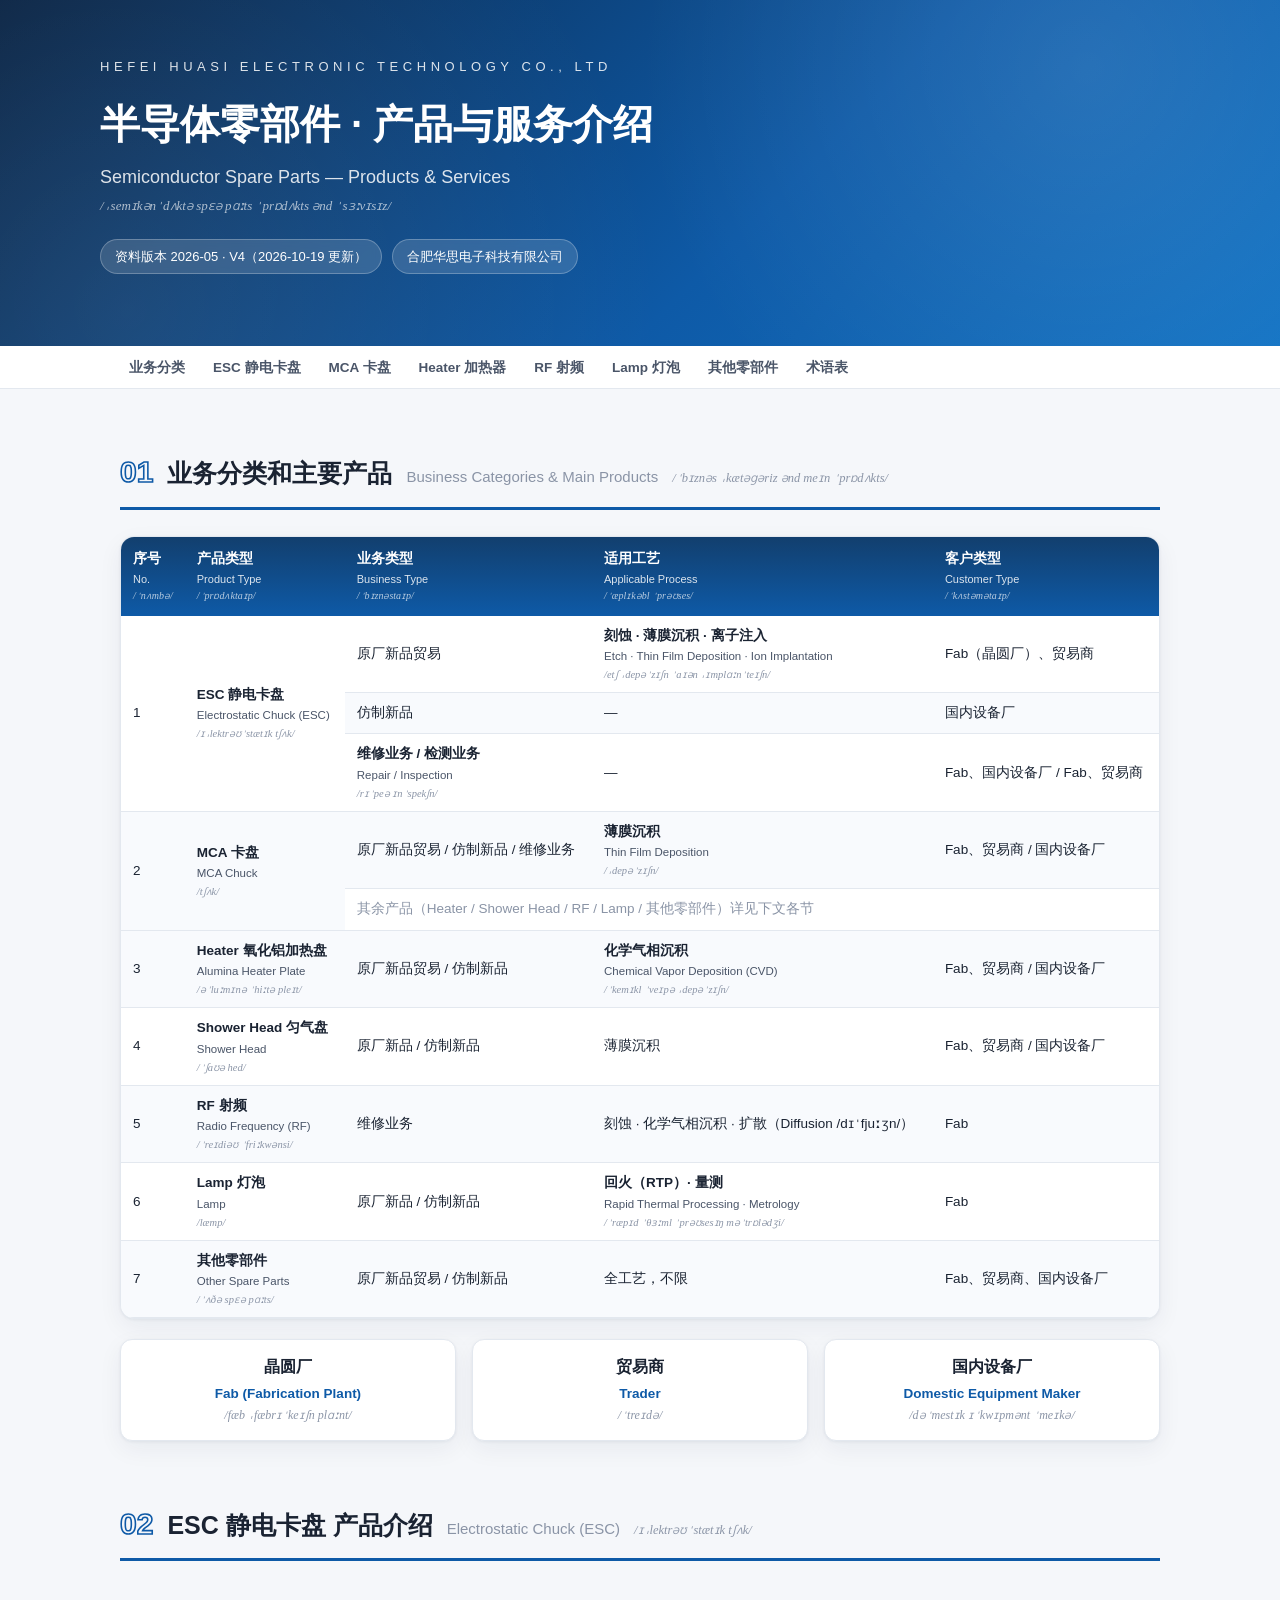
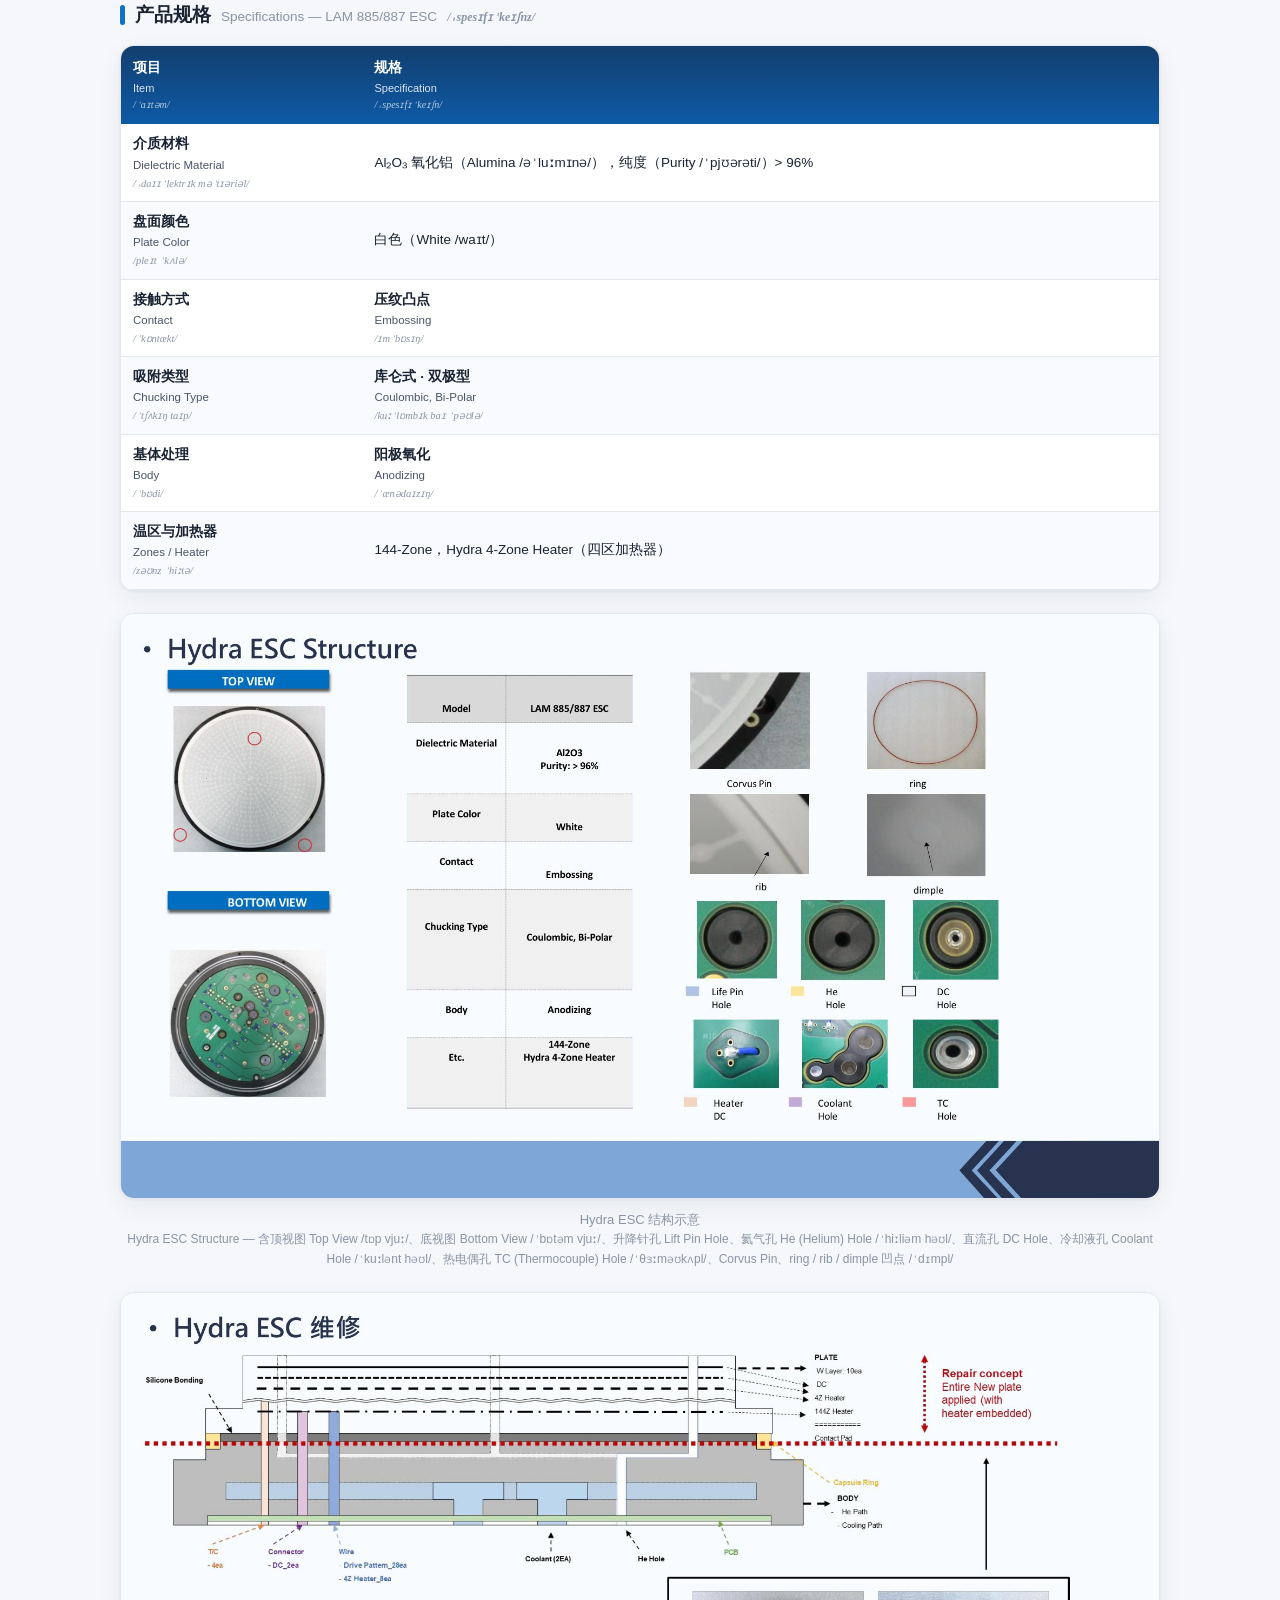
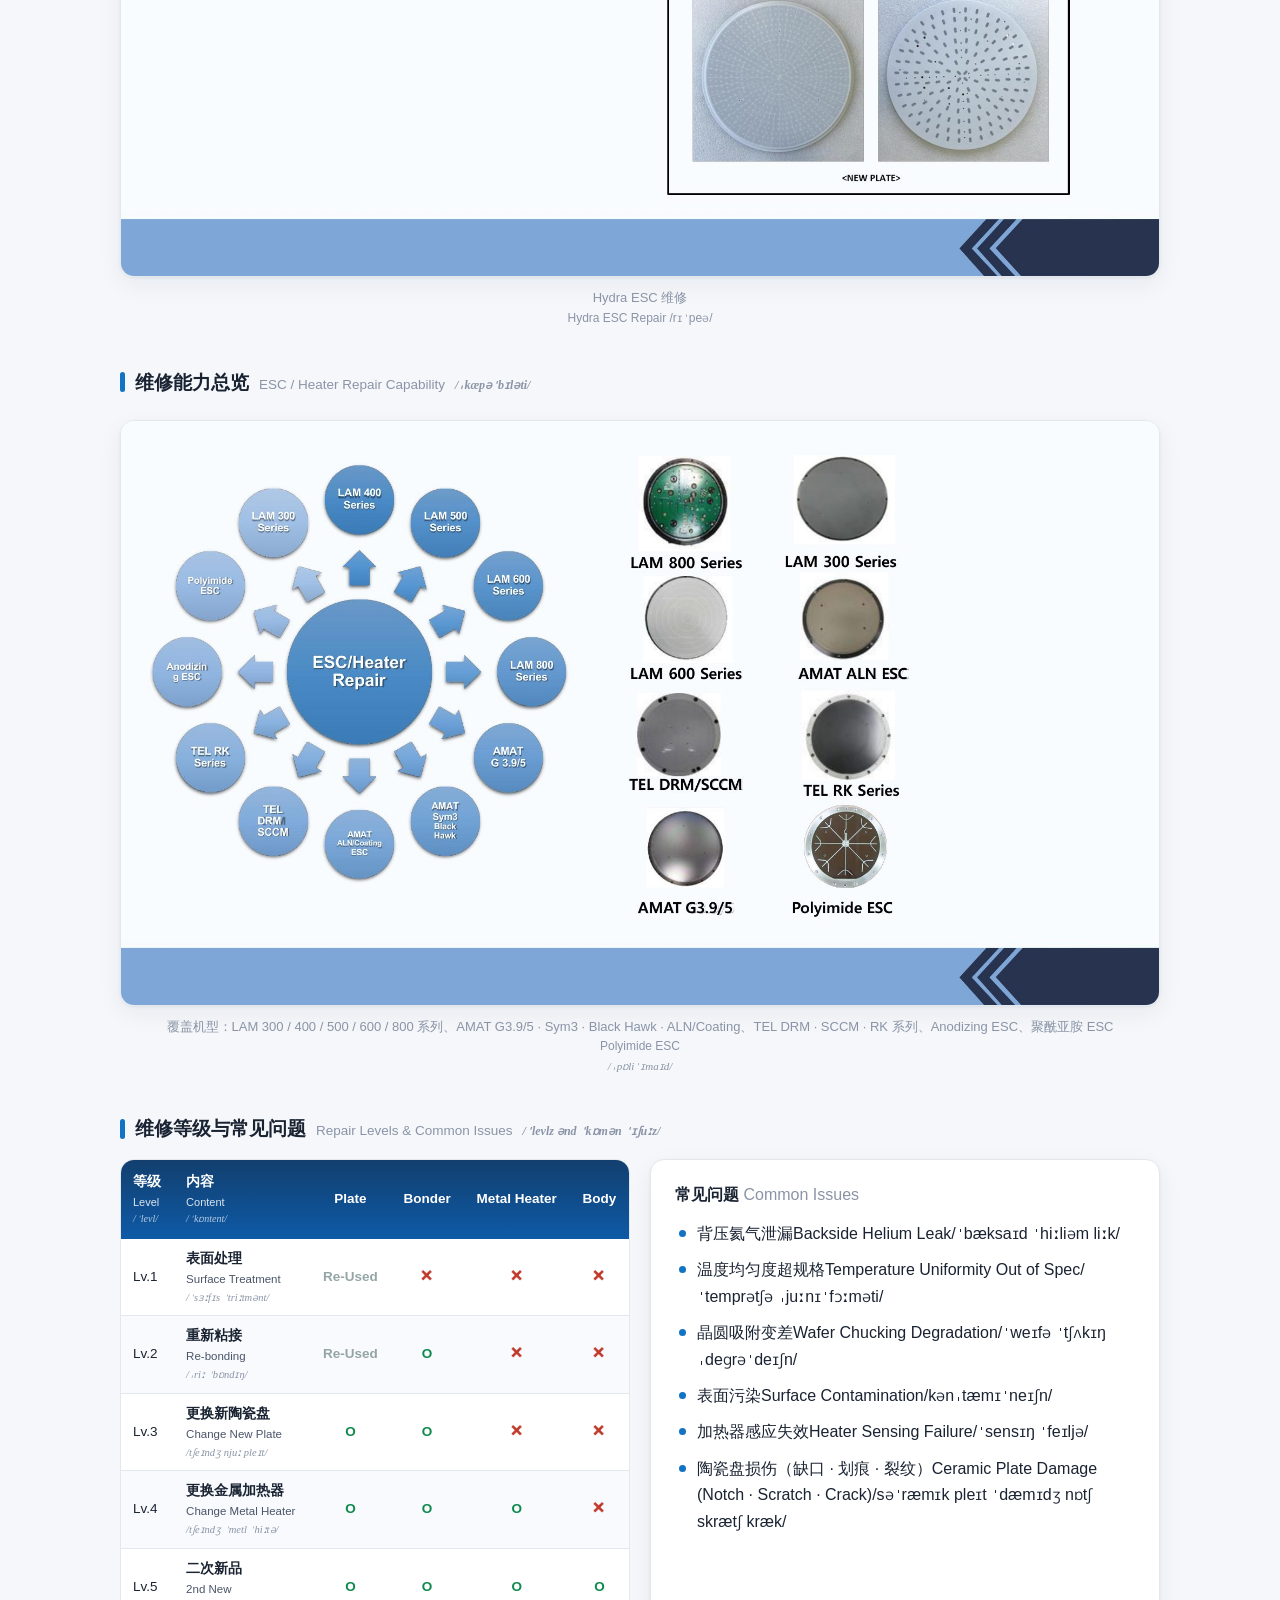
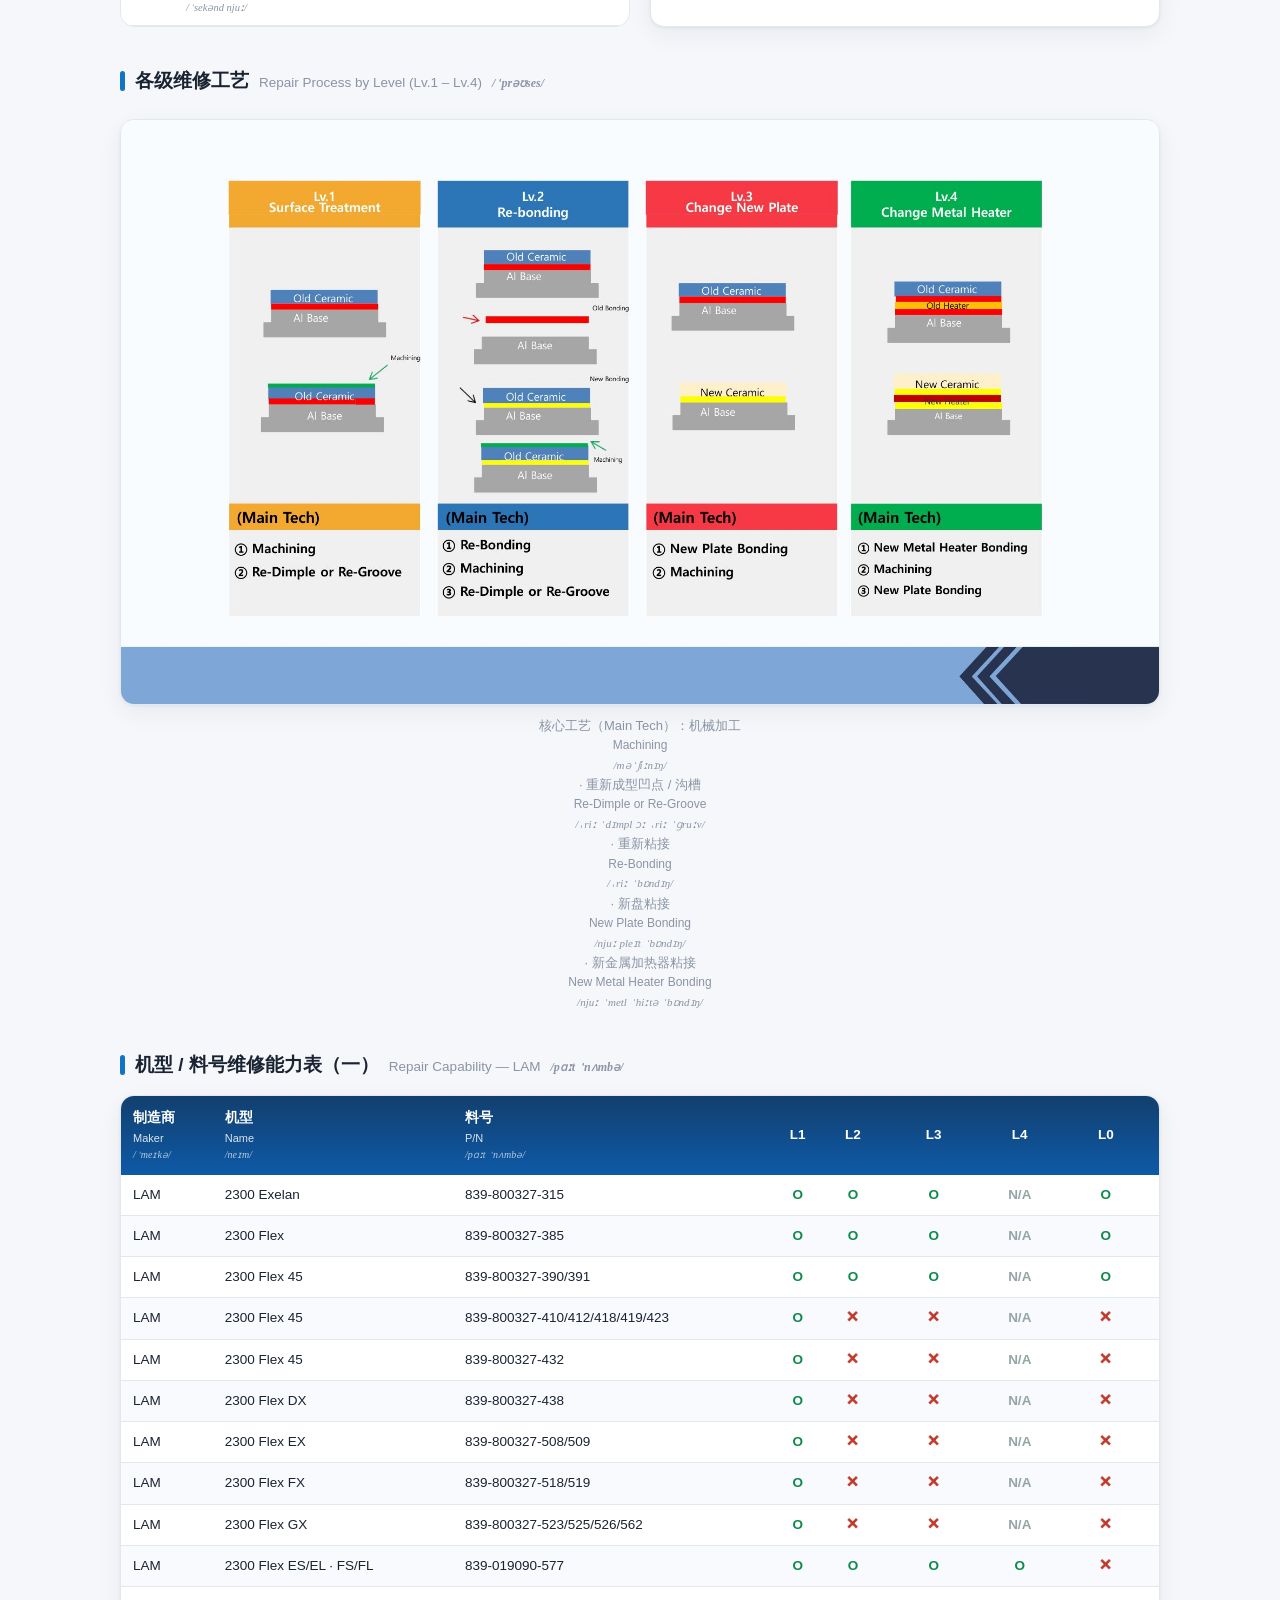
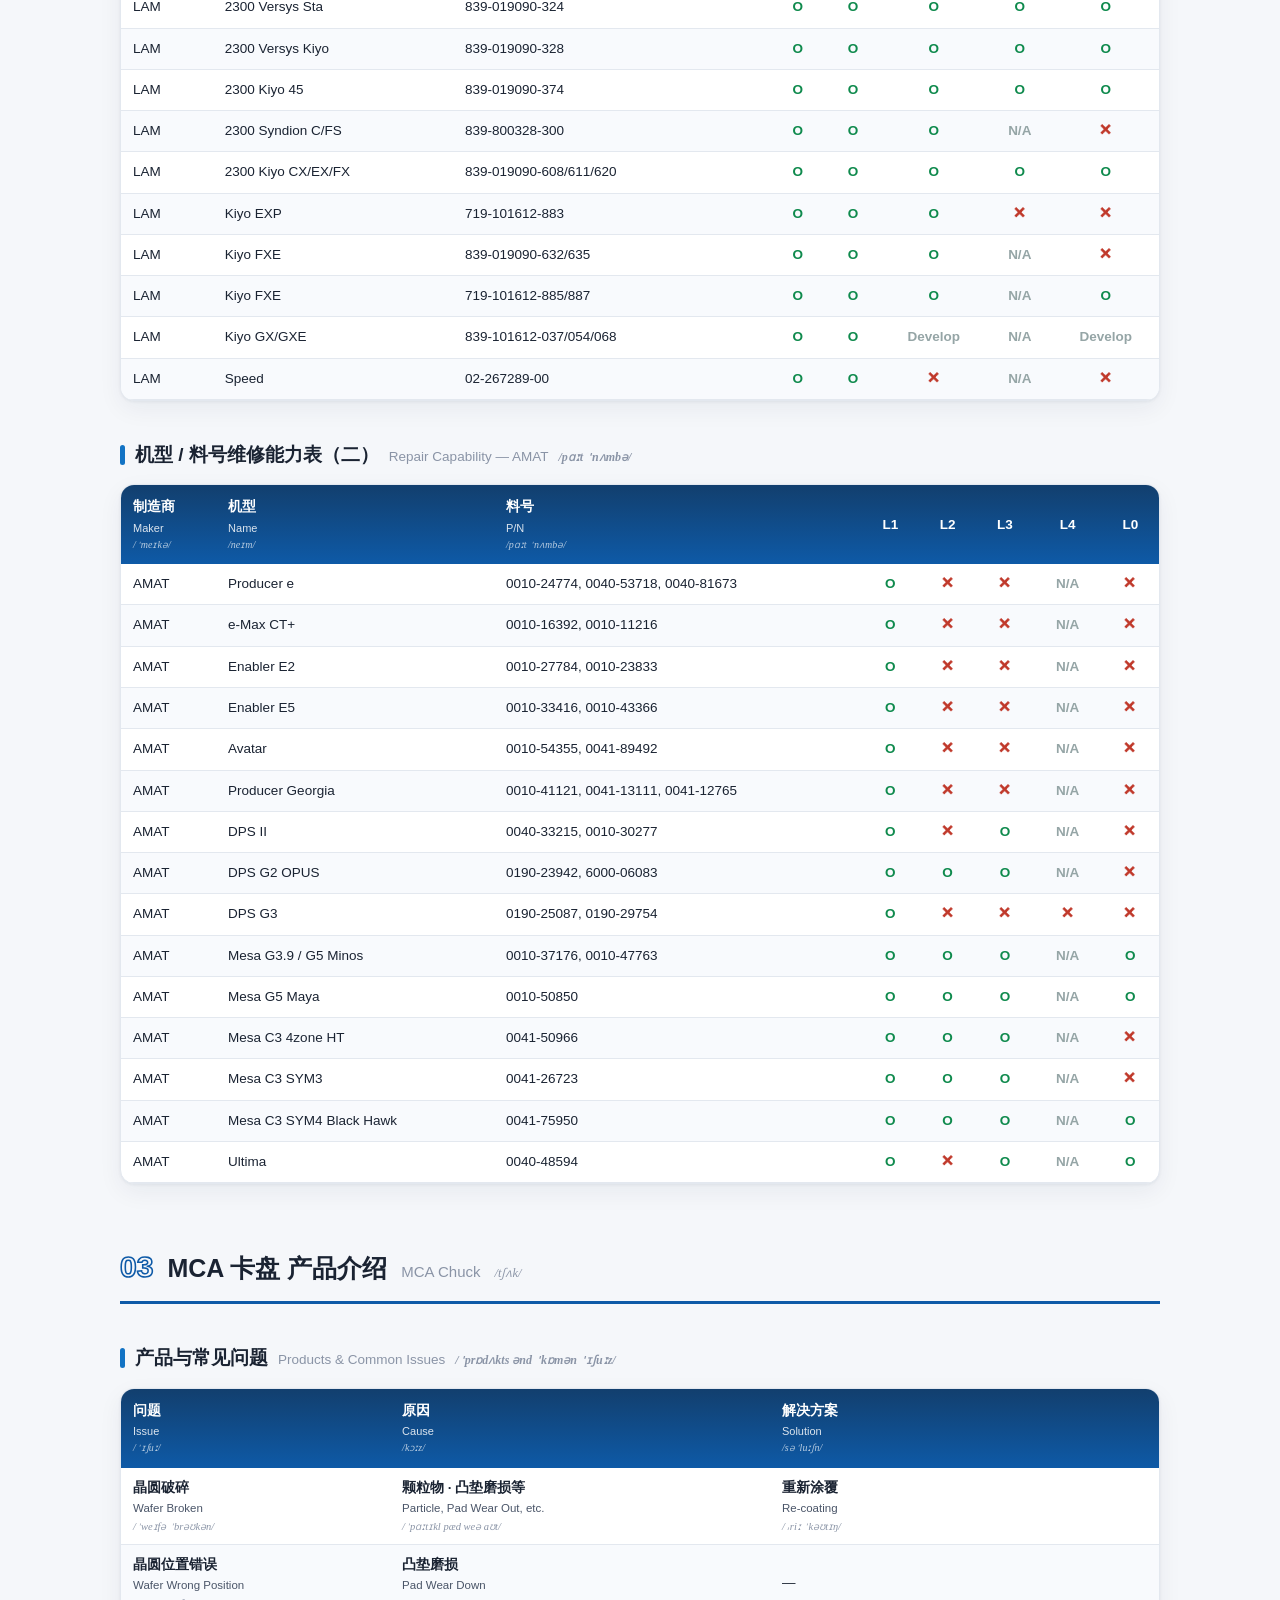
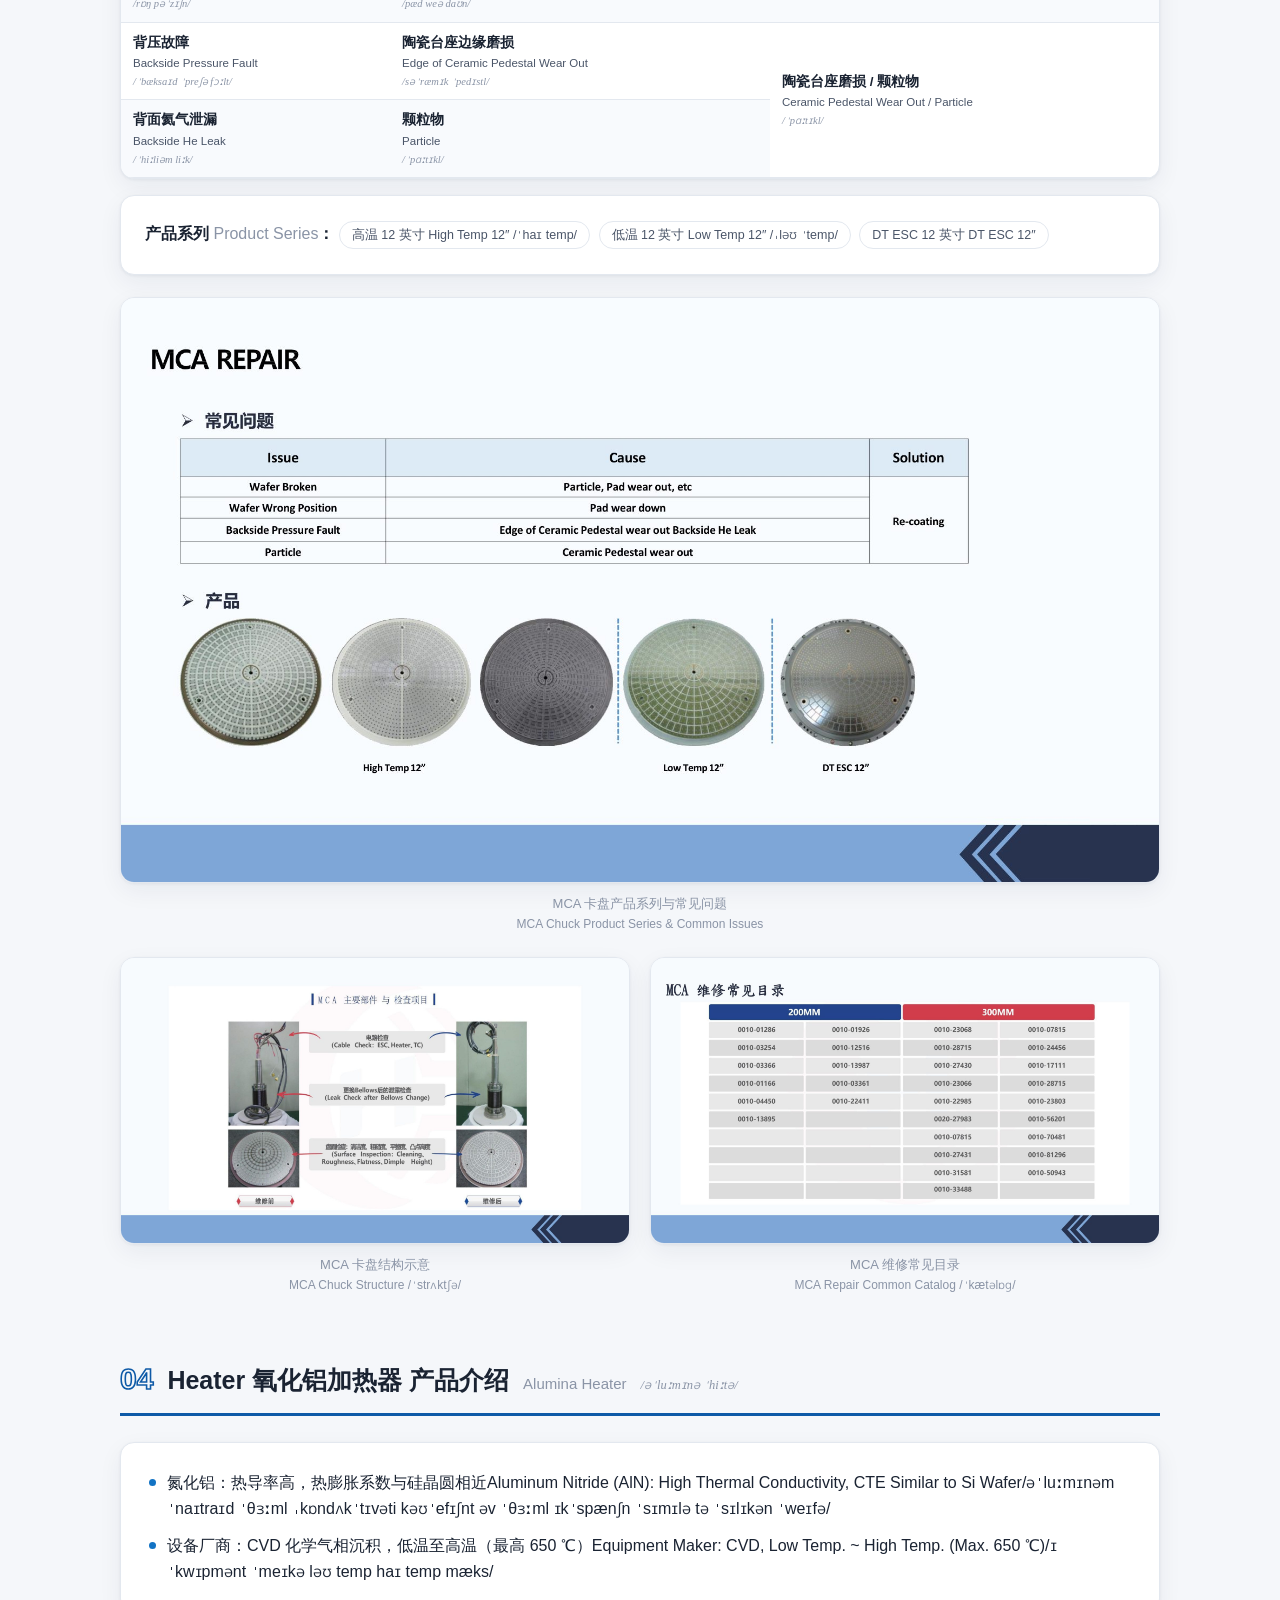
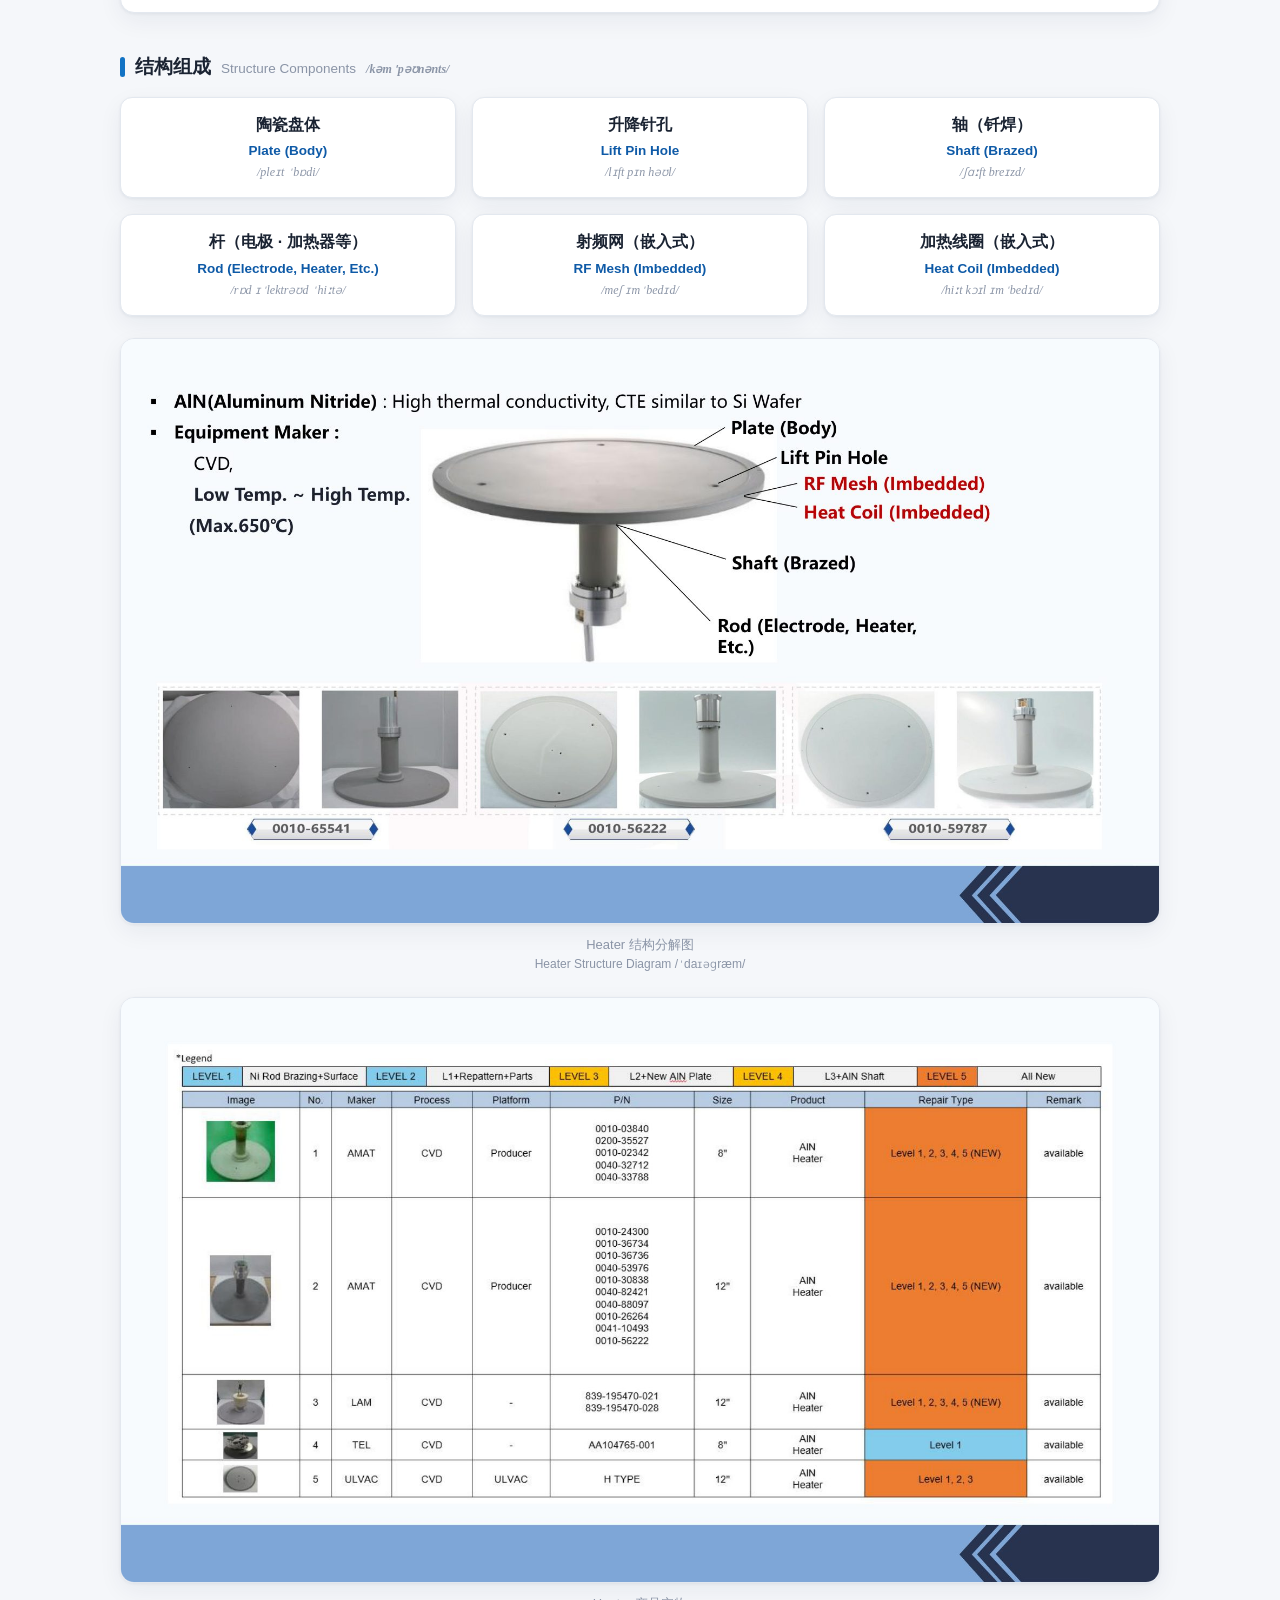
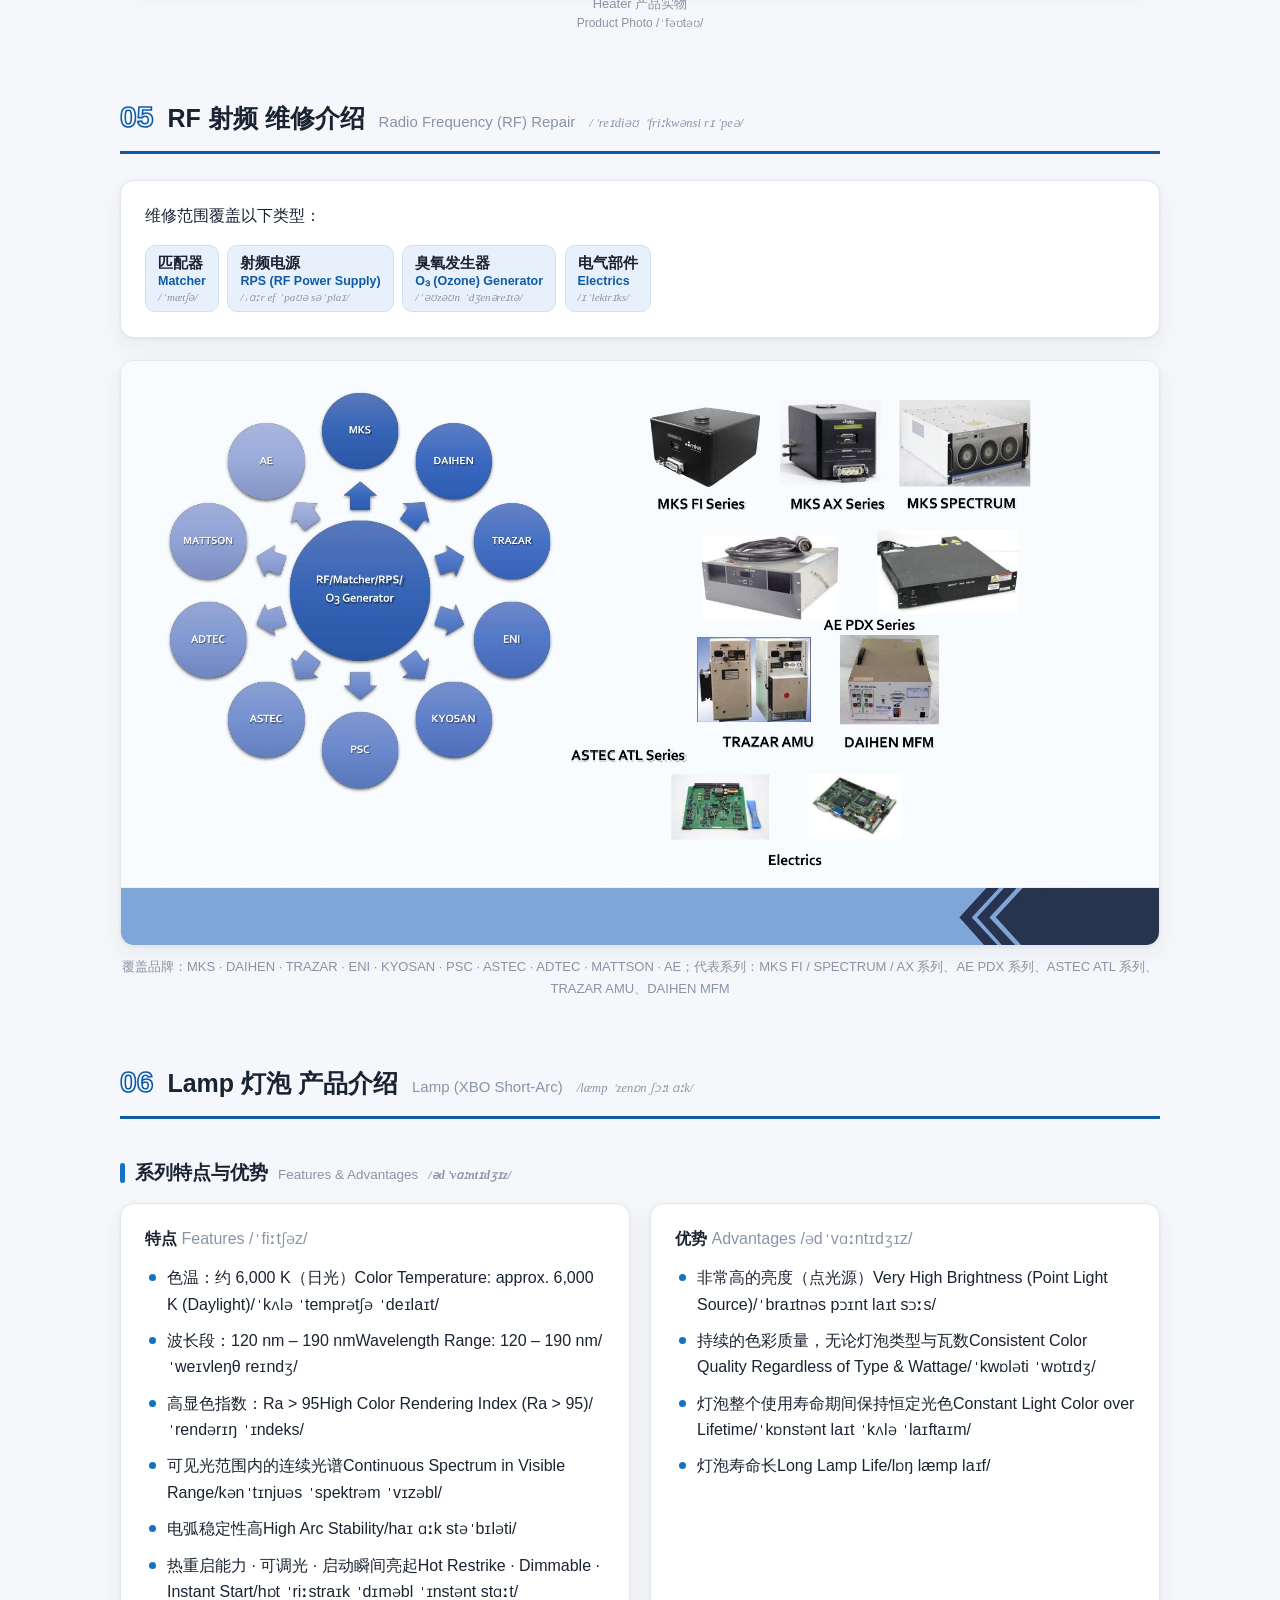
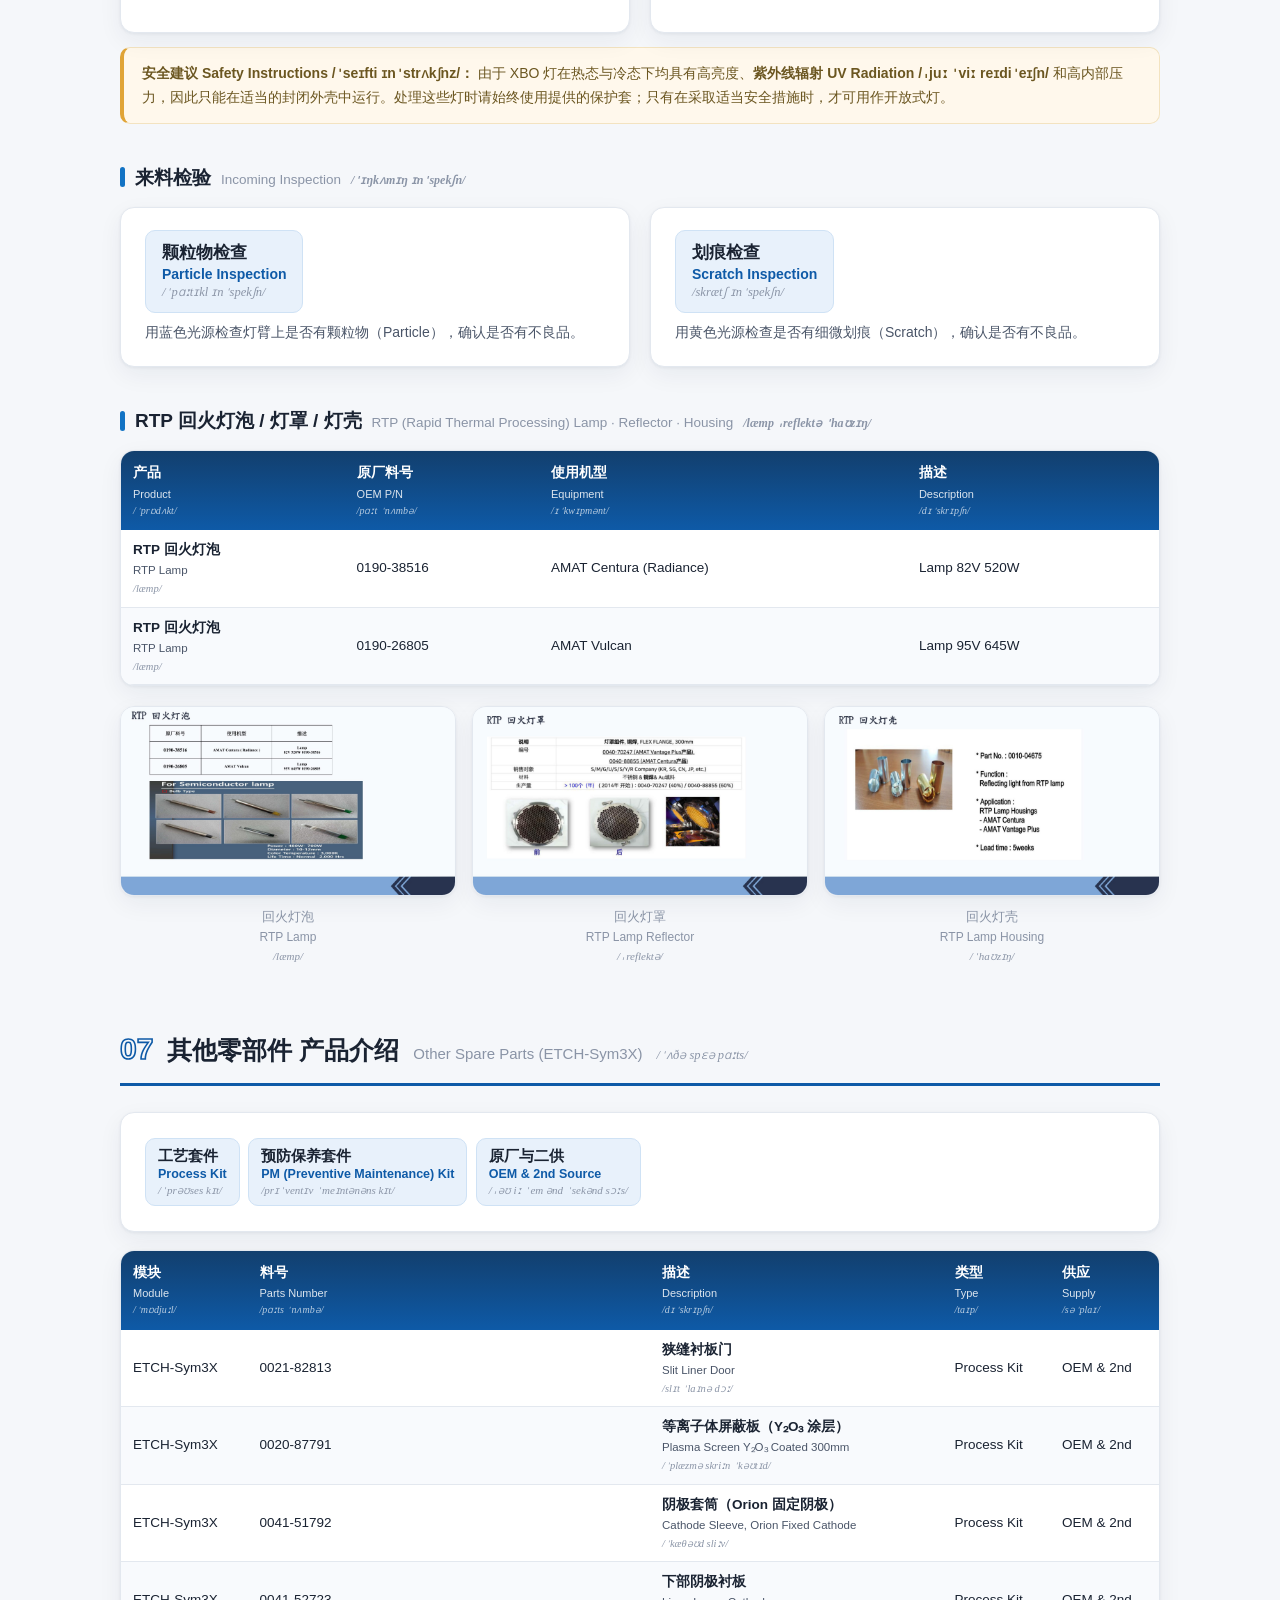
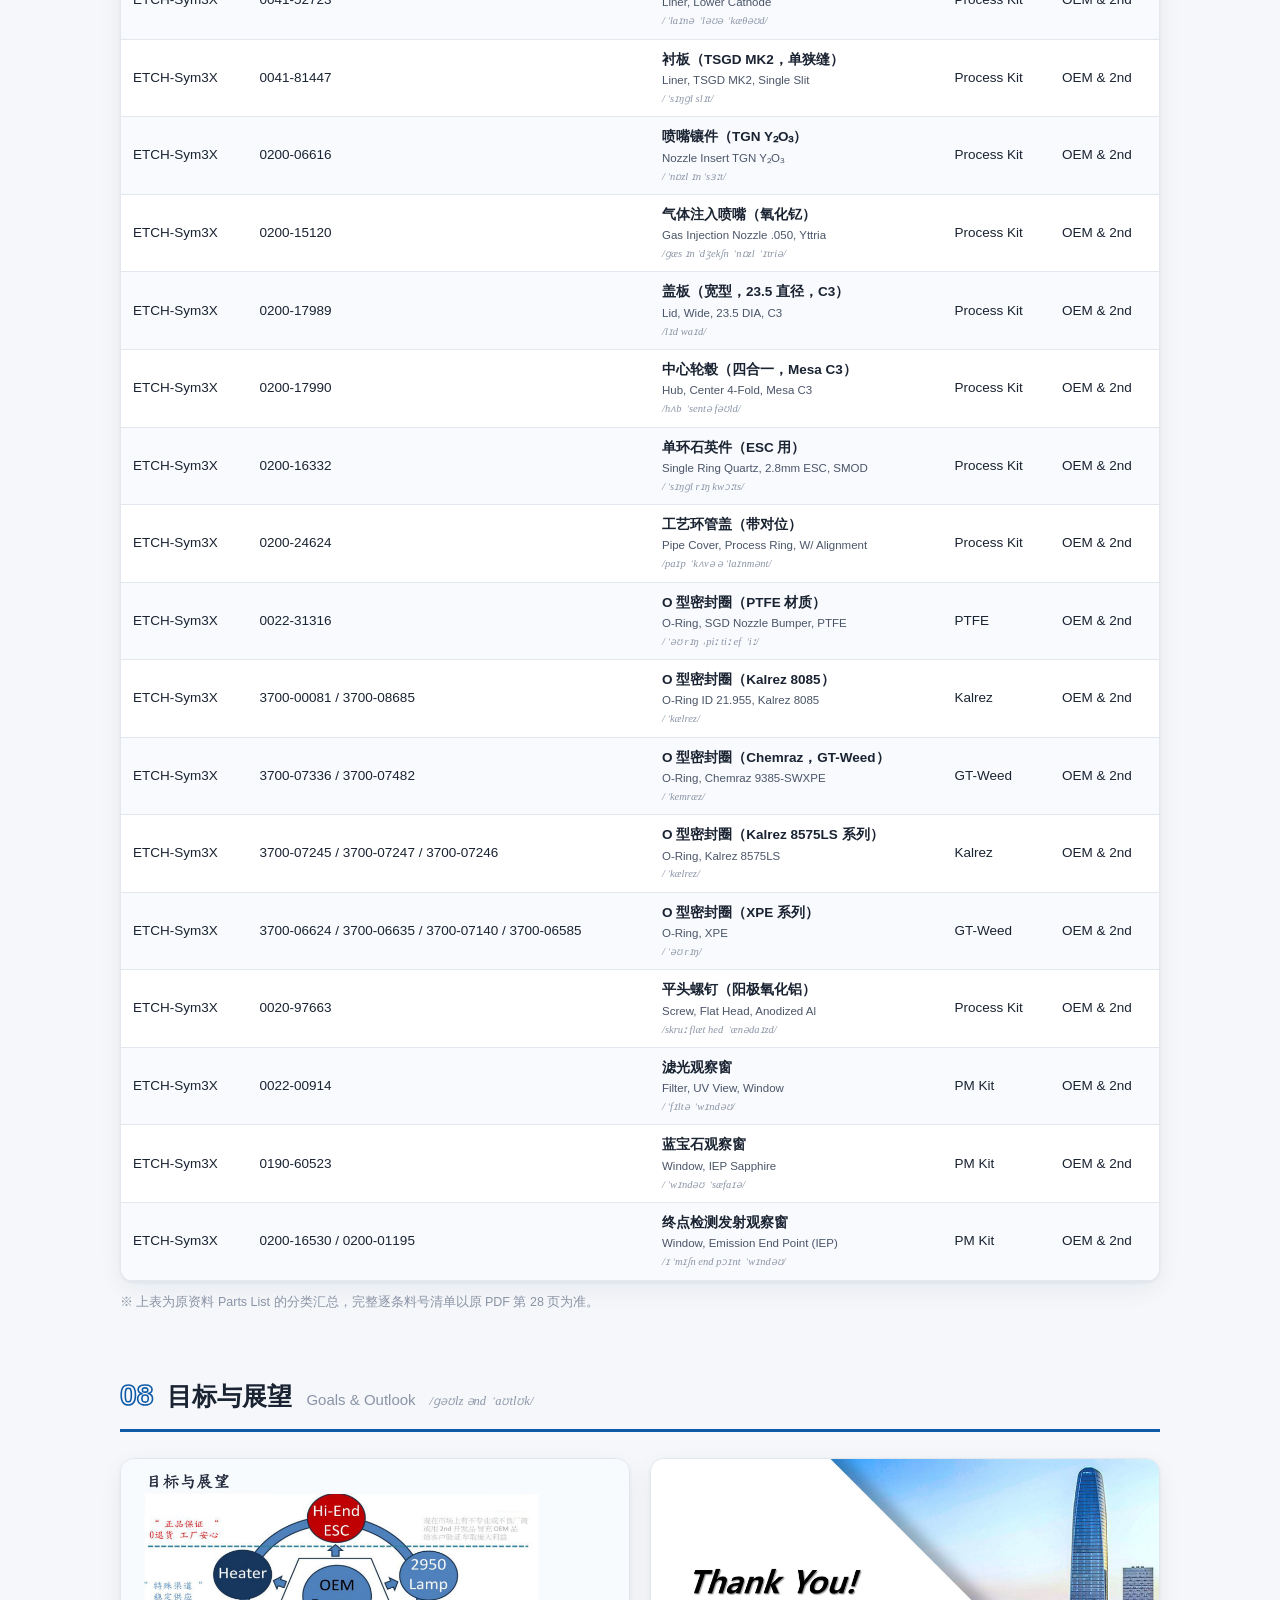
==== index.html @ 2d47edf9 "ESC 产品介绍双语页面（中英双语 + IPA 音标）" ====
<!DOCTYPE html>
<html lang="zh-CN">
<head>
<meta charset="UTF-8">
<meta name="viewport" content="width=device-width, initial-scale=1.0">
<title>合肥华思电子 · 半导体零部件产品介绍 | ESC / MCA / Heater / RF / Lamp</title>
<style>
  :root{
    --ink:#1a2332;
    --ink-2:#4a5568;
    --muted:#8a94a6;
    --accent:#0e5aa7;
    --accent-2:#1273c4;
    --accent-soft:#e8f1fb;
    --bg:#f5f7fa;
    --card:#ffffff;
    --line:#e3e8ef;
    --ok:#0f8a4d;
    --no:#c0392b;
    --na:#95a5a6;
    --radius:14px;
    --shadow:0 1px 3px rgba(16,35,61,.06),0 8px 24px rgba(16,35,61,.06);
  }
  *{margin:0;padding:0;box-sizing:border-box}
  html{scroll-behavior:smooth}
  body{
    font-family:"PingFang SC","Hiragino Sans GB","Microsoft YaHei","Helvetica Neue",Arial,sans-serif;
    background:var(--bg);color:var(--ink);line-height:1.65;
  }
  .hero{
    background:linear-gradient(135deg,#0b2545 0%,#0e5aa7 60%,#1273c4 100%);
    color:#fff;padding:56px 24px 72px;position:relative;overflow:hidden;
  }
  .hero::after{
    content:"";position:absolute;inset:0;
    background:
      radial-gradient(circle at 85% 20%,rgba(255,255,255,.10) 0,transparent 40%),
      radial-gradient(circle at 10% 90%,rgba(255,255,255,.07) 0,transparent 45%);
    pointer-events:none;
  }
  .hero-inner{max-width:1080px;margin:0 auto;position:relative;z-index:1}
  .hero .kicker{letter-spacing:.35em;font-size:13px;opacity:.85;text-transform:uppercase}
  .hero h1{font-size:clamp(26px,4vw,40px);font-weight:700;margin:14px 0 6px}
  .hero .sub-en{font-size:clamp(14px,2vw,18px);opacity:.85;font-weight:400}
  .hero .sub-ipa{font-size:13px;opacity:.65;font-family:Georgia,serif;font-style:italic;margin-top:2px}
  .hero .meta{margin-top:22px;display:flex;flex-wrap:wrap;gap:10px}
  .hero .meta span{
    background:rgba(255,255,255,.14);border:1px solid rgba(255,255,255,.25);
    padding:6px 14px;border-radius:999px;font-size:13px;backdrop-filter:blur(4px);
  }
  nav{
    position:sticky;top:0;z-index:50;background:rgba(255,255,255,.92);
    backdrop-filter:blur(10px);border-bottom:1px solid var(--line);
  }
  nav ul{max-width:1080px;margin:0 auto;display:flex;flex-wrap:wrap;gap:2px;list-style:none;padding:8px 16px}
  nav a{
    text-decoration:none;color:var(--ink-2);font-size:13.5px;font-weight:600;
    padding:7px 13px;border-radius:8px;transition:.15s;white-space:nowrap;
  }
  nav a:hover{background:var(--accent-soft);color:var(--accent)}
  main{max-width:1080px;margin:0 auto;padding:0 20px 90px}
  section{margin-top:64px;scroll-margin-top:70px}
  .sec-head{display:flex;align-items:baseline;gap:14px;border-bottom:3px solid var(--accent);padding-bottom:12px;margin-bottom:26px;flex-wrap:wrap}
  .sec-head .no{
    font-size:30px;font-weight:800;color:transparent;
    -webkit-text-stroke:1.6px var(--accent);line-height:1;
  }
  .sec-head h2{font-size:25px;color:var(--ink)}
  .sec-head .en{font-size:15px;color:var(--muted);font-weight:500}
  .sec-head .ipa{font-size:12.5px;color:var(--muted);font-family:Georgia,serif;font-style:italic}
  h3.block-title{font-size:19px;margin:38px 0 14px;display:flex;flex-wrap:wrap;align-items:baseline;gap:10px}
  h3.block-title::before{content:"";width:5px;height:20px;background:var(--accent-2);border-radius:3px;align-self:center}
  h3.block-title .en{font-size:13.5px;color:var(--muted);font-weight:500}
  h3.block-title .ipa{font-size:12px;color:var(--muted);font-family:Georgia,serif;font-style:italic}
  .card{background:var(--card);border:1px solid var(--line);border-radius:var(--radius);box-shadow:var(--shadow);padding:22px 24px}
  .grid-2{display:grid;grid-template-columns:1fr 1fr;gap:20px}
  .grid-3{display:grid;grid-template-columns:repeat(3,1fr);gap:16px}
  @media(max-width:820px){.grid-2,.grid-3{grid-template-columns:1fr}}
  /* 双语术语：中文在上 / 英文在下 / 音标再下 */
  .term{
    display:inline-flex;flex-direction:column;vertical-align:middle;
    background:var(--accent-soft);border:1px solid #cfe2f5;border-radius:10px;
    padding:6px 12px;margin:3px 4px 3px 0;transition:.15s;
  }
  .term:hover{border-color:var(--accent-2);box-shadow:0 3px 10px rgba(18,115,196,.15)}
  .term .zh{font-size:15px;font-weight:700;color:var(--ink);line-height:1.4}
  .term .en{font-size:12.5px;font-weight:600;color:var(--accent);line-height:1.4}
  .term .ipa{font-size:11px;color:var(--muted);font-family:Georgia,"Times New Roman",serif;font-style:italic;line-height:1.4}
  .term.lg{padding:10px 16px}
  .term.lg .zh{font-size:17px}
  .term.lg .en{font-size:14px}
  .term.lg .ipa{font-size:12.5px}
  .term-card{
    background:var(--card);border:1px solid var(--line);border-radius:12px;
    padding:14px 16px;box-shadow:var(--shadow);text-align:center;
  }
  .term-card .zh{font-size:16px;font-weight:700}
  .term-card .en{font-size:13.5px;font-weight:600;color:var(--accent);margin-top:2px}
  .term-card .ipa{font-size:12px;color:var(--muted);font-family:Georgia,serif;font-style:italic;margin-top:1px}
  .tbl-wrap{overflow-x:auto;border-radius:var(--radius);box-shadow:var(--shadow);border:1px solid var(--line);background:var(--card)}
  table{border-collapse:collapse;width:100%;font-size:13.5px;min-width:640px}
  thead th{
    background:linear-gradient(180deg,#123f6e,#0e5aa7);color:#fff;font-weight:600;
    padding:11px 12px;text-align:left;white-space:nowrap;
  }
  thead th .en{display:block;font-size:11px;font-weight:500;opacity:.85}
  thead th .ipa{display:block;font-size:10px;font-weight:400;opacity:.7;font-family:Georgia,serif;font-style:italic}
  tbody td{padding:9px 12px;border-bottom:1px solid var(--line);vertical-align:middle}
  tbody tr:nth-child(even){background:#f8fafd}
  tbody tr:hover{background:var(--accent-soft)}
  td .zh{display:block;font-weight:600}
  td .en{display:block;font-size:11.5px;color:var(--ink-2)}
  td .ipa{display:block;font-size:10.5px;color:var(--muted);font-family:Georgia,serif;font-style:italic}
  .mark{text-align:center;font-weight:800}
  .ok{color:var(--ok)} .no-x{color:var(--no)} .na{color:var(--na);font-weight:600}
  figure{margin:22px 0}
  figure img{width:100%;border-radius:var(--radius);border:1px solid var(--line);box-shadow:var(--shadow);display:block}
  figcaption{margin-top:10px;font-size:13px;color:var(--muted);text-align:center}
  figcaption .en{display:block;font-size:12px}
  figcaption .ipa{display:block;font-size:11px;font-family:Georgia,serif;font-style:italic}
  ul.dots{list-style:none}
  ul.dots li{padding:5px 0 5px 22px;position:relative}
  ul.dots li::before{content:"";position:absolute;left:4px;top:14px;width:7px;height:7px;border-radius:50%;background:var(--accent-2)}
  .tag{display:inline-block;background:#fff;border:1px solid var(--line);border-radius:999px;padding:3px 12px;font-size:12.5px;color:var(--ink-2);margin:3px 4px 3px 0}
  .callout{
    background:#fff8ec;border:1px solid #f3e3c0;border-left:4px solid #e0a437;
    border-radius:10px;padding:14px 18px;font-size:14px;color:#6b5620;margin-top:14px;
  }
  .footer-note{margin-top:80px;text-align:center;color:var(--muted);font-size:12.5px;border-top:1px solid var(--line);padding-top:24px}
</style>
</head>
<body>

<header class="hero">
  <div class="hero-inner">
    <div class="kicker">HEFEI HUASI ELECTRONIC TECHNOLOGY CO., LTD</div>
    <h1>半导体零部件 · 产品与服务介绍</h1>
    <div class="sub-en">Semiconductor Spare Parts — Products &amp; Services</div>
    <div class="sub-ipa">/ˌsemɪkənˈdʌktə spɛə pɑːts ˈprɒdʌkts ənd ˈsɜːvɪsɪz/</div>
    <div class="meta">
      <span>资料版本 2026-05 · V4（2026-10-19 更新）</span>
      <span>合肥华思电子科技有限公司</span>
    </div>
  </div>
</header>

<nav>
  <ul>
    <li><a href="#business">业务分类</a></li>
    <li><a href="#esc">ESC 静电卡盘</a></li>
    <li><a href="#mca">MCA 卡盘</a></li>
    <li><a href="#heater">Heater 加热器</a></li>
    <li><a href="#rf">RF 射频</a></li>
    <li><a href="#lamp">Lamp 灯泡</a></li>
    <li><a href="#others">其他零部件</a></li>
    <li><a href="#glossary">术语表</a></li>
  </ul>
</nav>

<main>

<!-- 01 业务分类 -->
<section id="business">
  <div class="sec-head">
    <span class="no">01</span>
    <h2>业务分类和主要产品</h2>
    <span class="en">Business Categories &amp; Main Products</span>
    <span class="ipa">/ˈbɪznəs ˌkætəɡəriz ənd meɪn ˈprɒdʌkts/</span>
  </div>

  <div class="tbl-wrap">
    <table>
      <thead>
        <tr>
          <th style="width:56px">序号<span class="en">No.</span><span class="ipa">/ˈnʌmbə/</span></th>
          <th>产品类型<span class="en">Product Type</span><span class="ipa">/ˈprɒdʌktaɪp/</span></th>
          <th>业务类型<span class="en">Business Type</span><span class="ipa">/ˈbɪznəstaɪp/</span></th>
          <th>适用工艺<span class="en">Applicable Process</span><span class="ipa">/ˈæplɪkəbl ˈprəʊses/</span></th>
          <th>客户类型<span class="en">Customer Type</span><span class="ipa">/ˈkʌstəmətaɪp/</span></th>
        </tr>
      </thead>
      <tbody>
        <tr>
          <td rowspan="3">1</td>
          <td rowspan="3"><span class="zh">ESC 静电卡盘</span><span class="en">Electrostatic Chuck (ESC)</span><span class="ipa">/ɪˌlektrəʊˈstætɪk tʃʌk/</span></td>
          <td>原厂新品贸易</td>
          <td><span class="zh">刻蚀 · 薄膜沉积 · 离子注入</span><span class="en">Etch · Thin Film Deposition · Ion Implantation</span><span class="ipa">/etʃ ˌdepəˈzɪʃn ˈaɪən ˌɪmplɑːnˈteɪʃn/</span></td>
          <td>Fab（晶圆厂）、贸易商</td>
        </tr>
        <tr><td>仿制新品</td><td>—</td><td>国内设备厂</td></tr>
        <tr><td><span class="zh">维修业务 / 检测业务</span><span class="en">Repair / Inspection</span><span class="ipa">/rɪˈpeə ɪnˈspekʃn/</span></td><td>—</td><td>Fab、国内设备厂 / Fab、贸易商</td></tr>
        <tr>
          <td rowspan="2">2</td>
          <td rowspan="2"><span class="zh">MCA 卡盘</span><span class="en">MCA Chuck</span><span class="ipa">/tʃʌk/</span></td>
          <td>原厂新品贸易 / 仿制新品 / 维修业务</td>
          <td><span class="zh">薄膜沉积</span><span class="en">Thin Film Deposition</span><span class="ipa">/ˌdepəˈzɪʃn/</span></td>
          <td>Fab、贸易商 / 国内设备厂</td>
        </tr>
        <tr><td colspan="3" style="color:var(--muted)">其余产品（Heater / Shower Head / RF / Lamp / 其他零部件）详见下文各节</td></tr>
        <tr>
          <td>3</td>
          <td><span class="zh">Heater 氧化铝加热盘</span><span class="en">Alumina Heater Plate</span><span class="ipa">/əˈluːmɪnə ˈhiːtə pleɪt/</span></td>
          <td>原厂新品贸易 / 仿制新品</td>
          <td><span class="zh">化学气相沉积</span><span class="en">Chemical Vapor Deposition (CVD)</span><span class="ipa">/ˈkemɪkl ˈveɪpə ˌdepəˈzɪʃn/</span></td>
          <td>Fab、贸易商 / 国内设备厂</td>
        </tr>
        <tr>
          <td>4</td>
          <td><span class="zh">Shower Head 匀气盘</span><span class="en">Shower Head</span><span class="ipa">/ˈʃaʊə hed/</span></td>
          <td>原厂新品 / 仿制新品</td>
          <td>薄膜沉积</td>
          <td>Fab、贸易商 / 国内设备厂</td>
        </tr>
        <tr>
          <td>5</td>
          <td><span class="zh">RF 射频</span><span class="en">Radio Frequency (RF)</span><span class="ipa">/ˈreɪdiəʊ ˈfriːkwənsi/</span></td>
          <td>维修业务</td>
          <td>刻蚀 · 化学气相沉积 · 扩散（Diffusion /dɪˈfjuːʒn/）</td>
          <td>Fab</td>
        </tr>
        <tr>
          <td>6</td>
          <td><span class="zh">Lamp 灯泡</span><span class="en">Lamp</span><span class="ipa">/læmp/</span></td>
          <td>原厂新品 / 仿制新品</td>
          <td><span class="zh">回火（RTP）· 量测</span><span class="en">Rapid Thermal Processing · Metrology</span><span class="ipa">/ˈræpɪd ˈθɜːml ˈprəʊsesɪŋ məˈtrɒlədʒi/</span></td>
          <td>Fab</td>
        </tr>
        <tr>
          <td>7</td>
          <td><span class="zh">其他零部件</span><span class="en">Other Spare Parts</span><span class="ipa">/ˈʌðə spɛə pɑːts/</span></td>
          <td>原厂新品贸易 / 仿制新品</td>
          <td>全工艺，不限</td>
          <td>Fab、贸易商、国内设备厂</td>
        </tr>
      </tbody>
    </table>
  </div>

  <div class="grid-3" style="margin-top:20px">
    <div class="term-card"><div class="zh">晶圆厂</div><div class="en">Fab (Fabrication Plant)</div><div class="ipa">/fæb ˌfæbrɪˈkeɪʃn plɑːnt/</div></div>
    <div class="term-card"><div class="zh">贸易商</div><div class="en">Trader</div><div class="ipa">/ˈtreɪdə/</div></div>
    <div class="term-card"><div class="zh">国内设备厂</div><div class="en">Domestic Equipment Maker</div><div class="ipa">/dəˈmestɪk ɪˈkwɪpmənt ˈmeɪkə/</div></div>
  </div>
</section>

<!-- 02 ESC -->
<section id="esc">
  <div class="sec-head">
    <span class="no">02</span>
    <h2>ESC 静电卡盘 产品介绍</h2>
    <span class="en">Electrostatic Chuck (ESC)</span>
    <span class="ipa">/ɪˌlektrəʊˈstætɪk tʃʌk/</span>
  </div>

  <h3 class="block-title">产品规格 <span class="en">Specifications — LAM 885/887 ESC</span><span class="ipa">/ˌspesɪfɪˈkeɪʃnz/</span></h3>
  <div class="tbl-wrap">
    <table style="min-width:520px">
      <thead>
        <tr><th>项目<span class="en">Item</span><span class="ipa">/ˈaɪtəm/</span></th><th>规格<span class="en">Specification</span><span class="ipa">/ˌspesɪfɪˈkeɪʃn/</span></th></tr>
      </thead>
      <tbody>
        <tr><td><span class="zh">介质材料</span><span class="en">Dielectric Material</span><span class="ipa">/ˌdaɪɪˈlektrɪk məˈtɪəriəl/</span></td><td>Al₂O₃ 氧化铝（Alumina /əˈluːmɪnə/），纯度（Purity /ˈpjʊərəti/）&gt; 96%</td></tr>
        <tr><td><span class="zh">盘面颜色</span><span class="en">Plate Color</span><span class="ipa">/pleɪt ˈkʌlə/</span></td><td>白色（White /waɪt/）</td></tr>
        <tr><td><span class="zh">接触方式</span><span class="en">Contact</span><span class="ipa">/ˈkɒntækt/</span></td><td><span class="zh">压纹凸点</span><span class="en">Embossing</span><span class="ipa">/ɪmˈbɒsɪŋ/</span></td></tr>
        <tr><td><span class="zh">吸附类型</span><span class="en">Chucking Type</span><span class="ipa">/ˈtʃʌkɪŋ taɪp/</span></td><td><span class="zh">库仑式 · 双极型</span><span class="en">Coulombic, Bi-Polar</span><span class="ipa">/kuːˈlɒmbɪk baɪ ˈpəʊlə/</span></td></tr>
        <tr><td><span class="zh">基体处理</span><span class="en">Body</span><span class="ipa">/ˈbɒdi/</span></td><td><span class="zh">阳极氧化</span><span class="en">Anodizing</span><span class="ipa">/ˈænədaɪzɪŋ/</span></td></tr>
        <tr><td><span class="zh">温区与加热器</span><span class="en">Zones / Heater</span><span class="ipa">/zəʊnz ˈhiːtə/</span></td><td>144-Zone，Hydra 4-Zone Heater（四区加热器）</td></tr>
      </tbody>
    </table>
  </div>

  <figure>
    <img src="assets/page-04.jpg" alt="Hydra ESC 结构示意（Top View / Bottom View）">
    <figcaption>Hydra ESC 结构示意<span class="en">Hydra ESC Structure — 含顶视图 Top View /tɒp vjuː/、底视图 Bottom View /ˈbɒtəm vjuː/、升降针孔 Lift Pin Hole、氦气孔 He (Helium) Hole /ˈhiːliəm həʊl/、直流孔 DC Hole、冷却液孔 Coolant Hole /ˈkuːlənt həʊl/、热电偶孔 TC (Thermocouple) Hole /ˈθɜːməʊkʌpl/、Corvus Pin、ring / rib / dimple 凹点 /ˈdɪmpl/</span></figcaption>
  </figure>

  <figure>
    <img src="assets/page-05.jpg" alt="Hydra ESC 维修">
    <figcaption>Hydra ESC 维修<span class="en">Hydra ESC Repair /rɪˈpeə/</span></figcaption>
  </figure>

  <h3 class="block-title">维修能力总览 <span class="en">ESC / Heater Repair Capability</span><span class="ipa">/ˌkæpəˈbɪləti/</span></h3>
  <figure>
    <img src="assets/page-06.jpg" alt="ESC/Heater 维修机型覆盖图">
    <figcaption>覆盖机型：LAM 300 / 400 / 500 / 600 / 800 系列、AMAT G3.9/5 · Sym3 · Black Hawk · ALN/Coating、TEL DRM · SCCM · RK 系列、Anodizing ESC、<span class="zh">聚酰亚胺 ESC</span><span class="en">Polyimide ESC</span><span class="ipa">/ˌpɒliˈɪmaɪd/</span></figcaption>
  </figure>

  <h3 class="block-title">维修等级与常见问题 <span class="en">Repair Levels &amp; Common Issues</span><span class="ipa">/ˈlevlz ənd ˈkɒmən ˈɪʃuːz/</span></h3>
  <div class="grid-2">
    <div class="tbl-wrap" style="box-shadow:none">
      <table style="min-width:auto">
        <thead>
          <tr>
            <th>等级<span class="en">Level</span><span class="ipa">/ˈlevl/</span></th>
            <th>内容<span class="en">Content</span><span class="ipa">/ˈkɒntent/</span></th>
            <th class="mark">Plate</th><th class="mark">Bonder</th><th class="mark">Metal Heater</th><th class="mark">Body</th>
          </tr>
        </thead>
        <tbody>
          <tr><td>Lv.1</td><td><span class="zh">表面处理</span><span class="en">Surface Treatment</span><span class="ipa">/ˈsɜːfɪs ˈtriːtmənt/</span></td><td class="mark na">Re-Used</td><td class="mark no-x">✕</td><td class="mark no-x">✕</td><td class="mark no-x">✕</td></tr>
          <tr><td>Lv.2</td><td><span class="zh">重新粘接</span><span class="en">Re-bonding</span><span class="ipa">/ˌriː ˈbɒndɪŋ/</span></td><td class="mark na">Re-Used</td><td class="mark ok">O</td><td class="mark no-x">✕</td><td class="mark no-x">✕</td></tr>
          <tr><td>Lv.3</td><td><span class="zh">更换新陶瓷盘</span><span class="en">Change New Plate</span><span class="ipa">/tʃeɪndʒ njuː pleɪt/</span></td><td class="mark ok">O</td><td class="mark ok">O</td><td class="mark no-x">✕</td><td class="mark no-x">✕</td></tr>
          <tr><td>Lv.4</td><td><span class="zh">更换金属加热器</span><span class="en">Change Metal Heater</span><span class="ipa">/tʃeɪndʒ ˈmetl ˈhiːtə/</span></td><td class="mark ok">O</td><td class="mark ok">O</td><td class="mark ok">O</td><td class="mark no-x">✕</td></tr>
          <tr><td>Lv.5</td><td><span class="zh">二次新品</span><span class="en">2nd New</span><span class="ipa">/ˈsekənd njuː/</span></td><td class="mark ok">O</td><td class="mark ok">O</td><td class="mark ok">O</td><td class="mark ok">O</td></tr>
        </tbody>
      </table>
    </div>
    <div class="card">
      <p style="font-weight:700;margin-bottom:8px">常见问题 <span style="font-weight:500;color:var(--muted)">Common Issues</span></p>
      <ul class="dots">
        <li><span class="zh">背压氦气泄漏</span><span class="en">Backside Helium Leak</span><span class="ipa">/ˈbæksaɪd ˈhiːliəm liːk/</span></li>
        <li><span class="zh">温度均匀度超规格</span><span class="en">Temperature Uniformity Out of Spec</span><span class="ipa">/ˈtemprətʃə ˌjuːnɪˈfɔːməti/</span></li>
        <li><span class="zh">晶圆吸附变差</span><span class="en">Wafer Chucking Degradation</span><span class="ipa">/ˈweɪfə ˈtʃʌkɪŋ ˌdeɡrəˈdeɪʃn/</span></li>
        <li><span class="zh">表面污染</span><span class="en">Surface Contamination</span><span class="ipa">/kənˌtæmɪˈneɪʃn/</span></li>
        <li><span class="zh">加热器感应失效</span><span class="en">Heater Sensing Failure</span><span class="ipa">/ˈsensɪŋ ˈfeɪljə/</span></li>
        <li><span class="zh">陶瓷盘损伤（缺口 · 划痕 · 裂纹）</span><span class="en">Ceramic Plate Damage (Notch · Scratch · Crack)</span><span class="ipa">/səˈræmɪk pleɪt ˈdæmɪdʒ nɒtʃ skrætʃ kræk/</span></li>
      </ul>
    </div>
  </div>

  <h3 class="block-title">各级维修工艺 <span class="en">Repair Process by Level (Lv.1 – Lv.4)</span><span class="ipa">/ˈprəʊses/</span></h3>
  <figure>
    <img src="assets/page-08.jpg" alt="Lv.1–Lv.4 维修流程示意">
    <figcaption>核心工艺（Main Tech）：<span class="zh">机械加工</span><span class="en">Machining</span><span class="ipa">/məˈʃiːnɪŋ/</span> · <span class="zh">重新成型凹点 / 沟槽</span><span class="en">Re-Dimple or Re-Groove</span><span class="ipa">/ˌriː ˈdɪmpl ɔː ˌriː ˈɡruːv/</span> · <span class="zh">重新粘接</span><span class="en">Re-Bonding</span><span class="ipa">/ˌriː ˈbɒndɪŋ/</span> · <span class="zh">新盘粘接</span><span class="en">New Plate Bonding</span><span class="ipa">/njuː pleɪt ˈbɒndɪŋ/</span> · <span class="zh">新金属加热器粘接</span><span class="en">New Metal Heater Bonding</span><span class="ipa">/njuː ˈmetl ˈhiːtə ˈbɒndɪŋ/</span></figcaption>
  </figure>

  <h3 class="block-title">机型 / 料号维修能力表（一）<span class="en">Repair Capability — LAM</span><span class="ipa">/pɑːt ˈnʌmbə/</span></h3>
  <div class="tbl-wrap">
    <table>
      <thead>
        <tr>
          <th>制造商<span class="en">Maker</span><span class="ipa">/ˈmeɪkə/</span></th>
          <th>机型<span class="en">Name</span><span class="ipa">/neɪm/</span></th>
          <th>料号<span class="en">P/N</span><span class="ipa">/pɑːt ˈnʌmbə/</span></th>
          <th class="mark">L1</th><th class="mark">L2</th><th class="mark">L3</th><th class="mark">L4</th><th class="mark">L0</th>
        </tr>
      </thead>
      <tbody>
        <tr><td>LAM</td><td>2300 Exelan</td><td>839-800327-315</td><td class="mark ok">O</td><td class="mark ok">O</td><td class="mark ok">O</td><td class="mark na">N/A</td><td class="mark ok">O</td></tr>
        <tr><td>LAM</td><td>2300 Flex</td><td>839-800327-385</td><td class="mark ok">O</td><td class="mark ok">O</td><td class="mark ok">O</td><td class="mark na">N/A</td><td class="mark ok">O</td></tr>
        <tr><td>LAM</td><td>2300 Flex 45</td><td>839-800327-390/391</td><td class="mark ok">O</td><td class="mark ok">O</td><td class="mark ok">O</td><td class="mark na">N/A</td><td class="mark ok">O</td></tr>
        <tr><td>LAM</td><td>2300 Flex 45</td><td>839-800327-410/412/418/419/423</td><td class="mark ok">O</td><td class="mark no-x">✕</td><td class="mark no-x">✕</td><td class="mark na">N/A</td><td class="mark no-x">✕</td></tr>
        <tr><td>LAM</td><td>2300 Flex 45</td><td>839-800327-432</td><td class="mark ok">O</td><td class="mark no-x">✕</td><td class="mark no-x">✕</td><td class="mark na">N/A</td><td class="mark no-x">✕</td></tr>
        <tr><td>LAM</td><td>2300 Flex DX</td><td>839-800327-438</td><td class="mark ok">O</td><td class="mark no-x">✕</td><td class="mark no-x">✕</td><td class="mark na">N/A</td><td class="mark no-x">✕</td></tr>
        <tr><td>LAM</td><td>2300 Flex EX</td><td>839-800327-508/509</td><td class="mark ok">O</td><td class="mark no-x">✕</td><td class="mark no-x">✕</td><td class="mark na">N/A</td><td class="mark no-x">✕</td></tr>
        <tr><td>LAM</td><td>2300 Flex FX</td><td>839-800327-518/519</td><td class="mark ok">O</td><td class="mark no-x">✕</td><td class="mark no-x">✕</td><td class="mark na">N/A</td><td class="mark no-x">✕</td></tr>
        <tr><td>LAM</td><td>2300 Flex GX</td><td>839-800327-523/525/526/562</td><td class="mark ok">O</td><td class="mark no-x">✕</td><td class="mark no-x">✕</td><td class="mark na">N/A</td><td class="mark no-x">✕</td></tr>
        <tr><td>LAM</td><td>2300 Flex ES/EL · FS/FL</td><td>839-019090-577</td><td class="mark ok">O</td><td class="mark ok">O</td><td class="mark ok">O</td><td class="mark ok">O</td><td class="mark no-x">✕</td></tr>
        <tr><td>LAM</td><td>2300 Versys Sta</td><td>839-019090-324</td><td class="mark ok">O</td><td class="mark ok">O</td><td class="mark ok">O</td><td class="mark ok">O</td><td class="mark ok">O</td></tr>
        <tr><td>LAM</td><td>2300 Versys Kiyo</td><td>839-019090-328</td><td class="mark ok">O</td><td class="mark ok">O</td><td class="mark ok">O</td><td class="mark ok">O</td><td class="mark ok">O</td></tr>
        <tr><td>LAM</td><td>2300 Kiyo 45</td><td>839-019090-374</td><td class="mark ok">O</td><td class="mark ok">O</td><td class="mark ok">O</td><td class="mark ok">O</td><td class="mark ok">O</td></tr>
        <tr><td>LAM</td><td>2300 Syndion C/FS</td><td>839-800328-300</td><td class="mark ok">O</td><td class="mark ok">O</td><td class="mark ok">O</td><td class="mark na">N/A</td><td class="mark no-x">✕</td></tr>
        <tr><td>LAM</td><td>2300 Kiyo CX/EX/FX</td><td>839-019090-608/611/620</td><td class="mark ok">O</td><td class="mark ok">O</td><td class="mark ok">O</td><td class="mark ok">O</td><td class="mark ok">O</td></tr>
        <tr><td>LAM</td><td>Kiyo EXP</td><td>719-101612-883</td><td class="mark ok">O</td><td class="mark ok">O</td><td class="mark ok">O</td><td class="mark no-x">✕</td><td class="mark no-x">✕</td></tr>
        <tr><td>LAM</td><td>Kiyo FXE</td><td>839-019090-632/635</td><td class="mark ok">O</td><td class="mark ok">O</td><td class="mark ok">O</td><td class="mark na">N/A</td><td class="mark no-x">✕</td></tr>
        <tr><td>LAM</td><td>Kiyo FXE</td><td>719-101612-885/887</td><td class="mark ok">O</td><td class="mark ok">O</td><td class="mark ok">O</td><td class="mark na">N/A</td><td class="mark ok">O</td></tr>
        <tr><td>LAM</td><td>Kiyo GX/GXE</td><td>839-101612-037/054/068</td><td class="mark ok">O</td><td class="mark ok">O</td><td class="mark na">Develop</td><td class="mark na">N/A</td><td class="mark na">Develop</td></tr>
        <tr><td>LAM</td><td>Speed</td><td>02-267289-00</td><td class="mark ok">O</td><td class="mark ok">O</td><td class="mark no-x">✕</td><td class="mark na">N/A</td><td class="mark no-x">✕</td></tr>
      </tbody>
    </table>
  </div>

  <h3 class="block-title">机型 / 料号维修能力表（二）<span class="en">Repair Capability — AMAT</span><span class="ipa">/pɑːt ˈnʌmbə/</span></h3>
  <div class="tbl-wrap">
    <table>
      <thead>
        <tr>
          <th>制造商<span class="en">Maker</span><span class="ipa">/ˈmeɪkə/</span></th>
          <th>机型<span class="en">Name</span><span class="ipa">/neɪm/</span></th>
          <th>料号<span class="en">P/N</span><span class="ipa">/pɑːt ˈnʌmbə/</span></th>
          <th class="mark">L1</th><th class="mark">L2</th><th class="mark">L3</th><th class="mark">L4</th><th class="mark">L0</th>
        </tr>
      </thead>
      <tbody>
        <tr><td>AMAT</td><td>Producer e</td><td>0010-24774, 0040-53718, 0040-81673</td><td class="mark ok">O</td><td class="mark no-x">✕</td><td class="mark no-x">✕</td><td class="mark na">N/A</td><td class="mark no-x">✕</td></tr>
        <tr><td>AMAT</td><td>e-Max CT+</td><td>0010-16392, 0010-11216</td><td class="mark ok">O</td><td class="mark no-x">✕</td><td class="mark no-x">✕</td><td class="mark na">N/A</td><td class="mark no-x">✕</td></tr>
        <tr><td>AMAT</td><td>Enabler E2</td><td>0010-27784, 0010-23833</td><td class="mark ok">O</td><td class="mark no-x">✕</td><td class="mark no-x">✕</td><td class="mark na">N/A</td><td class="mark no-x">✕</td></tr>
        <tr><td>AMAT</td><td>Enabler E5</td><td>0010-33416, 0010-43366</td><td class="mark ok">O</td><td class="mark no-x">✕</td><td class="mark no-x">✕</td><td class="mark na">N/A</td><td class="mark no-x">✕</td></tr>
        <tr><td>AMAT</td><td>Avatar</td><td>0010-54355, 0041-89492</td><td class="mark ok">O</td><td class="mark no-x">✕</td><td class="mark no-x">✕</td><td class="mark na">N/A</td><td class="mark no-x">✕</td></tr>
        <tr><td>AMAT</td><td>Producer Georgia</td><td>0010-41121, 0041-13111, 0041-12765</td><td class="mark ok">O</td><td class="mark no-x">✕</td><td class="mark no-x">✕</td><td class="mark na">N/A</td><td class="mark no-x">✕</td></tr>
        <tr><td>AMAT</td><td>DPS II</td><td>0040-33215, 0010-30277</td><td class="mark ok">O</td><td class="mark no-x">✕</td><td class="mark ok">O</td><td class="mark na">N/A</td><td class="mark no-x">✕</td></tr>
        <tr><td>AMAT</td><td>DPS G2 OPUS</td><td>0190-23942, 6000-06083</td><td class="mark ok">O</td><td class="mark ok">O</td><td class="mark ok">O</td><td class="mark na">N/A</td><td class="mark no-x">✕</td></tr>
        <tr><td>AMAT</td><td>DPS G3</td><td>0190-25087, 0190-29754</td><td class="mark ok">O</td><td class="mark no-x">✕</td><td class="mark no-x">✕</td><td class="mark no-x">✕</td><td class="mark no-x">✕</td></tr>
        <tr><td>AMAT</td><td>Mesa G3.9 / G5 Minos</td><td>0010-37176, 0010-47763</td><td class="mark ok">O</td><td class="mark ok">O</td><td class="mark ok">O</td><td class="mark na">N/A</td><td class="mark ok">O</td></tr>
        <tr><td>AMAT</td><td>Mesa G5 Maya</td><td>0010-50850</td><td class="mark ok">O</td><td class="mark ok">O</td><td class="mark ok">O</td><td class="mark na">N/A</td><td class="mark ok">O</td></tr>
        <tr><td>AMAT</td><td>Mesa C3 4zone HT</td><td>0041-50966</td><td class="mark ok">O</td><td class="mark ok">O</td><td class="mark ok">O</td><td class="mark na">N/A</td><td class="mark no-x">✕</td></tr>
        <tr><td>AMAT</td><td>Mesa C3 SYM3</td><td>0041-26723</td><td class="mark ok">O</td><td class="mark ok">O</td><td class="mark ok">O</td><td class="mark na">N/A</td><td class="mark no-x">✕</td></tr>
        <tr><td>AMAT</td><td>Mesa C3 SYM4 Black Hawk</td><td>0041-75950</td><td class="mark ok">O</td><td class="mark ok">O</td><td class="mark ok">O</td><td class="mark na">N/A</td><td class="mark ok">O</td></tr>
        <tr><td>AMAT</td><td>Ultima</td><td>0040-48594</td><td class="mark ok">O</td><td class="mark no-x">✕</td><td class="mark ok">O</td><td class="mark na">N/A</td><td class="mark ok">O</td></tr>
      </tbody>
    </table>
  </div>
</section>

<!-- 03 MCA -->
<section id="mca">
  <div class="sec-head">
    <span class="no">03</span>
    <h2>MCA 卡盘 产品介绍</h2>
    <span class="en">MCA Chuck</span>
    <span class="ipa">/tʃʌk/</span>
  </div>

  <h3 class="block-title">产品与常见问题 <span class="en">Products &amp; Common Issues</span><span class="ipa">/ˈprɒdʌkts ənd ˈkɒmən ˈɪʃuːz/</span></h3>
  <div class="tbl-wrap">
    <table style="min-width:560px">
      <thead>
        <tr>
          <th>问题<span class="en">Issue</span><span class="ipa">/ˈɪʃuː/</span></th>
          <th>原因<span class="en">Cause</span><span class="ipa">/kɔːz/</span></th>
          <th>解决方案<span class="en">Solution</span><span class="ipa">/səˈluːʃn/</span></th>
        </tr>
      </thead>
      <tbody>
        <tr>
          <td><span class="zh">晶圆破碎</span><span class="en">Wafer Broken</span><span class="ipa">/ˈweɪfə ˈbrəʊkən/</span></td>
          <td><span class="zh">颗粒物 · 凸垫磨损等</span><span class="en">Particle, Pad Wear Out, etc.</span><span class="ipa">/ˈpɑːtɪkl pæd weə aʊt/</span></td>
          <td><span class="zh">重新涂覆</span><span class="en">Re-coating</span><span class="ipa">/ˌriː ˈkəʊtɪŋ/</span></td>
        </tr>
        <tr>
          <td><span class="zh">晶圆位置错误</span><span class="en">Wafer Wrong Position</span><span class="ipa">/rɒŋ pəˈzɪʃn/</span></td>
          <td><span class="zh">凸垫磨损</span><span class="en">Pad Wear Down</span><span class="ipa">/pæd weə daʊn/</span></td>
          <td>—</td>
        </tr>
        <tr>
          <td><span class="zh">背压故障</span><span class="en">Backside Pressure Fault</span><span class="ipa">/ˈbæksaɪd ˈpreʃə fɔːlt/</span></td>
          <td><span class="zh">陶瓷台座边缘磨损</span><span class="en">Edge of Ceramic Pedestal Wear Out</span><span class="ipa">/səˈræmɪk ˈpedɪstl/</span></td>
          <td rowspan="2"><span class="zh">陶瓷台座磨损 / 颗粒物</span><span class="en">Ceramic Pedestal Wear Out / Particle</span><span class="ipa">/ˈpɑːtɪkl/</span></td>
        </tr>
        <tr>
          <td><span class="zh">背面氦气泄漏</span><span class="en">Backside He Leak</span><span class="ipa">/ˈhiːliəm liːk/</span></td>
          <td><span class="zh">颗粒物</span><span class="en">Particle</span><span class="ipa">/ˈpɑːtɪkl/</span></td>
        </tr>
      </tbody>
    </table>
  </div>

  <div class="card" style="margin-top:16px">
    <strong>产品系列 <span style="font-weight:500;color:var(--muted)">Product Series</span>：</strong>
    <span class="tag">高温 12 英寸 High Temp 12″ /ˈhaɪ temp/</span>
    <span class="tag">低温 12 英寸 Low Temp 12″ /ˌləʊ ˈtemp/</span>
    <span class="tag">DT ESC 12 英寸 DT ESC 12″</span>
  </div>

  <figure>
    <img src="assets/page-12.jpg" alt="MCA 卡盘产品及常见问题示意">
    <figcaption>MCA 卡盘产品系列与常见问题<span class="en">MCA Chuck Product Series &amp; Common Issues</span></figcaption>
  </figure>

  <div class="grid-2">
    <figure style="margin:0"><img src="assets/page-13.jpg" alt="MCA 卡盘结构图"><figcaption>MCA 卡盘结构示意<span class="en">MCA Chuck Structure /ˈstrʌktʃə/</span></figcaption></figure>
    <figure style="margin:0"><img src="assets/page-14.jpg" alt="MCA 维修常见目录"><figcaption>MCA 维修常见目录<span class="en">MCA Repair Common Catalog /ˈkætəlɒɡ/</span></figcaption></figure>
  </div>
</section>

<!-- 04 Heater -->
<section id="heater">
  <div class="sec-head">
    <span class="no">04</span>
    <h2>Heater 氧化铝加热器 产品介绍</h2>
    <span class="en">Alumina Heater</span>
    <span class="ipa">/əˈluːmɪnə ˈhiːtə/</span>
  </div>

  <div class="card">
    <ul class="dots">
      <li><span class="zh">氮化铝：热导率高，热膨胀系数与硅晶圆相近</span><span class="en">Aluminum Nitride (AlN): High Thermal Conductivity, CTE Similar to Si Wafer</span><span class="ipa">/əˈluːmɪnəm ˈnaɪtraɪd ˈθɜːml ˌkɒndʌkˈtɪvəti kəʊˈefɪʃnt əv ˈθɜːml ɪkˈspænʃn ˈsɪmɪlə tə ˈsɪlɪkən ˈweɪfə/</span></li>
      <li><span class="zh">设备厂商：CVD 化学气相沉积，低温至高温（最高 650 ℃）</span><span class="en">Equipment Maker: CVD, Low Temp. ~ High Temp. (Max. 650 ℃)</span><span class="ipa">/ɪˈkwɪpmənt ˈmeɪkə ləʊ temp haɪ temp mæks/</span></li>
    </ul>
  </div>

  <h3 class="block-title">结构组成 <span class="en">Structure Components</span><span class="ipa">/kəmˈpəʊnənts/</span></h3>
  <div class="grid-3">
    <div class="term-card"><div class="zh">陶瓷盘体</div><div class="en">Plate (Body)</div><div class="ipa">/pleɪt ˈbɒdi/</div></div>
    <div class="term-card"><div class="zh">升降针孔</div><div class="en">Lift Pin Hole</div><div class="ipa">/lɪft pɪn həʊl/</div></div>
    <div class="term-card"><div class="zh">轴（钎焊）</div><div class="en">Shaft (Brazed)</div><div class="ipa">/ʃɑːft breɪzd/</div></div>
    <div class="term-card"><div class="zh">杆（电极 · 加热器等）</div><div class="en">Rod (Electrode, Heater, Etc.)</div><div class="ipa">/rɒd ɪˈlektrəʊd ˈhiːtə/</div></div>
    <div class="term-card"><div class="zh">射频网（嵌入式）</div><div class="en">RF Mesh (Imbedded)</div><div class="ipa">/meʃ ɪmˈbedɪd/</div></div>
    <div class="term-card"><div class="zh">加热线圈（嵌入式）</div><div class="en">Heat Coil (Imbedded)</div><div class="ipa">/hiːt kɔɪl ɪmˈbedɪd/</div></div>
  </div>

  <figure>
    <img src="assets/page-16.jpg" alt="Heater 结构分解图">
    <figcaption>Heater 结构分解图<span class="en">Heater Structure Diagram /ˈdaɪəɡræm/</span></figcaption>
  </figure>
  <figure>
    <img src="assets/page-17.jpg" alt="Heater 产品实物图">
    <figcaption>Heater 产品实物<span class="en">Product Photo /ˈfəʊtəʊ/</span></figcaption>
  </figure>
</section>

<!-- 05 RF -->
<section id="rf">
  <div class="sec-head">
    <span class="no">05</span>
    <h2>RF 射频 维修介绍</h2>
    <span class="en">Radio Frequency (RF) Repair</span>
    <span class="ipa">/ˈreɪdiəʊ ˈfriːkwənsi rɪˈpeə/</span>
  </div>

  <div class="card">
    <p style="margin-bottom:12px">维修范围覆盖以下类型：</p>
    <span class="term"><span class="zh">匹配器</span><span class="en">Matcher</span><span class="ipa">/ˈmætʃə/</span></span>
    <span class="term"><span class="zh">射频电源</span><span class="en">RPS (RF Power Supply)</span><span class="ipa">/ˌɑːr ef ˈpaʊə səˈplaɪ/</span></span>
    <span class="term"><span class="zh">臭氧发生器</span><span class="en">O₃ (Ozone) Generator</span><span class="ipa">/ˈəʊzəʊn ˈdʒenəreɪtə/</span></span>
    <span class="term"><span class="zh">电气部件</span><span class="en">Electrics</span><span class="ipa">/ɪˈlektrɪks/</span></span>
  </div>

  <figure>
    <img src="assets/page-19.jpg" alt="RF 品牌与系列">
    <figcaption>覆盖品牌：MKS · DAIHEN · TRAZAR · ENI · KYOSAN · PSC · ASTEC · ADTEC · MATTSON · AE；代表系列：MKS FI / SPECTRUM / AX 系列、AE PDX 系列、ASTEC ATL 系列、TRAZAR AMU、DAIHEN MFM</figcaption>
  </figure>
</section>

<!-- 06 Lamp -->
<section id="lamp">
  <div class="sec-head">
    <span class="no">06</span>
    <h2>Lamp 灯泡 产品介绍</h2>
    <span class="en">Lamp (XBO Short-Arc)</span>
    <span class="ipa">/læmp ˈzenɒn ʃɔːt ɑːk/</span>
  </div>

  <h3 class="block-title">系列特点与优势 <span class="en">Features &amp; Advantages</span><span class="ipa">/ədˈvɑːntɪdʒɪz/</span></h3>
  <div class="grid-2">
    <div class="card">
      <p style="font-weight:700;margin-bottom:8px">特点 <span style="font-weight:500;color:var(--muted)">Features /ˈfiːtʃəz/</span></p>
      <ul class="dots">
        <li><span class="zh">色温：约 6,000 K（日光）</span><span class="en">Color Temperature: approx. 6,000 K (Daylight)</span><span class="ipa">/ˈkʌlə ˈtemprətʃə ˈdeɪlaɪt/</span></li>
        <li><span class="zh">波长段：120 nm – 190 nm</span><span class="en">Wavelength Range: 120 – 190 nm</span><span class="ipa">/ˈweɪvleŋθ reɪndʒ/</span></li>
        <li><span class="zh">高显色指数：Ra &gt; 95</span><span class="en">High Color Rendering Index (Ra &gt; 95)</span><span class="ipa">/ˈrendərɪŋ ˈɪndeks/</span></li>
        <li><span class="zh">可见光范围内的连续光谱</span><span class="en">Continuous Spectrum in Visible Range</span><span class="ipa">/kənˈtɪnjuəs ˈspektrəm ˈvɪzəbl/</span></li>
        <li><span class="zh">电弧稳定性高</span><span class="en">High Arc Stability</span><span class="ipa">/haɪ ɑːk stəˈbɪləti/</span></li>
        <li><span class="zh">热重启能力 · 可调光 · 启动瞬间亮起</span><span class="en">Hot Restrike · Dimmable · Instant Start</span><span class="ipa">/hɒt ˈriːstraɪk ˈdɪməbl ˈɪnstənt stɑːt/</span></li>
      </ul>
    </div>
    <div class="card">
      <p style="font-weight:700;margin-bottom:8px">优势 <span style="font-weight:500;color:var(--muted)">Advantages /ədˈvɑːntɪdʒɪz/</span></p>
      <ul class="dots">
        <li><span class="zh">非常高的亮度（点光源）</span><span class="en">Very High Brightness (Point Light Source)</span><span class="ipa">/ˈbraɪtnəs pɔɪnt laɪt sɔːs/</span></li>
        <li><span class="zh">持续的色彩质量，无论灯泡类型与瓦数</span><span class="en">Consistent Color Quality Regardless of Type &amp; Wattage</span><span class="ipa">/ˈkwɒləti ˈwɒtɪdʒ/</span></li>
        <li><span class="zh">灯泡整个使用寿命期间保持恒定光色</span><span class="en">Constant Light Color over Lifetime</span><span class="ipa">/ˈkɒnstənt laɪt ˈkʌlə ˈlaɪftaɪm/</span></li>
        <li><span class="zh">灯泡寿命长</span><span class="en">Long Lamp Life</span><span class="ipa">/lɒŋ læmp laɪf/</span></li>
      </ul>
    </div>
  </div>

  <div class="callout">
    <strong>安全建议 Safety Instructions /ˈseɪfti ɪnˈstrʌkʃnz/：</strong>
    由于 XBO 灯在热态与冷态下均具有高亮度、<strong>紫外线辐射 UV Radiation /ˌjuː ˈviː reɪdiˈeɪʃn/</strong> 和高内部压力，因此只能在适当的封闭外壳中运行。处理这些灯时请始终使用提供的保护套；只有在采取适当安全措施时，才可用作开放式灯。
  </div>

  <h3 class="block-title">来料检验 <span class="en">Incoming Inspection</span><span class="ipa">/ˈɪŋkʌmɪŋ ɪnˈspekʃn/</span></h3>
  <div class="grid-2">
    <div class="card">
      <span class="term lg" style="margin:0 0 8px"><span class="zh">颗粒物检查</span><span class="en">Particle Inspection</span><span class="ipa">/ˈpɑːtɪkl ɪnˈspekʃn/</span></span>
      <p style="font-size:14px;color:var(--ink-2)">用蓝色光源检查灯臂上是否有颗粒物（Particle），确认是否有不良品。</p>
    </div>
    <div class="card">
      <span class="term lg" style="margin:0 0 8px"><span class="zh">划痕检查</span><span class="en">Scratch Inspection</span><span class="ipa">/skrætʃ ɪnˈspekʃn/</span></span>
      <p style="font-size:14px;color:var(--ink-2)">用黄色光源检查是否有细微划痕（Scratch），确认是否有不良品。</p>
    </div>
  </div>

  <h3 class="block-title">RTP 回火灯泡 / 灯罩 / 灯壳 <span class="en">RTP (Rapid Thermal Processing) Lamp · Reflector · Housing</span><span class="ipa">/læmp ˌreflektə ˈhaʊzɪŋ/</span></h3>
  <div class="tbl-wrap">
    <table style="min-width:560px">
      <thead>
        <tr>
          <th>产品<span class="en">Product</span><span class="ipa">/ˈprɒdʌkt/</span></th>
          <th>原厂料号<span class="en">OEM P/N</span><span class="ipa">/pɑːt ˈnʌmbə/</span></th>
          <th>使用机型<span class="en">Equipment</span><span class="ipa">/ɪˈkwɪpmənt/</span></th>
          <th>描述<span class="en">Description</span><span class="ipa">/dɪˈskrɪpʃn/</span></th>
        </tr>
      </thead>
      <tbody>
        <tr><td><span class="zh">RTP 回火灯泡</span><span class="en">RTP Lamp</span><span class="ipa">/læmp/</span></td><td>0190-38516</td><td>AMAT Centura (Radiance)</td><td>Lamp 82V 520W</td></tr>
        <tr><td><span class="zh">RTP 回火灯泡</span><span class="en">RTP Lamp</span><span class="ipa">/læmp/</span></td><td>0190-26805</td><td>AMAT Vulcan</td><td>Lamp 95V 645W</td></tr>
      </tbody>
    </table>
  </div>

  <div class="grid-3" style="margin-top:20px">
    <figure style="margin:0"><img src="assets/page-24.jpg" alt="RTP 回火灯泡"><figcaption><span class="zh">回火灯泡</span><span class="en">RTP Lamp</span><span class="ipa">/læmp/</span></figcaption></figure>
    <figure style="margin:0"><img src="assets/page-25.jpg" alt="RTP 回火灯罩"><figcaption><span class="zh">回火灯罩</span><span class="en">RTP Lamp Reflector</span><span class="ipa">/ˌreflektə/</span></figcaption></figure>
    <figure style="margin:0"><img src="assets/page-26.jpg" alt="RTP 回火灯壳"><figcaption><span class="zh">回火灯壳</span><span class="en">RTP Lamp Housing</span><span class="ipa">/ˈhaʊzɪŋ/</span></figcaption></figure>
  </div>
</section>

<!-- 07 其他零部件 -->
<section id="others">
  <div class="sec-head">
    <span class="no">07</span>
    <h2>其他零部件 产品介绍</h2>
    <span class="en">Other Spare Parts (ETCH-Sym3X)</span>
    <span class="ipa">/ˈʌðə spɛə pɑːts/</span>
  </div>

  <div class="card" style="margin-bottom:18px">
    <span class="term"><span class="zh">工艺套件</span><span class="en">Process Kit</span><span class="ipa">/ˈprəʊses kɪt/</span></span>
    <span class="term"><span class="zh">预防保养套件</span><span class="en">PM (Preventive Maintenance) Kit</span><span class="ipa">/prɪˈventɪv ˈmeɪntənəns kɪt/</span></span>
    <span class="term"><span class="zh">原厂与二供</span><span class="en">OEM &amp; 2nd Source</span><span class="ipa">/ˌəʊ iː ˈem ənd ˈsekənd sɔːs/</span></span>
  </div>

  <div class="tbl-wrap">
    <table>
      <thead>
        <tr>
          <th>模块<span class="en">Module</span><span class="ipa">/ˈmɒdjuːl/</span></th>
          <th>料号<span class="en">Parts Number</span><span class="ipa">/pɑːts ˈnʌmbə/</span></th>
          <th>描述<span class="en">Description</span><span class="ipa">/dɪˈskrɪpʃn/</span></th>
          <th>类型<span class="en">Type</span><span class="ipa">/taɪp/</span></th>
          <th>供应<span class="en">Supply</span><span class="ipa">/səˈplaɪ/</span></th>
        </tr>
      </thead>
      <tbody>
        <tr><td>ETCH-Sym3X</td><td>0021-82813</td><td><span class="zh">狭缝衬板门</span><span class="en">Slit Liner Door</span><span class="ipa">/slɪt ˈlaɪnə dɔː/</span></td><td>Process Kit</td><td>OEM &amp; 2nd</td></tr>
        <tr><td>ETCH-Sym3X</td><td>0020-87791</td><td><span class="zh">等离子体屏蔽板（Y₂O₃ 涂层）</span><span class="en">Plasma Screen Y₂O₃ Coated 300mm</span><span class="ipa">/ˈplæzmə skriːn ˈkəʊtɪd/</span></td><td>Process Kit</td><td>OEM &amp; 2nd</td></tr>
        <tr><td>ETCH-Sym3X</td><td>0041-51792</td><td><span class="zh">阴极套筒（Orion 固定阴极）</span><span class="en">Cathode Sleeve, Orion Fixed Cathode</span><span class="ipa">/ˈkæθəʊd sliːv/</span></td><td>Process Kit</td><td>OEM &amp; 2nd</td></tr>
        <tr><td>ETCH-Sym3X</td><td>0041-52723</td><td><span class="zh">下部阴极衬板</span><span class="en">Liner, Lower Cathode</span><span class="ipa">/ˈlaɪnə ˈləʊə ˈkæθəʊd/</span></td><td>Process Kit</td><td>OEM &amp; 2nd</td></tr>
        <tr><td>ETCH-Sym3X</td><td>0041-81447</td><td><span class="zh">衬板（TSGD MK2，单狭缝）</span><span class="en">Liner, TSGD MK2, Single Slit</span><span class="ipa">/ˈsɪŋɡl slɪt/</span></td><td>Process Kit</td><td>OEM &amp; 2nd</td></tr>
        <tr><td>ETCH-Sym3X</td><td>0200-06616</td><td><span class="zh">喷嘴镶件（TGN Y₂O₃）</span><span class="en">Nozzle Insert TGN Y₂O₃</span><span class="ipa">/ˈnɒzl ɪnˈsɜːt/</span></td><td>Process Kit</td><td>OEM &amp; 2nd</td></tr>
        <tr><td>ETCH-Sym3X</td><td>0200-15120</td><td><span class="zh">气体注入喷嘴（氧化钇）</span><span class="en">Gas Injection Nozzle .050, Yttria</span><span class="ipa">/ɡæs ɪnˈdʒekʃn ˈnɒzl ˈɪtriə/</span></td><td>Process Kit</td><td>OEM &amp; 2nd</td></tr>
        <tr><td>ETCH-Sym3X</td><td>0200-17989</td><td><span class="zh">盖板（宽型，23.5 直径，C3）</span><span class="en">Lid, Wide, 23.5 DIA, C3</span><span class="ipa">/lɪd waɪd/</span></td><td>Process Kit</td><td>OEM &amp; 2nd</td></tr>
        <tr><td>ETCH-Sym3X</td><td>0200-17990</td><td><span class="zh">中心轮毂（四合一，Mesa C3）</span><span class="en">Hub, Center 4-Fold, Mesa C3</span><span class="ipa">/hʌb ˈsentə fəʊld/</span></td><td>Process Kit</td><td>OEM &amp; 2nd</td></tr>
        <tr><td>ETCH-Sym3X</td><td>0200-16332</td><td><span class="zh">单环石英件（ESC 用）</span><span class="en">Single Ring Quartz, 2.8mm ESC, SMOD</span><span class="ipa">/ˈsɪŋɡl rɪŋ kwɔːts/</span></td><td>Process Kit</td><td>OEM &amp; 2nd</td></tr>
        <tr><td>ETCH-Sym3X</td><td>0200-24624</td><td><span class="zh">工艺环管盖（带对位）</span><span class="en">Pipe Cover, Process Ring, W/ Alignment</span><span class="ipa">/paɪp ˈkʌvə əˈlaɪnmənt/</span></td><td>Process Kit</td><td>OEM &amp; 2nd</td></tr>
        <tr><td>ETCH-Sym3X</td><td>0022-31316</td><td><span class="zh">O 型密封圈（PTFE 材质）</span><span class="en">O-Ring, SGD Nozzle Bumper, PTFE</span><span class="ipa">/ˈəʊ rɪŋ ˌpiː tiː ef ˈiː/</span></td><td>PTFE</td><td>OEM &amp; 2nd</td></tr>
        <tr><td>ETCH-Sym3X</td><td>3700-00081 / 3700-08685</td><td><span class="zh">O 型密封圈（Kalrez 8085）</span><span class="en">O-Ring ID 21.955, Kalrez 8085</span><span class="ipa">/ˈkælrez/</span></td><td>Kalrez</td><td>OEM &amp; 2nd</td></tr>
        <tr><td>ETCH-Sym3X</td><td>3700-07336 / 3700-07482</td><td><span class="zh">O 型密封圈（Chemraz，GT-Weed）</span><span class="en">O-Ring, Chemraz 9385-SWXPE</span><span class="ipa">/ˈkemræz/</span></td><td>GT-Weed</td><td>OEM &amp; 2nd</td></tr>
        <tr><td>ETCH-Sym3X</td><td>3700-07245 / 3700-07247 / 3700-07246</td><td><span class="zh">O 型密封圈（Kalrez 8575LS 系列）</span><span class="en">O-Ring, Kalrez 8575LS</span><span class="ipa">/ˈkælrez/</span></td><td>Kalrez</td><td>OEM &amp; 2nd</td></tr>
        <tr><td>ETCH-Sym3X</td><td>3700-06624 / 3700-06635 / 3700-07140 / 3700-06585</td><td><span class="zh">O 型密封圈（XPE 系列）</span><span class="en">O-Ring, XPE</span><span class="ipa">/ˈəʊ rɪŋ/</span></td><td>GT-Weed</td><td>OEM &amp; 2nd</td></tr>
        <tr><td>ETCH-Sym3X</td><td>0020-97663</td><td><span class="zh">平头螺钉（阳极氧化铝）</span><span class="en">Screw, Flat Head, Anodized Al</span><span class="ipa">/skruː flæt hed ˈænədaɪzd/</span></td><td>Process Kit</td><td>OEM &amp; 2nd</td></tr>
        <tr><td>ETCH-Sym3X</td><td>0022-00914</td><td><span class="zh">滤光观察窗</span><span class="en">Filter, UV View, Window</span><span class="ipa">/ˈfɪltə ˈwɪndəʊ/</span></td><td>PM Kit</td><td>OEM &amp; 2nd</td></tr>
        <tr><td>ETCH-Sym3X</td><td>0190-60523</td><td><span class="zh">蓝宝石观察窗</span><span class="en">Window, IEP Sapphire</span><span class="ipa">/ˈwɪndəʊ ˈsæfaɪə/</span></td><td>PM Kit</td><td>OEM &amp; 2nd</td></tr>
        <tr><td>ETCH-Sym3X</td><td>0200-16530 / 0200-01195</td><td><span class="zh">终点检测发射观察窗</span><span class="en">Window, Emission End Point (IEP)</span><span class="ipa">/ɪˈmɪʃn end pɔɪnt ˈwɪndəʊ/</span></td><td>PM Kit</td><td>OEM &amp; 2nd</td></tr>
      </tbody>
    </table>
  </div>
  <p style="margin-top:10px;font-size:12.5px;color:var(--muted)">※ 上表为原资料 Parts List 的分类汇总，完整逐条料号清单以原 PDF 第 28 页为准。</p>
</section>

<!-- 08 目标与展望 -->
<section id="outlook">
  <div class="sec-head">
    <span class="no">08</span>
    <h2>目标与展望</h2>
    <span class="en">Goals &amp; Outlook</span>
    <span class="ipa">/ɡəʊlz ənd ˈaʊtlʊk/</span>
  </div>
  <div class="grid-2">
    <figure style="margin:0"><img src="assets/page-29.jpg" alt="目标与展望"><figcaption>目标与展望<span class="en">Goals &amp; Outlook /ɡəʊlz ənd ˈaʊtlʊk/</span></figcaption></figure>
    <figure style="margin:0"><img src="assets/page-30.jpg" alt="愿景"><figcaption>愿景<span class="en">Vision /ˈvɪʒn/</span></figcaption></figure>
  </div>
</section>

<!-- 09 术语表 -->
<section id="glossary">
  <div class="sec-head">
    <span class="no">09</span>
    <h2>技术术语表</h2>
    <span class="en">Technical Glossary</span>
    <span class="ipa">/ˈteknɪkl ˈɡlɒsəri/</span>
  </div>
  <div class="grid-3">
    <div class="term-card"><div class="zh">静电卡盘</div><div class="en">Electrostatic Chuck (ESC)</div><div class="ipa">/ɪˌlektrəʊˈstætɪk tʃʌk/</div></div>
    <div class="term-card"><div class="zh">晶圆</div><div class="en">Wafer</div><div class="ipa">/ˈweɪfə/</div></div>
    <div class="term-card"><div class="zh">刻蚀</div><div class="en">Etch</div><div class="ipa">/etʃ/</div></div>
    <div class="term-card"><div class="zh">薄膜沉积</div><div class="en">Thin Film Deposition</div><div class="ipa">/θɪn fɪlm ˌdepəˈzɪʃn/</div></div>
    <div class="term-card"><div class="zh">离子注入</div><div class="en">Ion Implantation</div><div class="ipa">/ˈaɪən ˌɪmplɑːnˈteɪʃn/</div></div>
    <div class="term-card"><div class="zh">扩散</div><div class="en">Diffusion</div><div class="ipa">/dɪˈfjuːʒn/</div></div>
    <div class="term-card"><div class="zh">化学气相沉积</div><div class="en">Chemical Vapor Deposition (CVD)</div><div class="ipa">/ˌkemɪkl ˈveɪpə ˌdepəˈzɪʃn/</div></div>
    <div class="term-card"><div class="zh">氧化铝</div><div class="en">Alumina (Al₂O₃)</div><div class="ipa">/əˈluːmɪnə/</div></div>
    <div class="term-card"><div class="zh">氮化铝</div><div class="en">Aluminum Nitride (AlN)</div><div class="ipa">/əˈluːmɪnəm ˈnaɪtraɪd/</div></div>
    <div class="term-card"><div class="zh">介质材料</div><div class="en">Dielectric Material</div><div class="ipa">/ˌdaɪɪˈlektrɪk məˈtɪəriəl/</div></div>
    <div class="term-card"><div class="zh">阳极氧化</div><div class="en">Anodizing</div><div class="ipa">/ˈænədaɪzɪŋ/</div></div>
    <div class="term-card"><div class="zh">库仑式吸附</div><div class="en">Coulombic Chucking</div><div class="ipa">/kuːˈlɒmbɪk ˈtʃʌkɪŋ/</div></div>
    <div class="term-card"><div class="zh">双极型</div><div class="en">Bi-Polar</div><div class="ipa">/baɪ ˈpəʊlə/</div></div>
    <div class="term-card"><div class="zh">压纹凸点</div><div class="en">Embossing</div><div class="ipa">/ɪmˈbɒsɪŋ/</div></div>
    <div class="term-card"><div class="zh">凹点</div><div class="en">Dimple</div><div class="ipa">/ˈdɪmpl/</div></div>
    <div class="term-card"><div class="zh">粘接</div><div class="en">Bonding</div><div class="ipa">/ˈbɒndɪŋ/</div></div>
    <div class="term-card"><div class="zh">机械加工</div><div class="en">Machining</div><div class="ipa">/məˈʃiːnɪŋ/</div></div>
    <div class="term-card"><div class="zh">陶瓷</div><div class="en">Ceramic</div><div class="ipa">/səˈræmɪk/</div></div>
    <div class="term-card"><div class="zh">台座</div><div class="en">Pedestal</div><div class="ipa">/ˈpedɪstl/</div></div>
    <div class="term-card"><div class="zh">氦气</div><div class="en">Helium (He)</div><div class="ipa">/ˈhiːliəm/</div></div>
    <div class="term-card"><div class="zh">热电偶</div><div class="en">Thermocouple (TC)</div><div class="ipa">/ˈθɜːməʊkʌpl/</div></div>
    <div class="term-card"><div class="zh">冷却液</div><div class="en">Coolant</div><div class="ipa">/ˈkuːlənt/</div></div>
    <div class="term-card"><div class="zh">热导率</div><div class="en">Thermal Conductivity</div><div class="ipa">/ˈθɜːml ˌkɒndʌkˈtɪvəti/</div></div>
    <div class="term-card"><div class="zh">热膨胀系数</div><div class="en">Coefficient of Thermal Expansion (CTE)</div><div class="ipa">/ˌkəʊɪˈfɪʃnt əv ɪkˈspænʃn/</div></div>
    <div class="term-card"><div class="zh">钎焊</div><div class="en">Brazing</div><div class="ipa">/ˈbreɪzɪŋ/</div></div>
    <div class="term-card"><div class="zh">电极</div><div class="en">Electrode</div><div class="ipa">/ɪˈlektrəʊd/</div></div>
    <div class="term-card"><div class="zh">匹配器</div><div class="en">Matcher</div><div class="ipa">/ˈmætʃə/</div></div>
    <div class="term-card"><div class="zh">等离子体</div><div class="en">Plasma</div><div class="ipa">/ˈplæzmə/</div></div>
    <div class="term-card"><div class="zh">臭氧</div><div class="en">Ozone</div><div class="ipa">/ˈəʊzəʊn/</div></div>
    <div class="term-card"><div class="zh">快速热处理</div><div class="en">Rapid Thermal Processing (RTP)</div><div class="ipa">/ˈræpɪd ˈθɜːml ˈprəʊsesɪŋ/</div></div>
    <div class="term-card"><div class="zh">色温</div><div class="en">Color Temperature</div><div class="ipa">/ˈkʌlə ˈtemprətʃə/</div></div>
    <div class="term-card"><div class="zh">显色指数</div><div class="en">Color Rendering Index (Ra)</div><div class="ipa">/ˈrendərɪŋ ˈɪndeks/</div></div>
    <div class="term-card"><div class="zh">紫外线辐射</div><div class="en">UV Radiation</div><div class="ipa">/ˌjuː ˈviː reɪdiˈeɪʃn/</div></div>
    <div class="term-card"><div class="zh">石英</div><div class="en">Quartz</div><div class="ipa">/kwɔːts/</div></div>
    <div class="term-card"><div class="zh">蓝宝石</div><div class="en">Sapphire</div><div class="ipa">/ˈsæfaɪə/</div></div>
    <div class="term-card"><div class="zh">颗粒物</div><div class="en">Particle</div><div class="ipa">/ˈpɑːtɪkl/</div></div>
    <div class="term-card"><div class="zh">划痕</div><div class="en">Scratch</div><div class="ipa">/skrætʃ/</div></div>
    <div class="term-card"><div class="zh">裂纹</div><div class="en">Crack</div><div class="ipa">/kræk/</div></div>
    <div class="term-card"><div class="zh">泄漏</div><div class="en">Leak</div><div class="ipa">/liːk/</div></div>
    <div class="term-card"><div class="zh">阴极</div><div class="en">Cathode</div><div class="ipa">/ˈkæθəʊd/</div></div>
    <div class="term-card"><div class="zh">衬板</div><div class="en">Liner</div><div class="ipa">/ˈlaɪnə/</div></div>
    <div class="term-card"><div class="zh">喷嘴</div><div class="en">Nozzle</div><div class="ipa">/ˈnɒzl/</div></div>
    <div class="term-card"><div class="zh">O 型密封圈</div><div class="en">O-Ring</div><div class="ipa">/ˈəʊ rɪŋ/</div></div>
  </div>
</section>

<div class="footer-note">
  内容整理自《合肥武曲威耀 ESC 产品介紹 2026-05 V4》（HeFei Huasi Electronic Technology CO., LTD）· 页面生成于 2026-11-03<br>
  音标采用英式发音 IPA（International Phonetic Alphabet /ɪnˌtəˈnæʃənl fəˈnetɪk ˈælfəbet/）
</div>

</main>
</body>
</html>
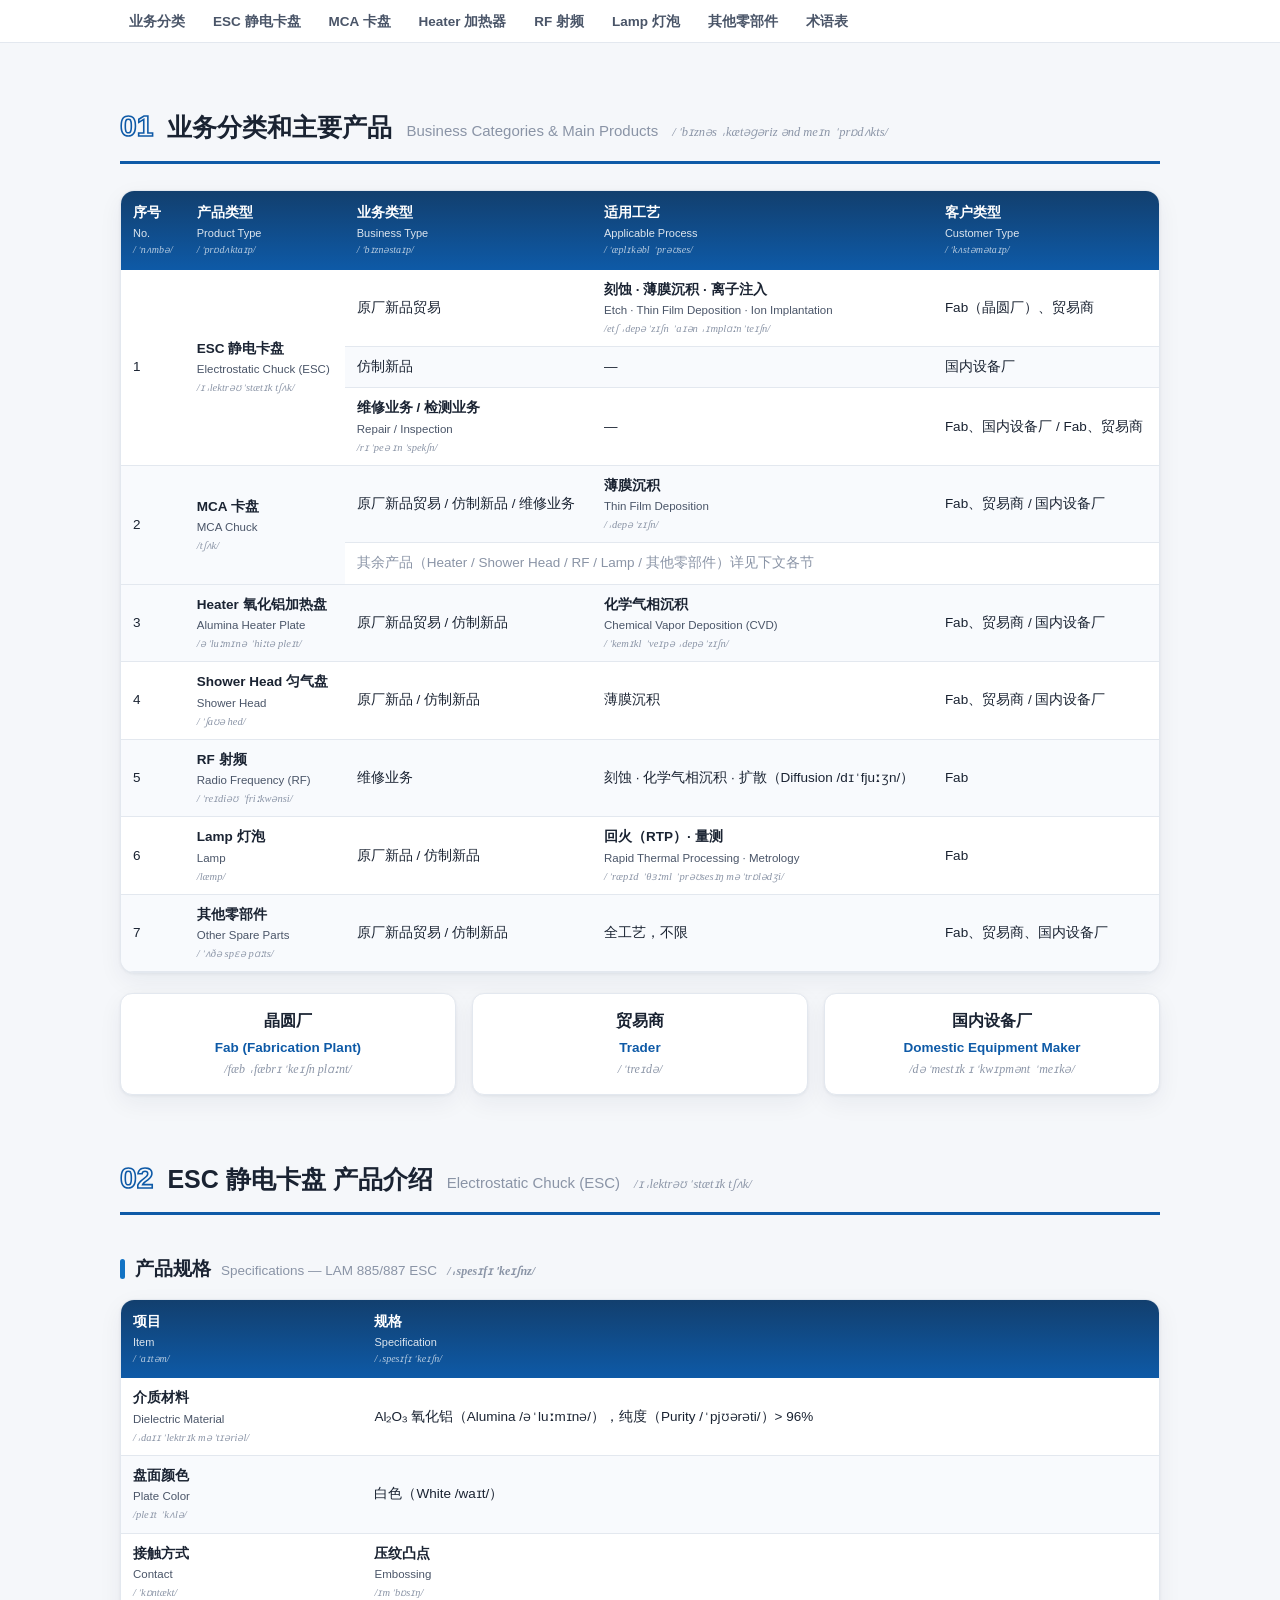
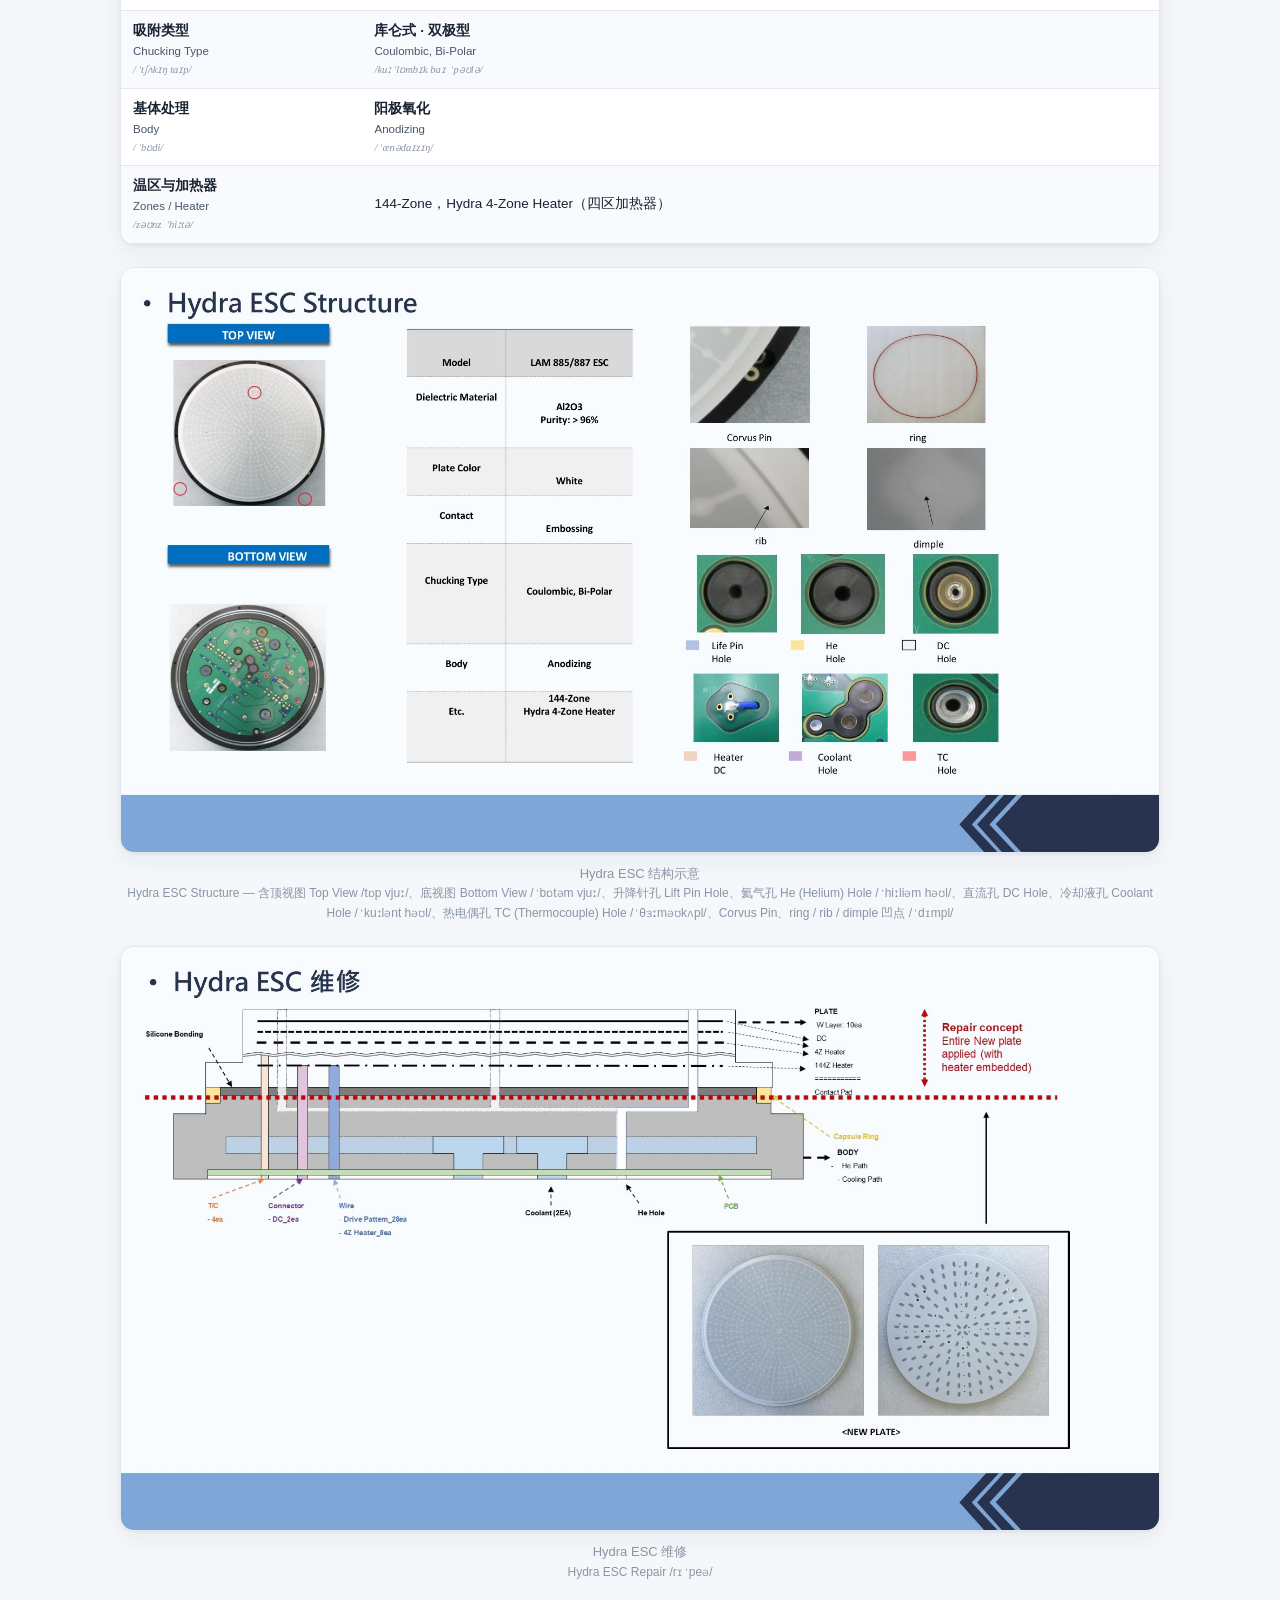
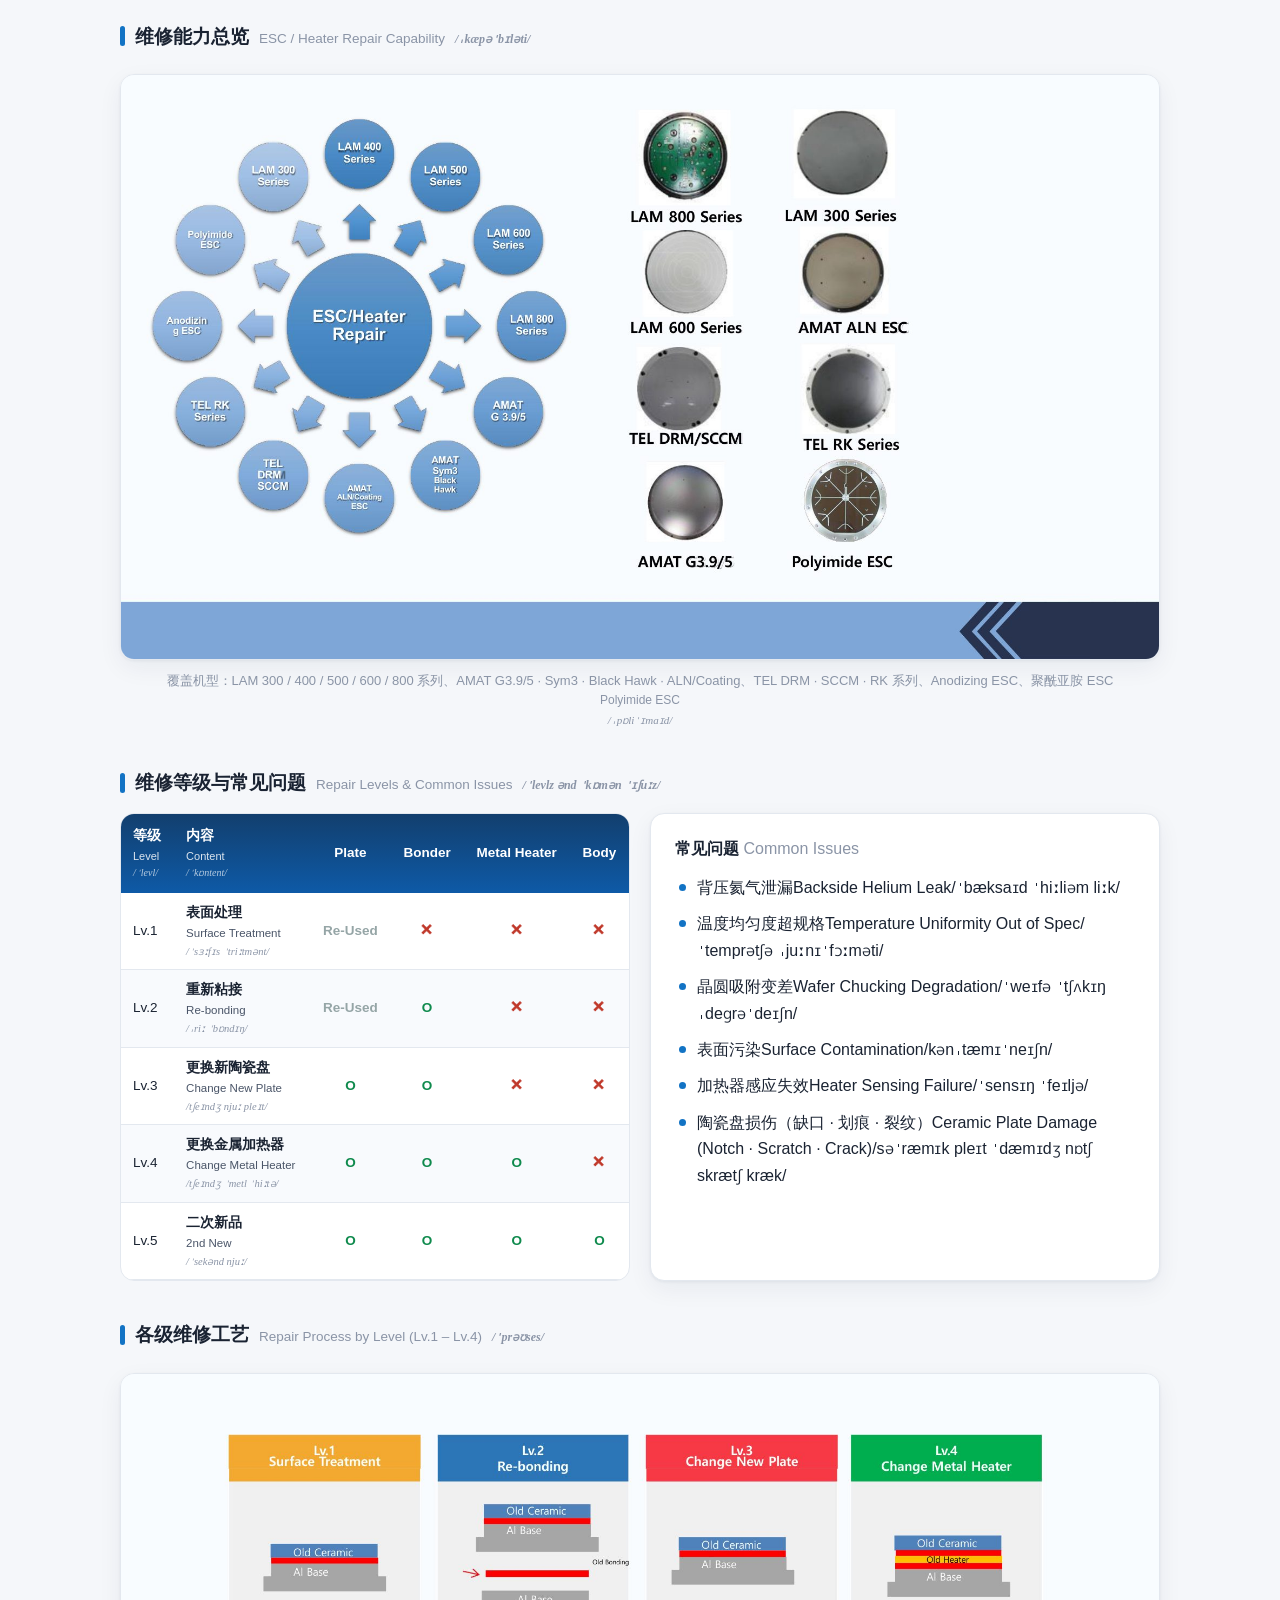
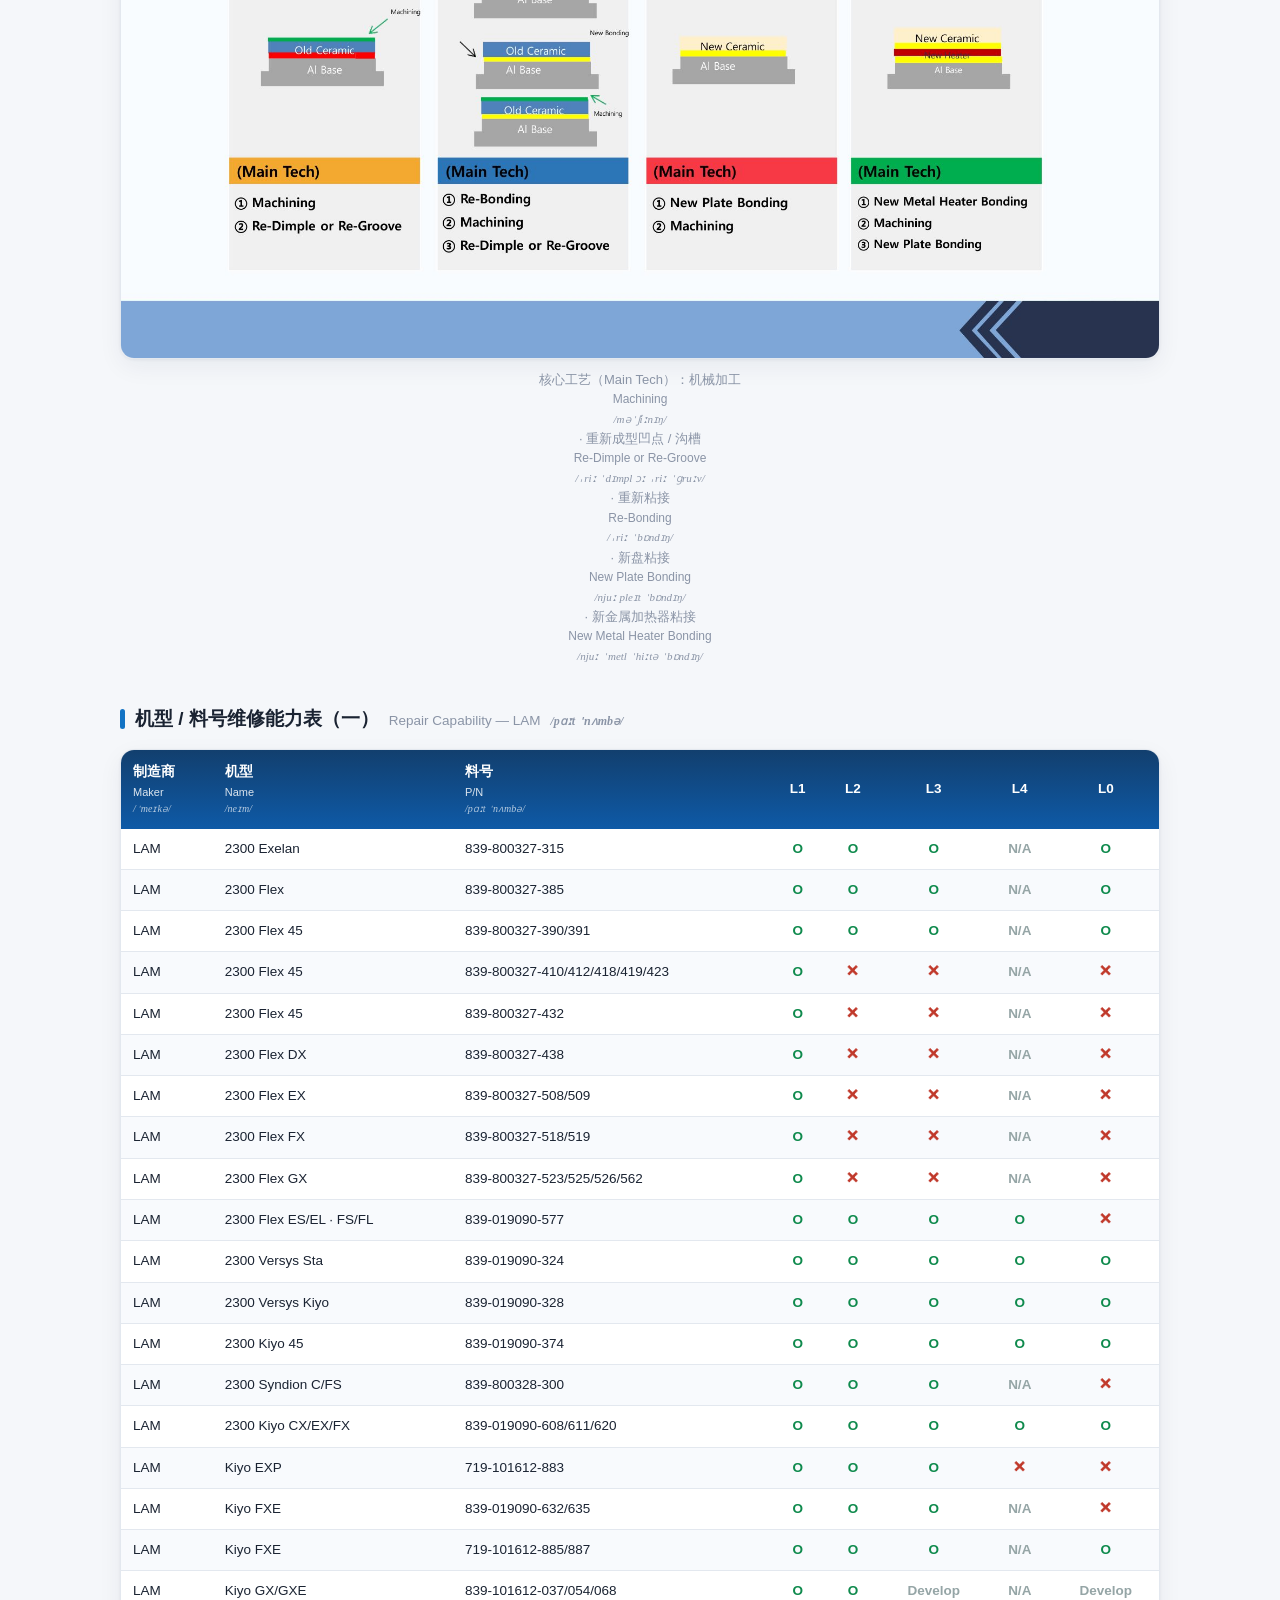
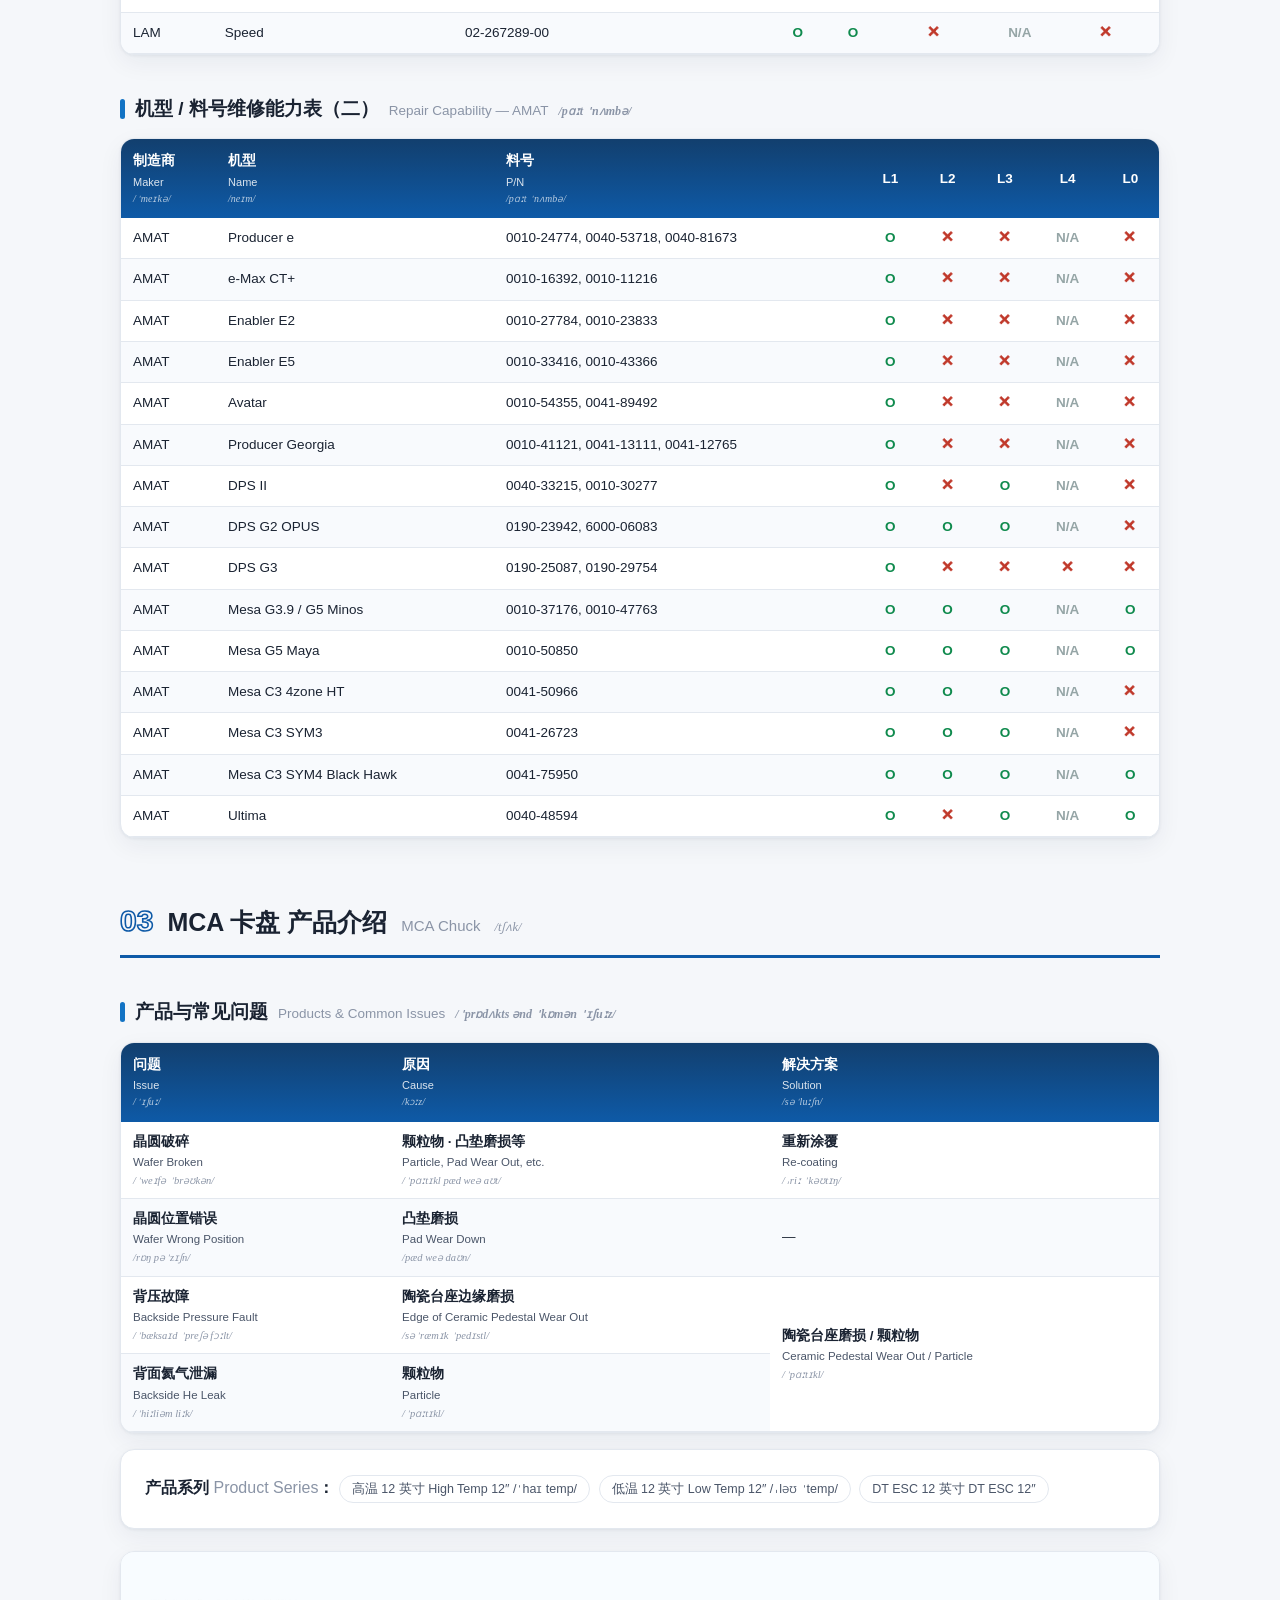
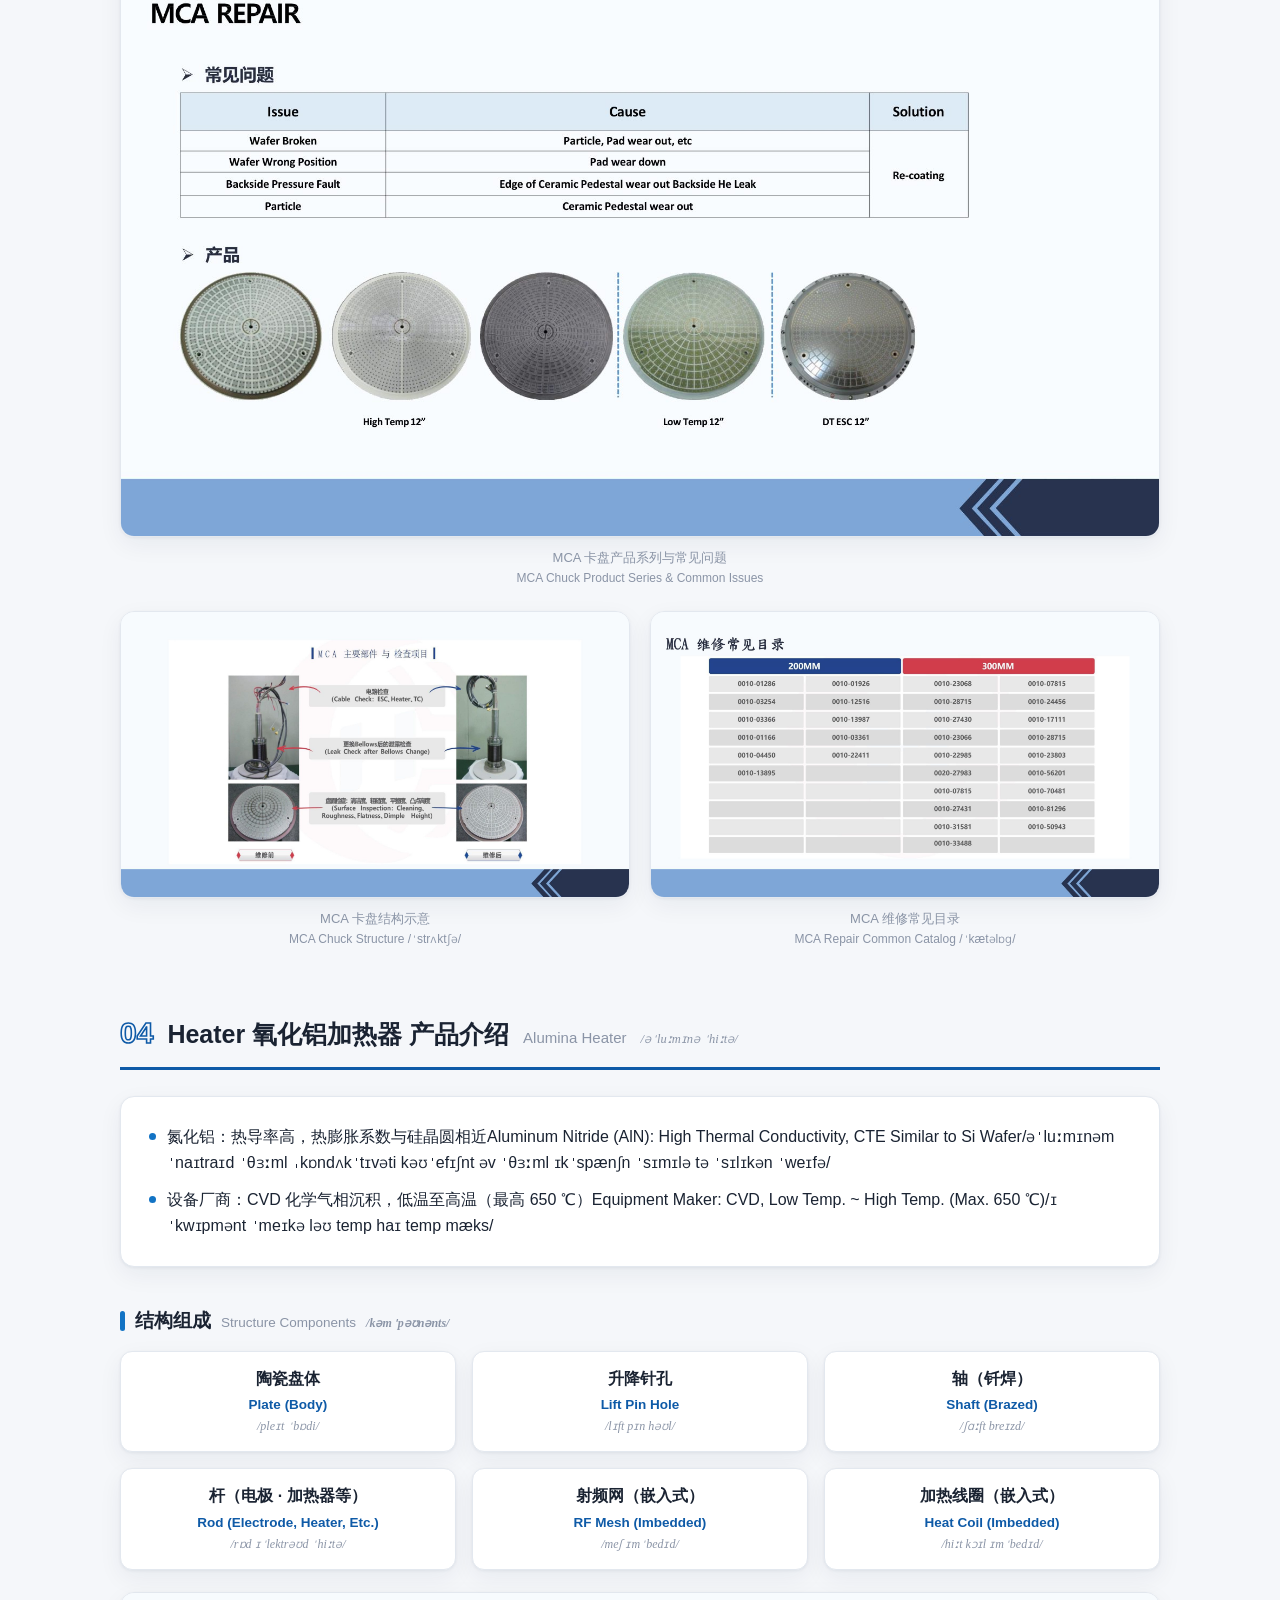
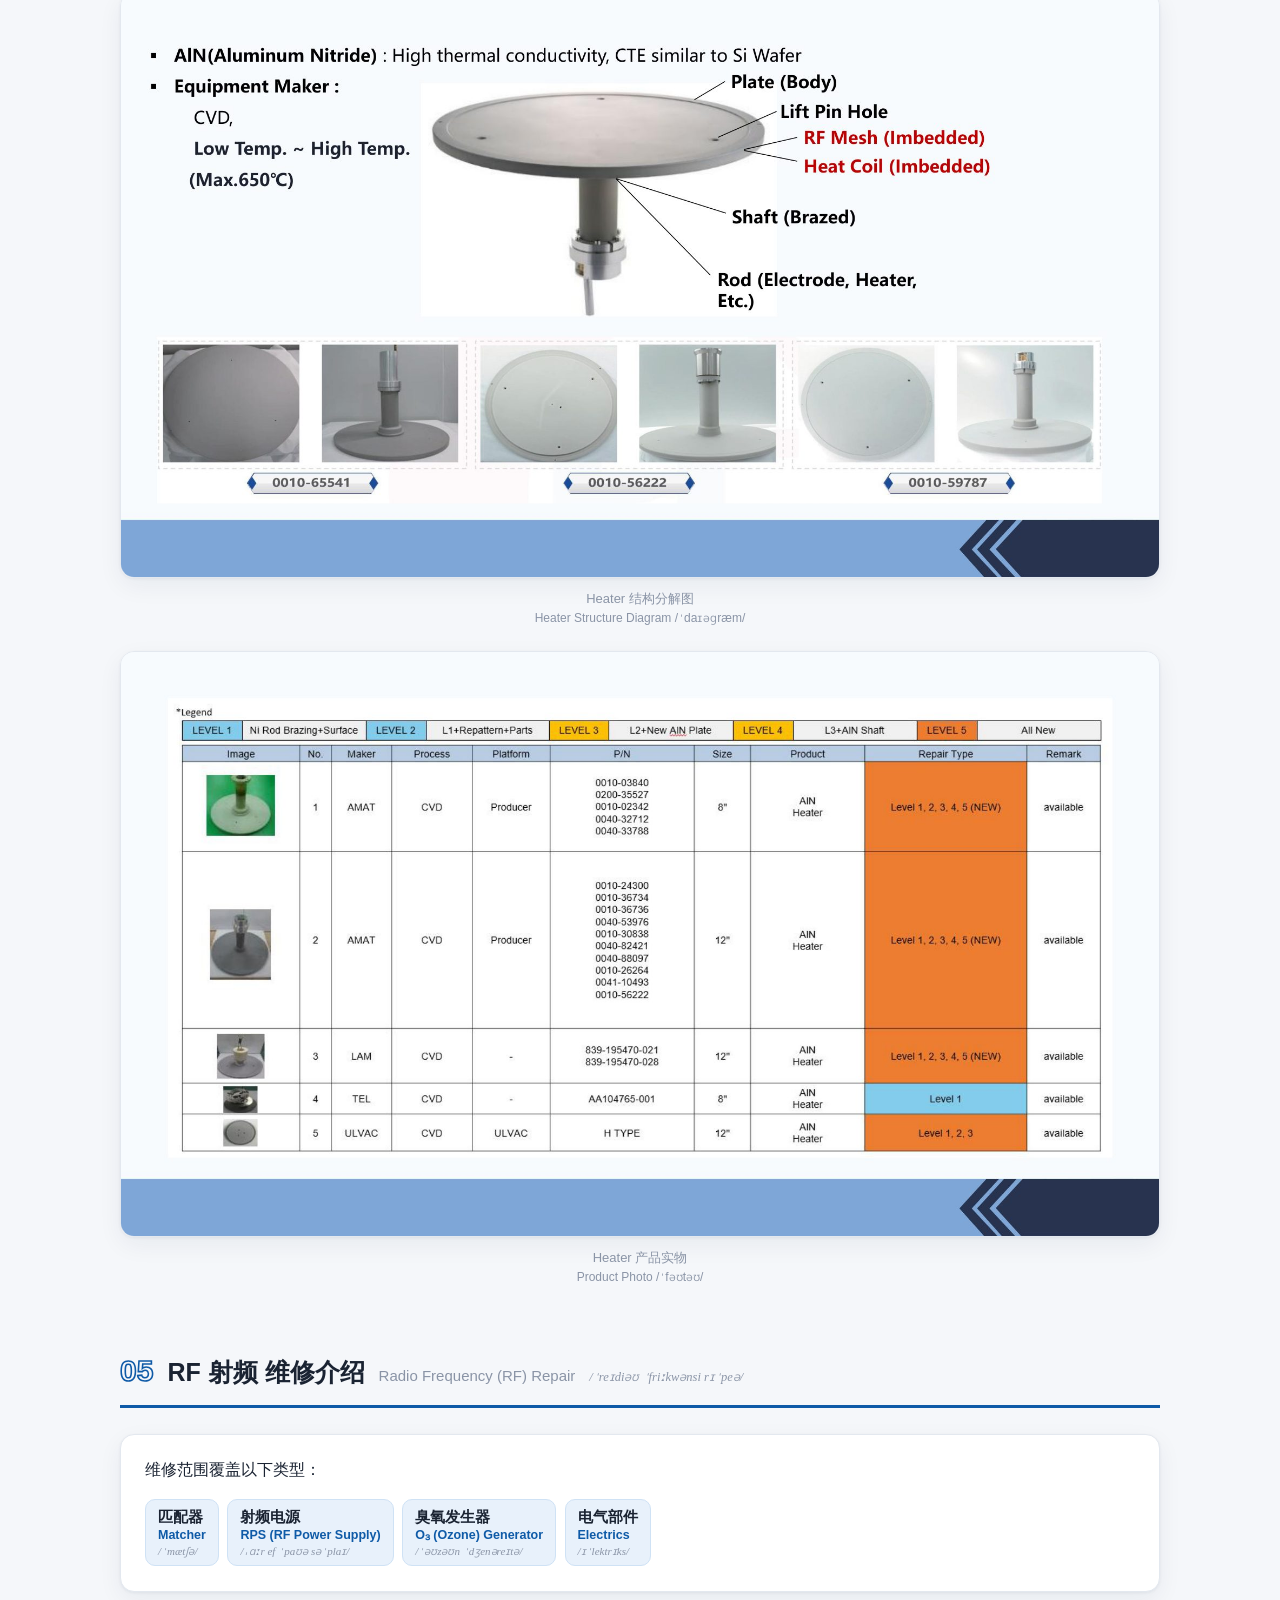
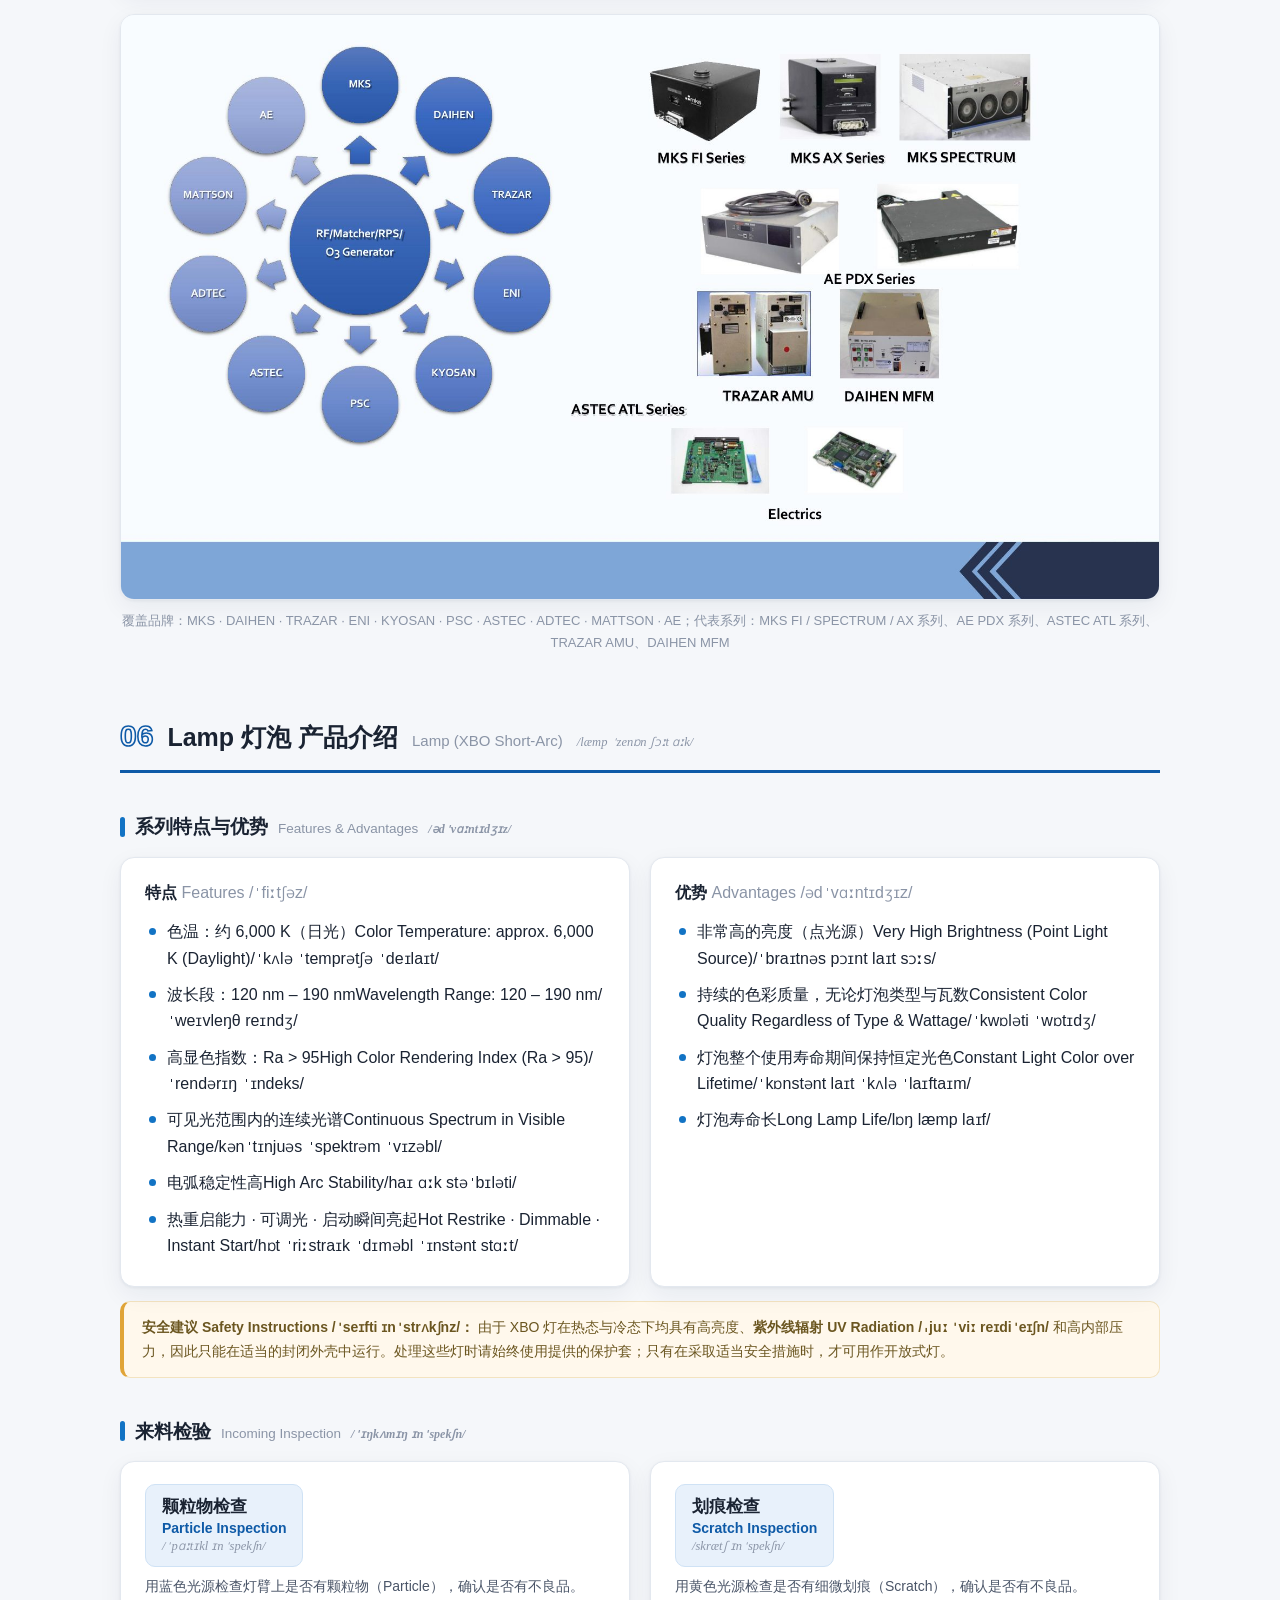
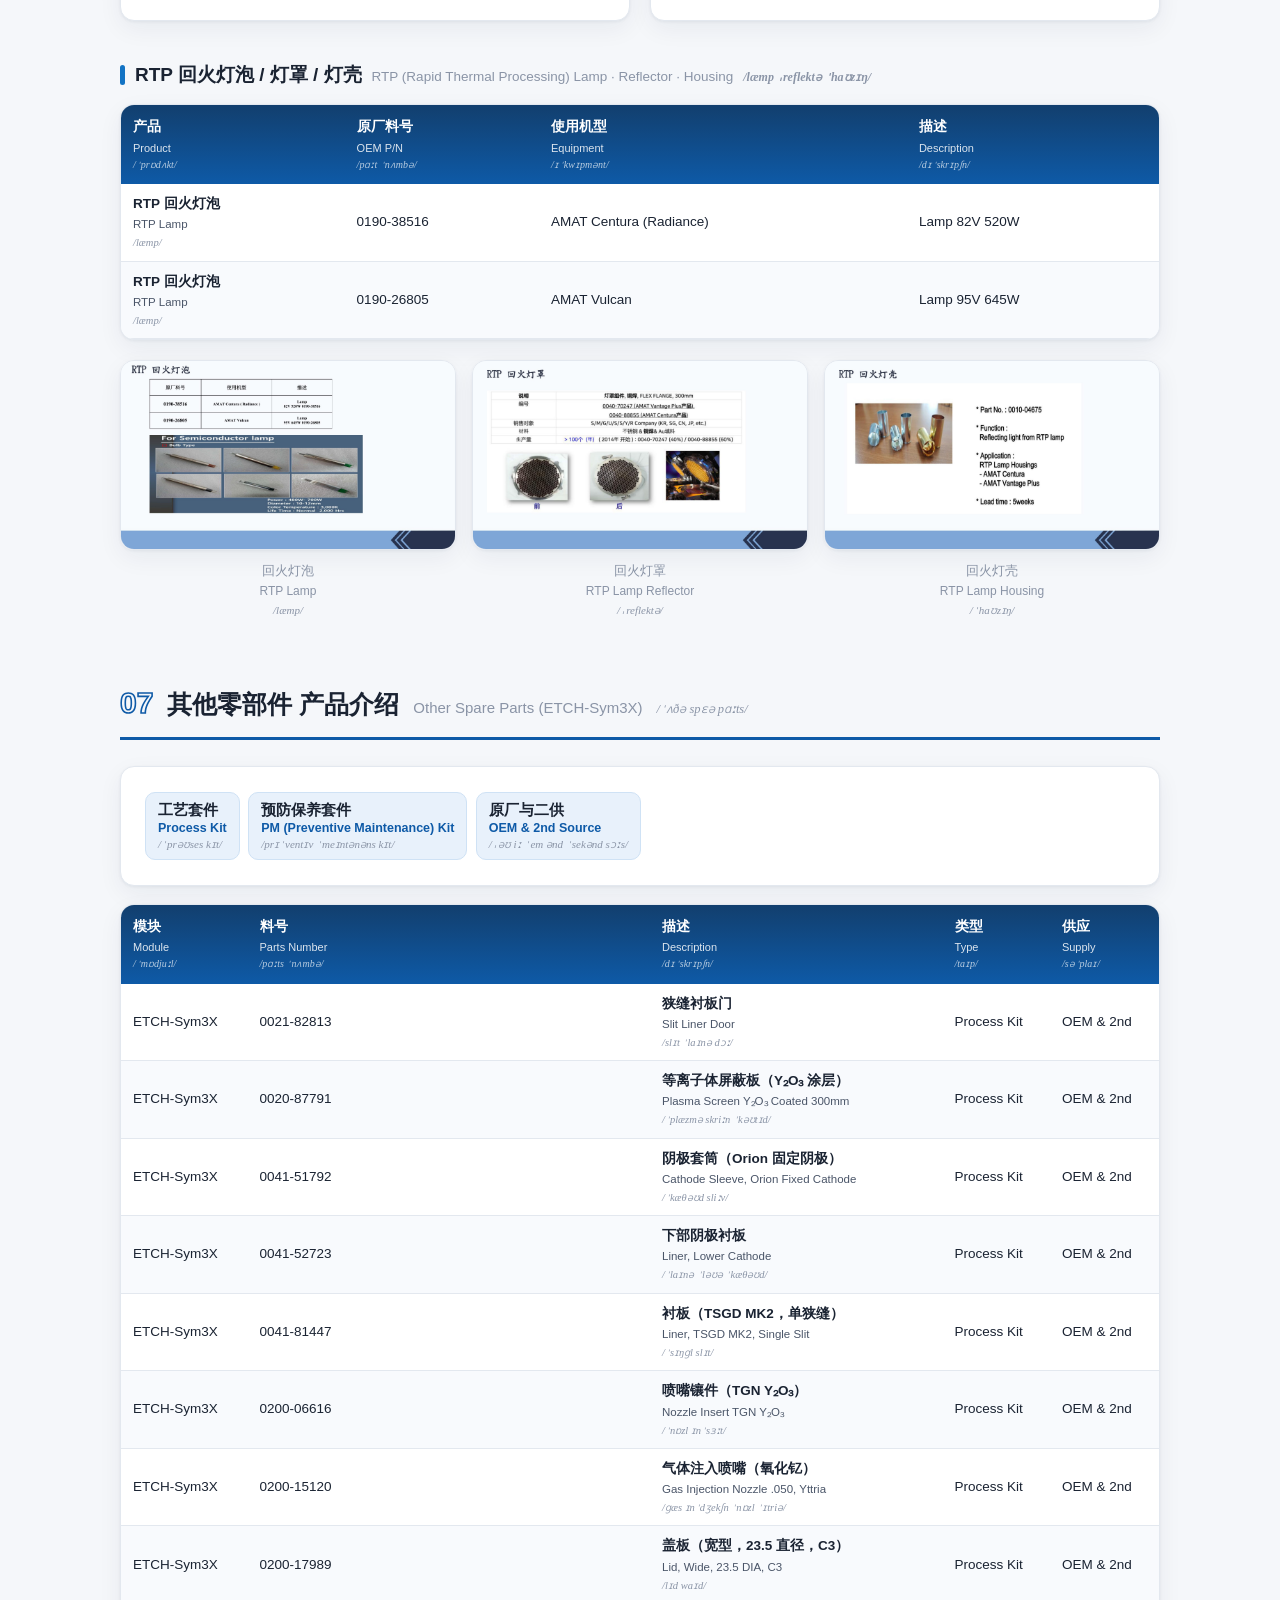
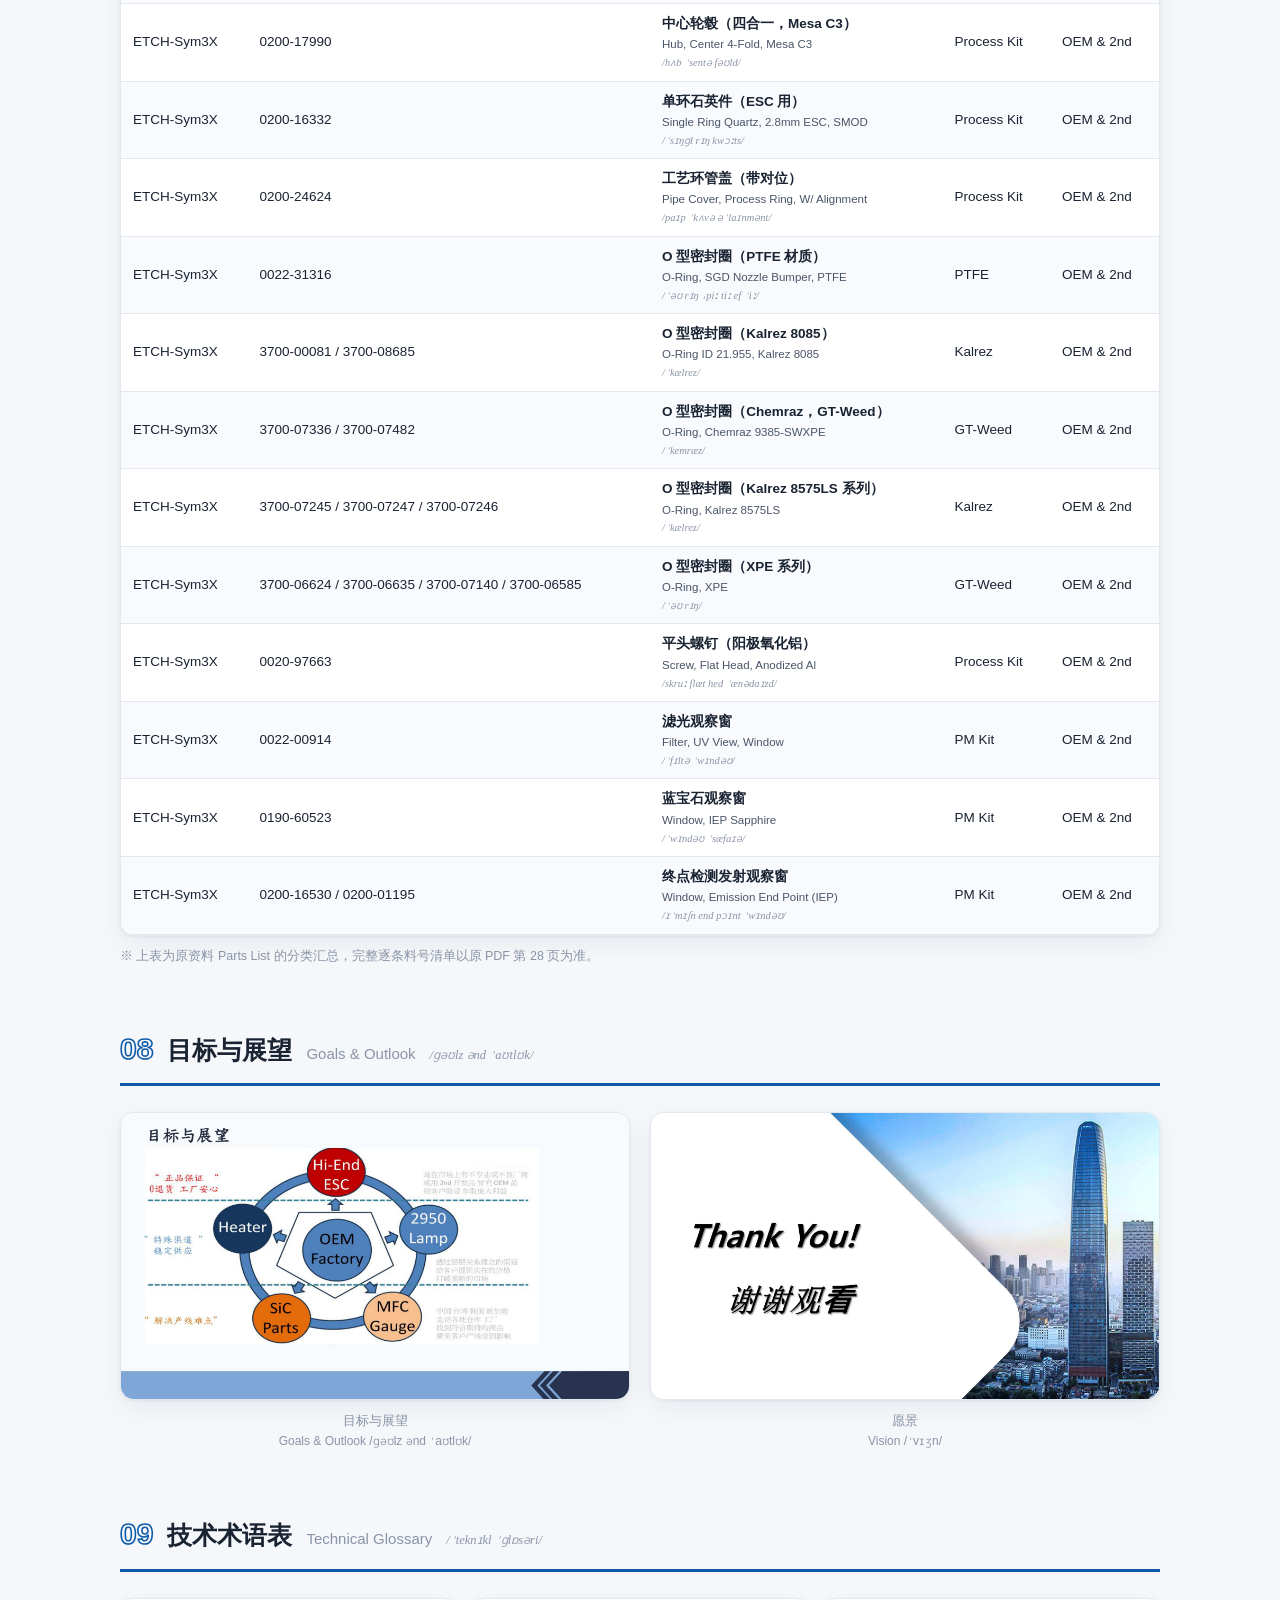
==== commit a1f48034: "移除顶部 Hero 头图区域，页面直接从导航栏开始" ====
--- a/index.html
+++ b/index.html
@@ -27,27 +27,6 @@
     font-family:"PingFang SC","Hiragino Sans GB","Microsoft YaHei","Helvetica Neue",Arial,sans-serif;
     background:var(--bg);color:var(--ink);line-height:1.65;
   }
-  .hero{
-    background:linear-gradient(135deg,#0b2545 0%,#0e5aa7 60%,#1273c4 100%);
-    color:#fff;padding:56px 24px 72px;position:relative;overflow:hidden;
-  }
-  .hero::after{
-    content:"";position:absolute;inset:0;
-    background:
-      radial-gradient(circle at 85% 20%,rgba(255,255,255,.10) 0,transparent 40%),
-      radial-gradient(circle at 10% 90%,rgba(255,255,255,.07) 0,transparent 45%);
-    pointer-events:none;
-  }
-  .hero-inner{max-width:1080px;margin:0 auto;position:relative;z-index:1}
-  .hero .kicker{letter-spacing:.35em;font-size:13px;opacity:.85;text-transform:uppercase}
-  .hero h1{font-size:clamp(26px,4vw,40px);font-weight:700;margin:14px 0 6px}
-  .hero .sub-en{font-size:clamp(14px,2vw,18px);opacity:.85;font-weight:400}
-  .hero .sub-ipa{font-size:13px;opacity:.65;font-family:Georgia,serif;font-style:italic;margin-top:2px}
-  .hero .meta{margin-top:22px;display:flex;flex-wrap:wrap;gap:10px}
-  .hero .meta span{
-    background:rgba(255,255,255,.14);border:1px solid rgba(255,255,255,.25);
-    padding:6px 14px;border-radius:999px;font-size:13px;backdrop-filter:blur(4px);
-  }
   nav{
     position:sticky;top:0;z-index:50;background:rgba(255,255,255,.92);
     backdrop-filter:blur(10px);border-bottom:1px solid var(--line);
@@ -130,19 +109,6 @@
 </style>
 </head>
 <body>
-
-<header class="hero">
-  <div class="hero-inner">
-    <div class="kicker">HEFEI HUASI ELECTRONIC TECHNOLOGY CO., LTD</div>
-    <h1>半导体零部件 · 产品与服务介绍</h1>
-    <div class="sub-en">Semiconductor Spare Parts — Products &amp; Services</div>
-    <div class="sub-ipa">/ˌsemɪkənˈdʌktə spɛə pɑːts ˈprɒdʌkts ənd ˈsɜːvɪsɪz/</div>
-    <div class="meta">
-      <span>资料版本 2026-05 · V4（2026-10-19 更新）</span>
-      <span>合肥华思电子科技有限公司</span>
-    </div>
-  </div>
-</header>
 
 <nav>
   <ul>
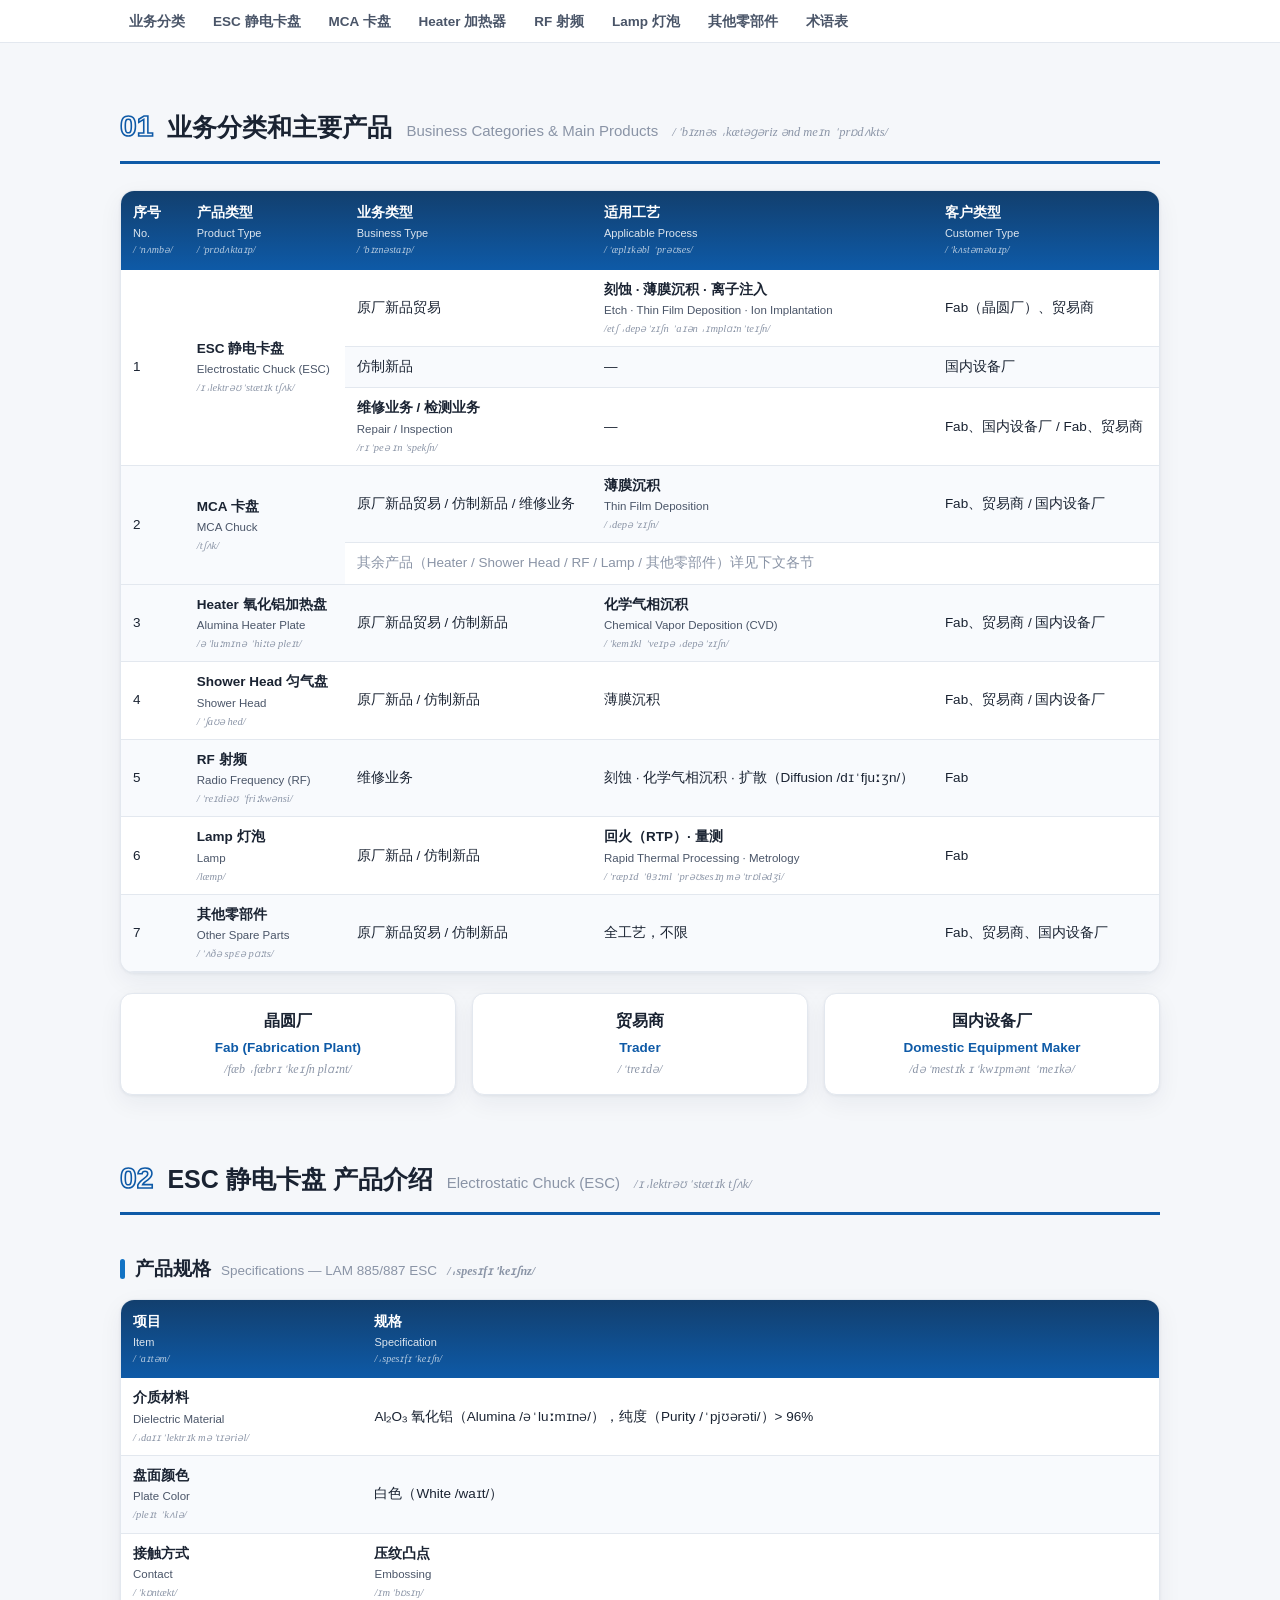
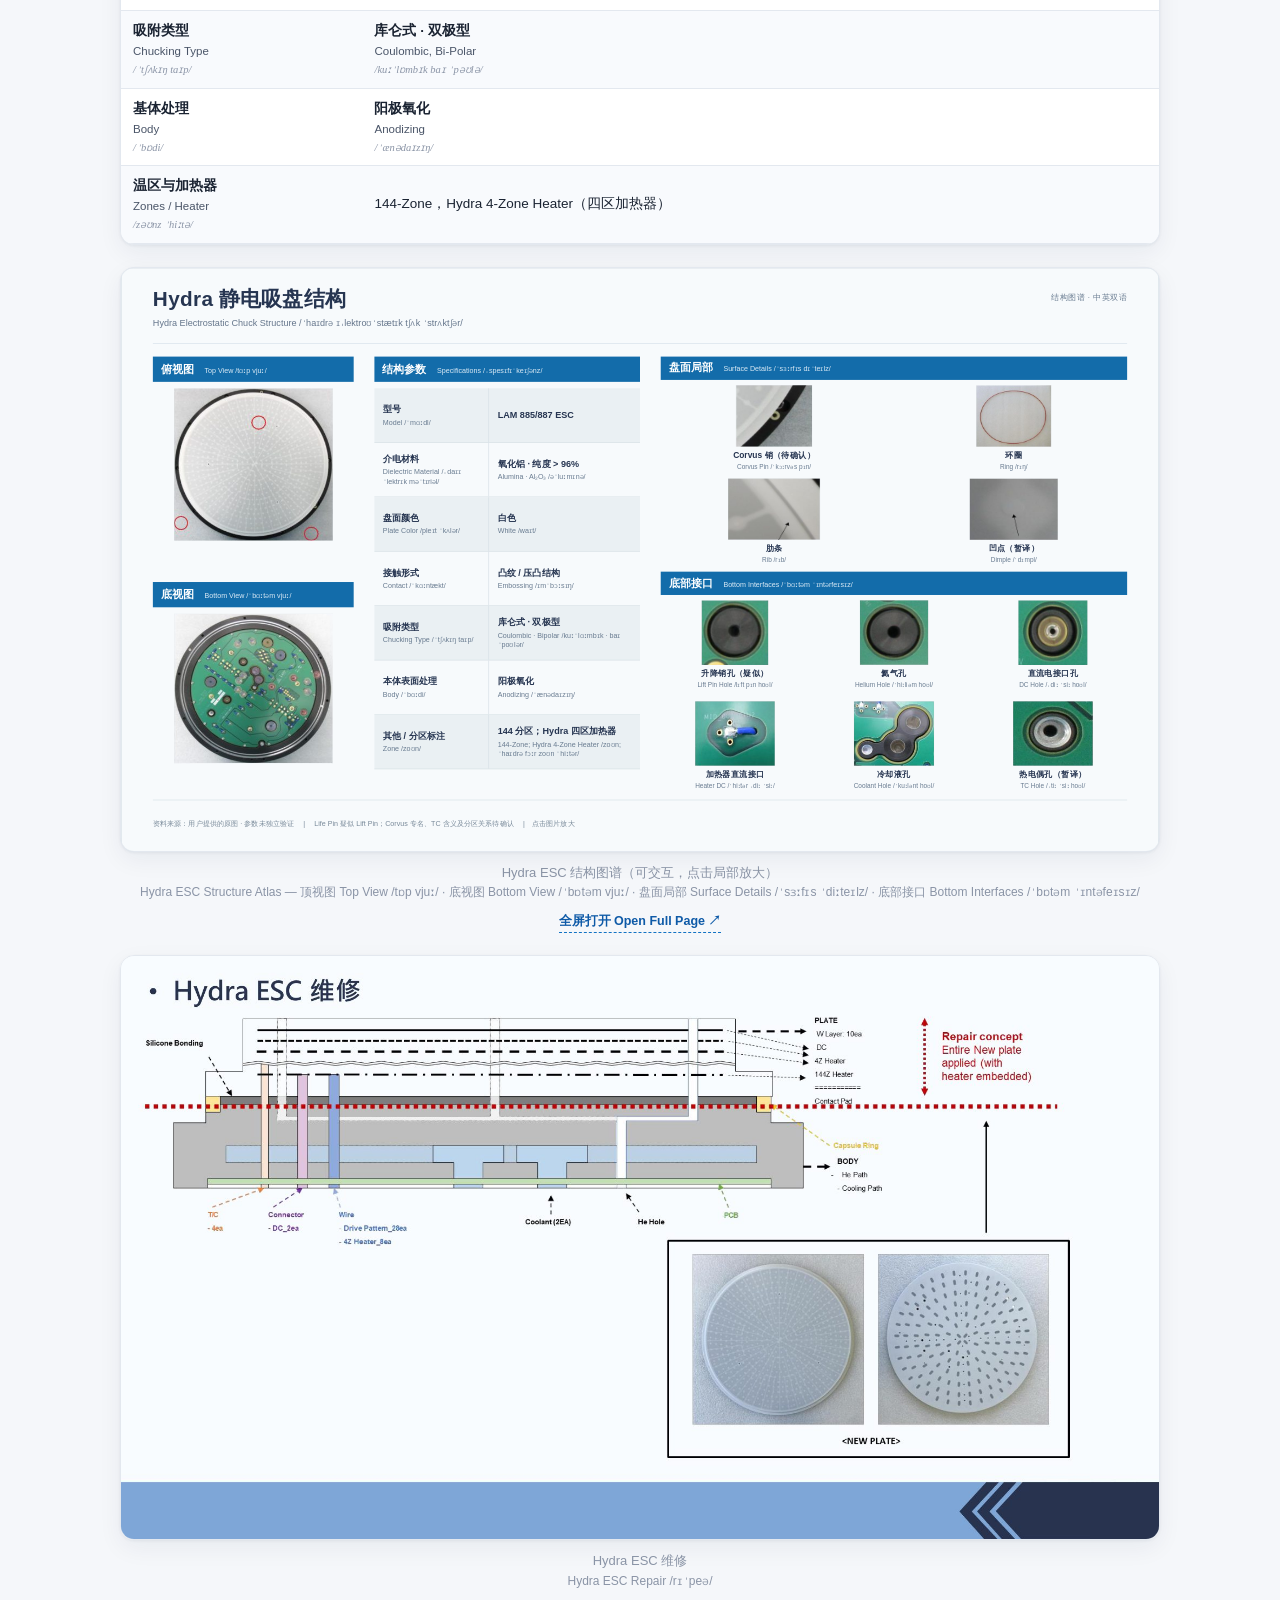
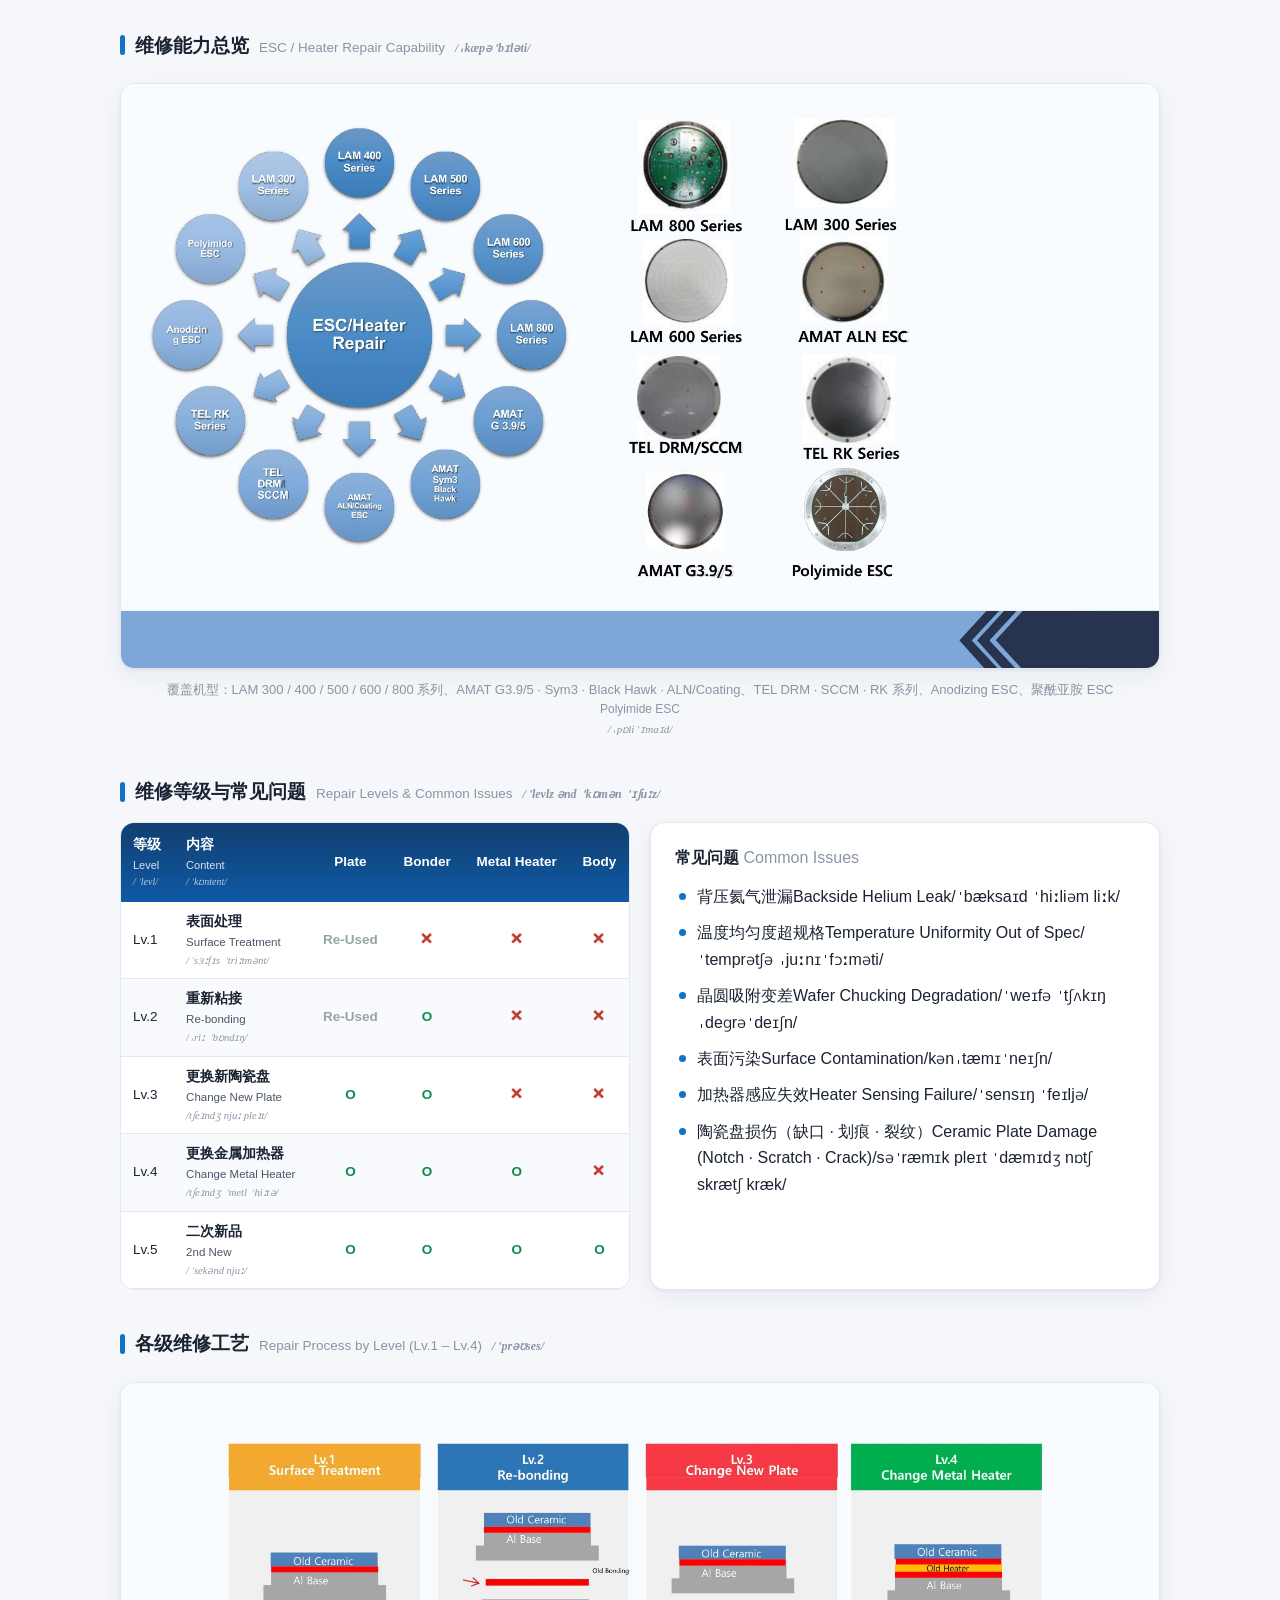
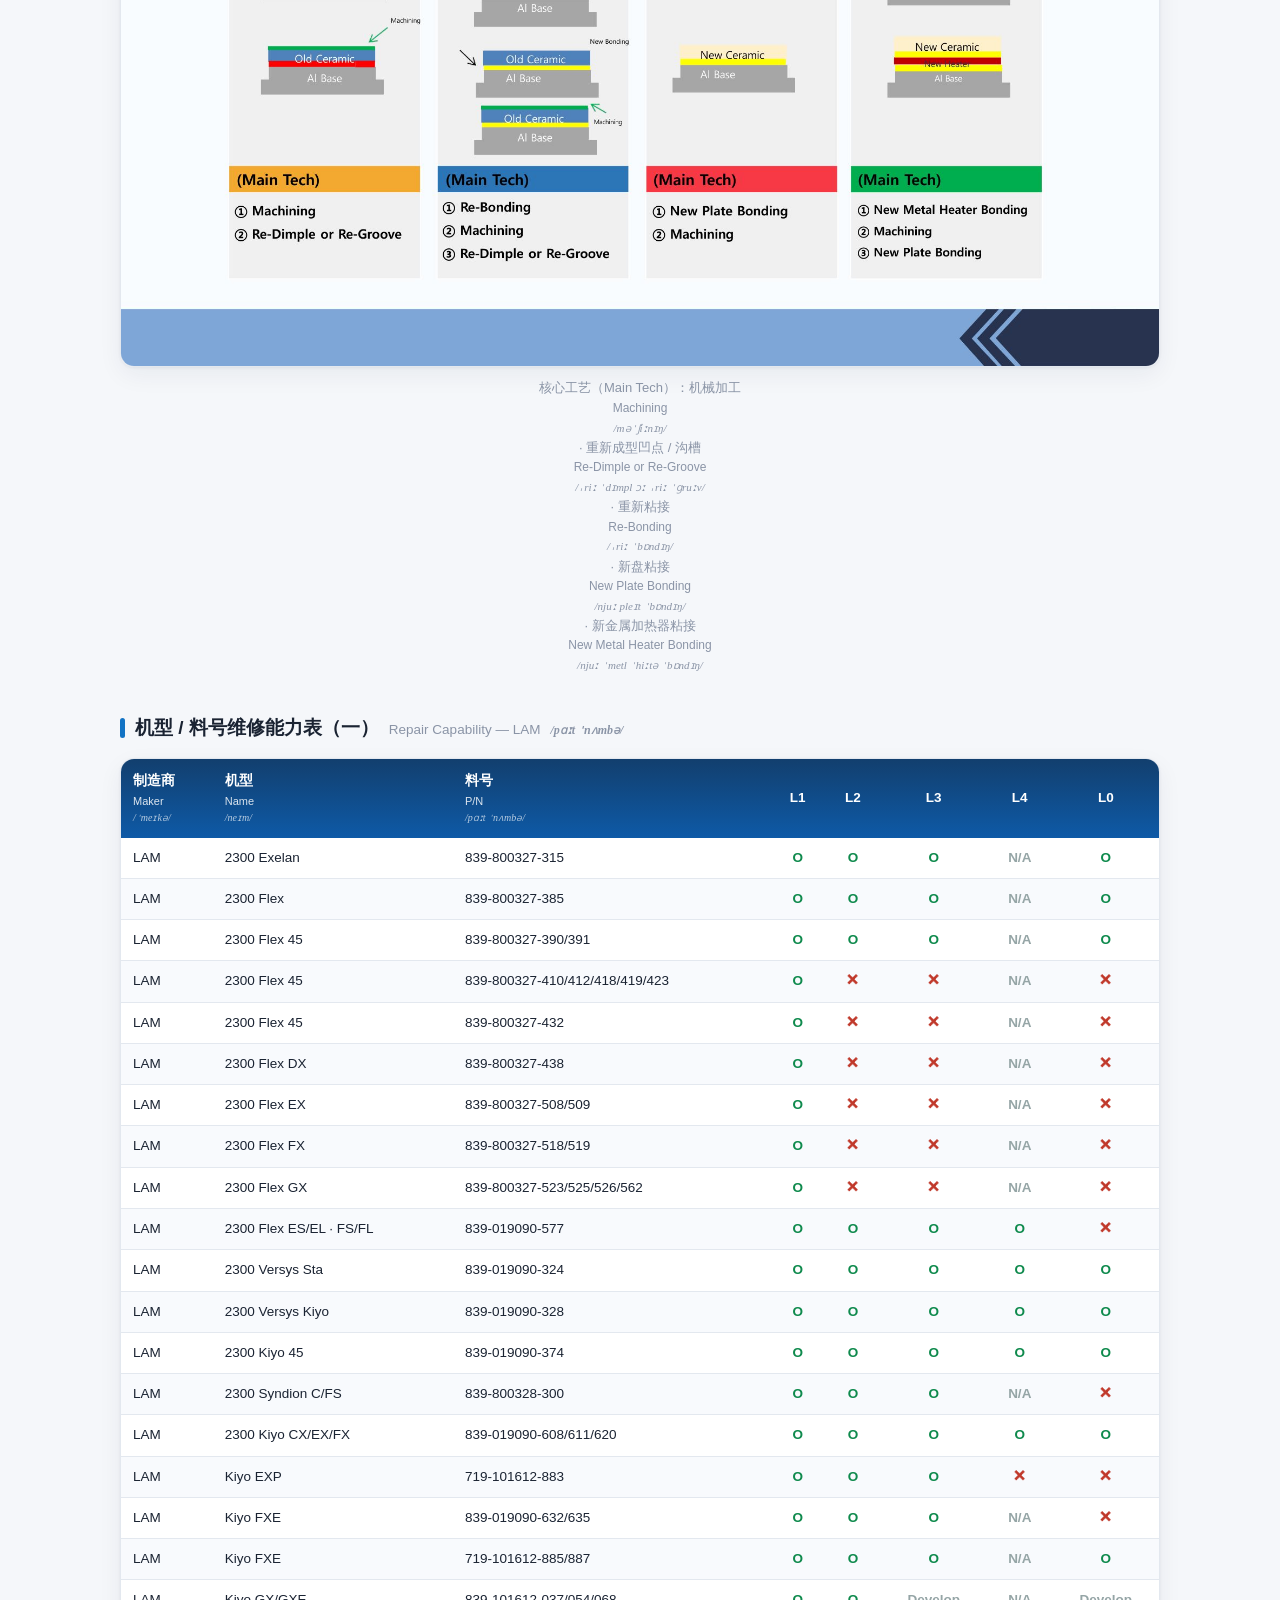
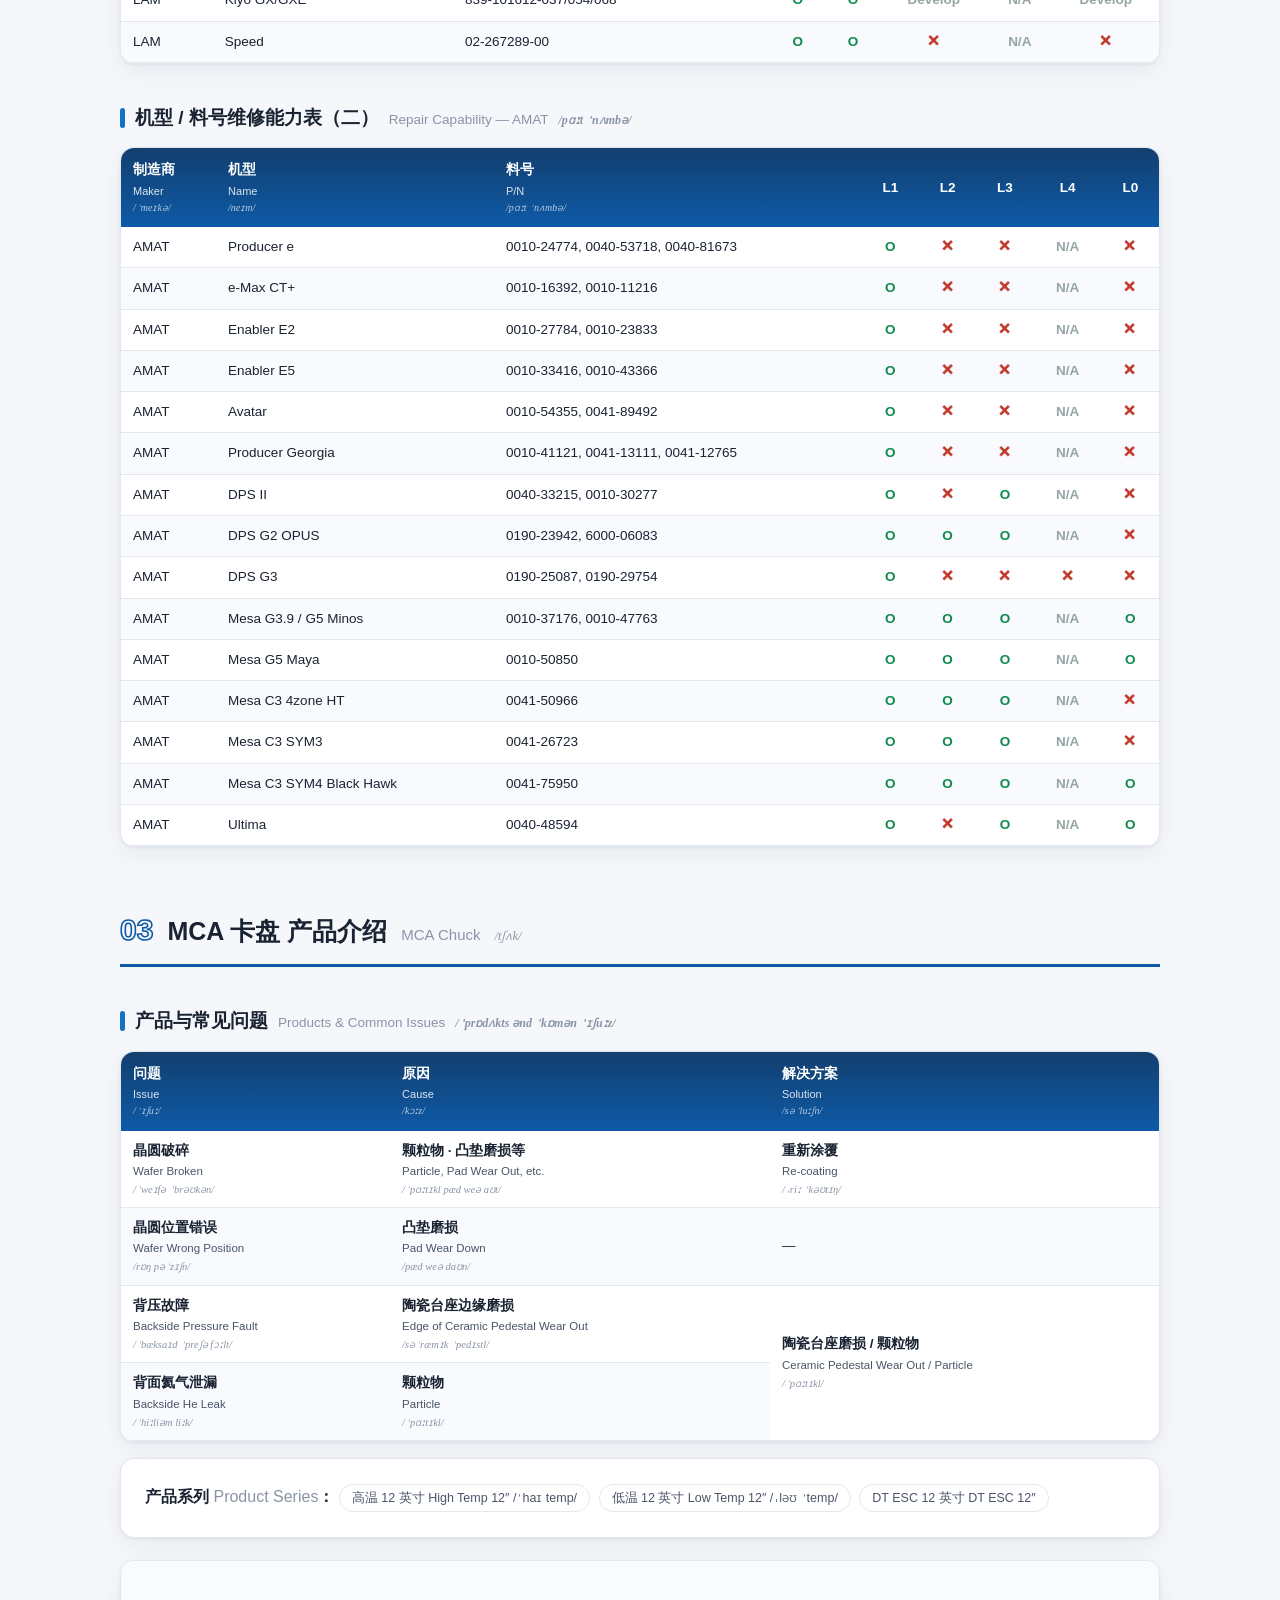
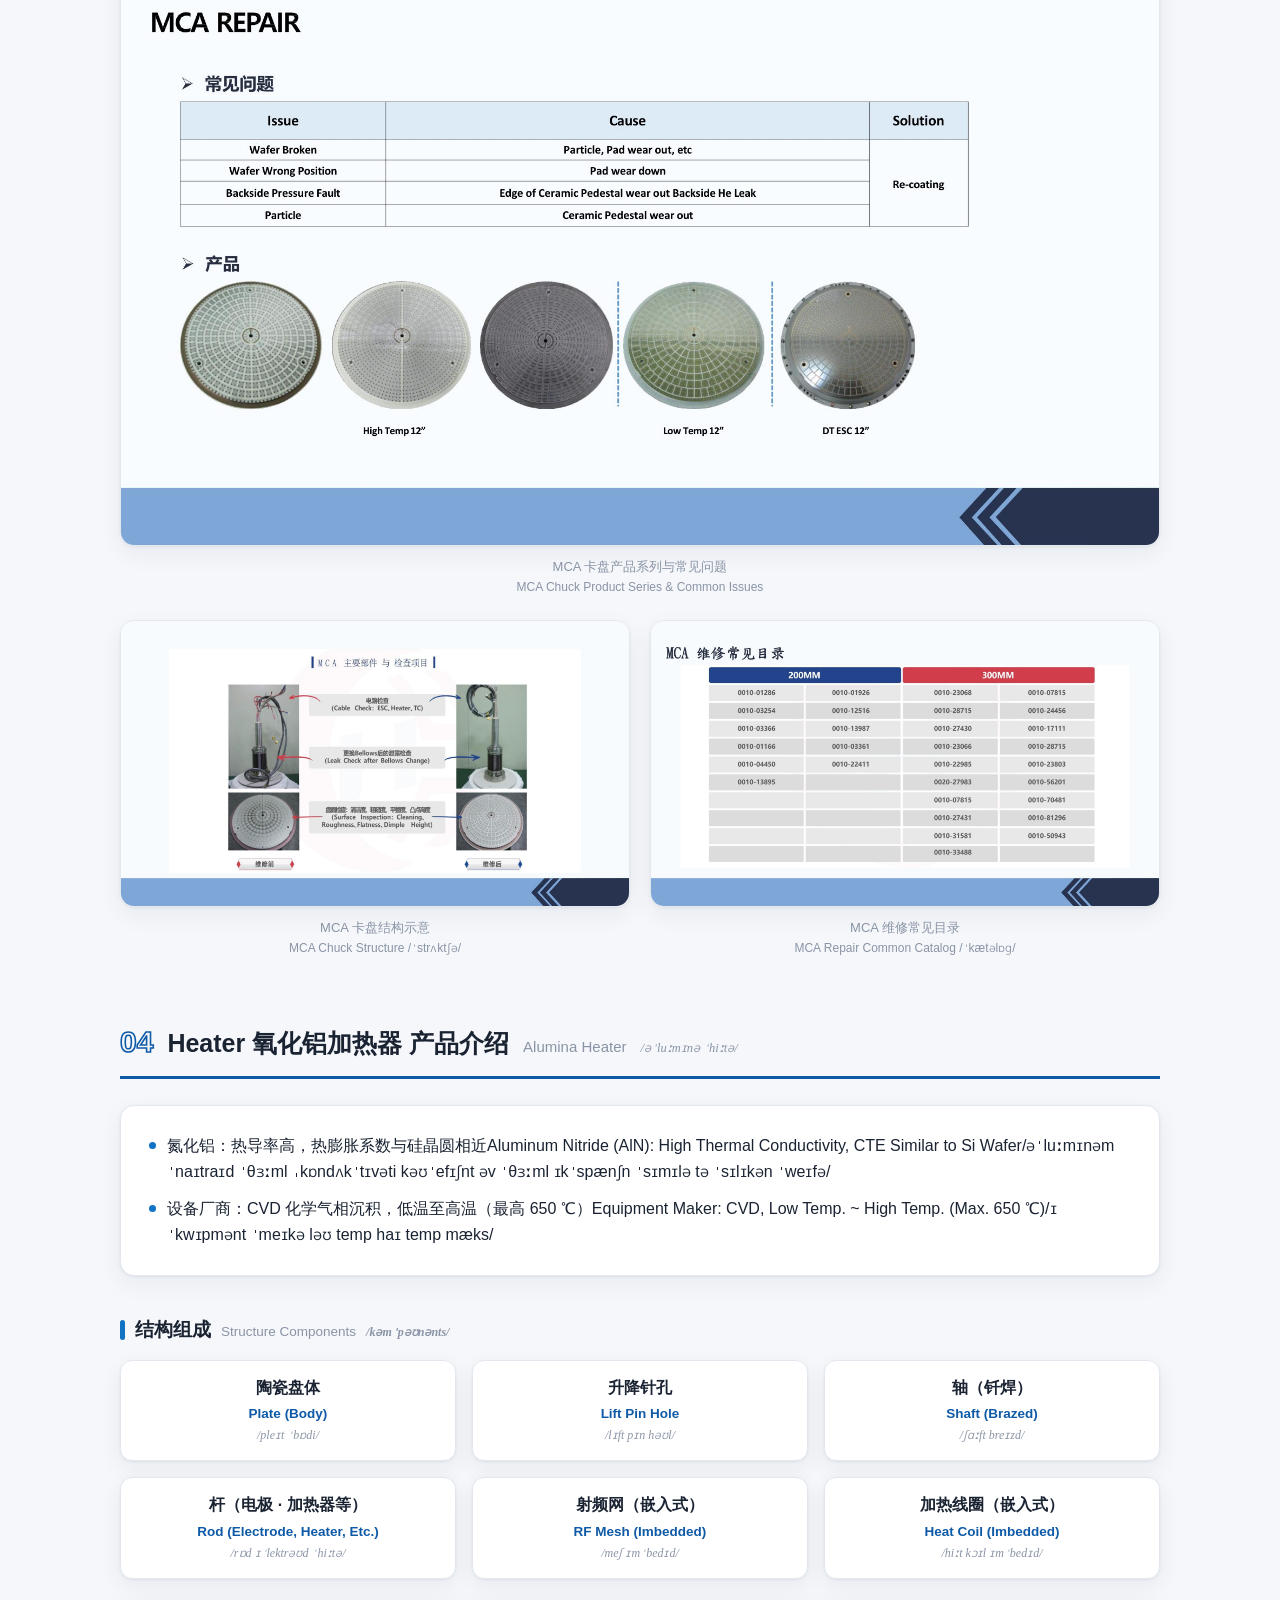
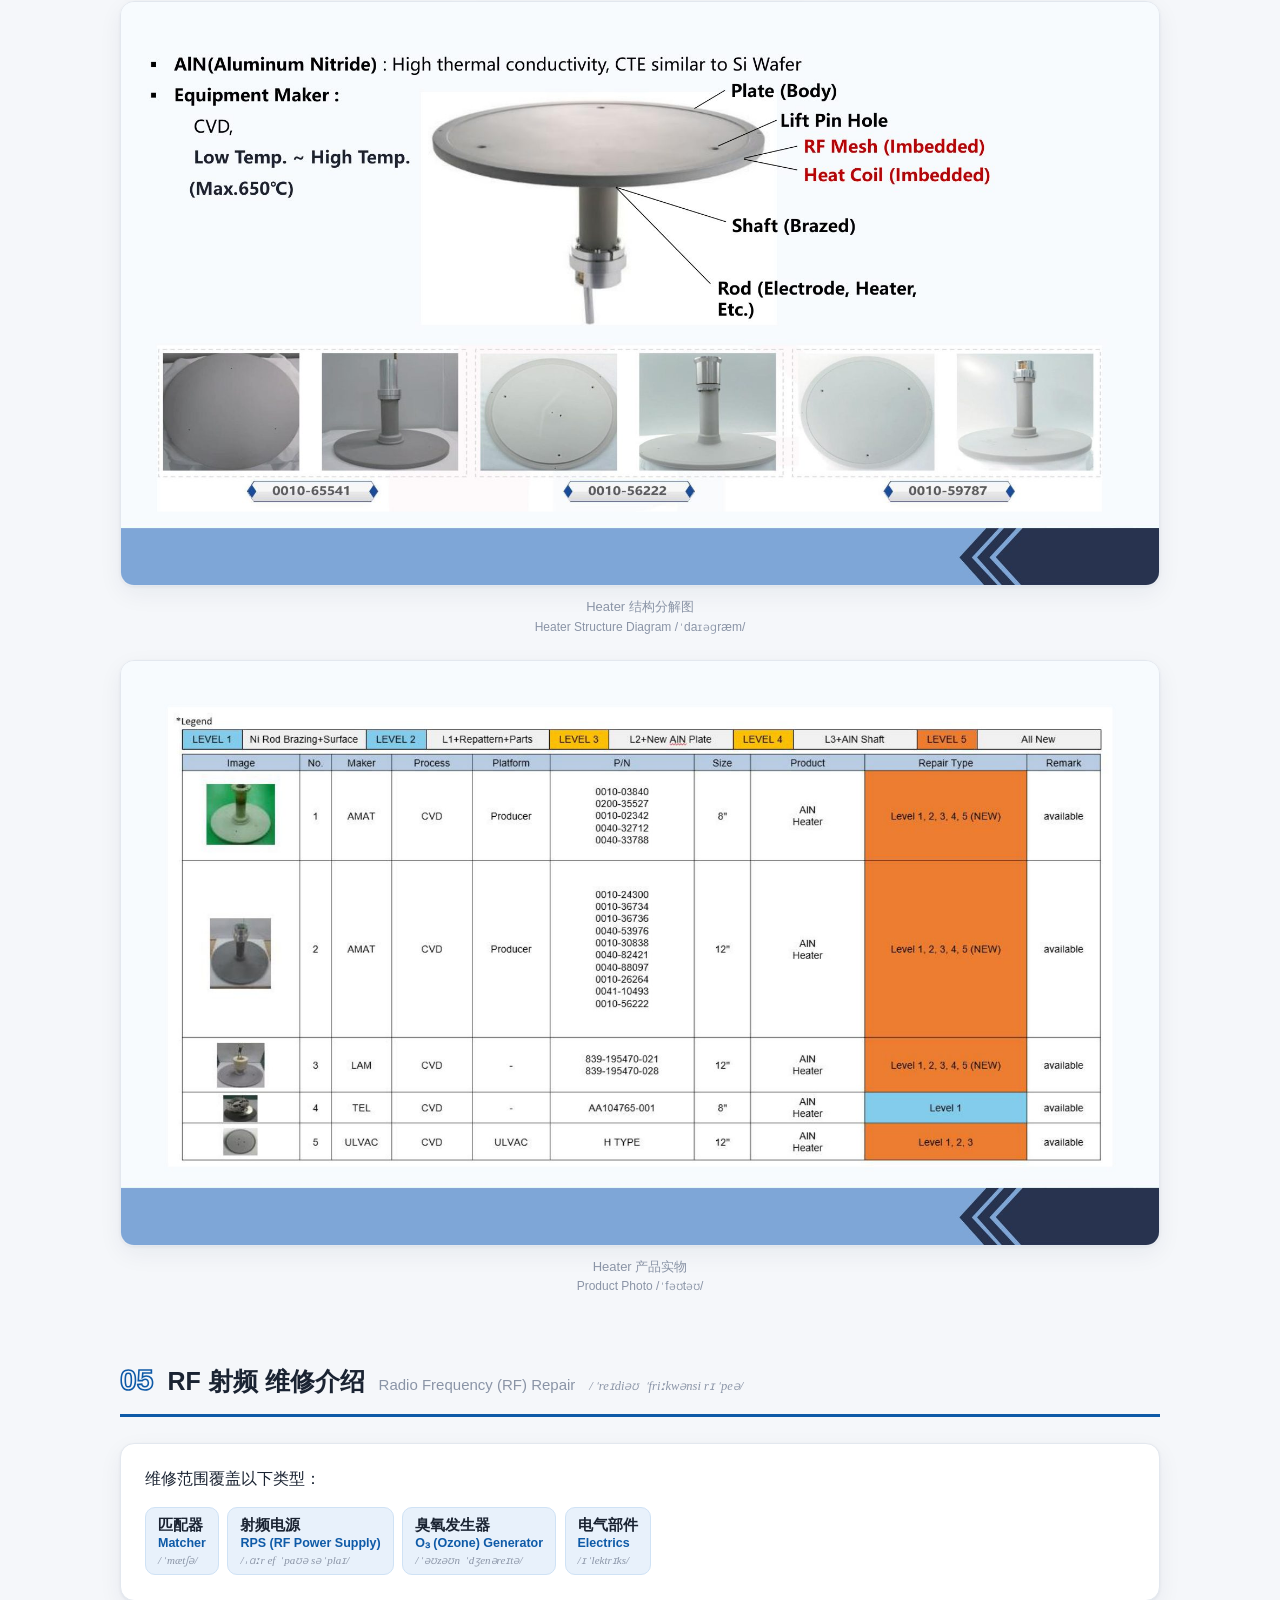
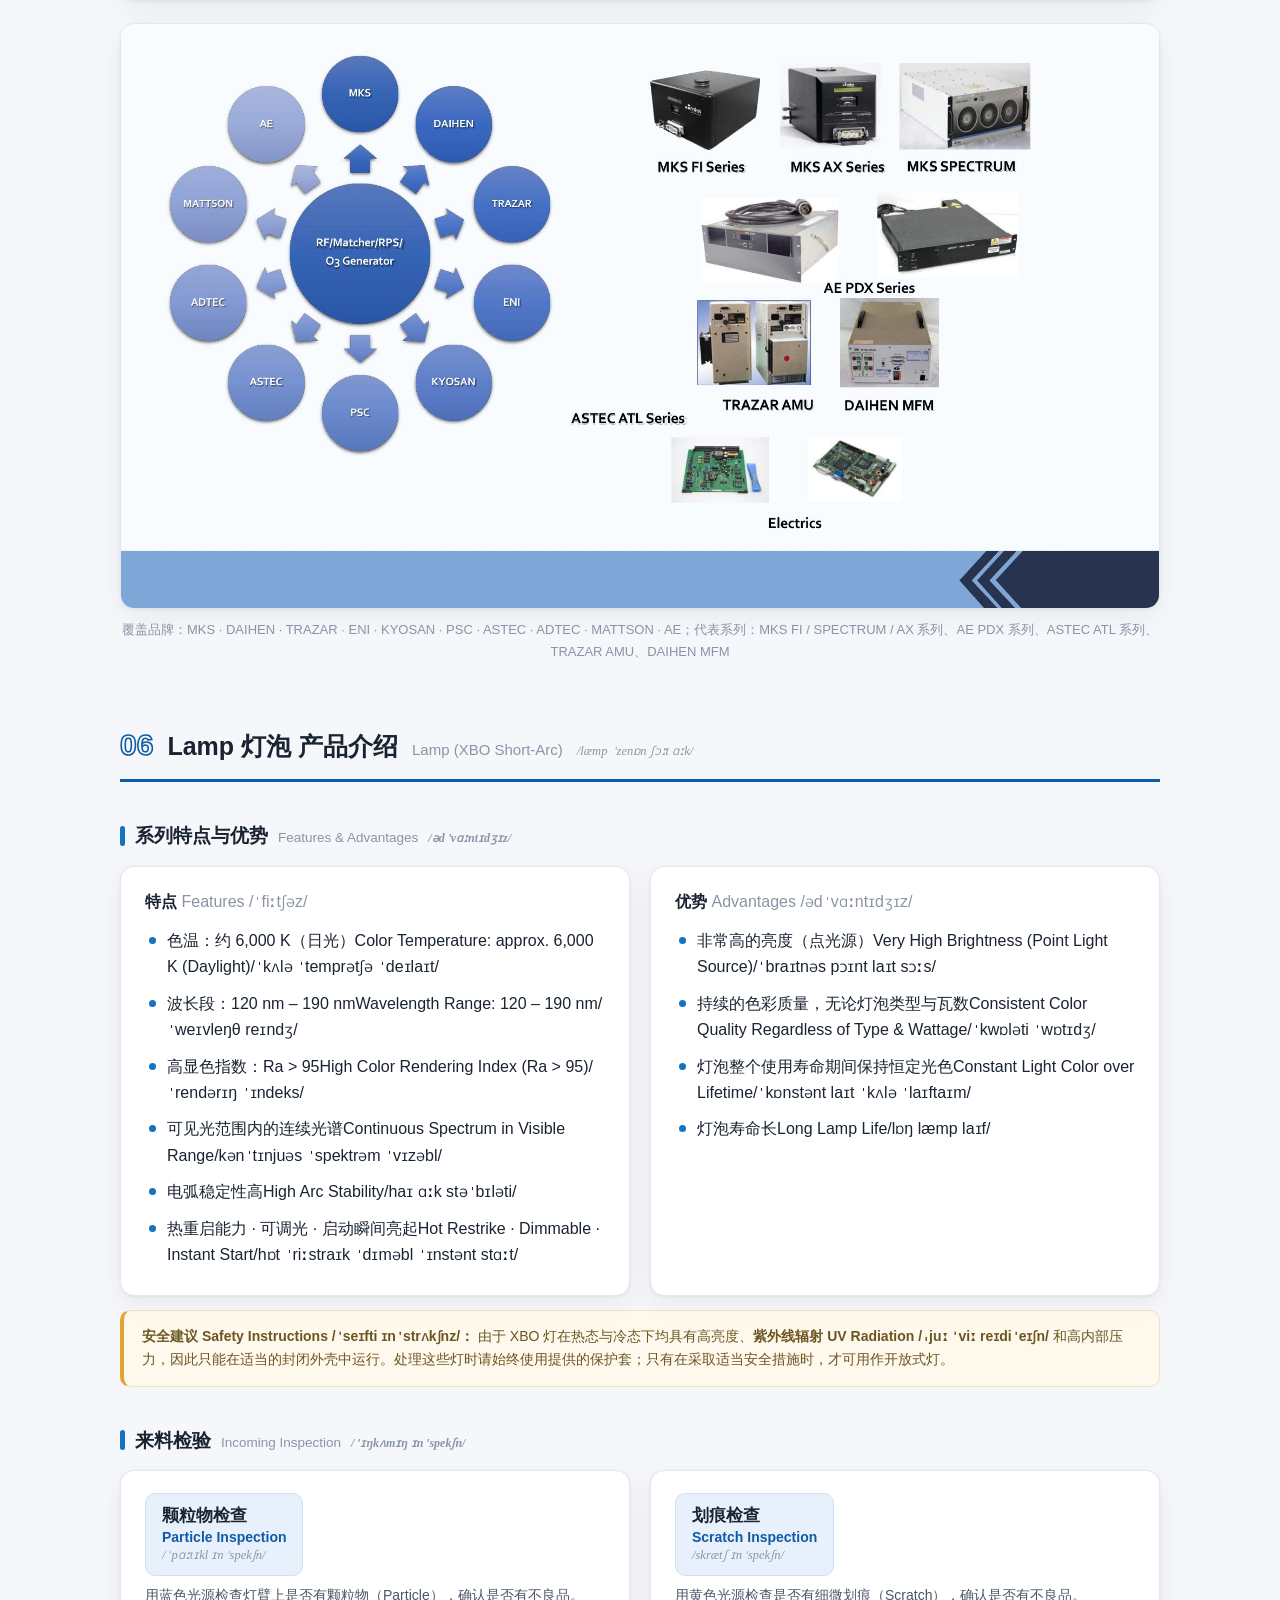
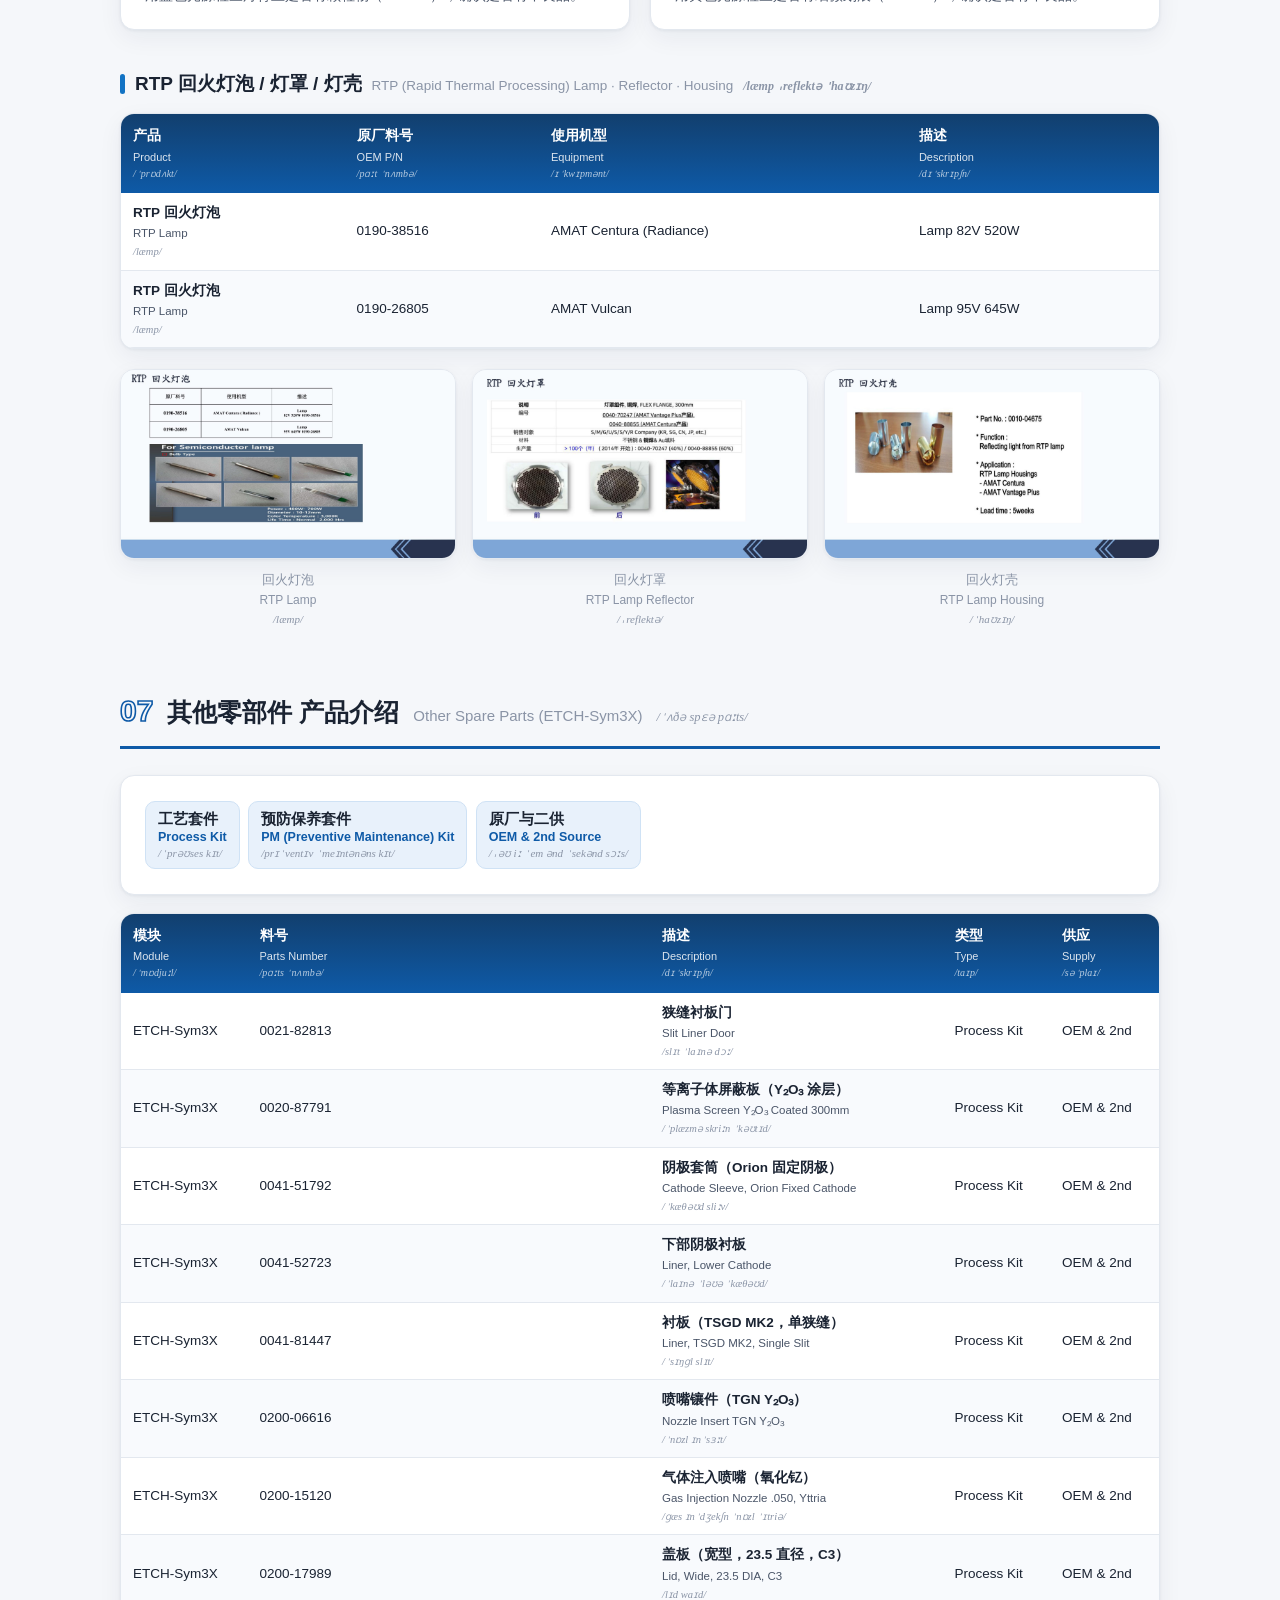
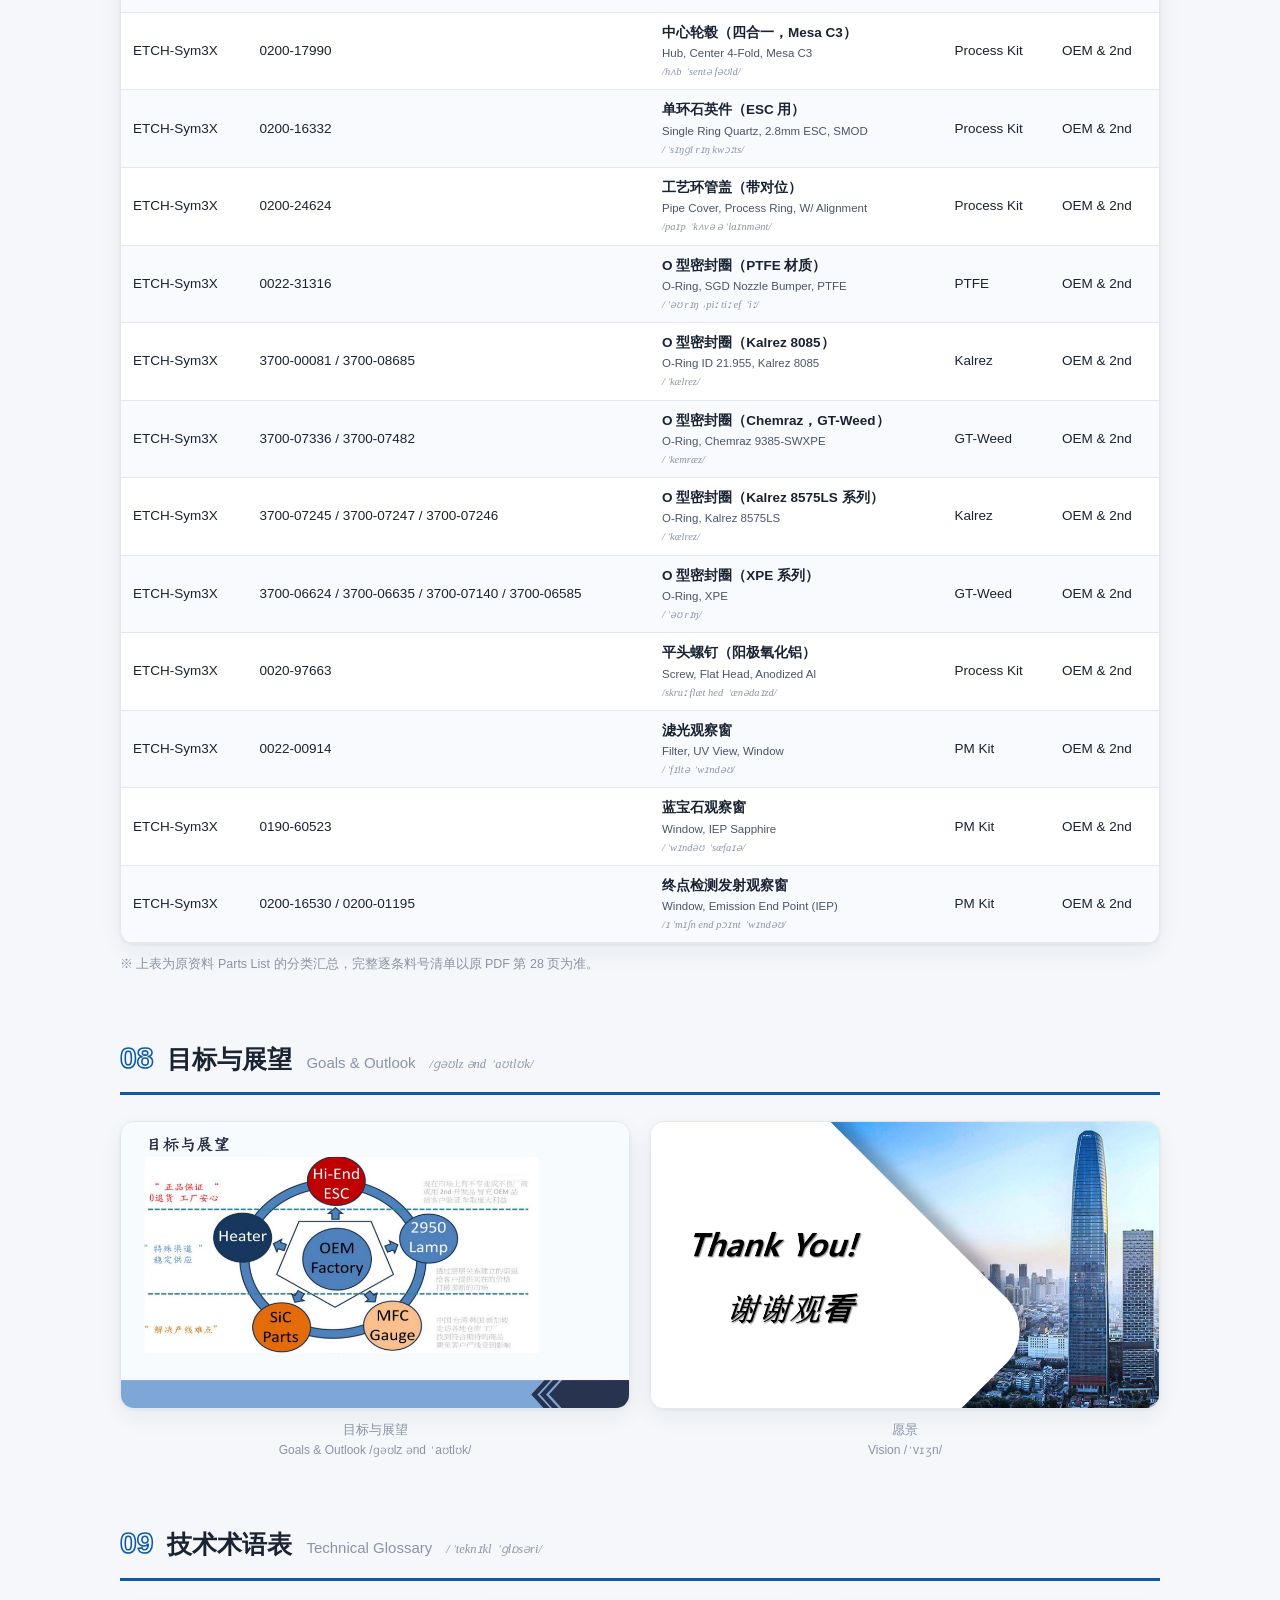
==== commit 6a92c7b7: "ESC 章节：用可交互 Hydra 结构图谱页替换静态截图（iframe 嵌入 + 全屏入口）" ====
--- a/index.html
+++ b/index.html
@@ -94,6 +94,18 @@
   .ok{color:var(--ok)} .no-x{color:var(--no)} .na{color:var(--na);font-weight:600}
   figure{margin:22px 0}
   figure img{width:100%;border-radius:var(--radius);border:1px solid var(--line);box-shadow:var(--shadow);display:block}
+  /* 内嵌整页（结构图谱） */
+  .embed-wrap{
+    position:relative;width:100%;aspect-ratio:16/9;
+    border:1px solid var(--line);border-radius:var(--radius);
+    box-shadow:var(--shadow);overflow:hidden;background:#dce4ea;
+  }
+  .embed-wrap iframe{position:absolute;inset:0;width:100%;height:100%;border:0;display:block}
+  .embed-link{
+    display:inline-block;margin-top:8px;font-size:12.5px;font-weight:600;color:var(--accent);
+    text-decoration:none;border-bottom:1px dashed var(--accent-2);
+  }
+  .embed-link:hover{color:var(--accent-2)}
   figcaption{margin-top:10px;font-size:13px;color:var(--muted);text-align:center}
   figcaption .en{display:block;font-size:12px}
   figcaption .ipa{display:block;font-size:11px;font-family:Georgia,serif;font-style:italic}
@@ -236,8 +248,10 @@
   </div>
 
   <figure>
-    <img src="assets/page-04.jpg" alt="Hydra ESC 结构示意（Top View / Bottom View）">
-    <figcaption>Hydra ESC 结构示意<span class="en">Hydra ESC Structure — 含顶视图 Top View /tɒp vjuː/、底视图 Bottom View /ˈbɒtəm vjuː/、升降针孔 Lift Pin Hole、氦气孔 He (Helium) Hole /ˈhiːliəm həʊl/、直流孔 DC Hole、冷却液孔 Coolant Hole /ˈkuːlənt həʊl/、热电偶孔 TC (Thermocouple) Hole /ˈθɜːməʊkʌpl/、Corvus Pin、ring / rib / dimple 凹点 /ˈdɪmpl/</span></figcaption>
+    <div class="embed-wrap">
+      <iframe src="hydra-esc/index.html" title="Hydra ESC 结构图谱（中英双语，点击局部可放大）" loading="lazy"></iframe>
+    </div>
+    <figcaption>Hydra ESC 结构图谱（可交互，点击局部放大）<span class="en">Hydra ESC Structure Atlas — 顶视图 Top View /tɒp vjuː/ · 底视图 Bottom View /ˈbɒtəm vjuː/ · 盘面局部 Surface Details /ˈsɜːfɪs ˈdiːteɪlz/ · 底部接口 Bottom Interfaces /ˈbɒtəm ˈɪntəfeɪsɪz/</span><a class="embed-link" href="hydra-esc/index.html" target="_blank" rel="noopener">全屏打开 Open Full Page ↗</a></figcaption>
   </figure>
 
   <figure>
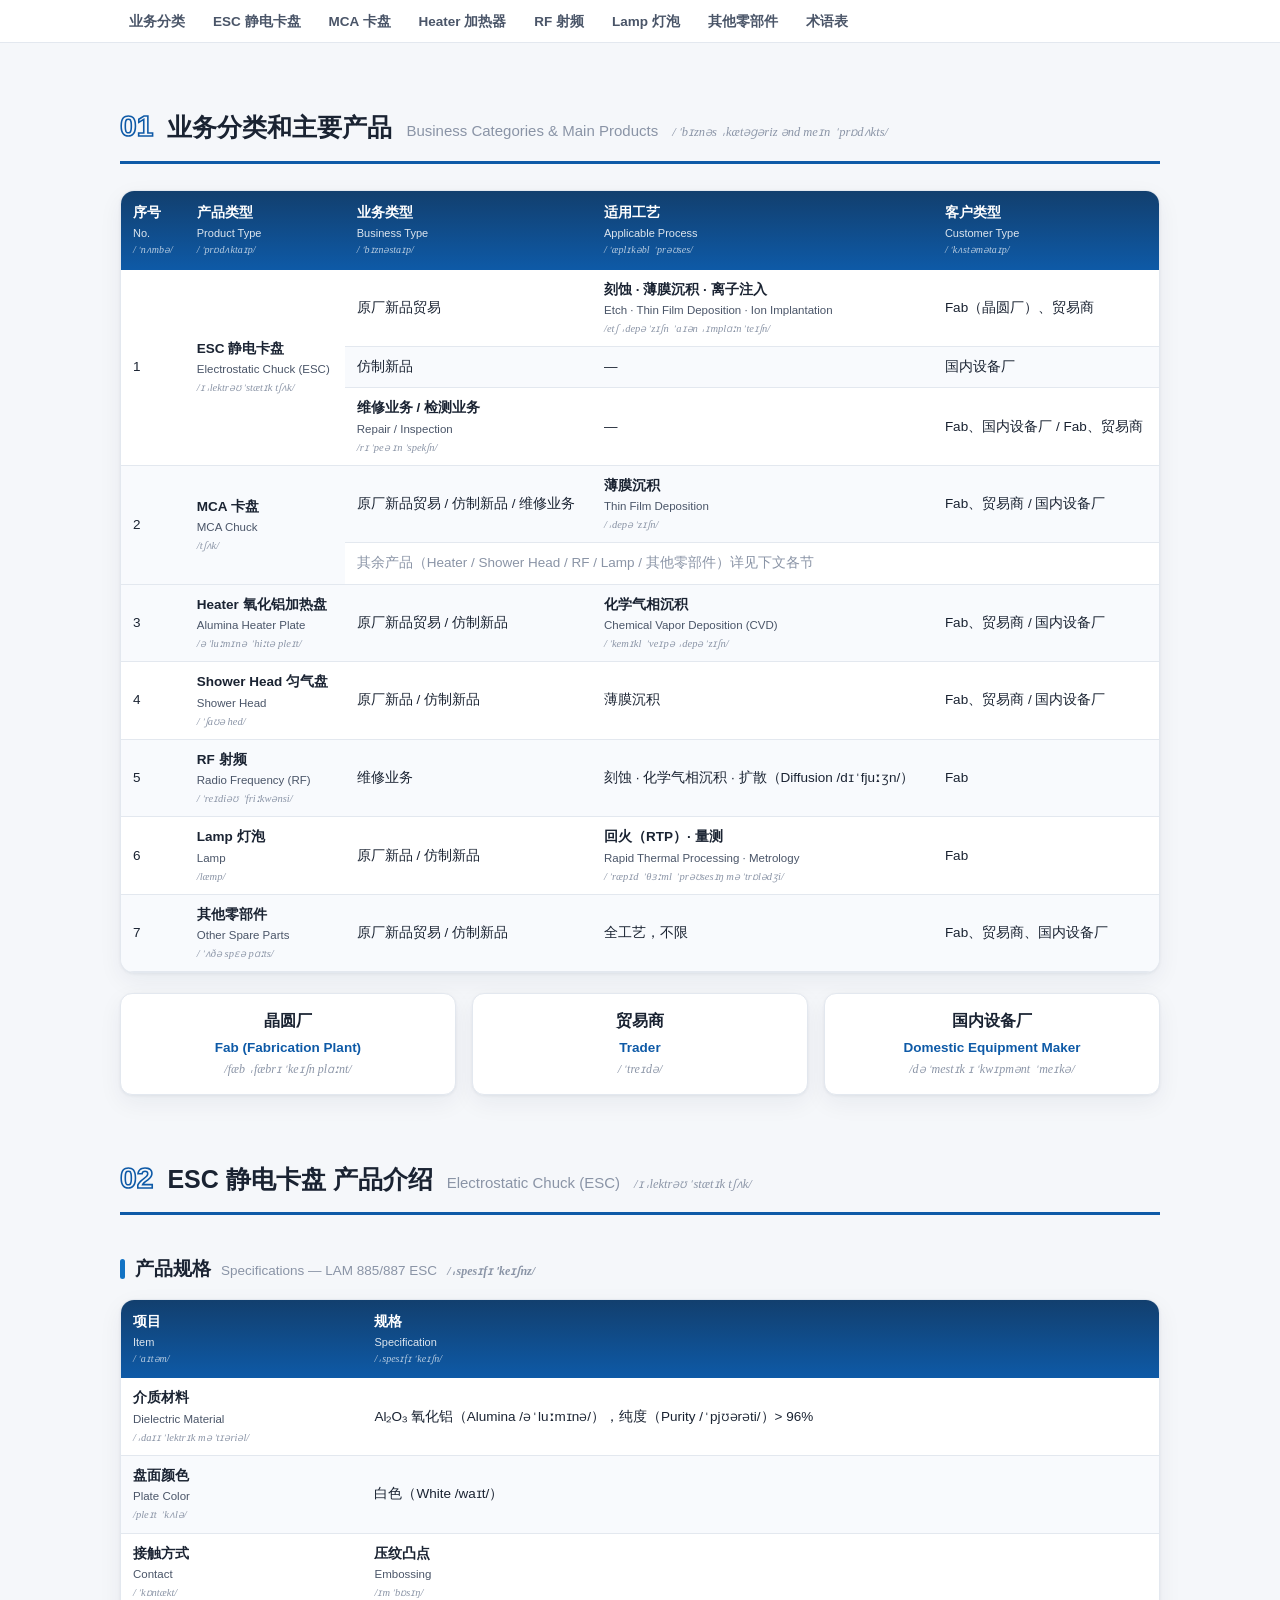
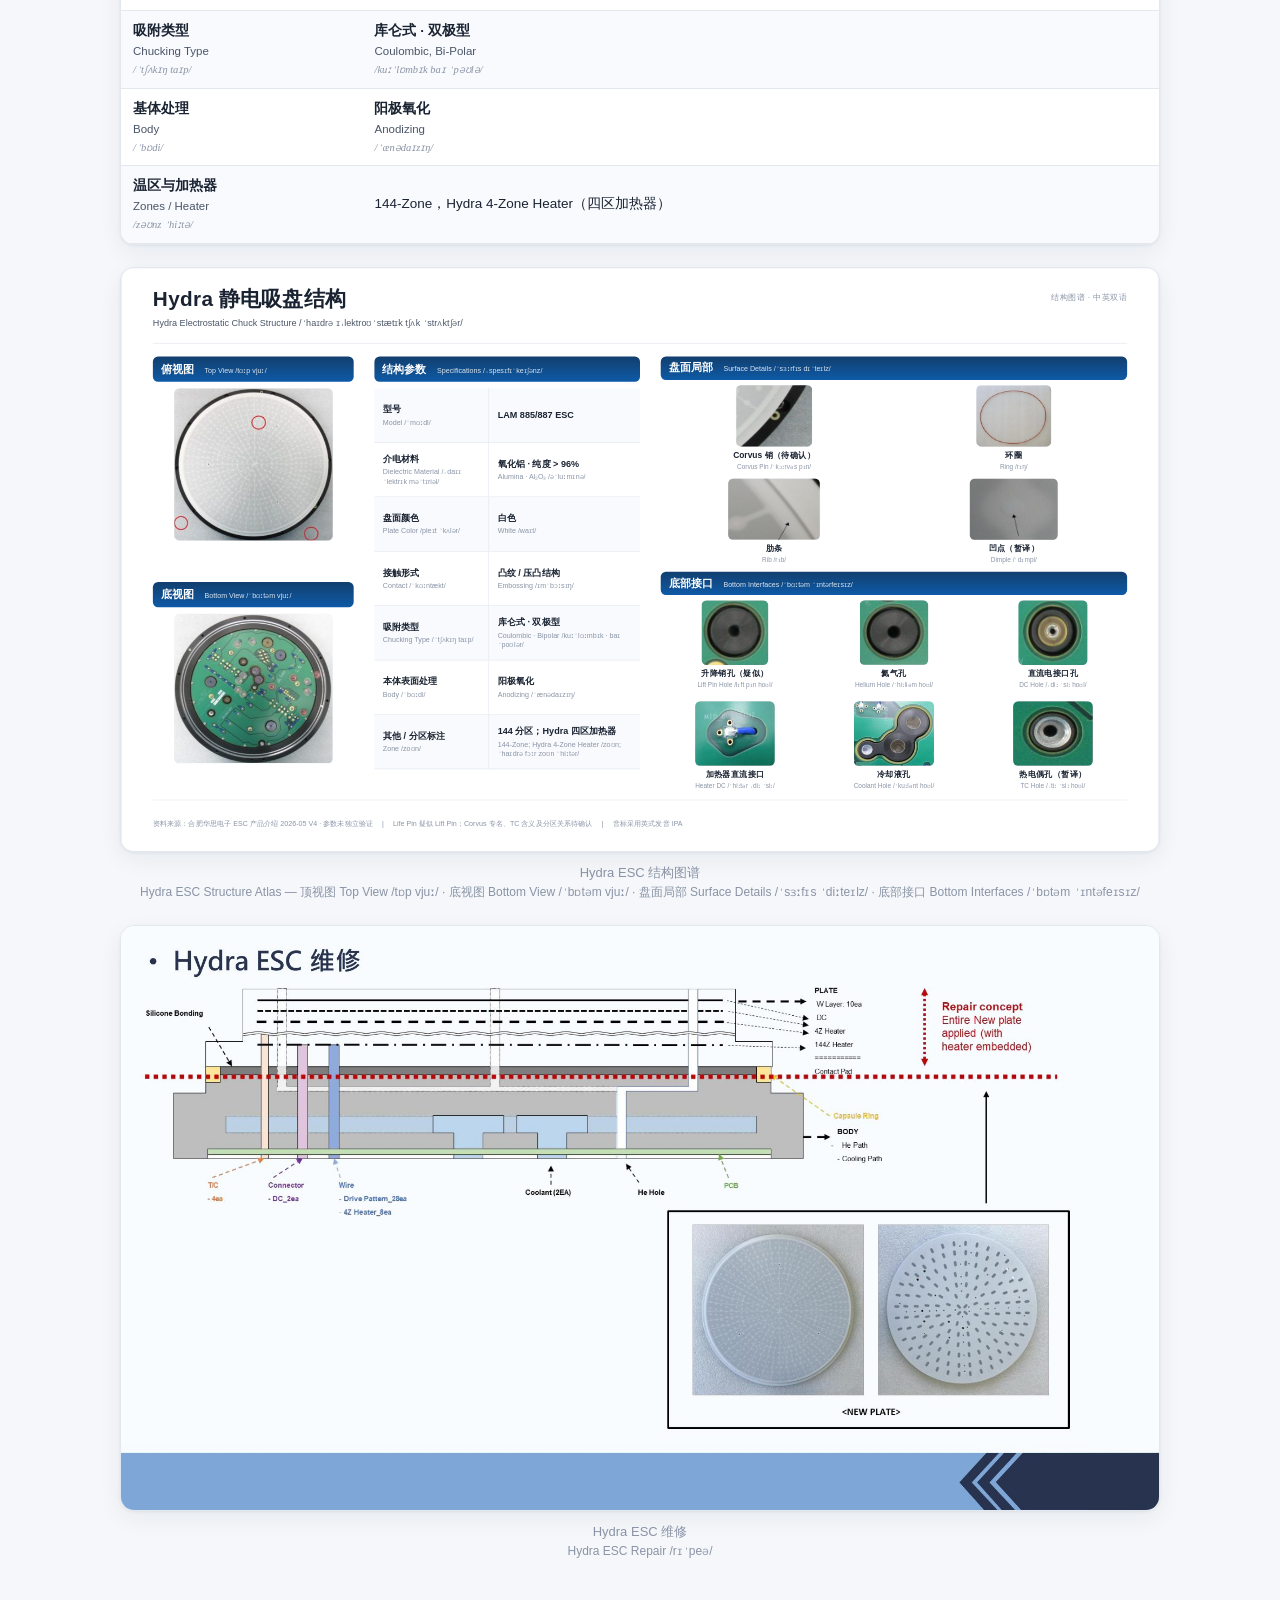
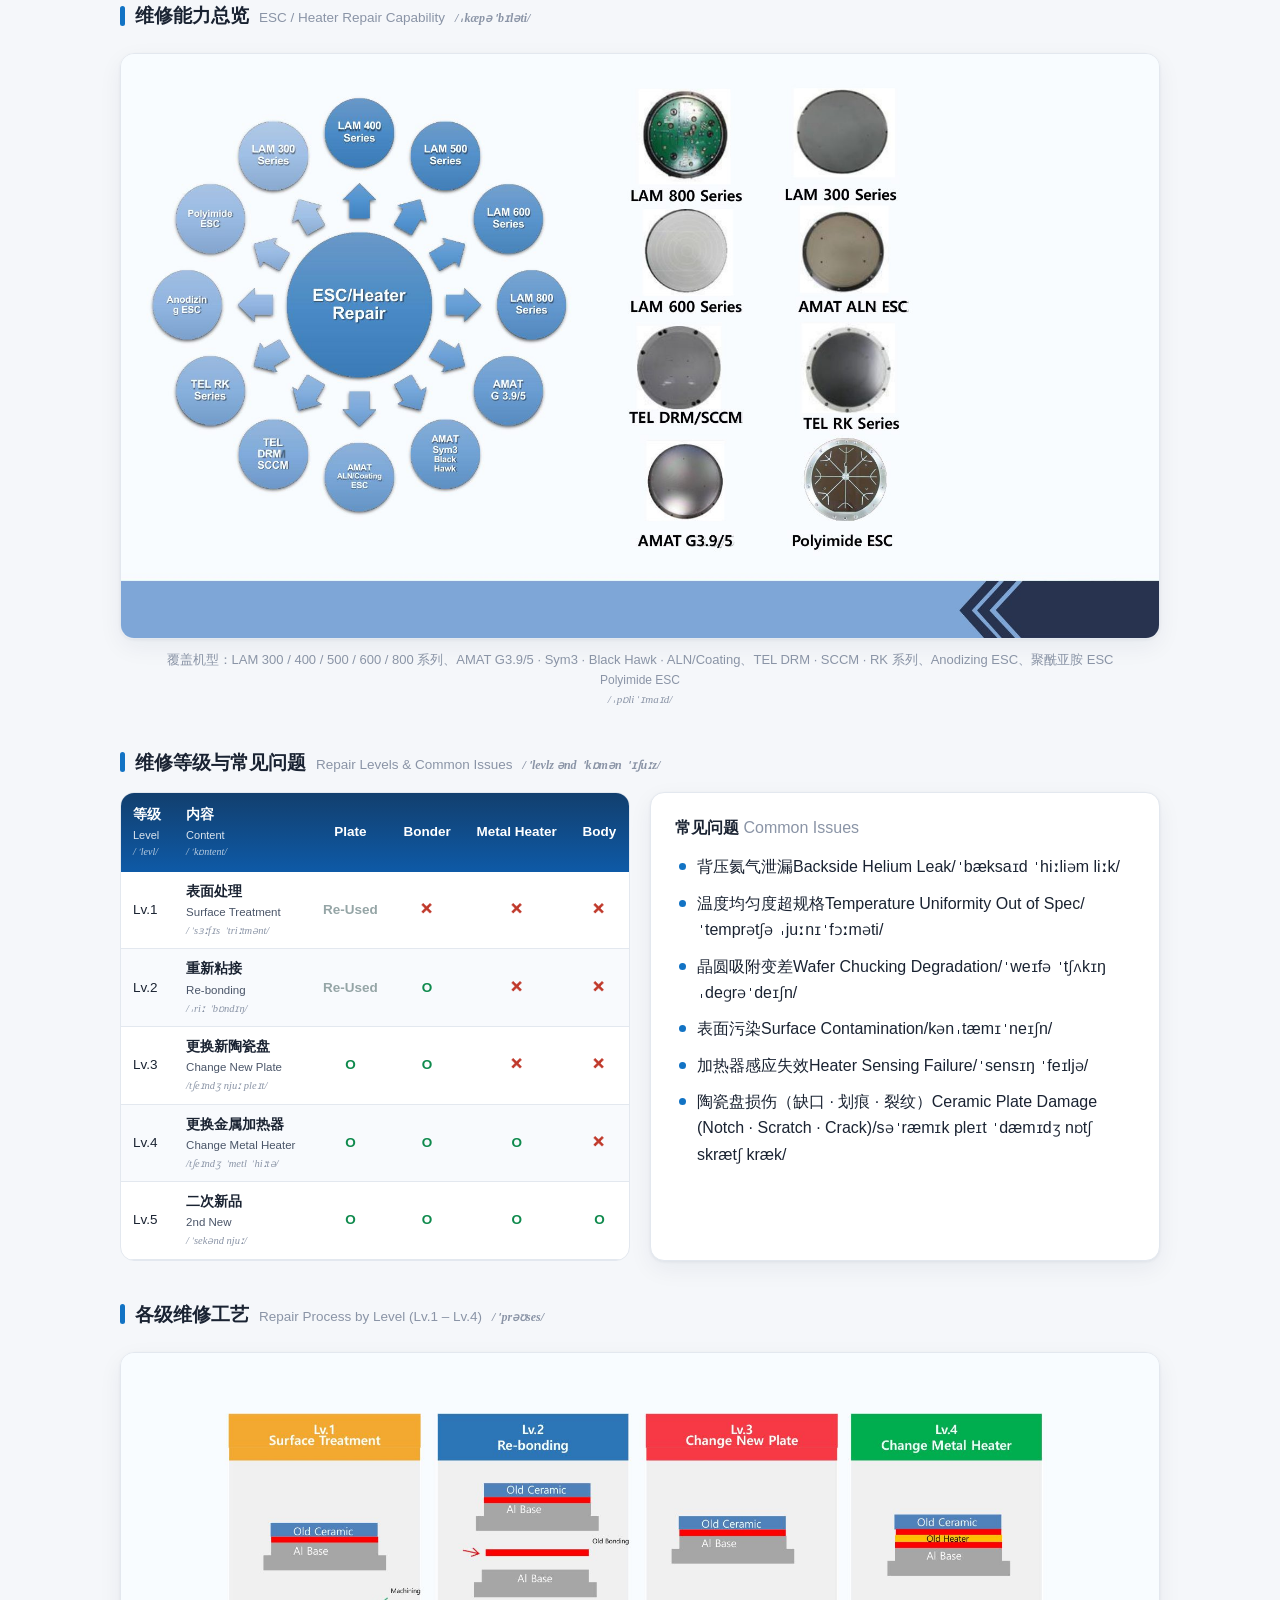
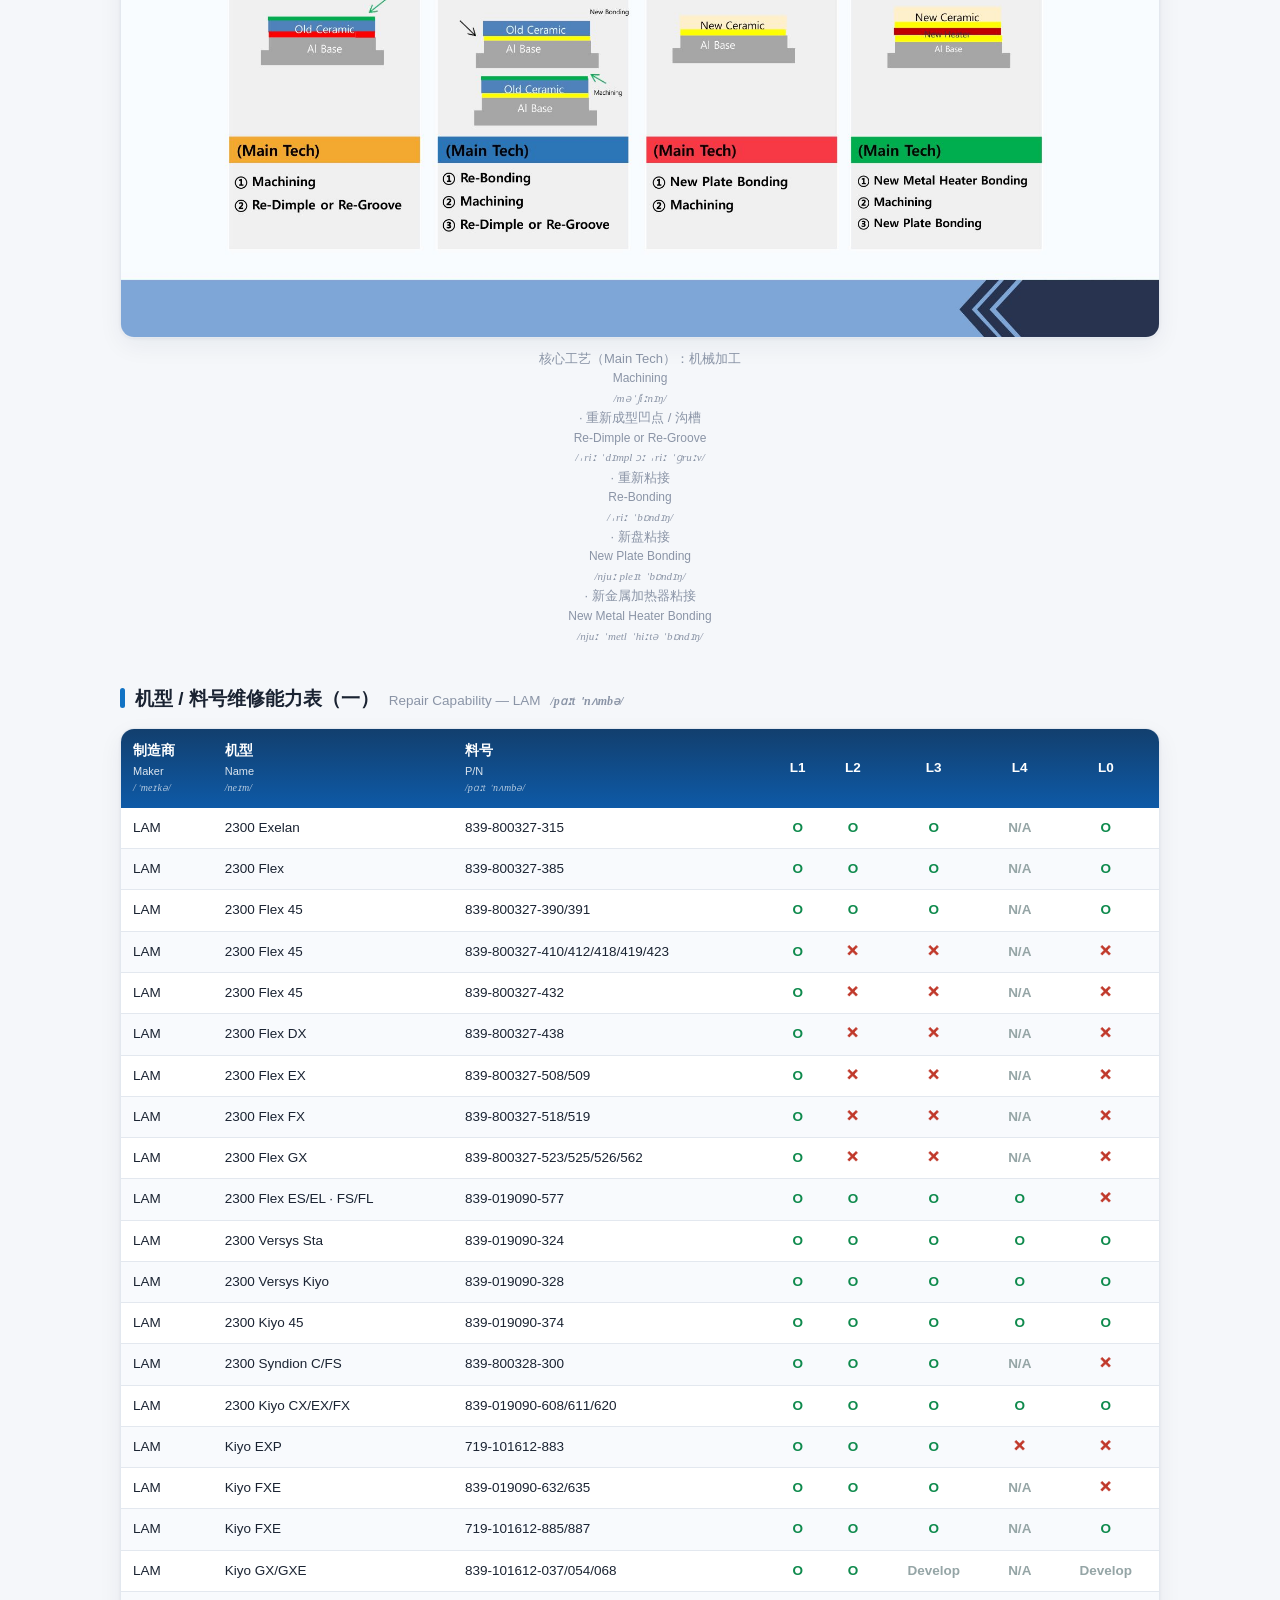
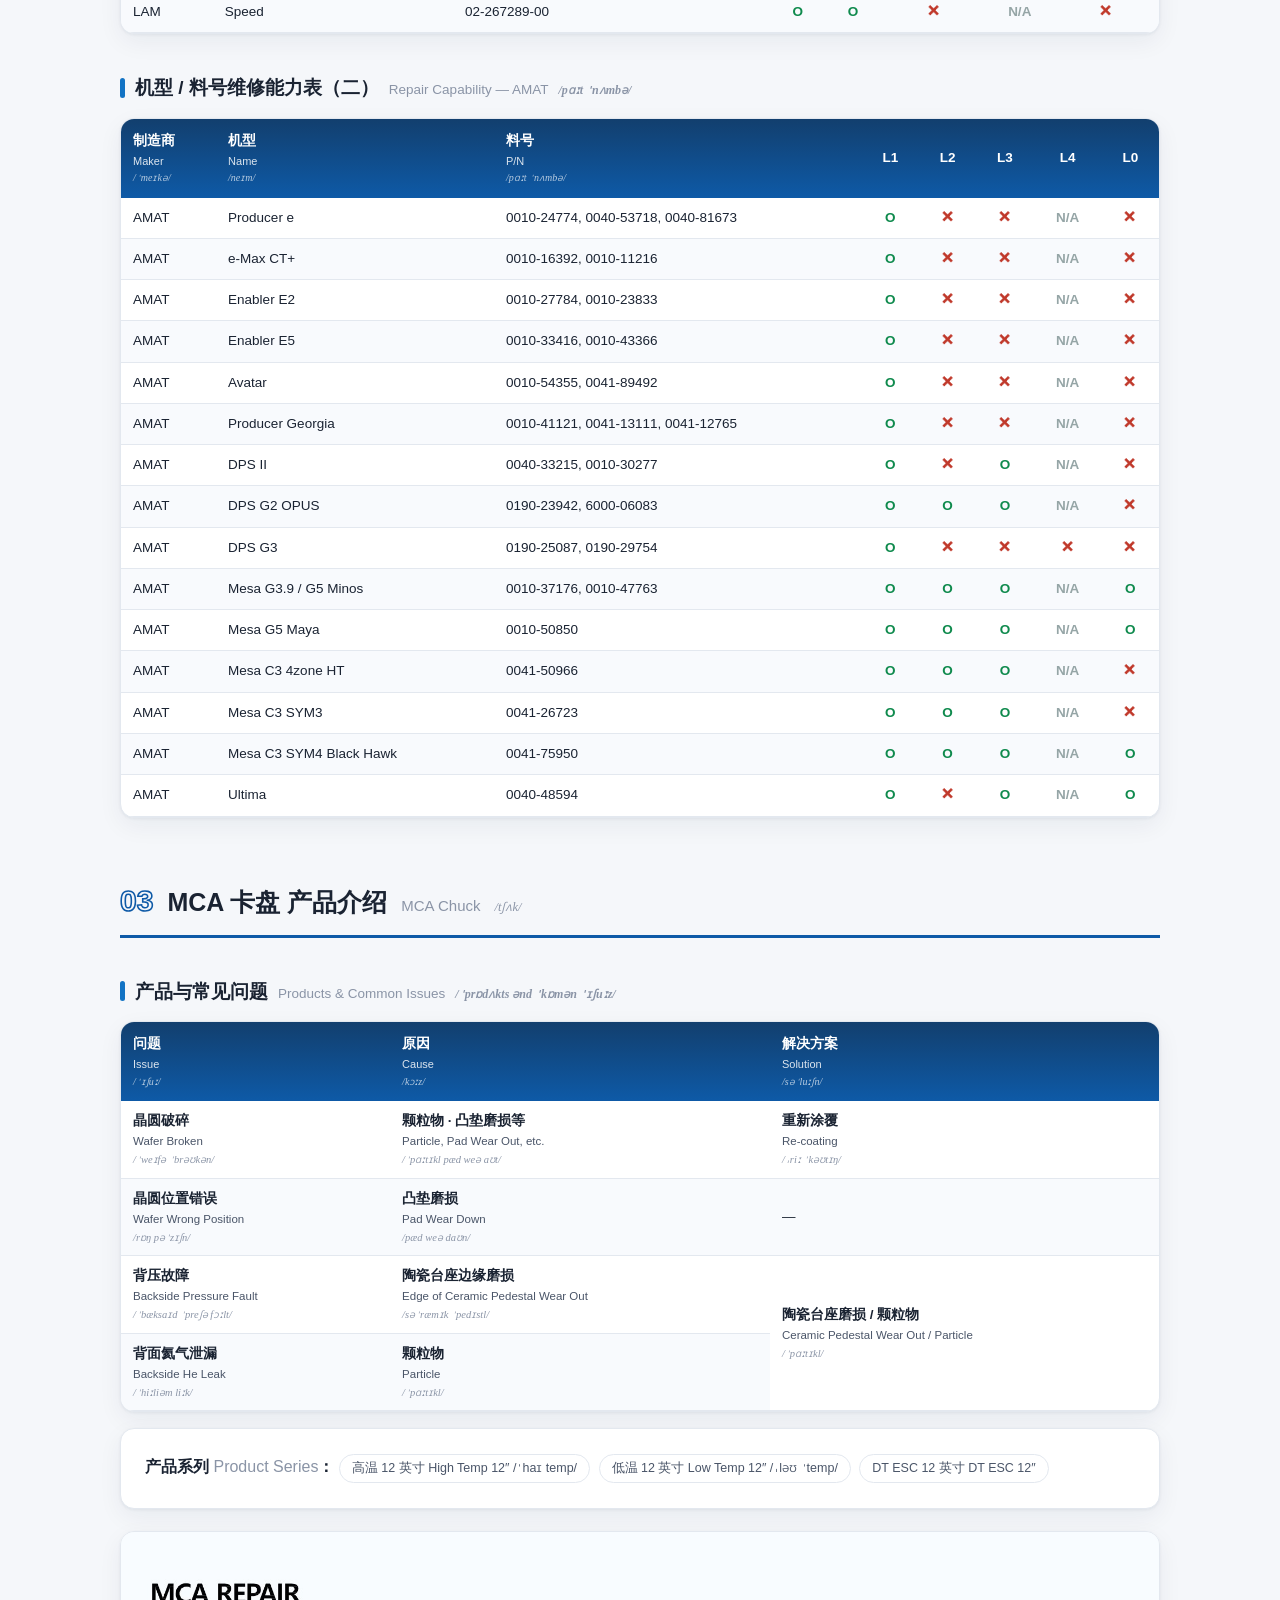
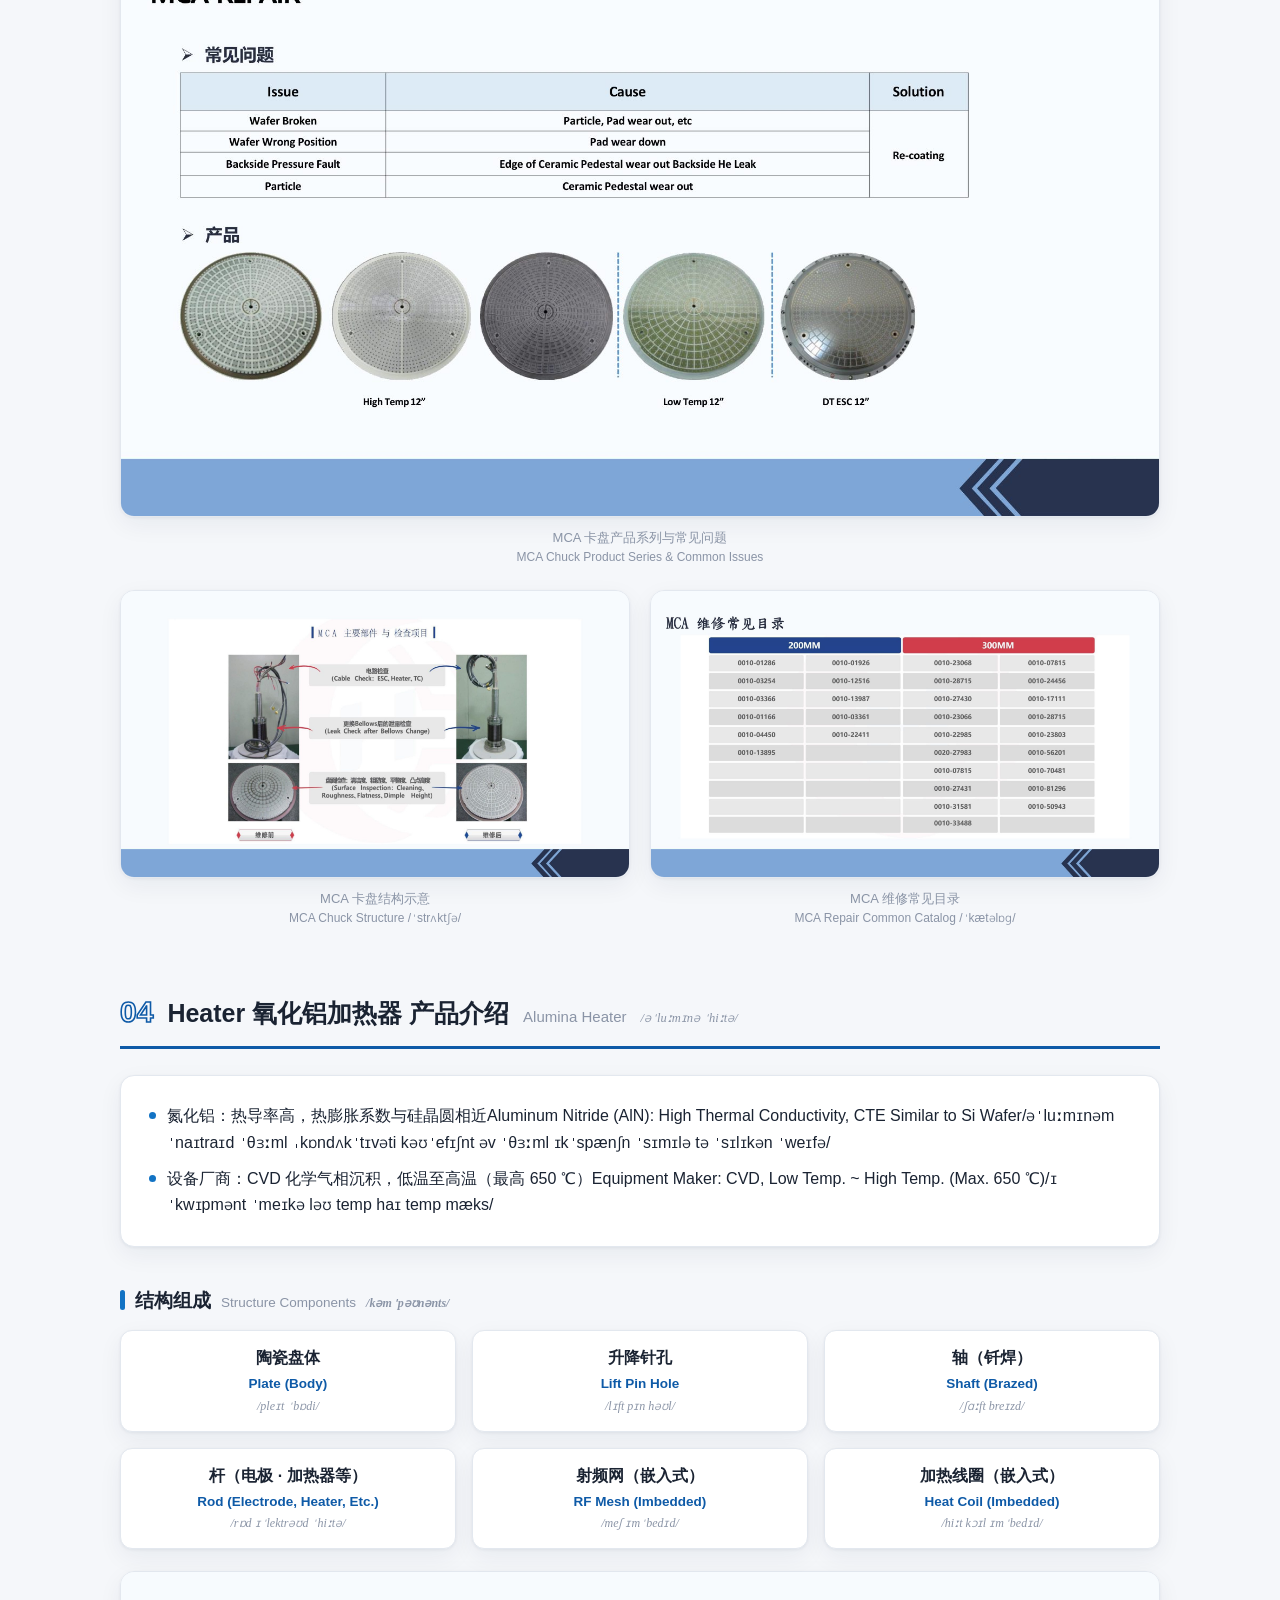
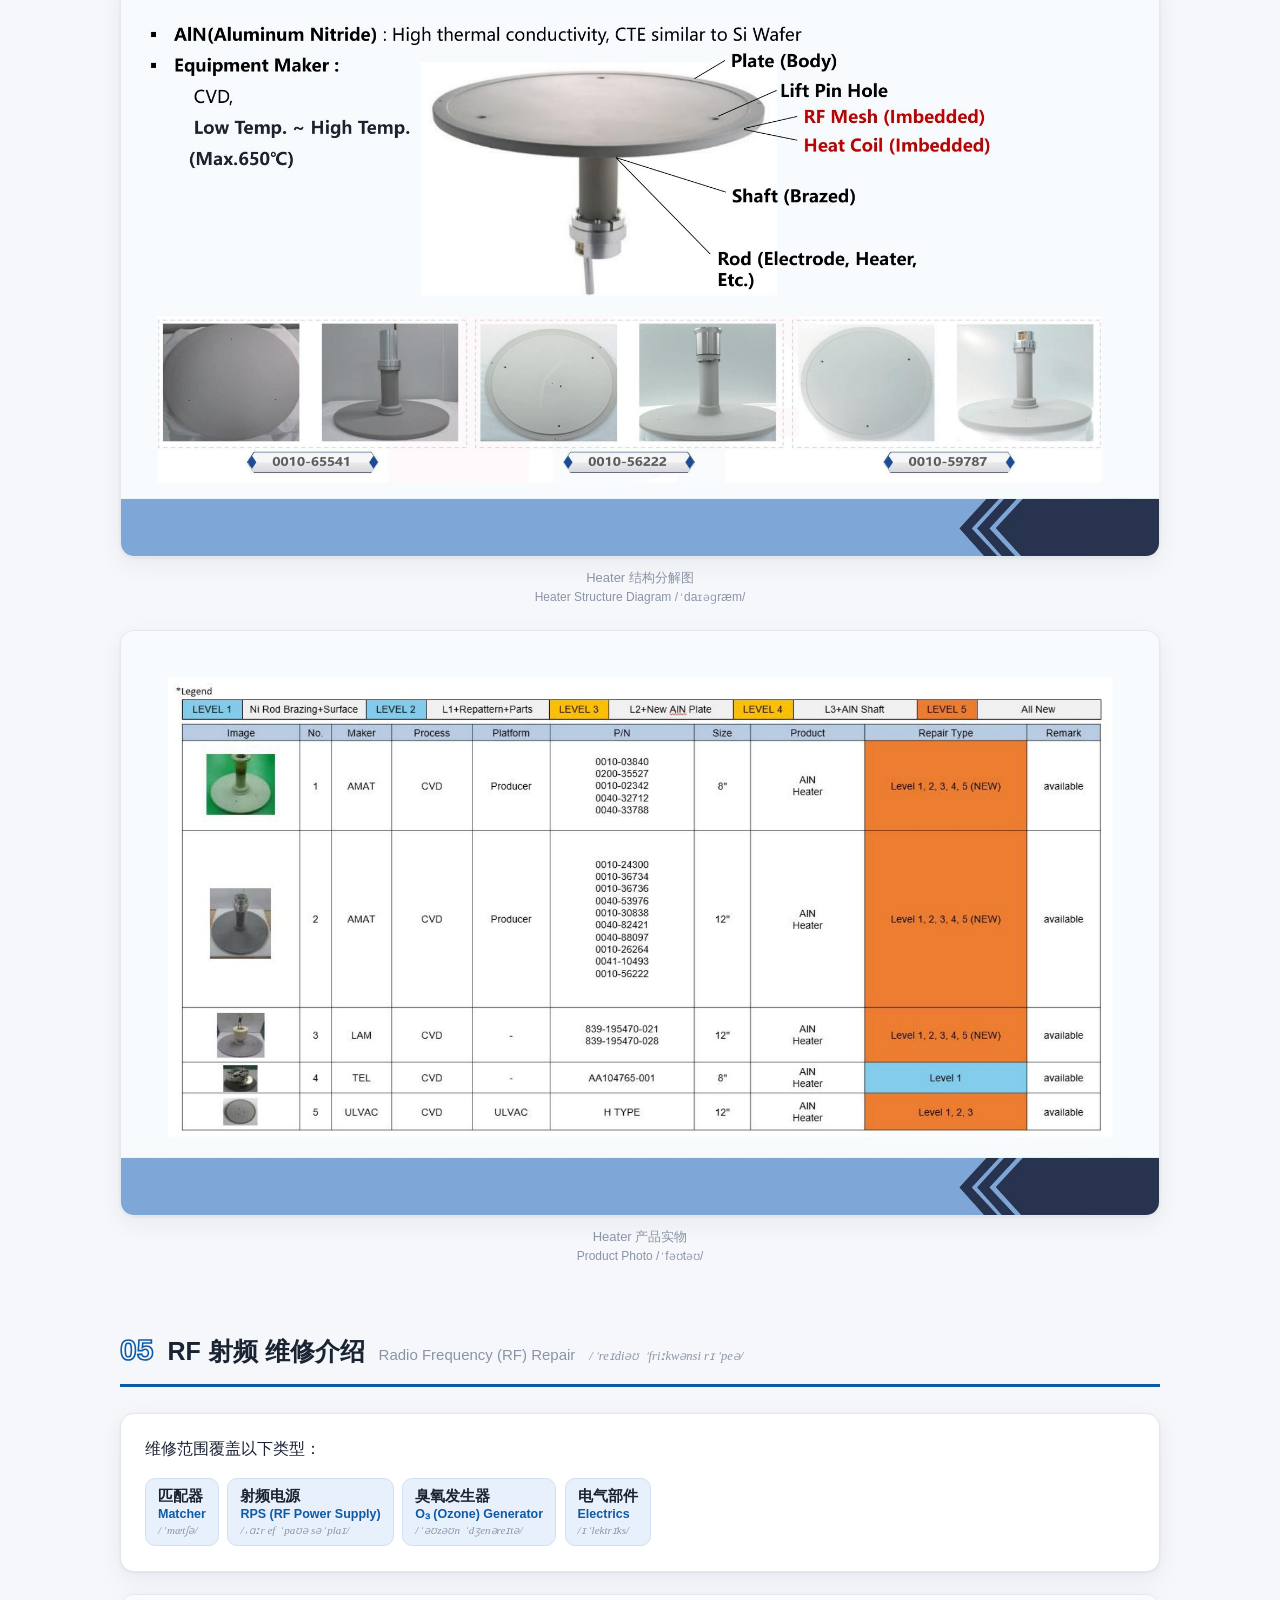
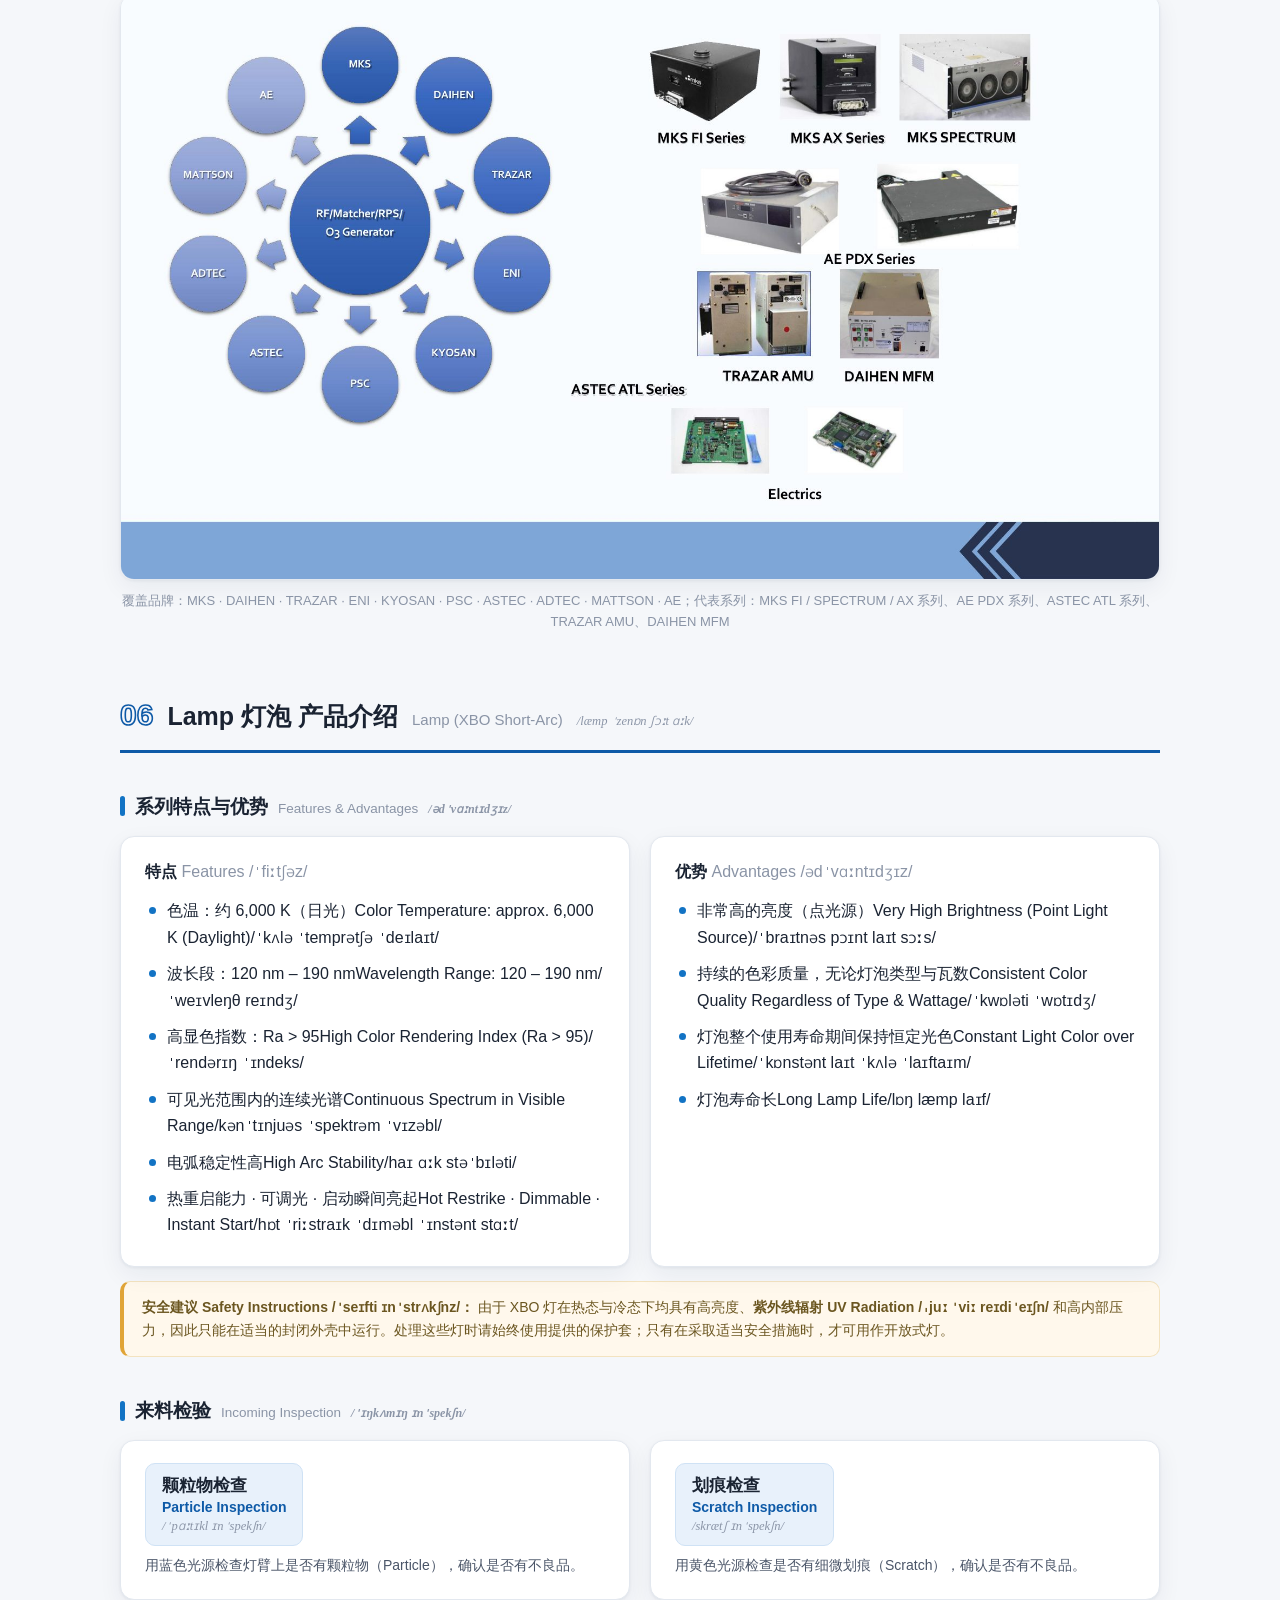
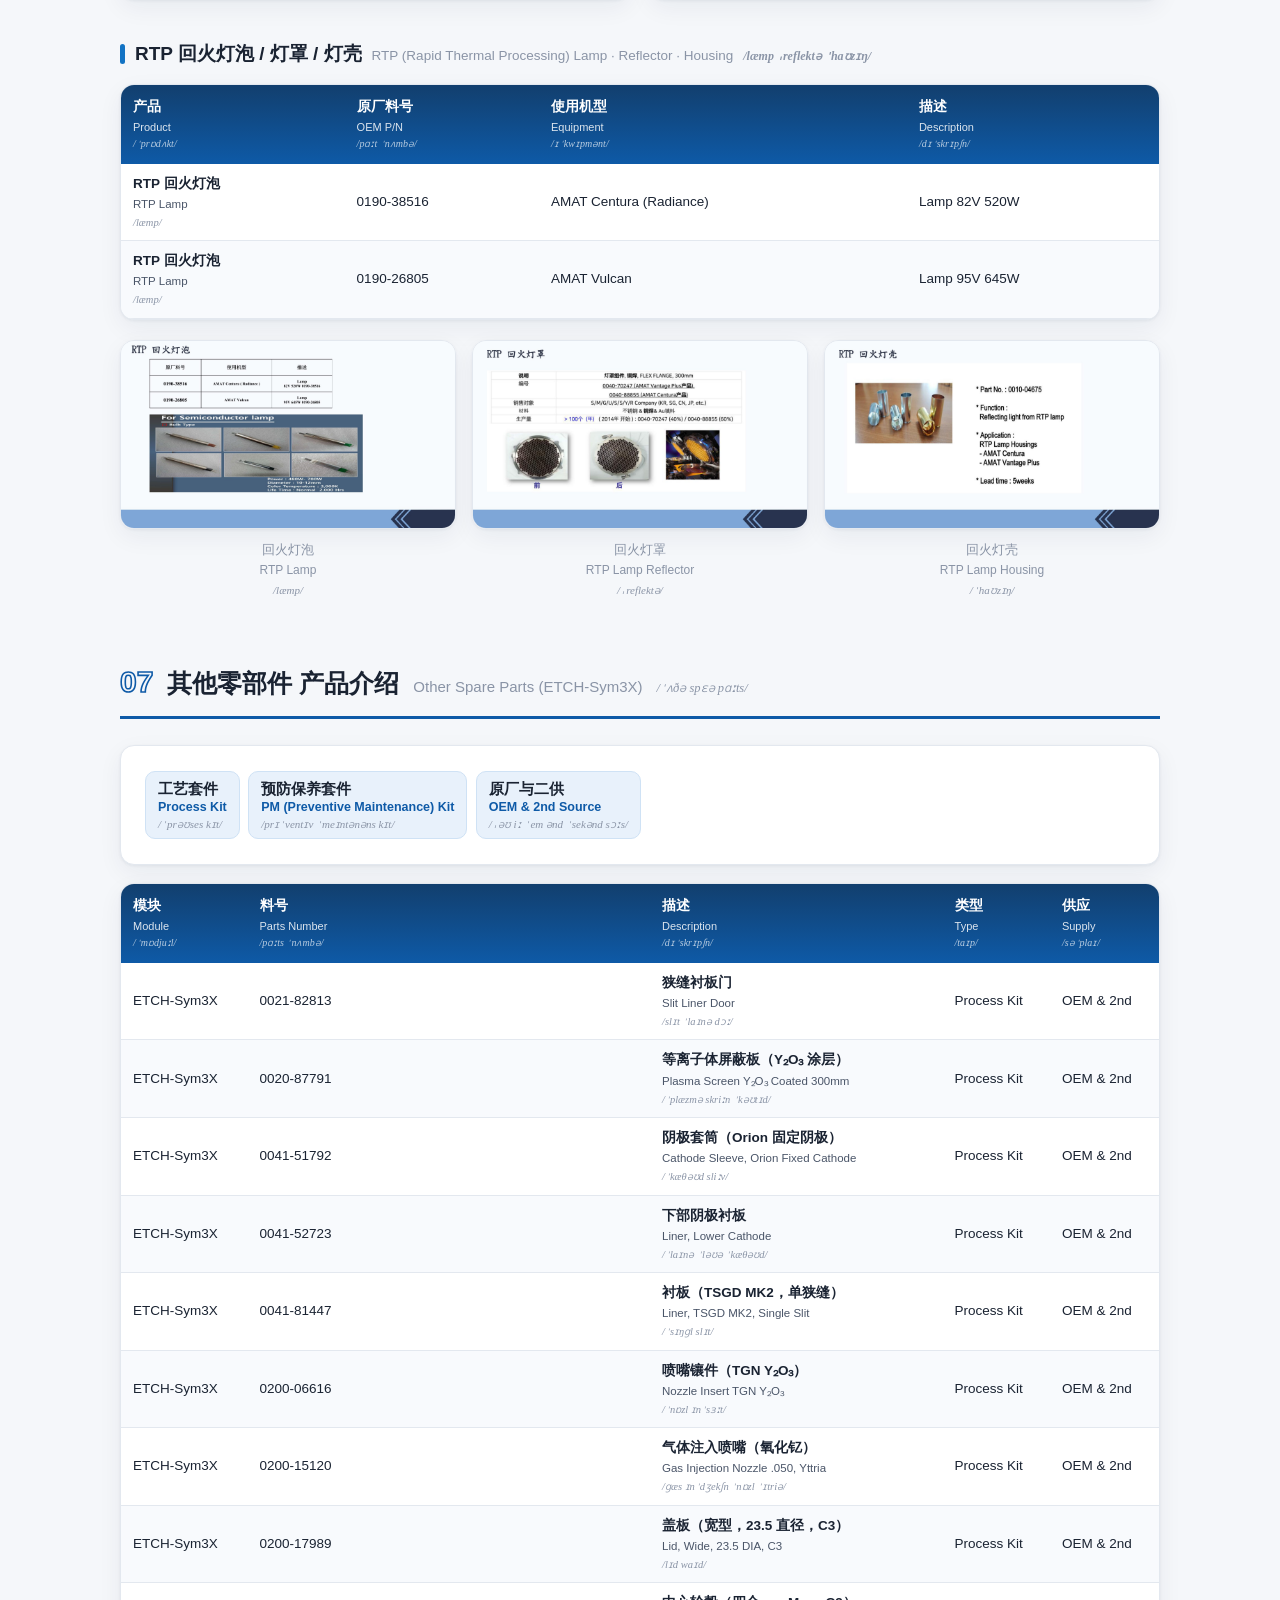
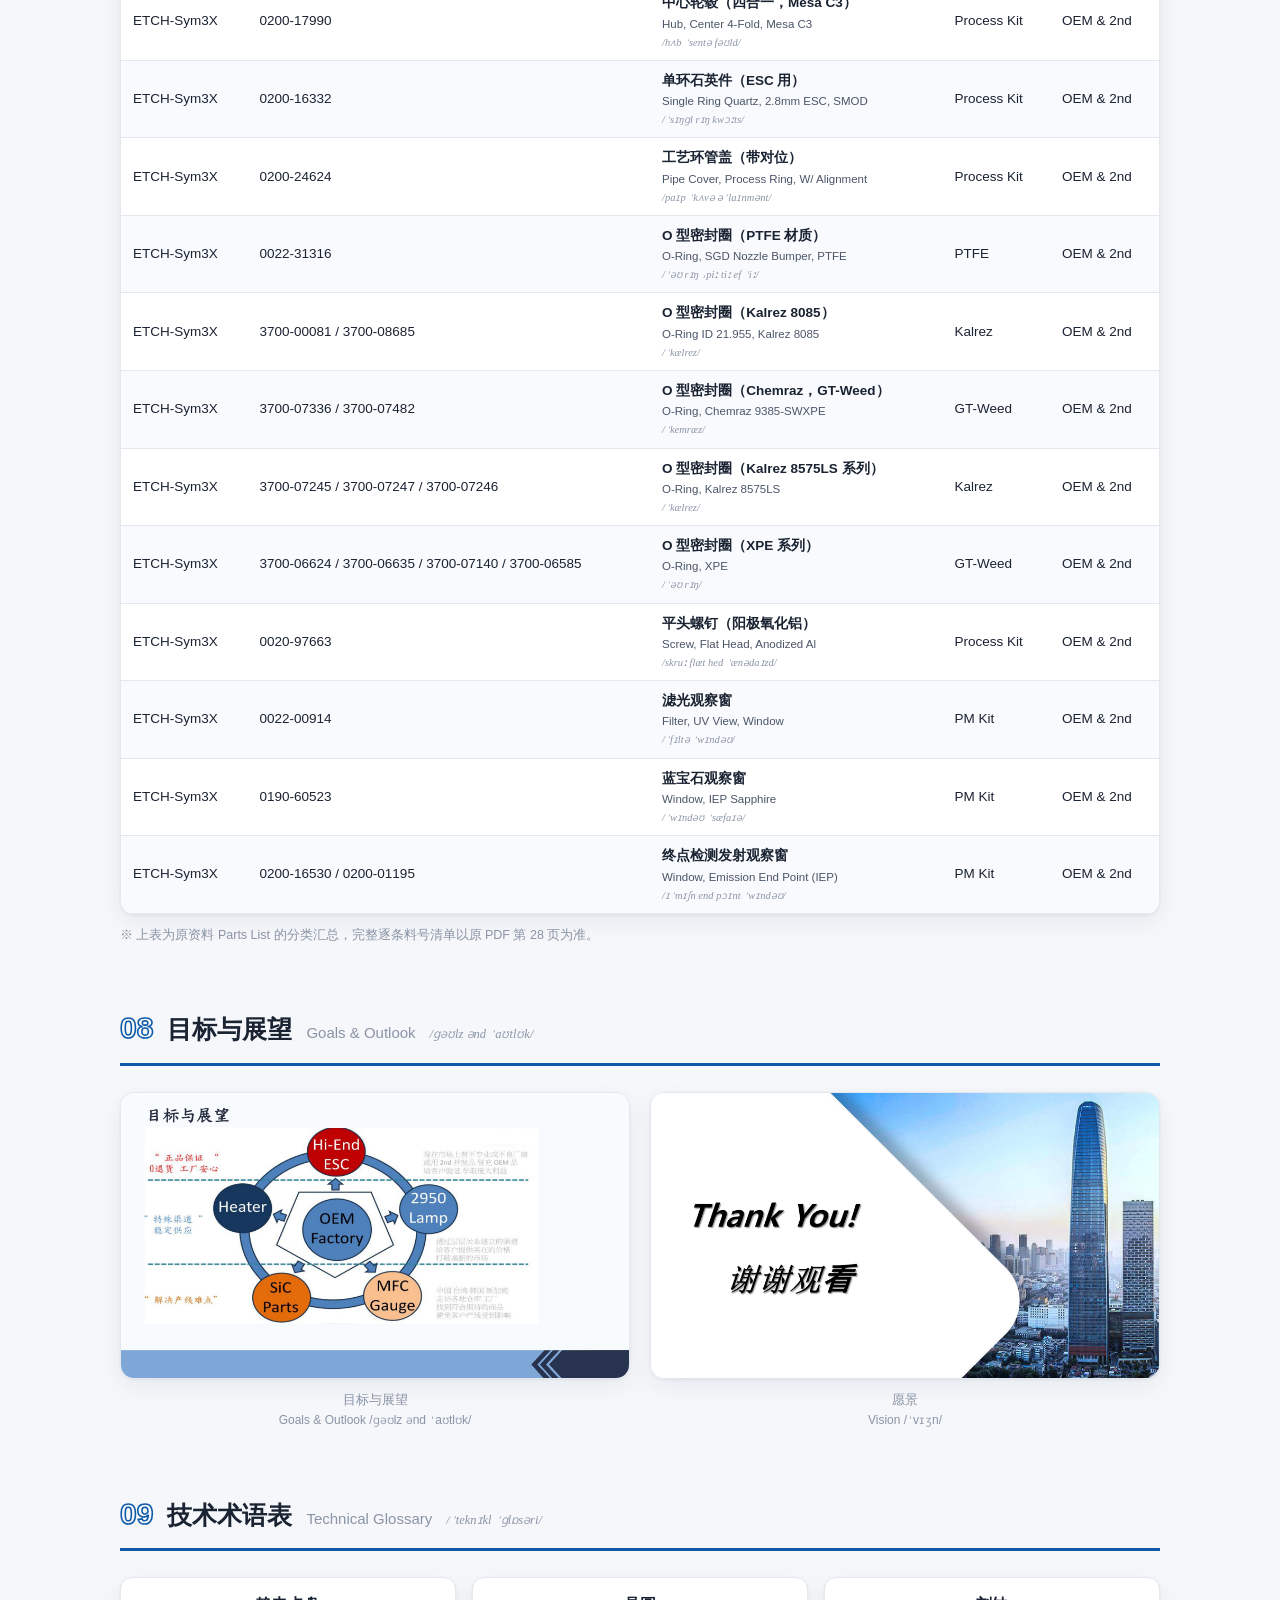
==== commit 6bef0e5c: "移除全屏放大链接，统一内嵌图谱视觉风格（布局不变）" ====
--- a/index.html
+++ b/index.html
@@ -101,11 +101,6 @@
     box-shadow:var(--shadow);overflow:hidden;background:#dce4ea;
   }
   .embed-wrap iframe{position:absolute;inset:0;width:100%;height:100%;border:0;display:block}
-  .embed-link{
-    display:inline-block;margin-top:8px;font-size:12.5px;font-weight:600;color:var(--accent);
-    text-decoration:none;border-bottom:1px dashed var(--accent-2);
-  }
-  .embed-link:hover{color:var(--accent-2)}
   figcaption{margin-top:10px;font-size:13px;color:var(--muted);text-align:center}
   figcaption .en{display:block;font-size:12px}
   figcaption .ipa{display:block;font-size:11px;font-family:Georgia,serif;font-style:italic}
@@ -249,9 +244,9 @@
 
   <figure>
     <div class="embed-wrap">
-      <iframe src="hydra-esc/index.html" title="Hydra ESC 结构图谱（中英双语，点击局部可放大）" loading="lazy"></iframe>
+      <iframe src="hydra-esc/index.html" title="Hydra ESC 结构图谱（中英双语）" loading="lazy"></iframe>
     </div>
-    <figcaption>Hydra ESC 结构图谱（可交互，点击局部放大）<span class="en">Hydra ESC Structure Atlas — 顶视图 Top View /tɒp vjuː/ · 底视图 Bottom View /ˈbɒtəm vjuː/ · 盘面局部 Surface Details /ˈsɜːfɪs ˈdiːteɪlz/ · 底部接口 Bottom Interfaces /ˈbɒtəm ˈɪntəfeɪsɪz/</span><a class="embed-link" href="hydra-esc/index.html" target="_blank" rel="noopener">全屏打开 Open Full Page ↗</a></figcaption>
+    <figcaption>Hydra ESC 结构图谱<span class="en">Hydra ESC Structure Atlas — 顶视图 Top View /tɒp vjuː/ · 底视图 Bottom View /ˈbɒtəm vjuː/ · 盘面局部 Surface Details /ˈsɜːfɪs ˈdiːteɪlz/ · 底部接口 Bottom Interfaces /ˈbɒtəm ˈɪntəfeɪsɪz/</span></figcaption>
   </figure>
 
   <figure>
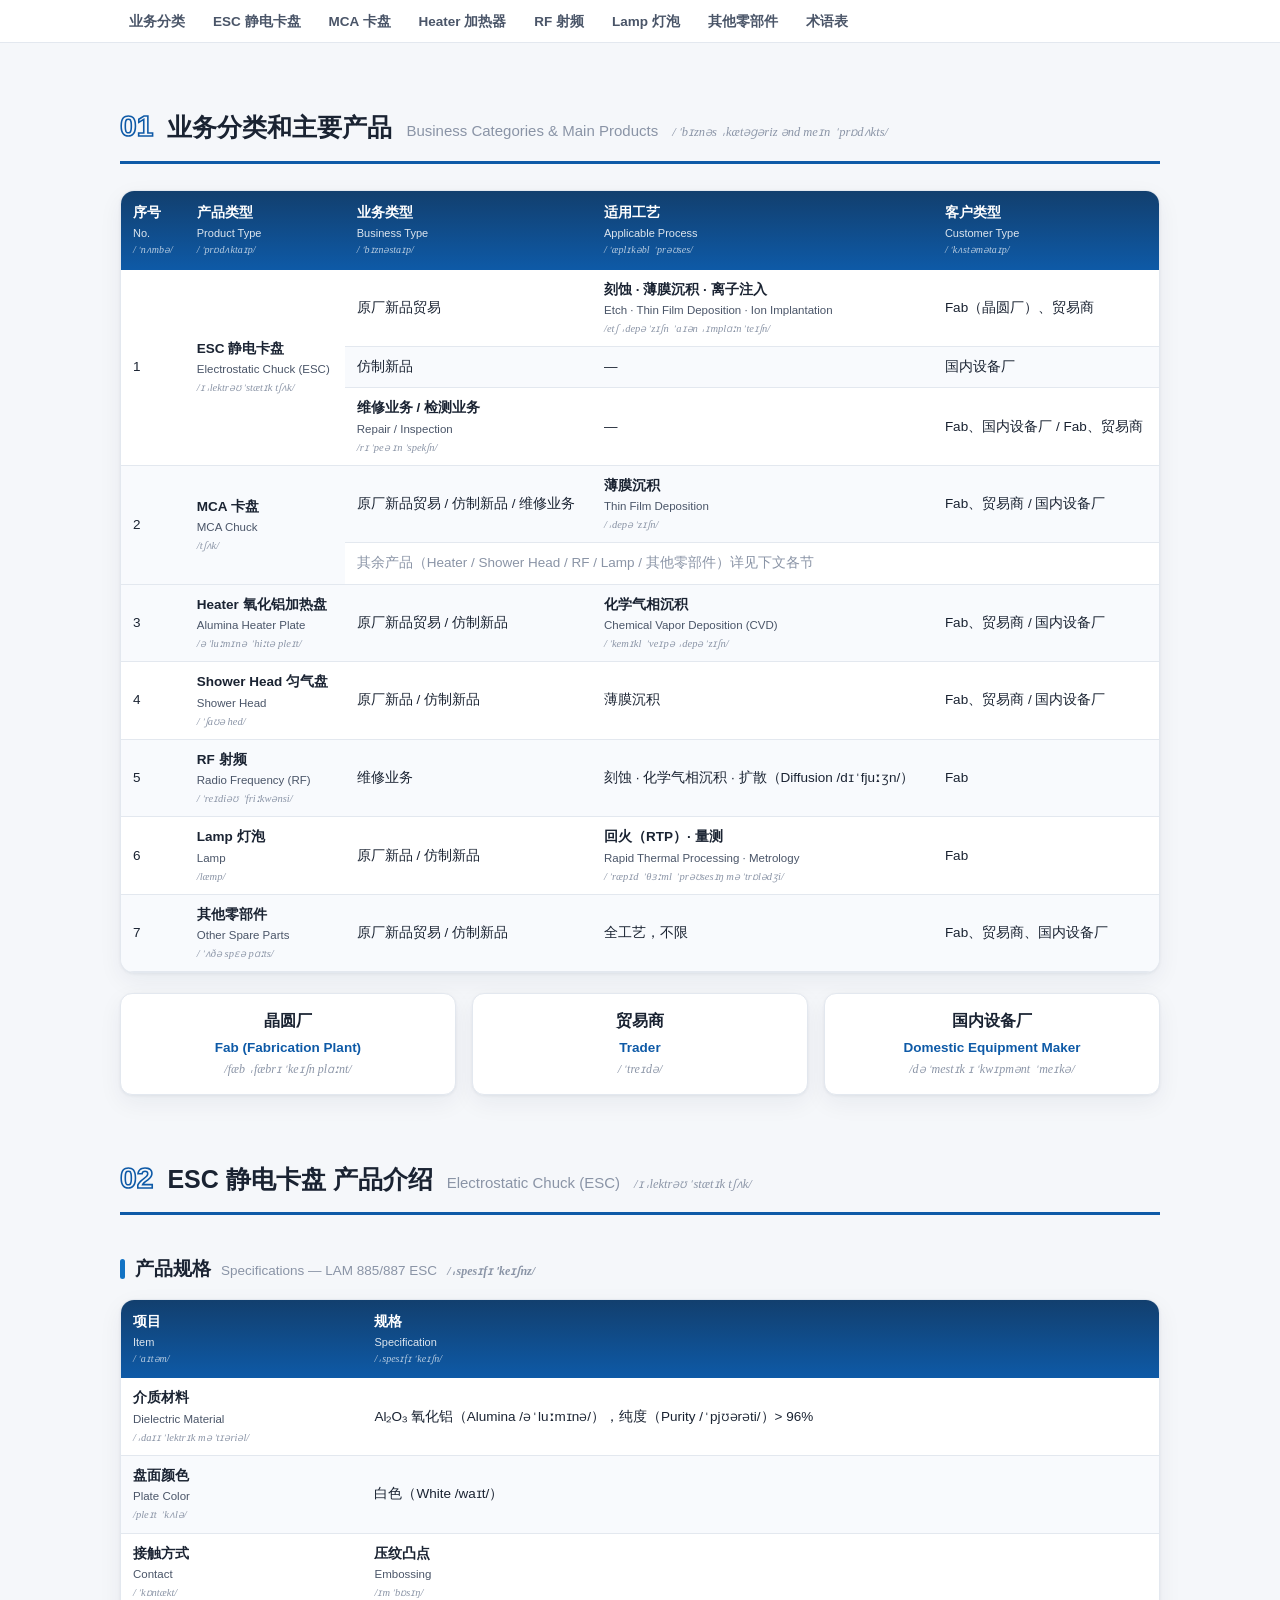
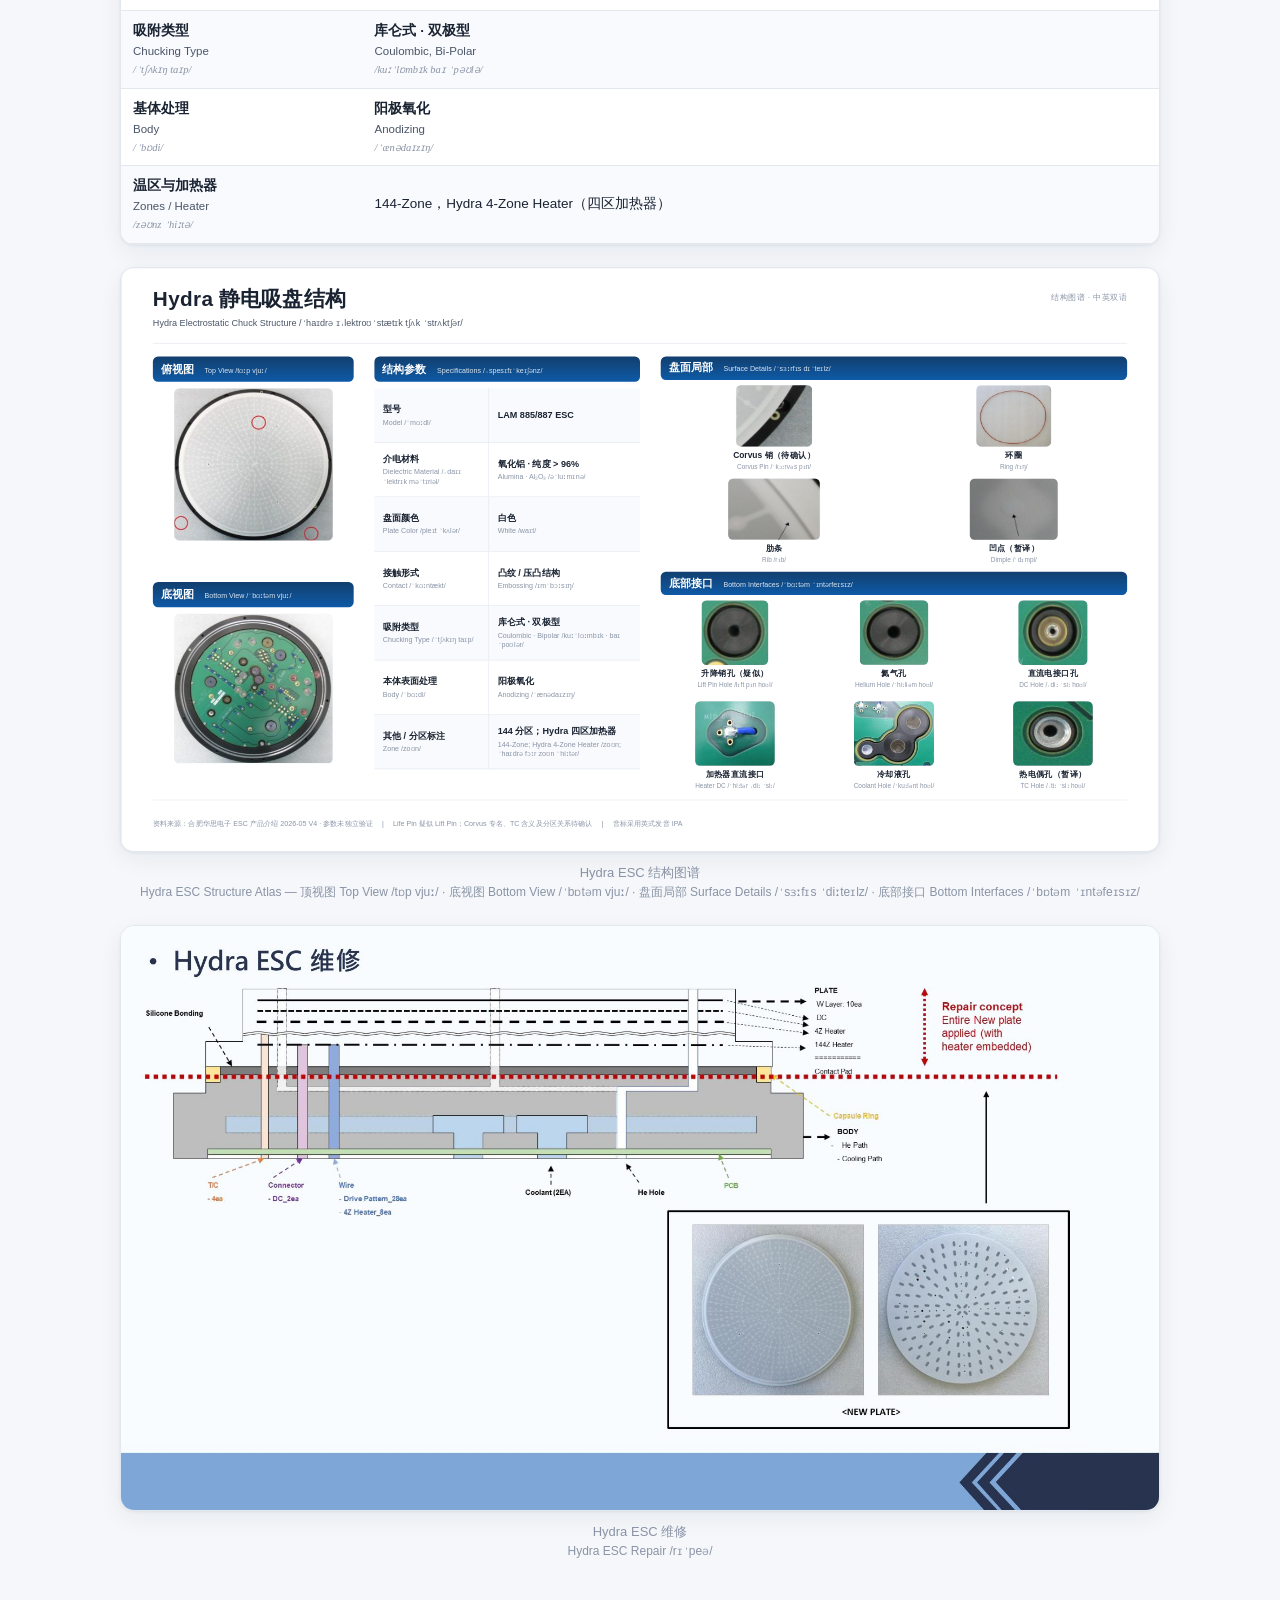
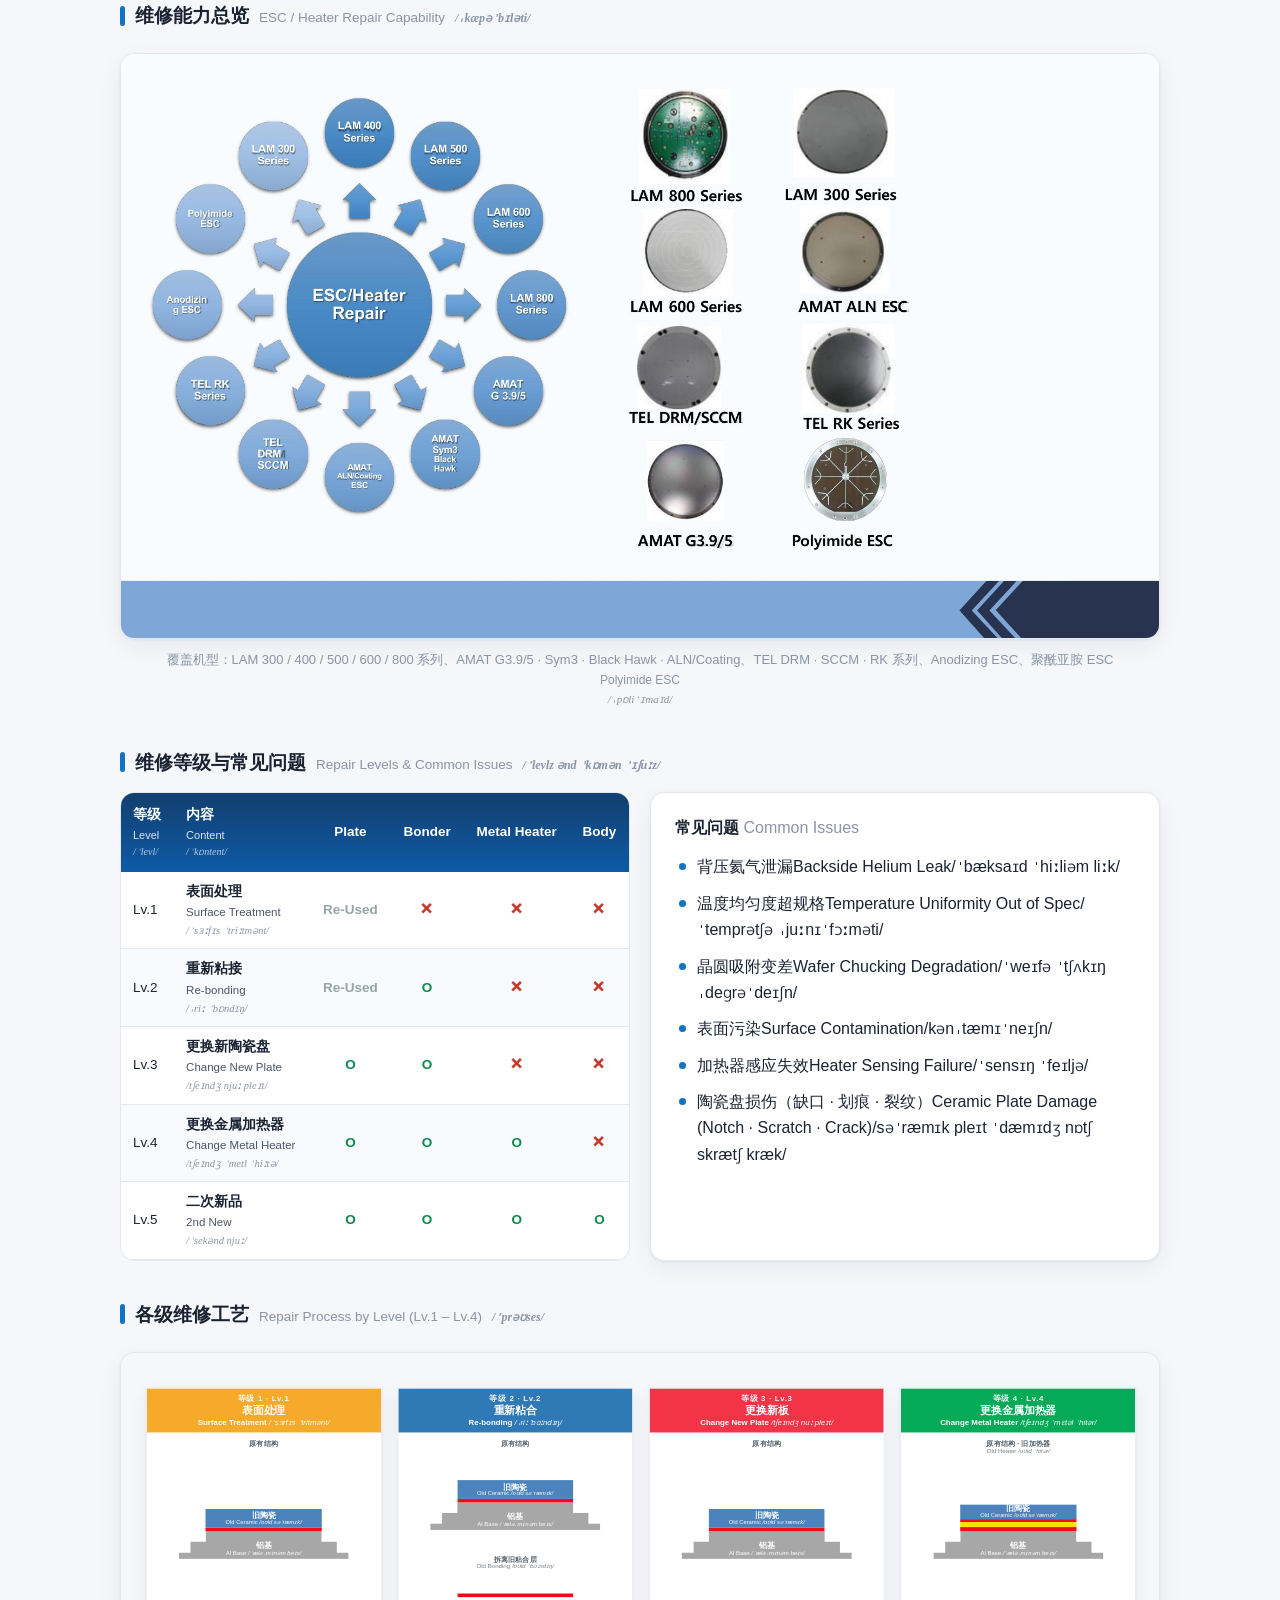
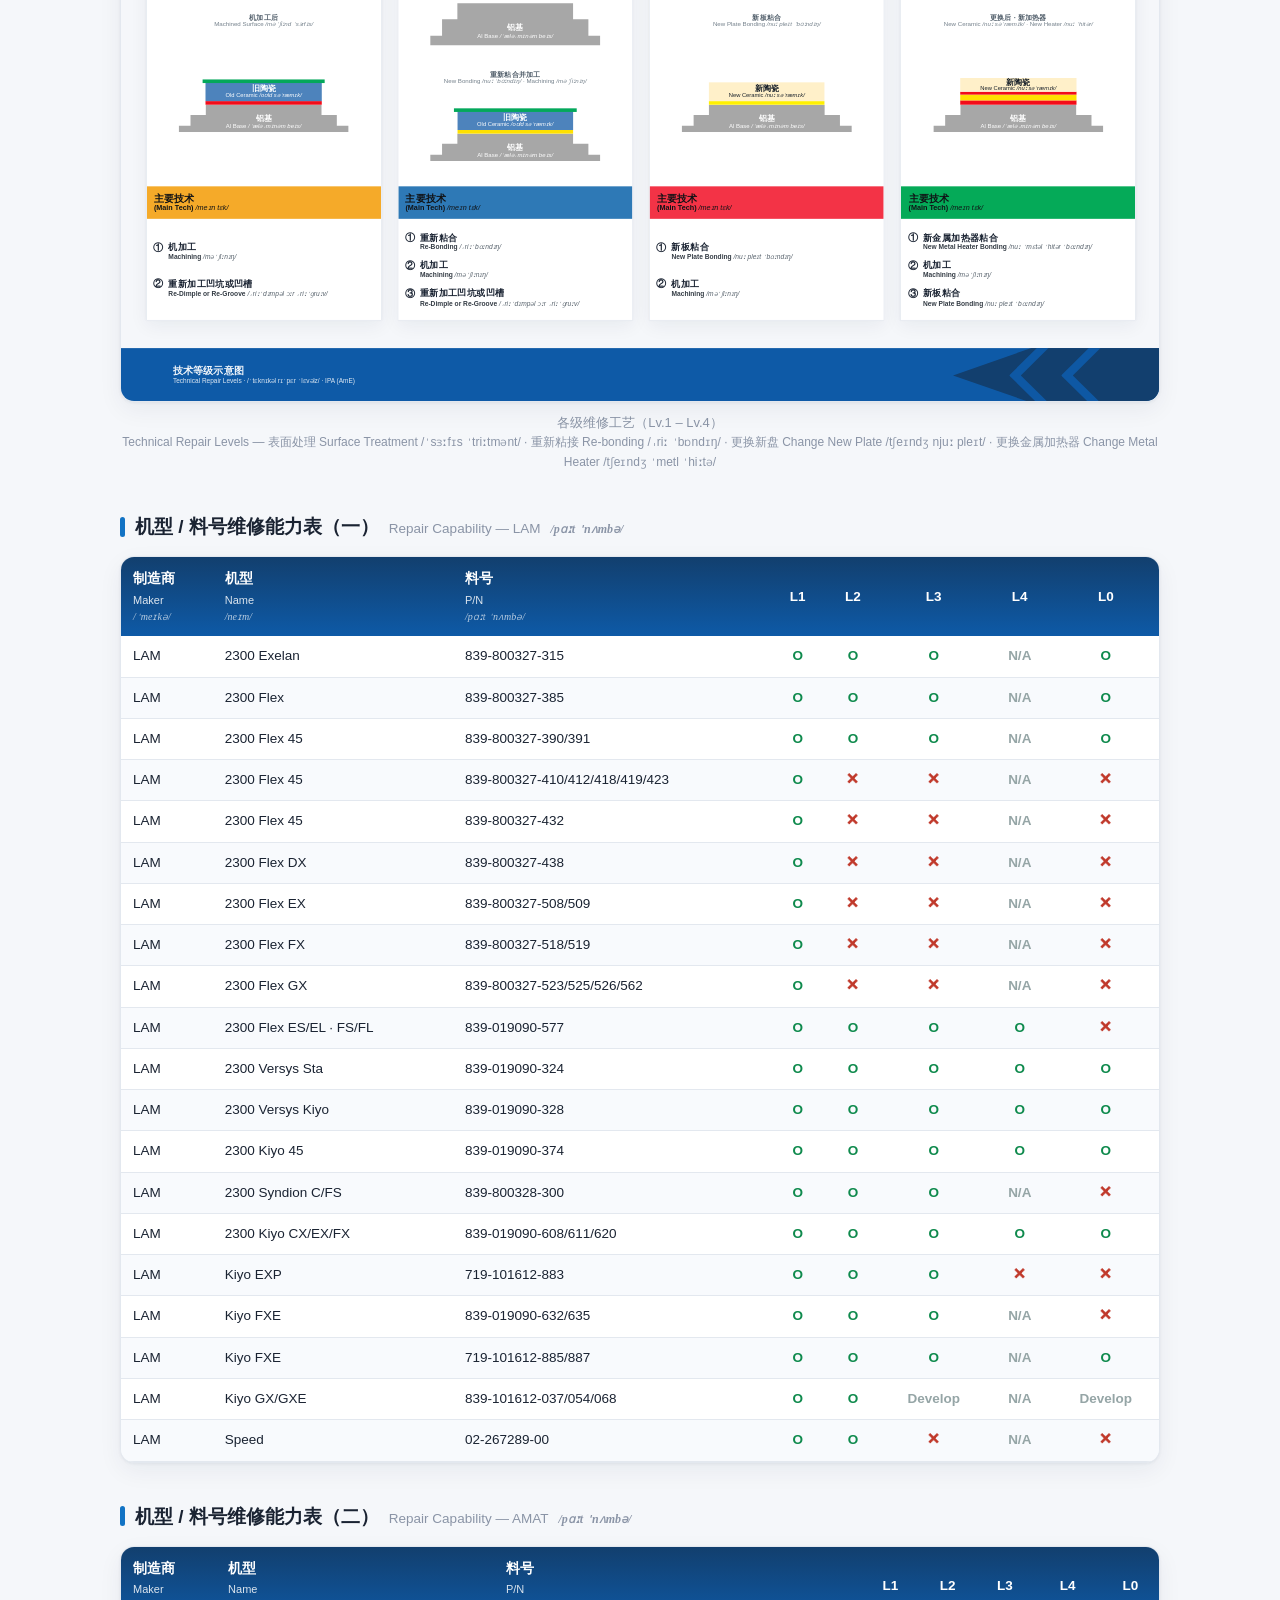
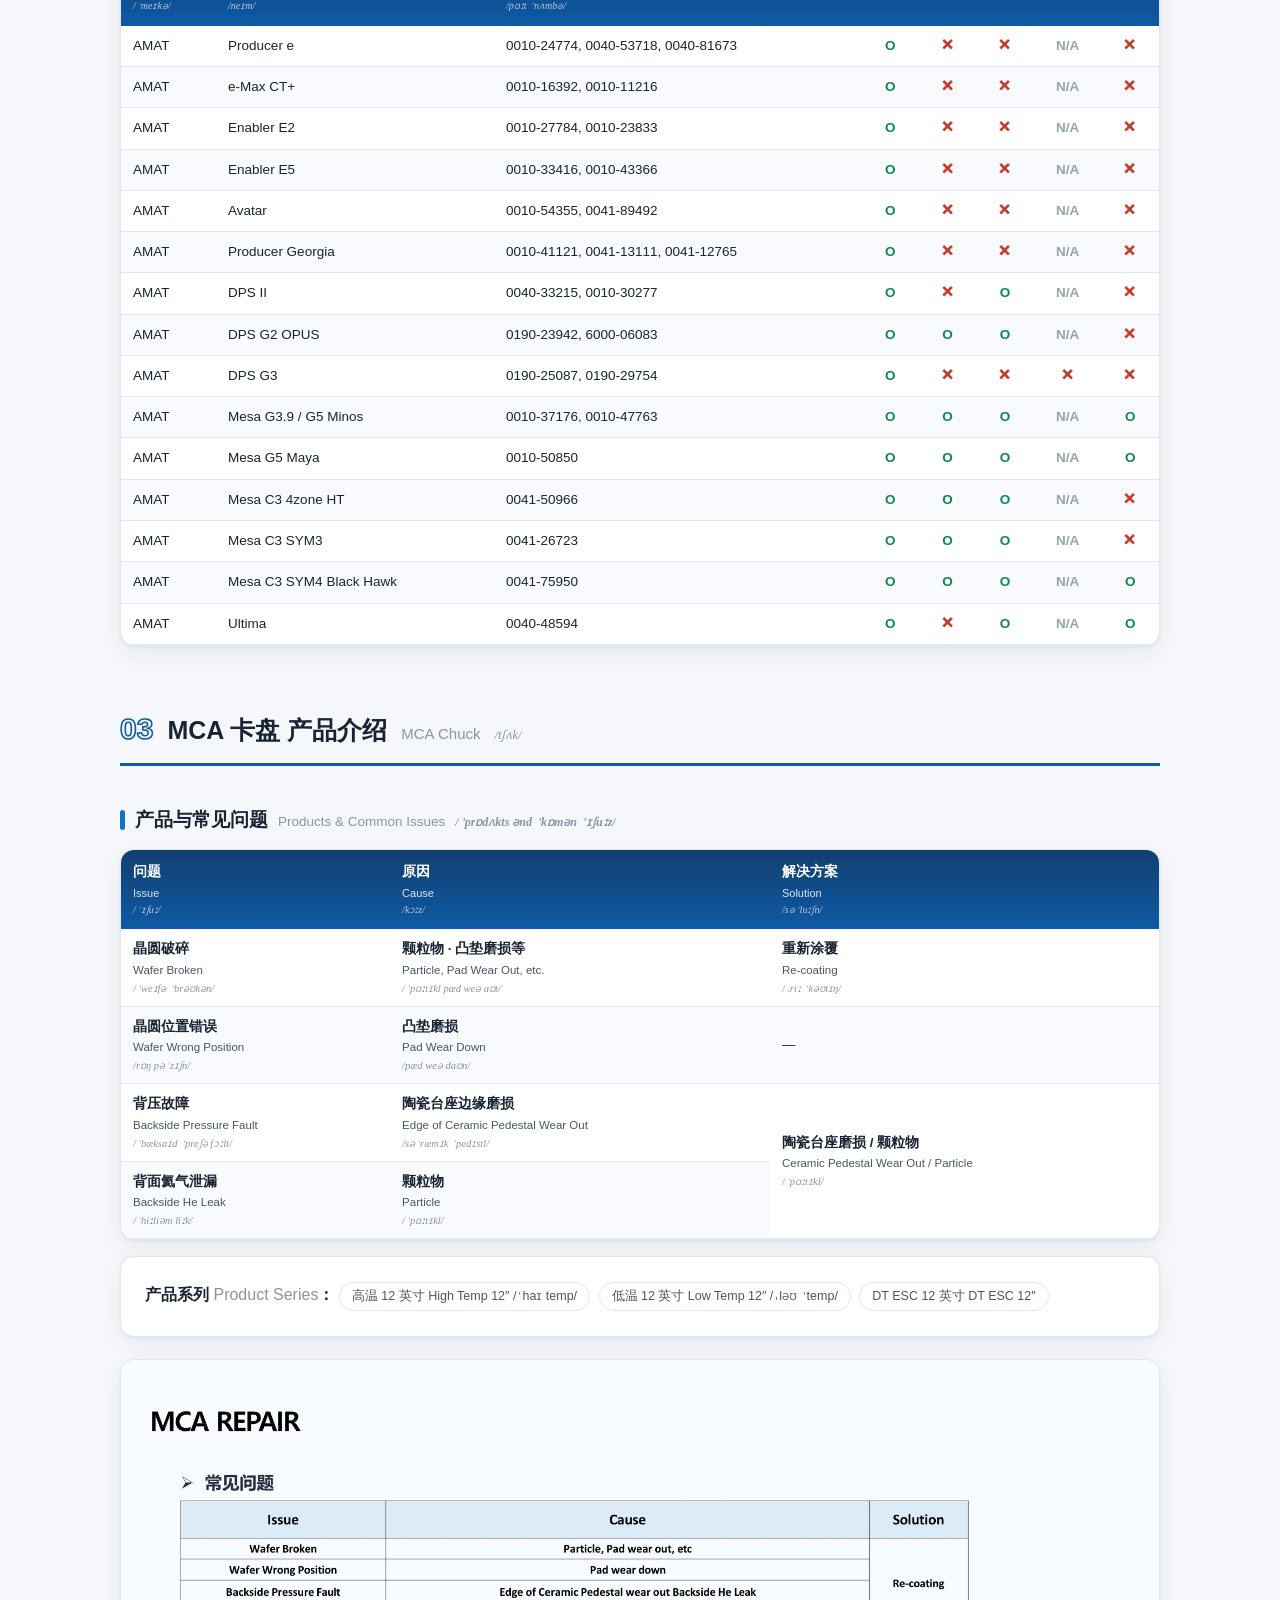
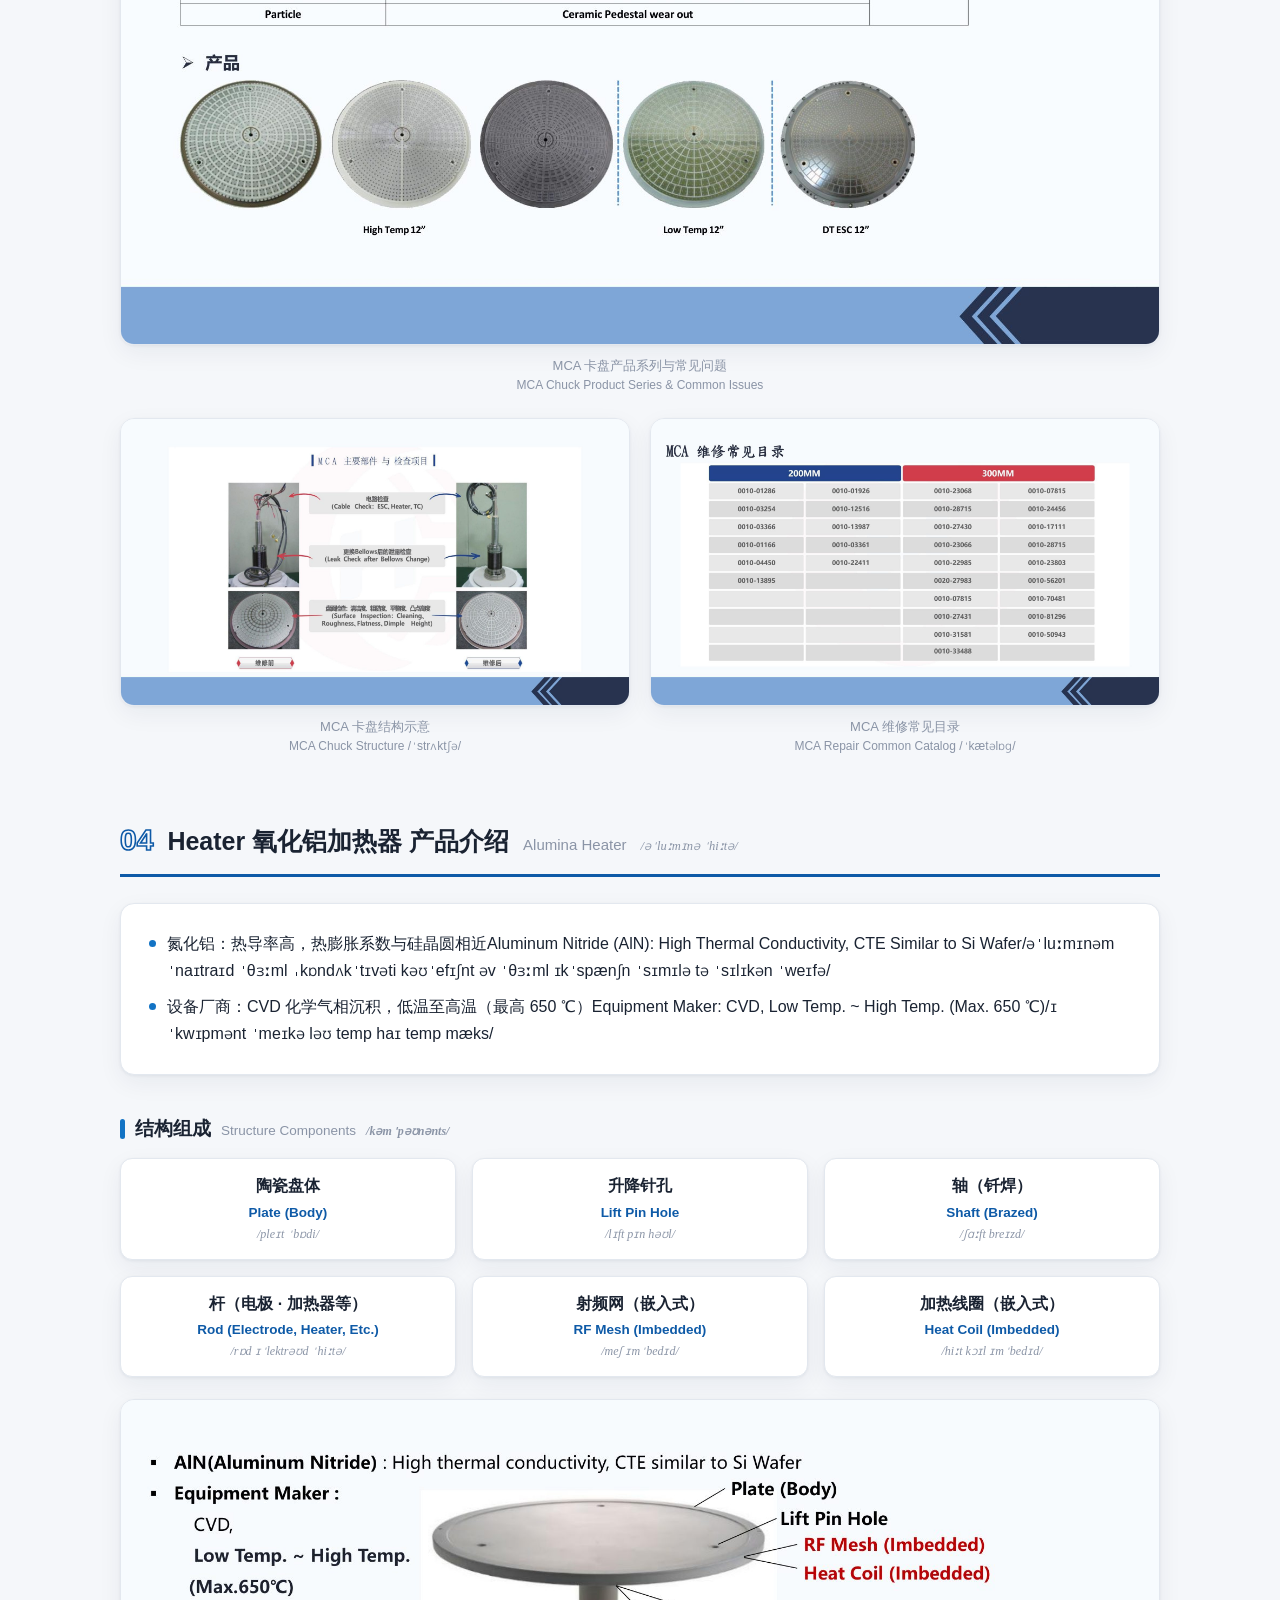
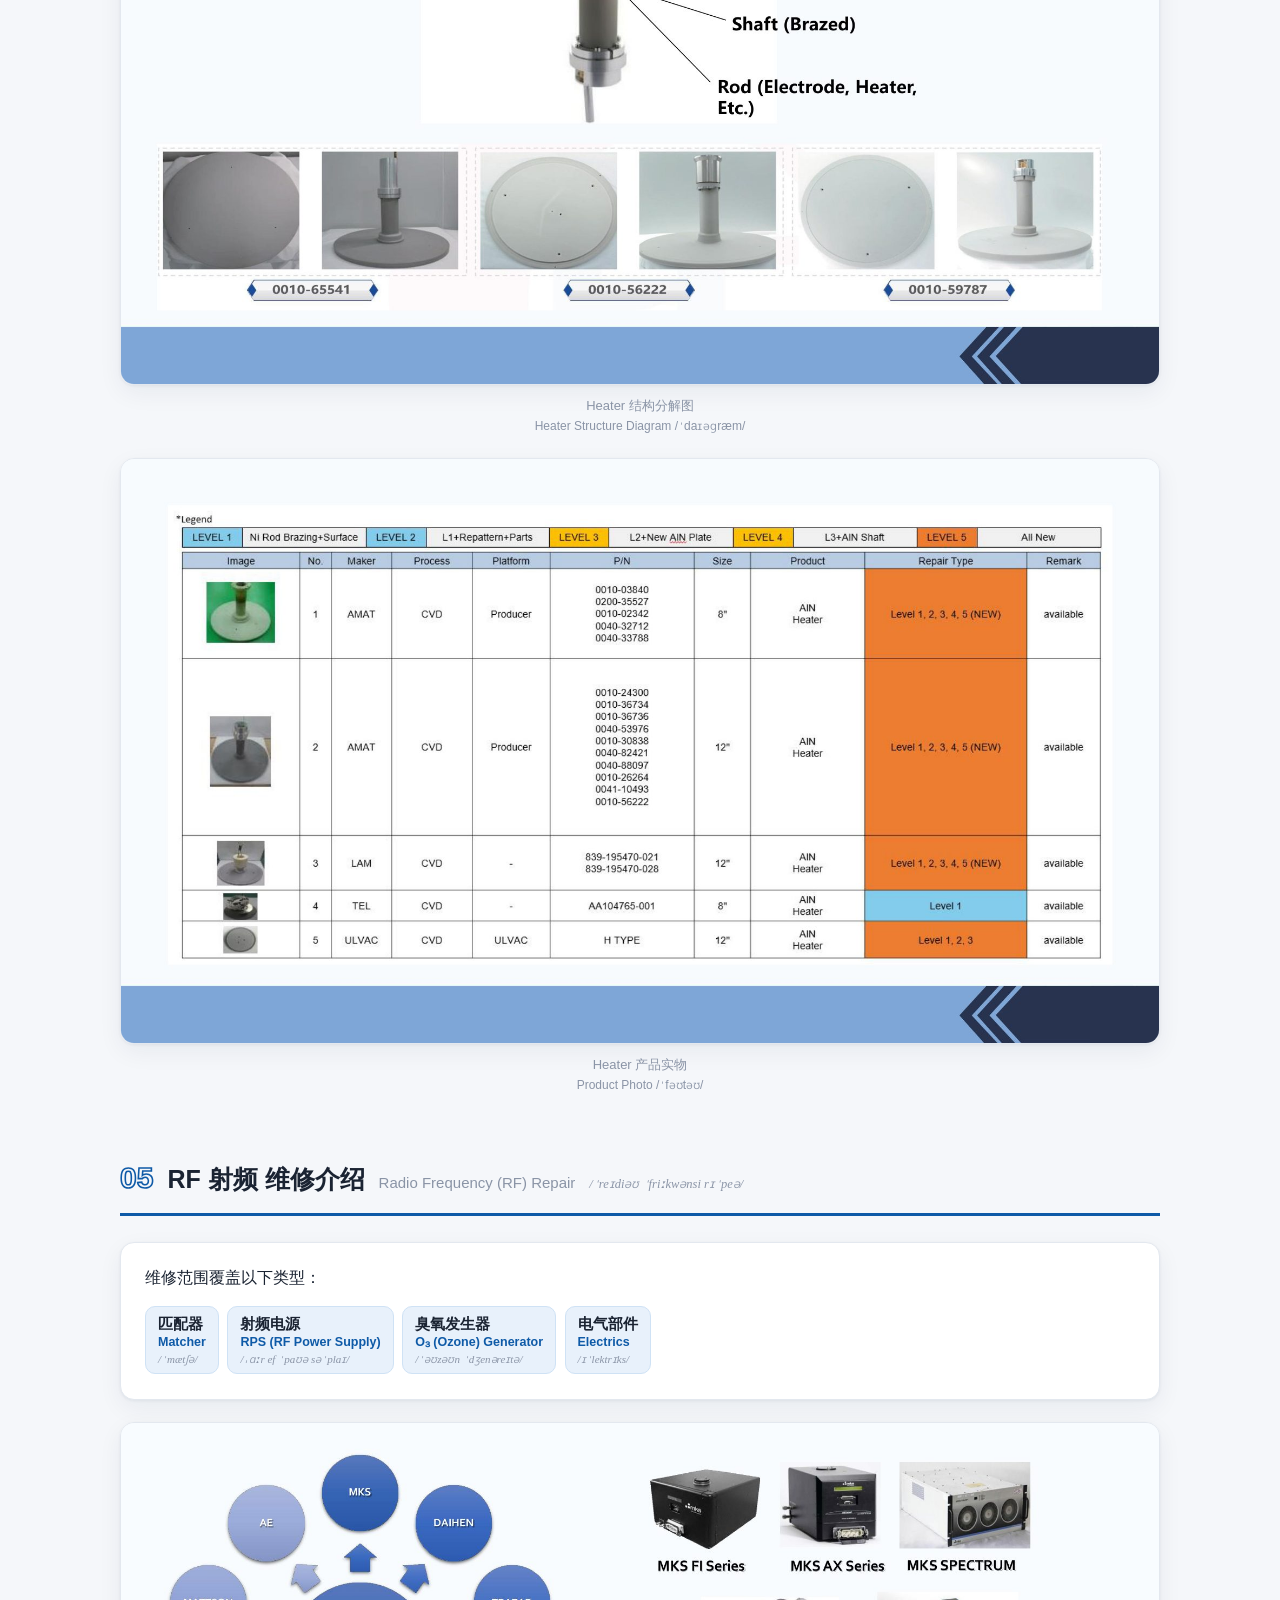
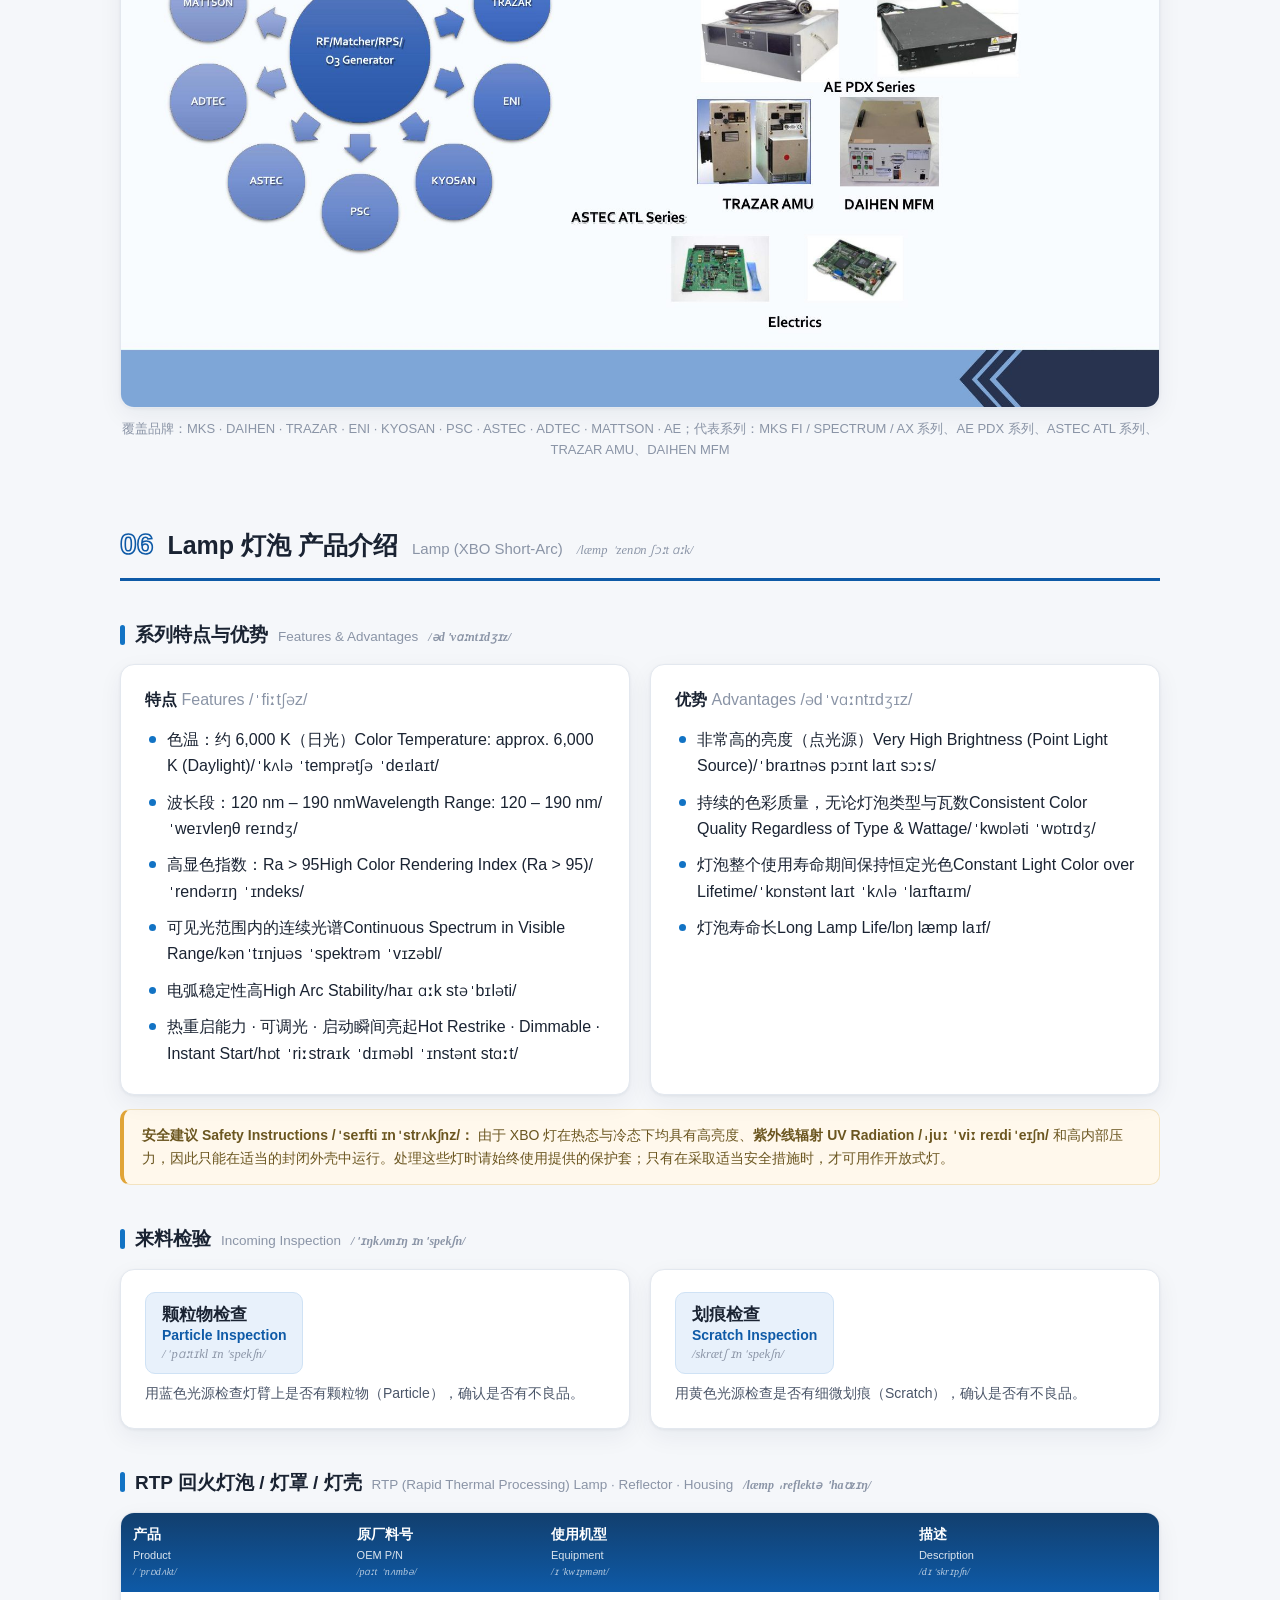
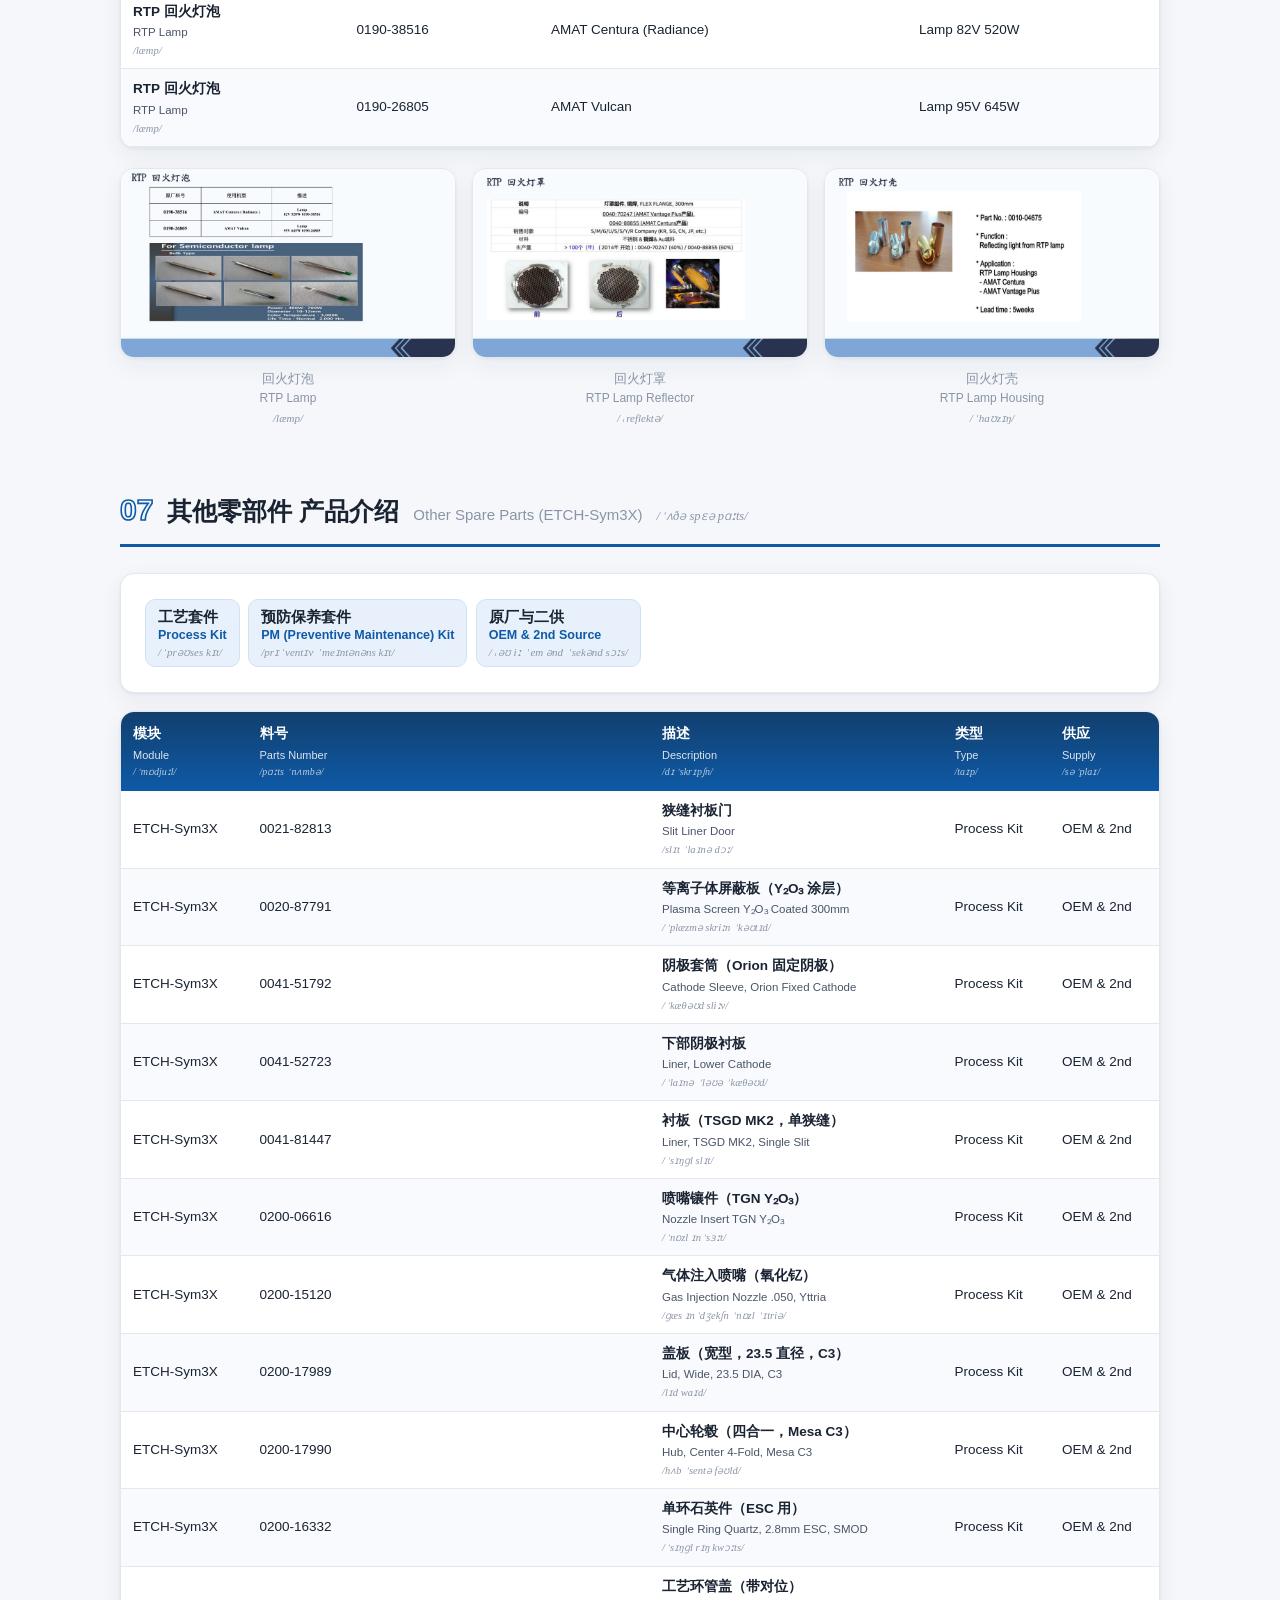
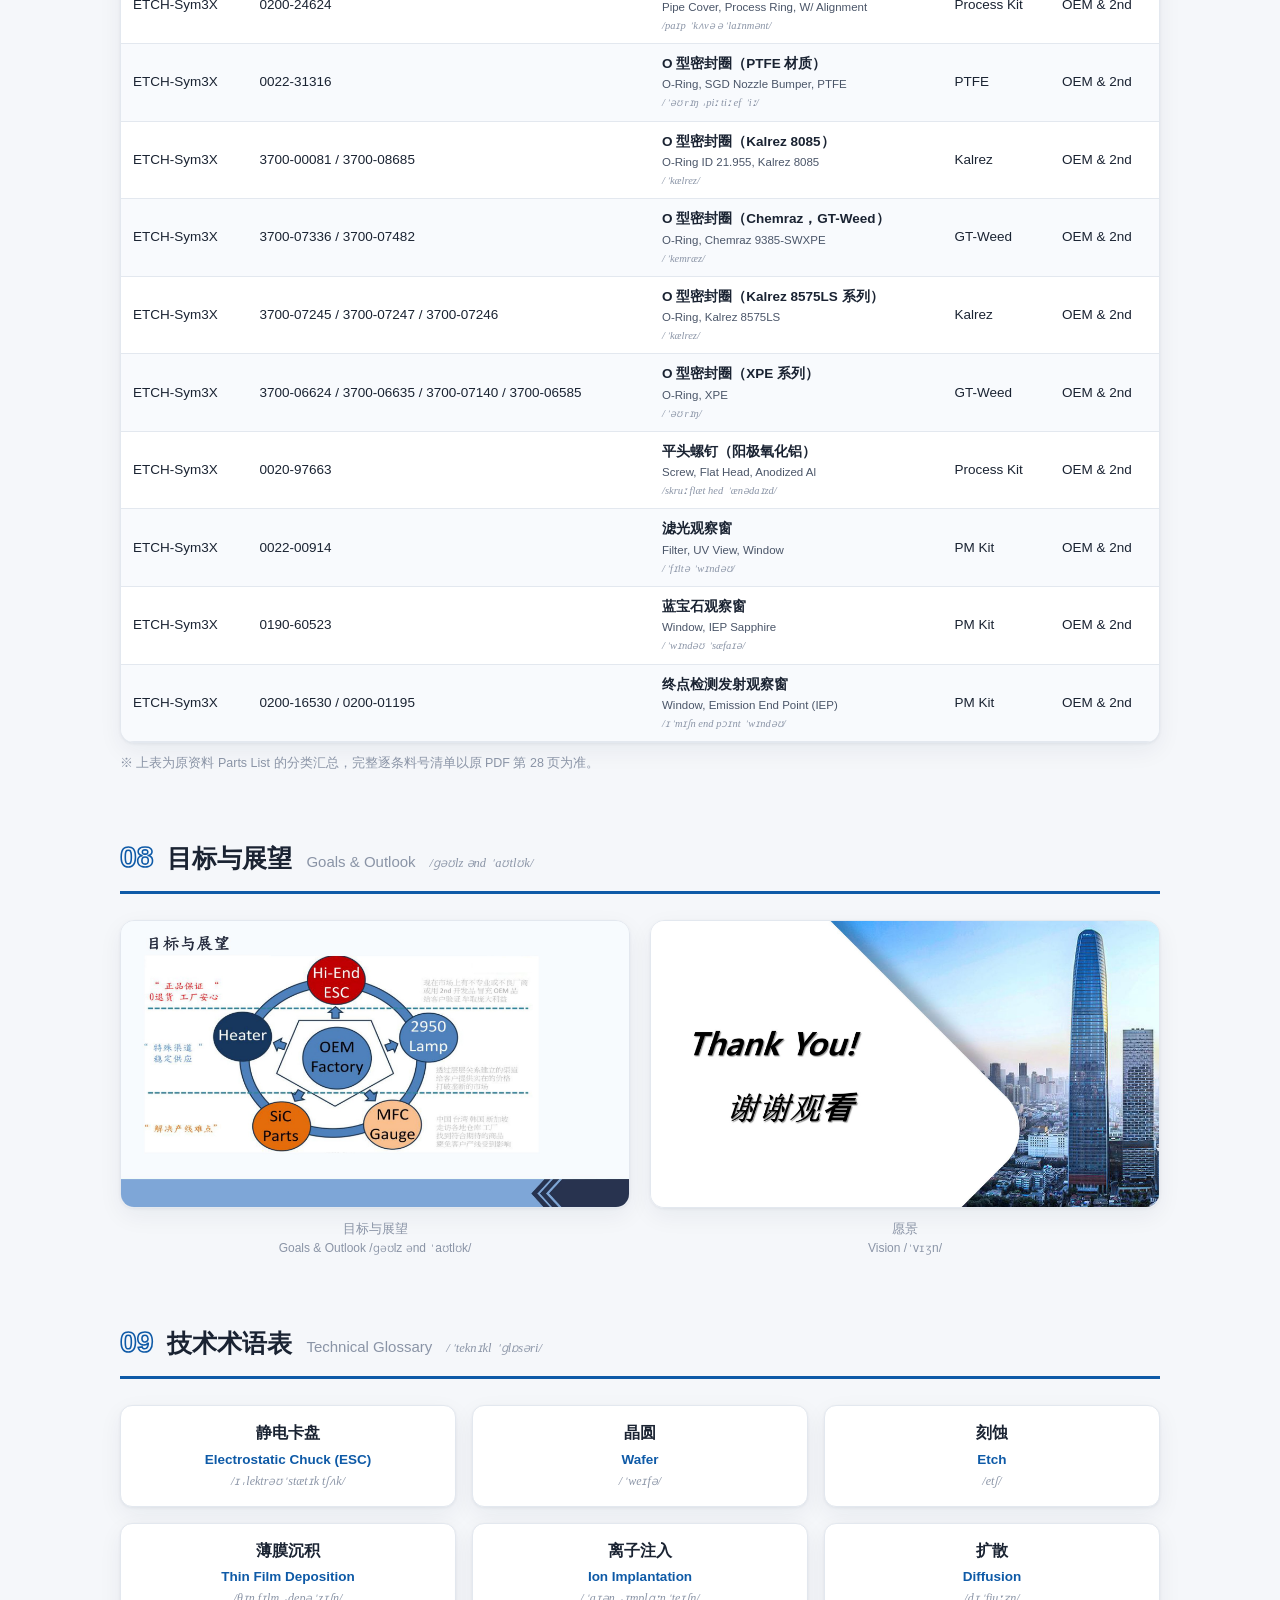
==== commit d1ac9211: "ESC 章节：用双语技术等级页替换 Lv.1–Lv.4 流程图截图（等比缩放内嵌，版式不变）" ====
--- a/index.html
+++ b/index.html
@@ -101,6 +101,12 @@
     box-shadow:var(--shadow);overflow:hidden;background:#dce4ea;
   }
   .embed-wrap iframe{position:absolute;inset:0;width:100%;height:100%;border:0;display:block}
+  /* 内嵌「技术等级」页：按固定设计视口等比缩放，保持四栏版式不变 */
+  .embed-levels{aspect-ratio:auto;height:650px;background:var(--bg)}
+  .embed-levels iframe{
+    inset:0 auto auto 0;width:1440px;height:900px;
+    transform-origin:0 0;
+  }
   figcaption{margin-top:10px;font-size:13px;color:var(--muted);text-align:center}
   figcaption .en{display:block;font-size:12px}
   figcaption .ipa{display:block;font-size:11px;font-family:Georgia,serif;font-style:italic}
@@ -295,8 +301,10 @@
 
   <h3 class="block-title">各级维修工艺 <span class="en">Repair Process by Level (Lv.1 – Lv.4)</span><span class="ipa">/ˈprəʊses/</span></h3>
   <figure>
-    <img src="assets/page-08.jpg" alt="Lv.1–Lv.4 维修流程示意">
-    <figcaption>核心工艺（Main Tech）：<span class="zh">机械加工</span><span class="en">Machining</span><span class="ipa">/məˈʃiːnɪŋ/</span> · <span class="zh">重新成型凹点 / 沟槽</span><span class="en">Re-Dimple or Re-Groove</span><span class="ipa">/ˌriː ˈdɪmpl ɔː ˌriː ˈɡruːv/</span> · <span class="zh">重新粘接</span><span class="en">Re-Bonding</span><span class="ipa">/ˌriː ˈbɒndɪŋ/</span> · <span class="zh">新盘粘接</span><span class="en">New Plate Bonding</span><span class="ipa">/njuː pleɪt ˈbɒndɪŋ/</span> · <span class="zh">新金属加热器粘接</span><span class="en">New Metal Heater Bonding</span><span class="ipa">/njuː ˈmetl ˈhiːtə ˈbɒndɪŋ/</span></figcaption>
+    <div class="embed-wrap embed-levels">
+      <iframe src="technical-levels/index.html" title="技术等级示意图（Lv.1 – Lv.4，中英双语）" loading="lazy"></iframe>
+    </div>
+    <figcaption>各级维修工艺（Lv.1 – Lv.4）<span class="en">Technical Repair Levels — 表面处理 Surface Treatment /ˈsɜːfɪs ˈtriːtmənt/ · 重新粘接 Re-bonding /ˌriː ˈbɒndɪŋ/ · 更换新盘 Change New Plate /tʃeɪndʒ njuː pleɪt/ · 更换金属加热器 Change Metal Heater /tʃeɪndʒ ˈmetl ˈhiːtə/</span></figcaption>
   </figure>
 
   <h3 class="block-title">机型 / 料号维修能力表（一）<span class="en">Repair Capability — LAM</span><span class="ipa">/pɑːt ˈnʌmbə/</span></h3>
@@ -690,5 +698,24 @@
 </div>
 
 </main>
+<script>
+/* 内嵌页等比缩放：按 1440×900 设计视口适配容器宽度，版式保持不变 */
+(function(){
+  var DW = 1440, DH = 900;
+  function fit(){
+    document.querySelectorAll('.embed-levels').forEach(function(wrap){
+      var w = wrap.getBoundingClientRect().width;
+      if(!w) return;
+      var scale = Math.min(1, w / DW);
+      var frame = wrap.querySelector('iframe');
+      if(frame) frame.style.transform = 'scale(' + scale + ')';
+      wrap.style.height = (DH * scale) + 'px';
+    });
+  }
+  window.addEventListener('resize', fit);
+  window.addEventListener('load', fit);
+  fit();
+})();
+</script>
 </body>
 </html>
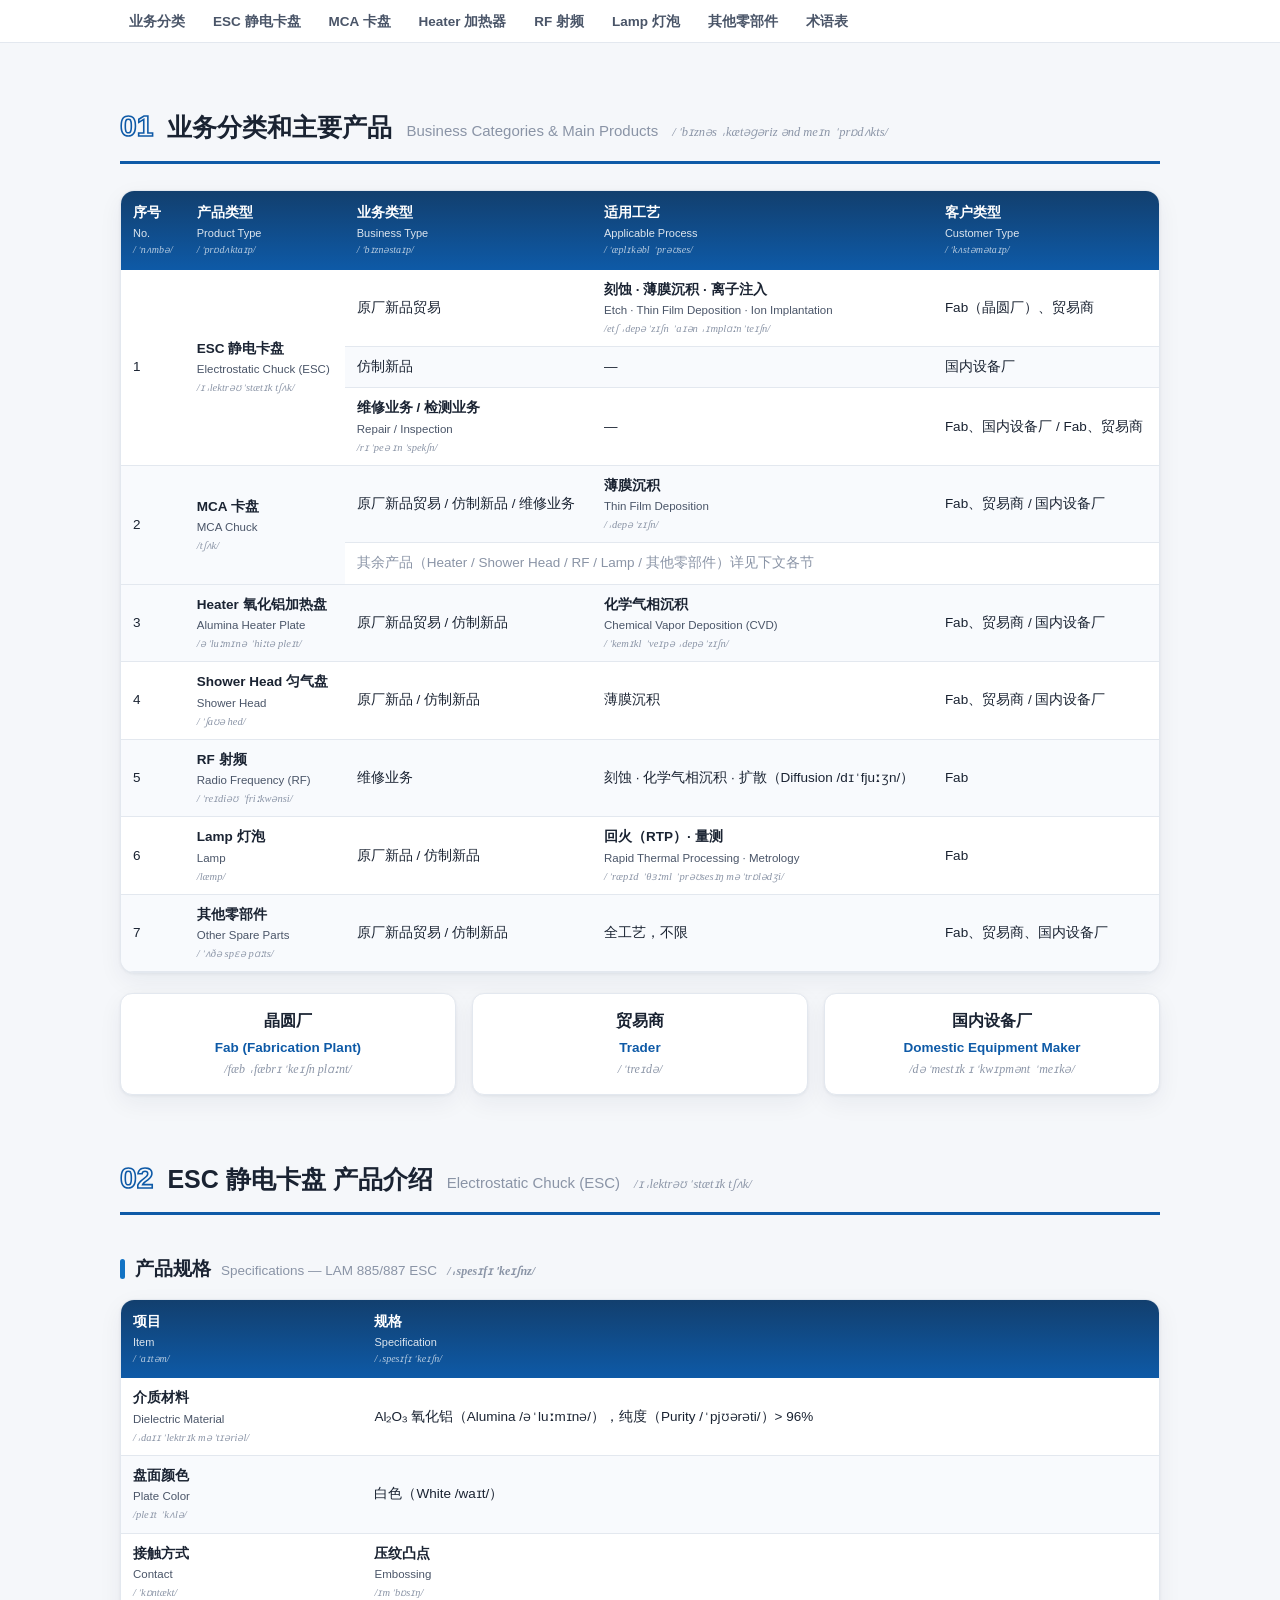
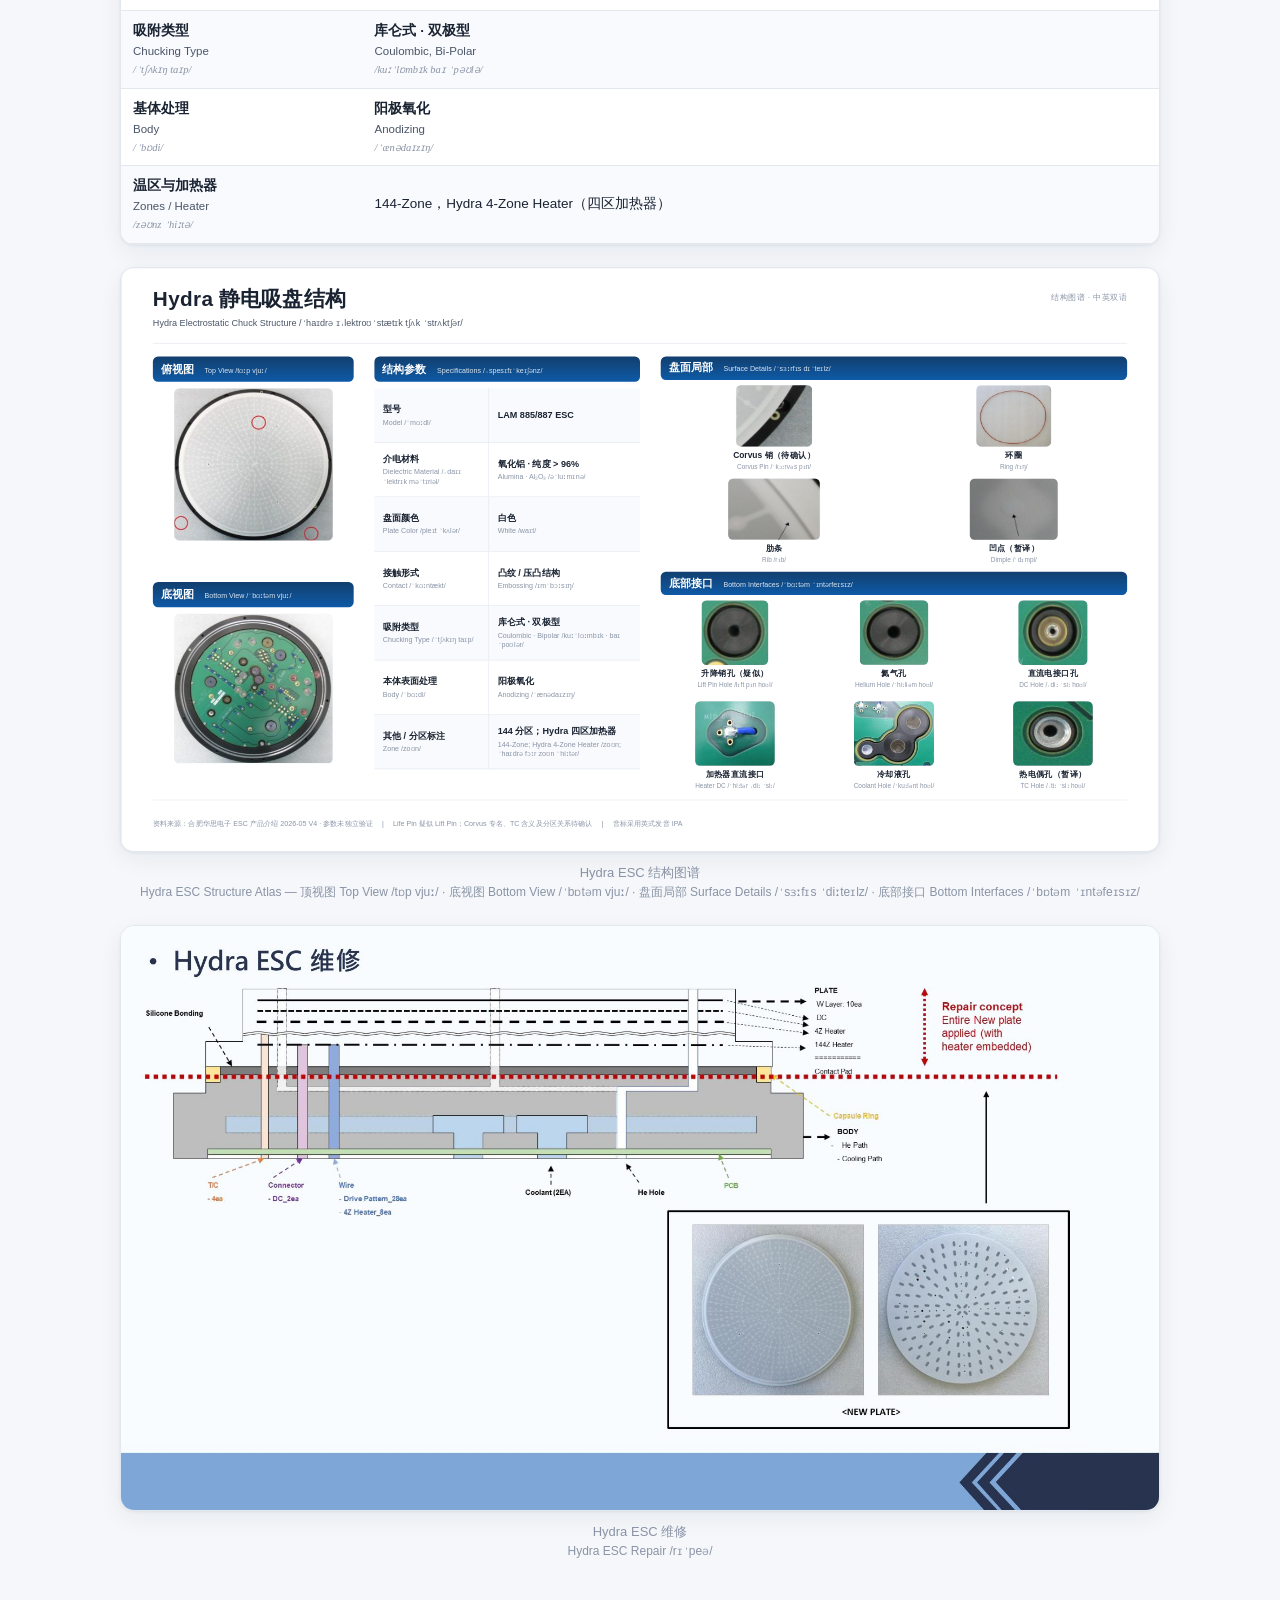
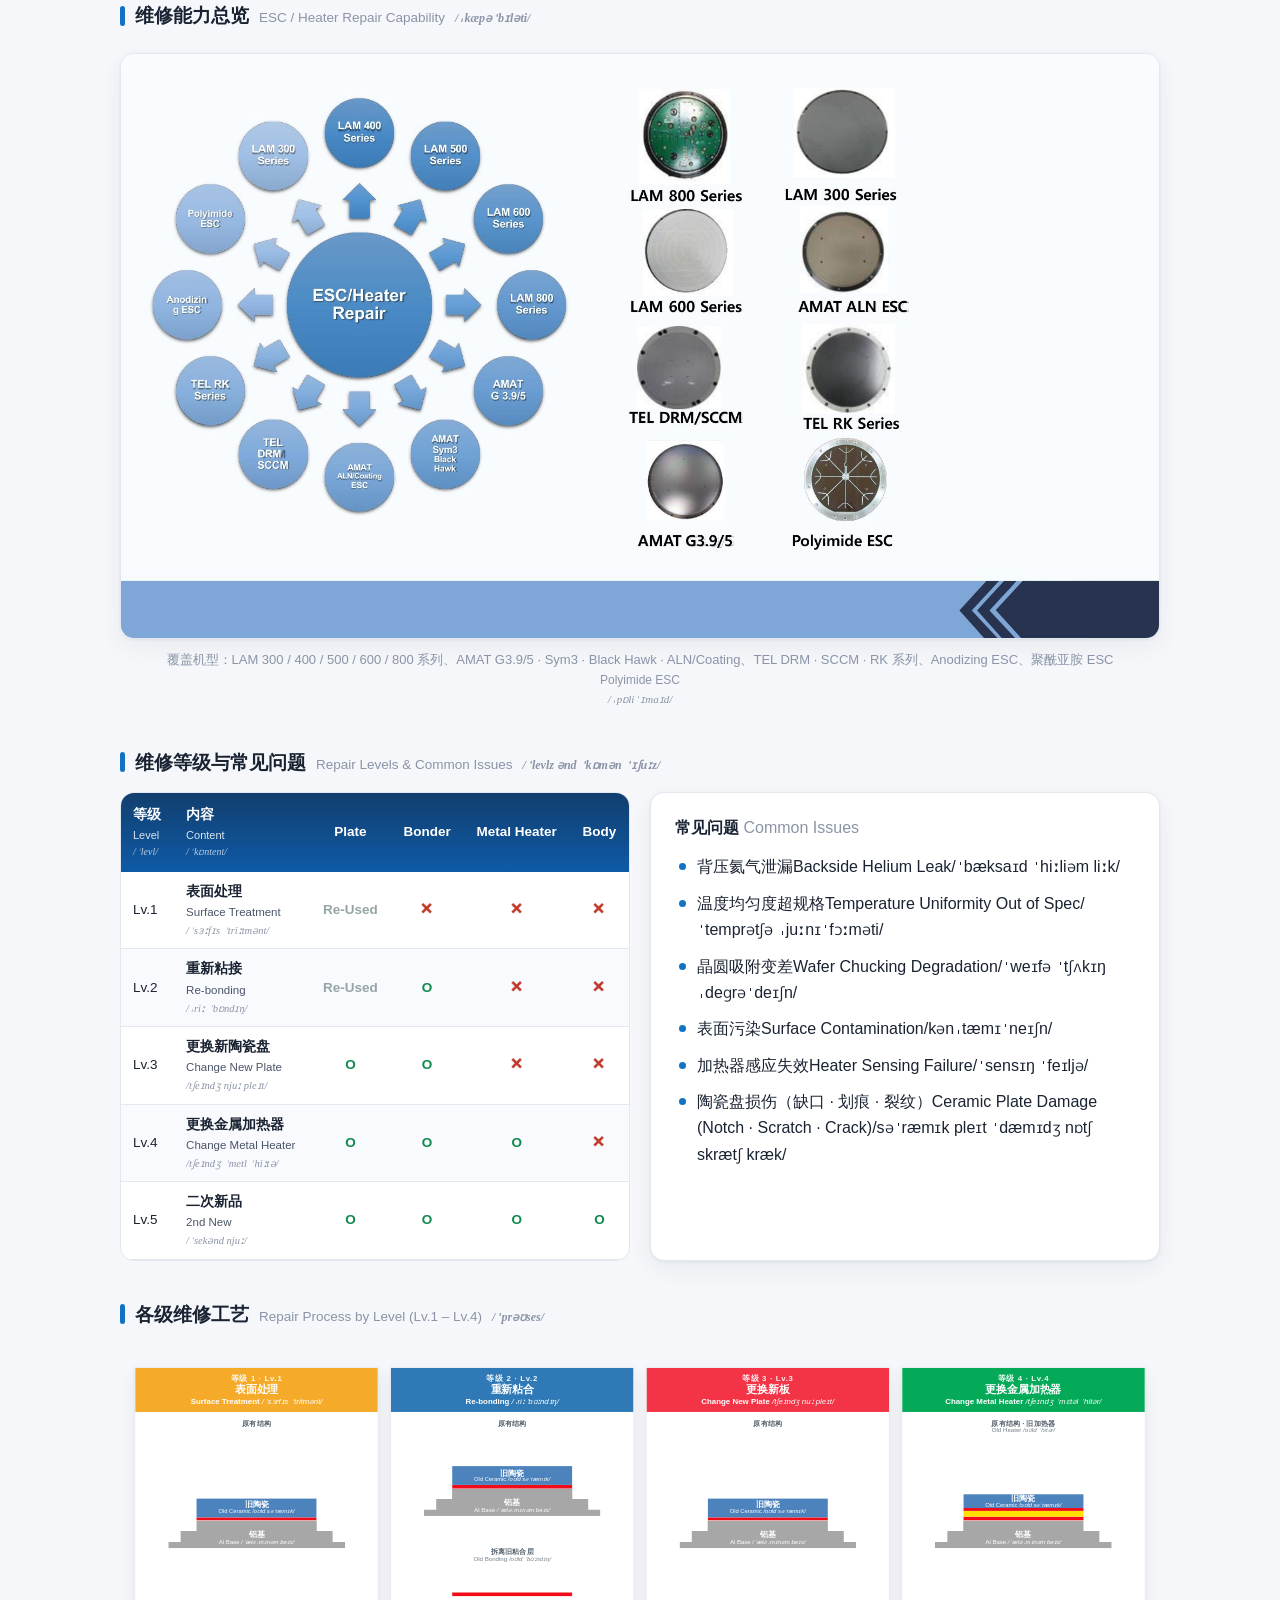
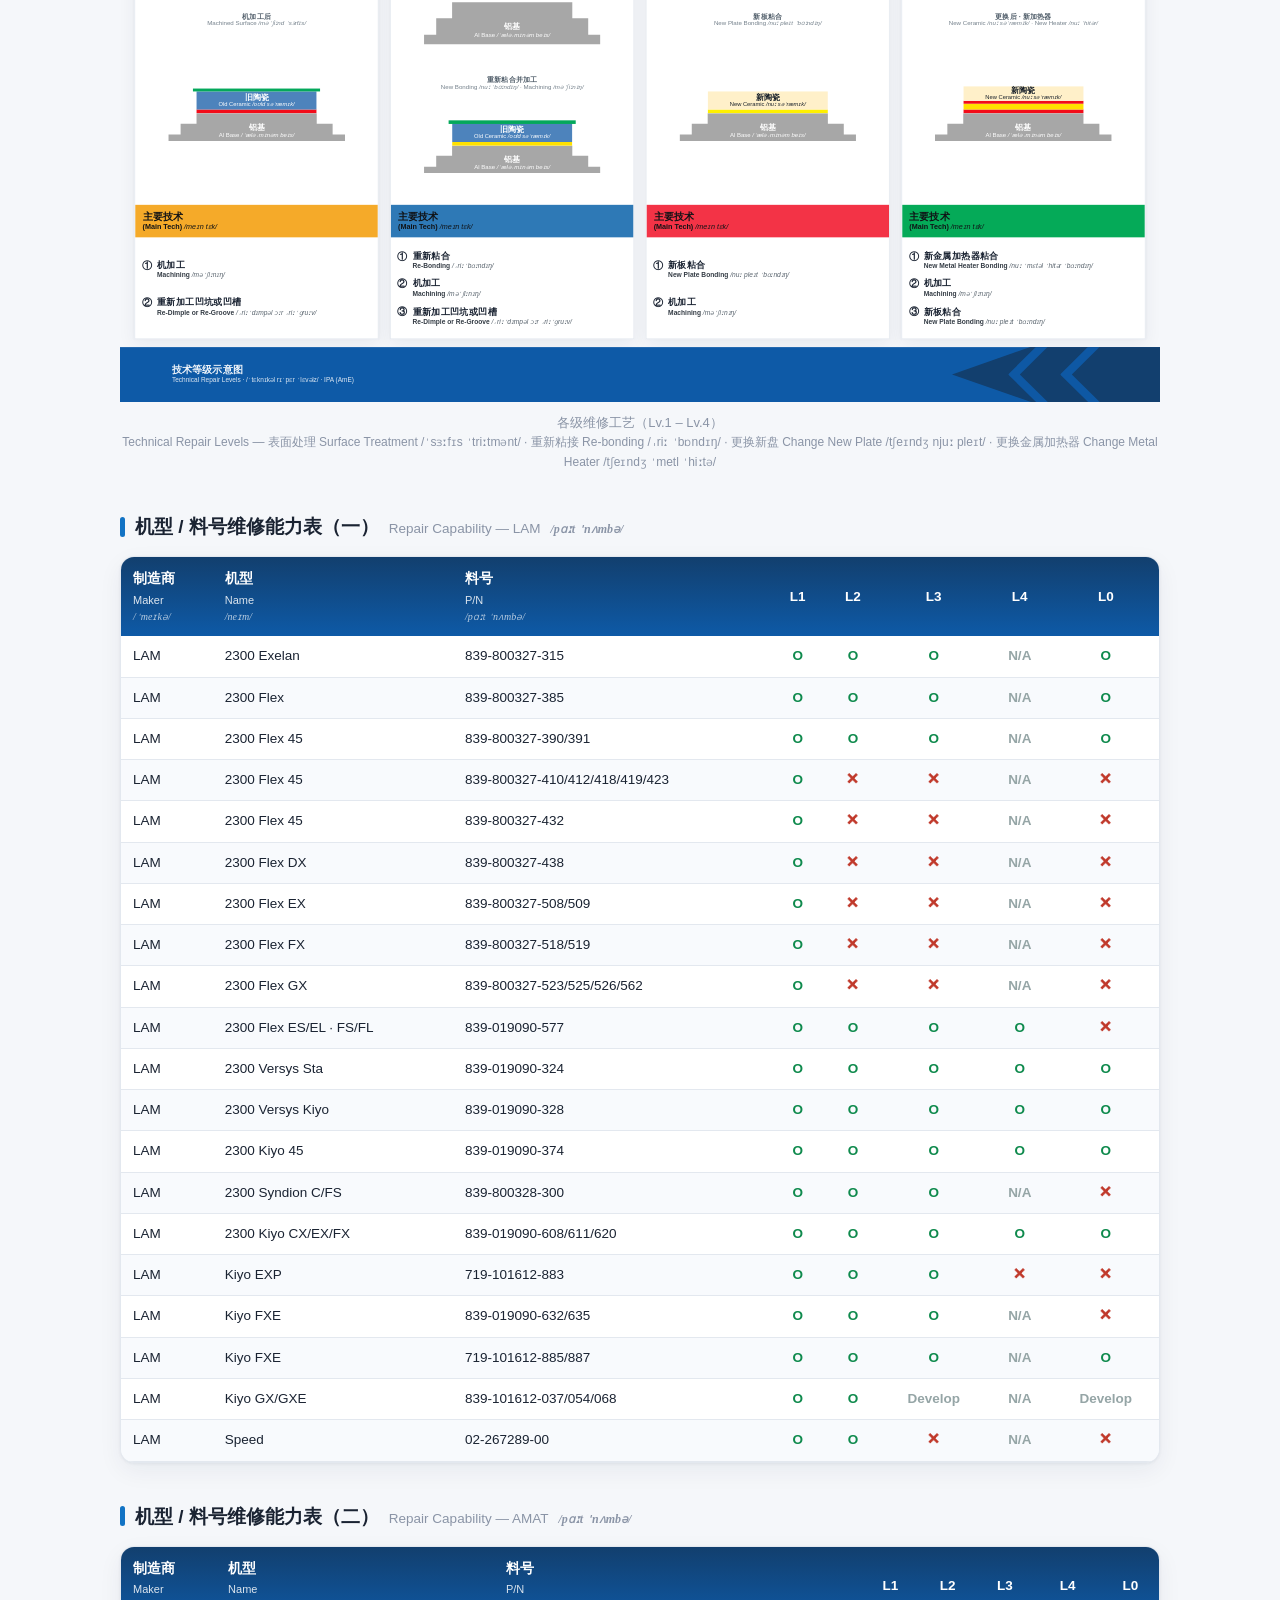
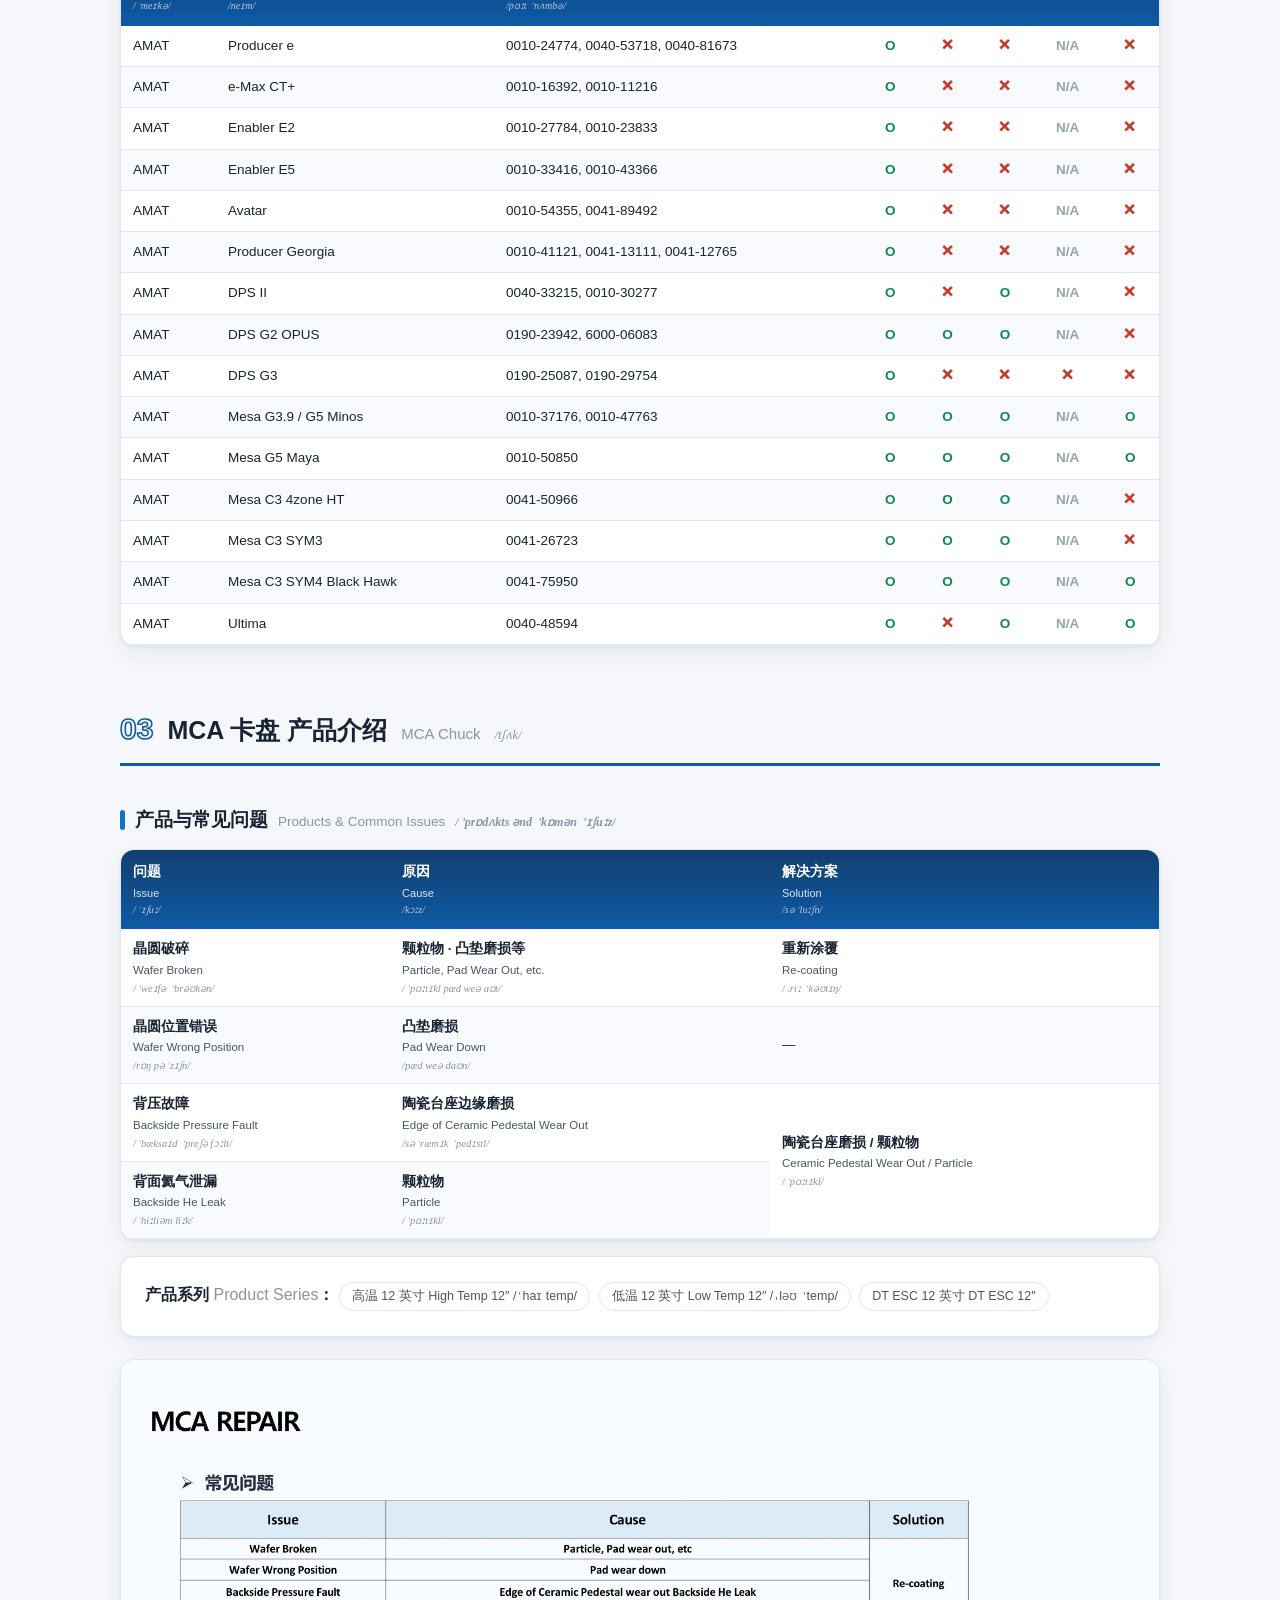
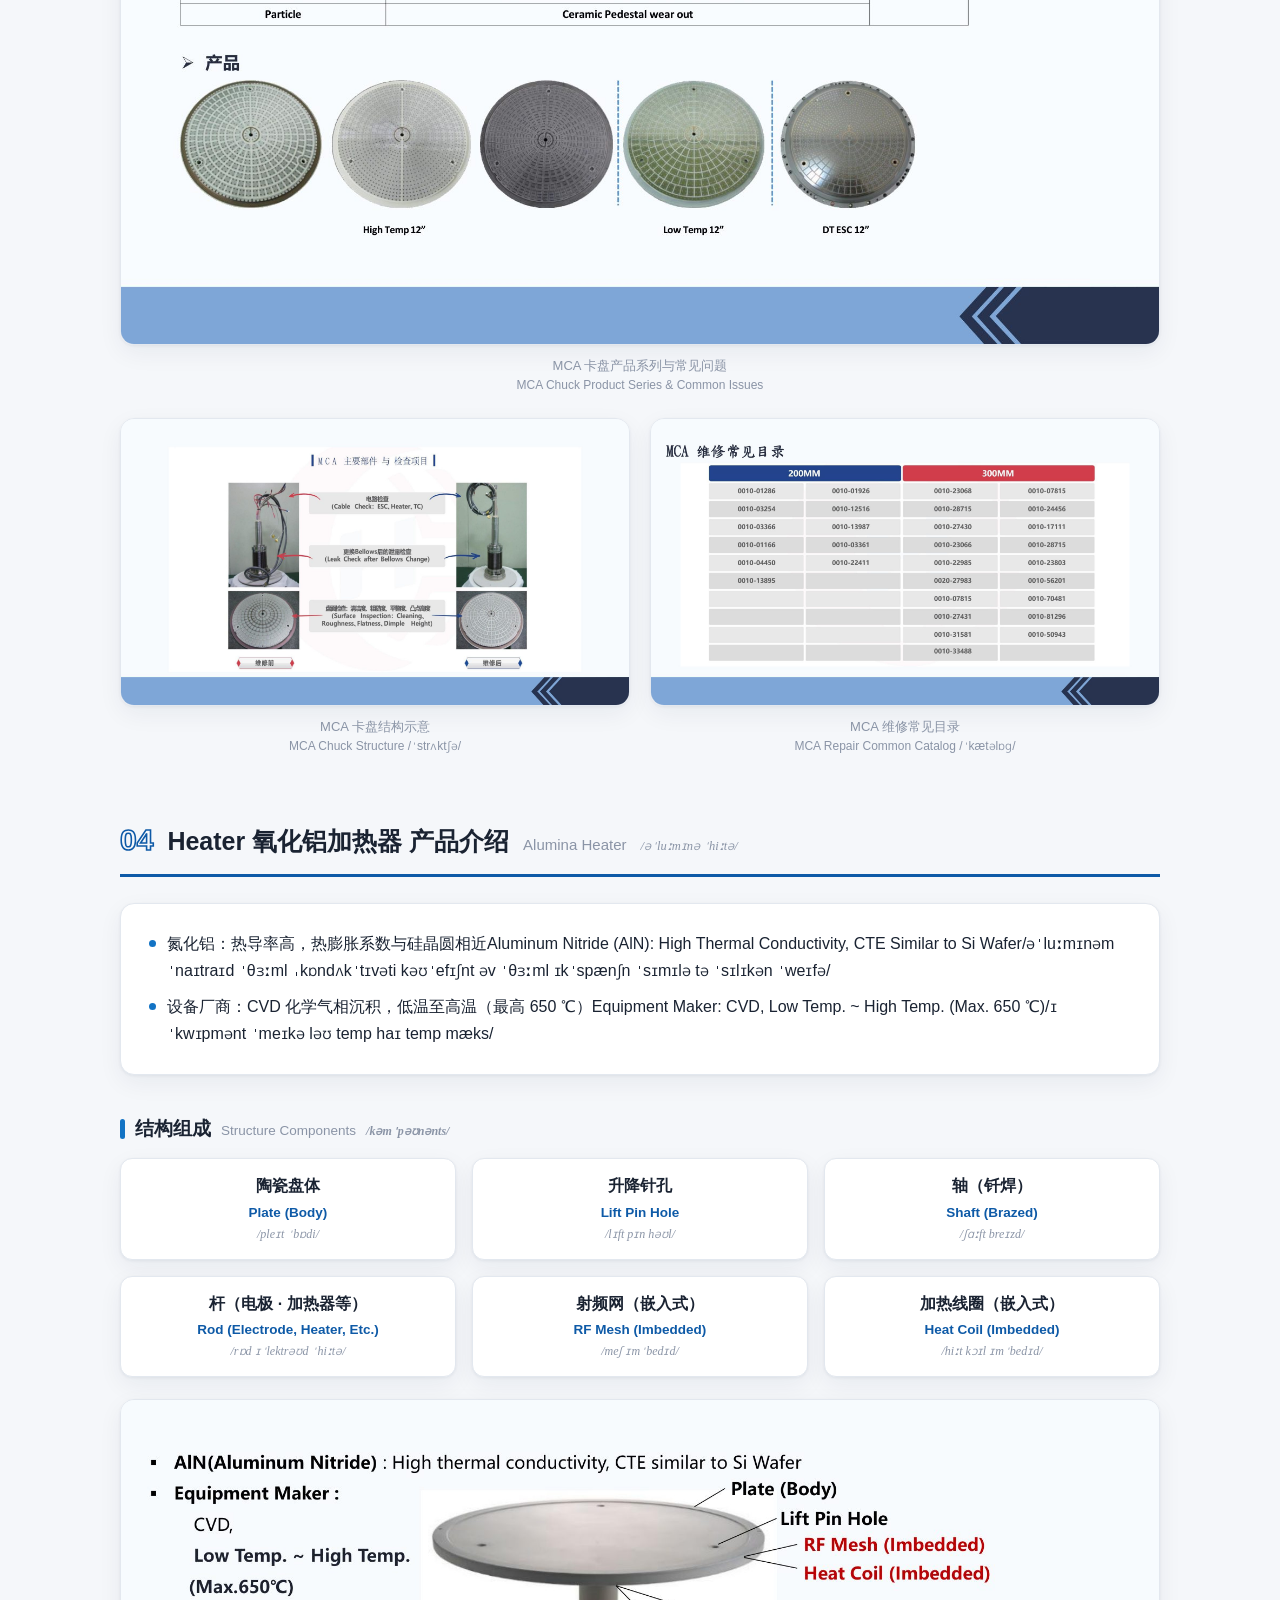
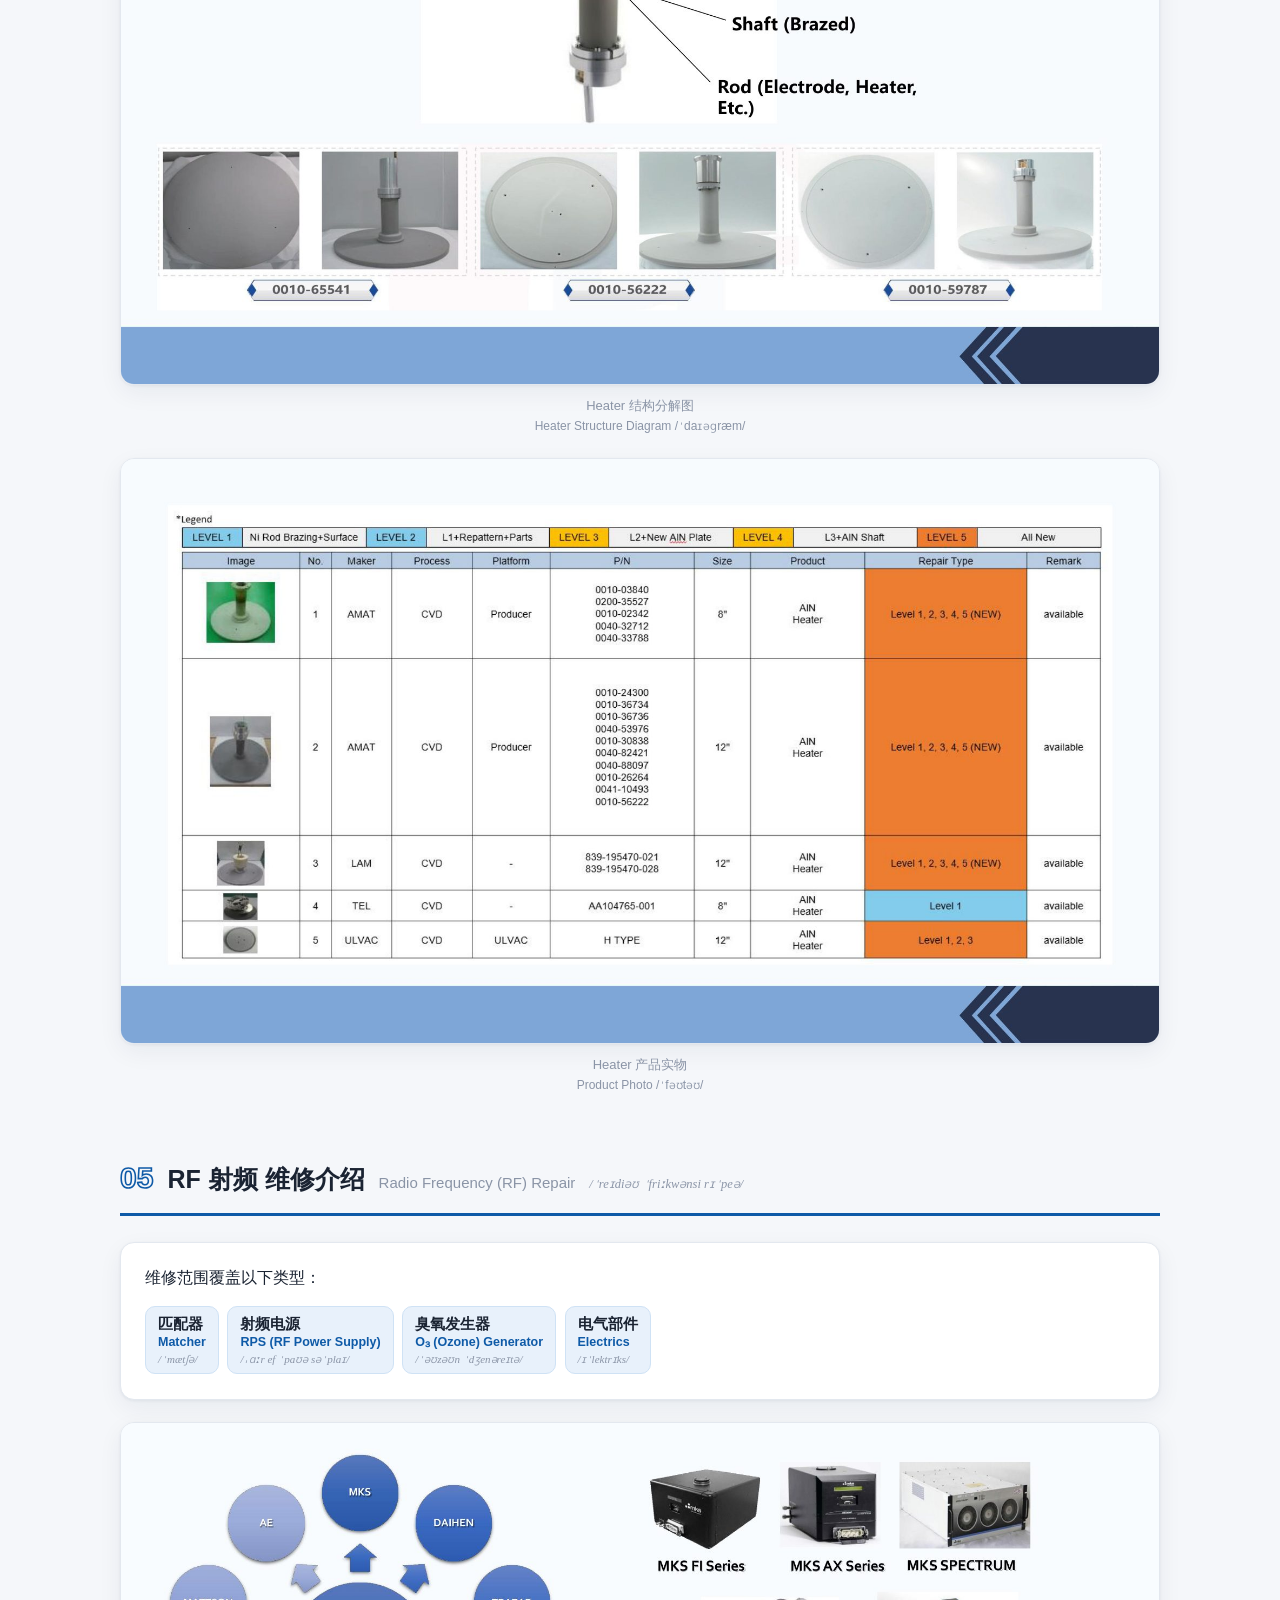
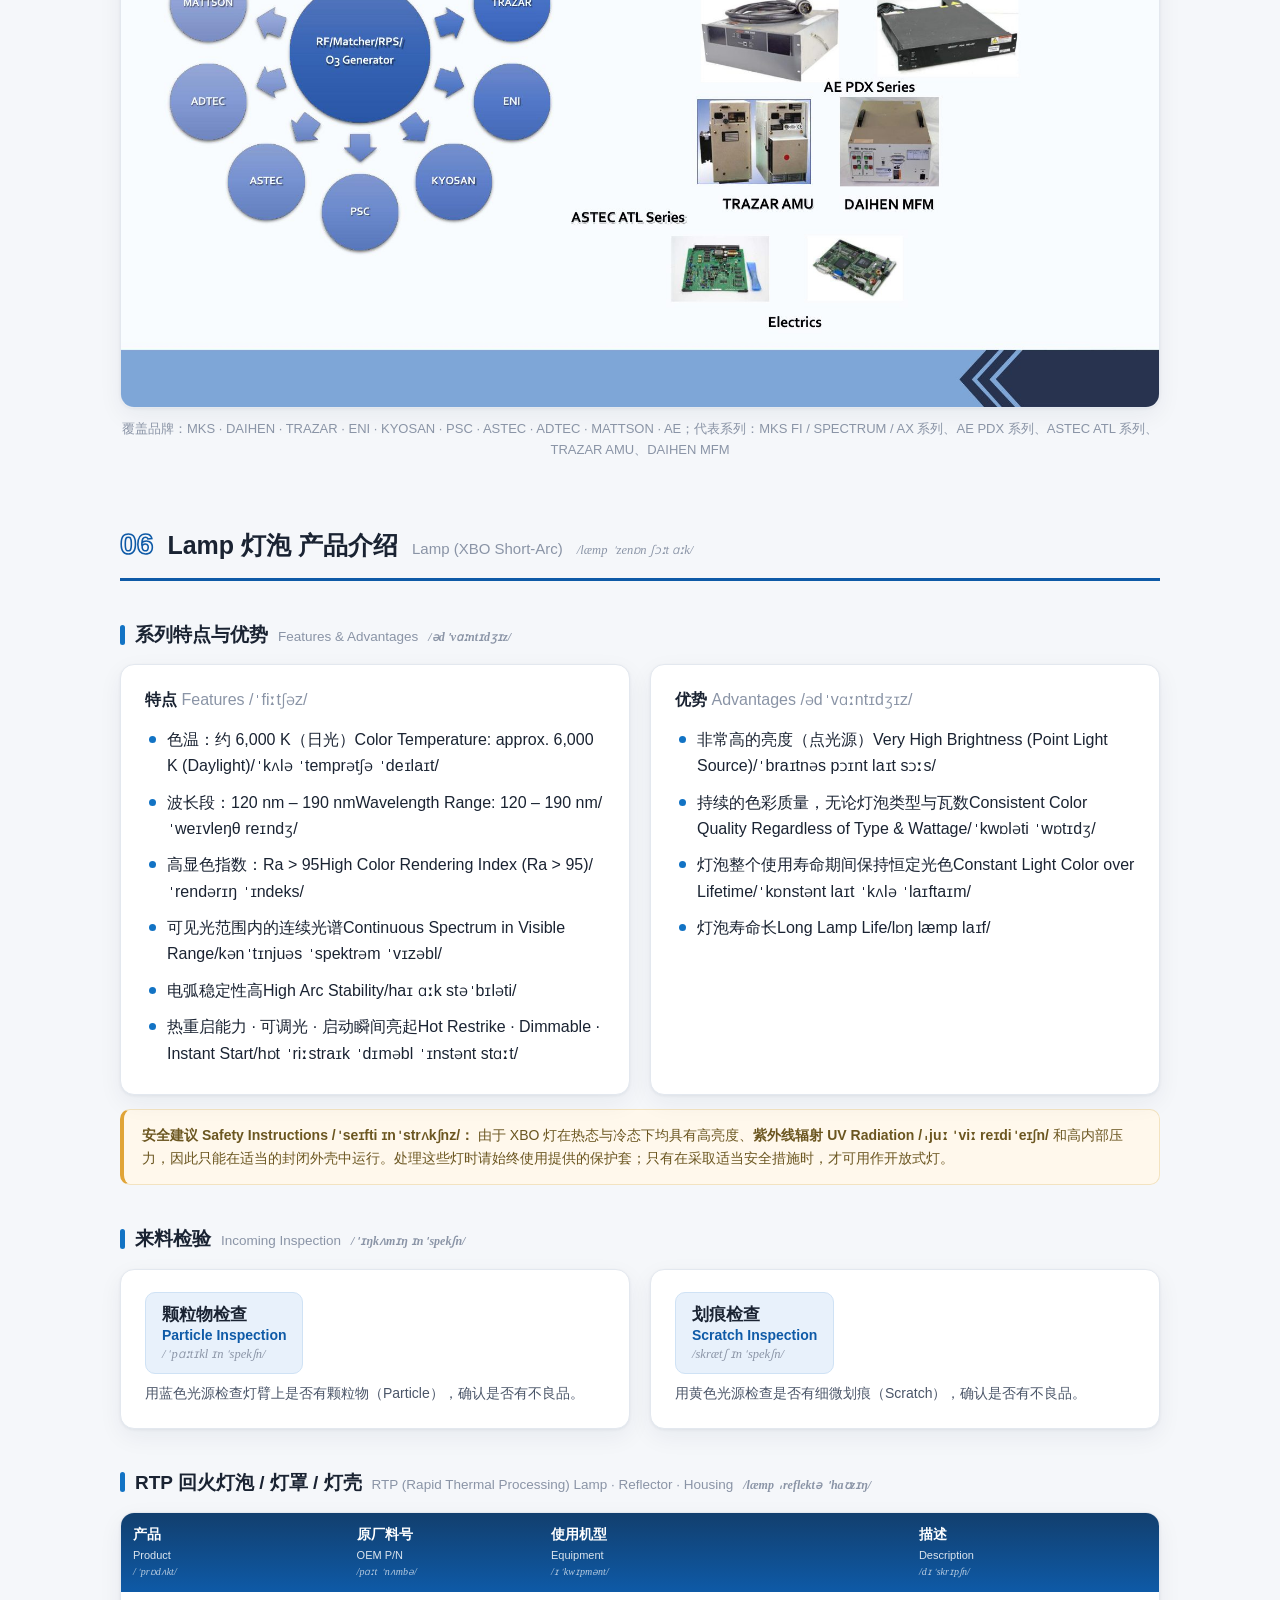
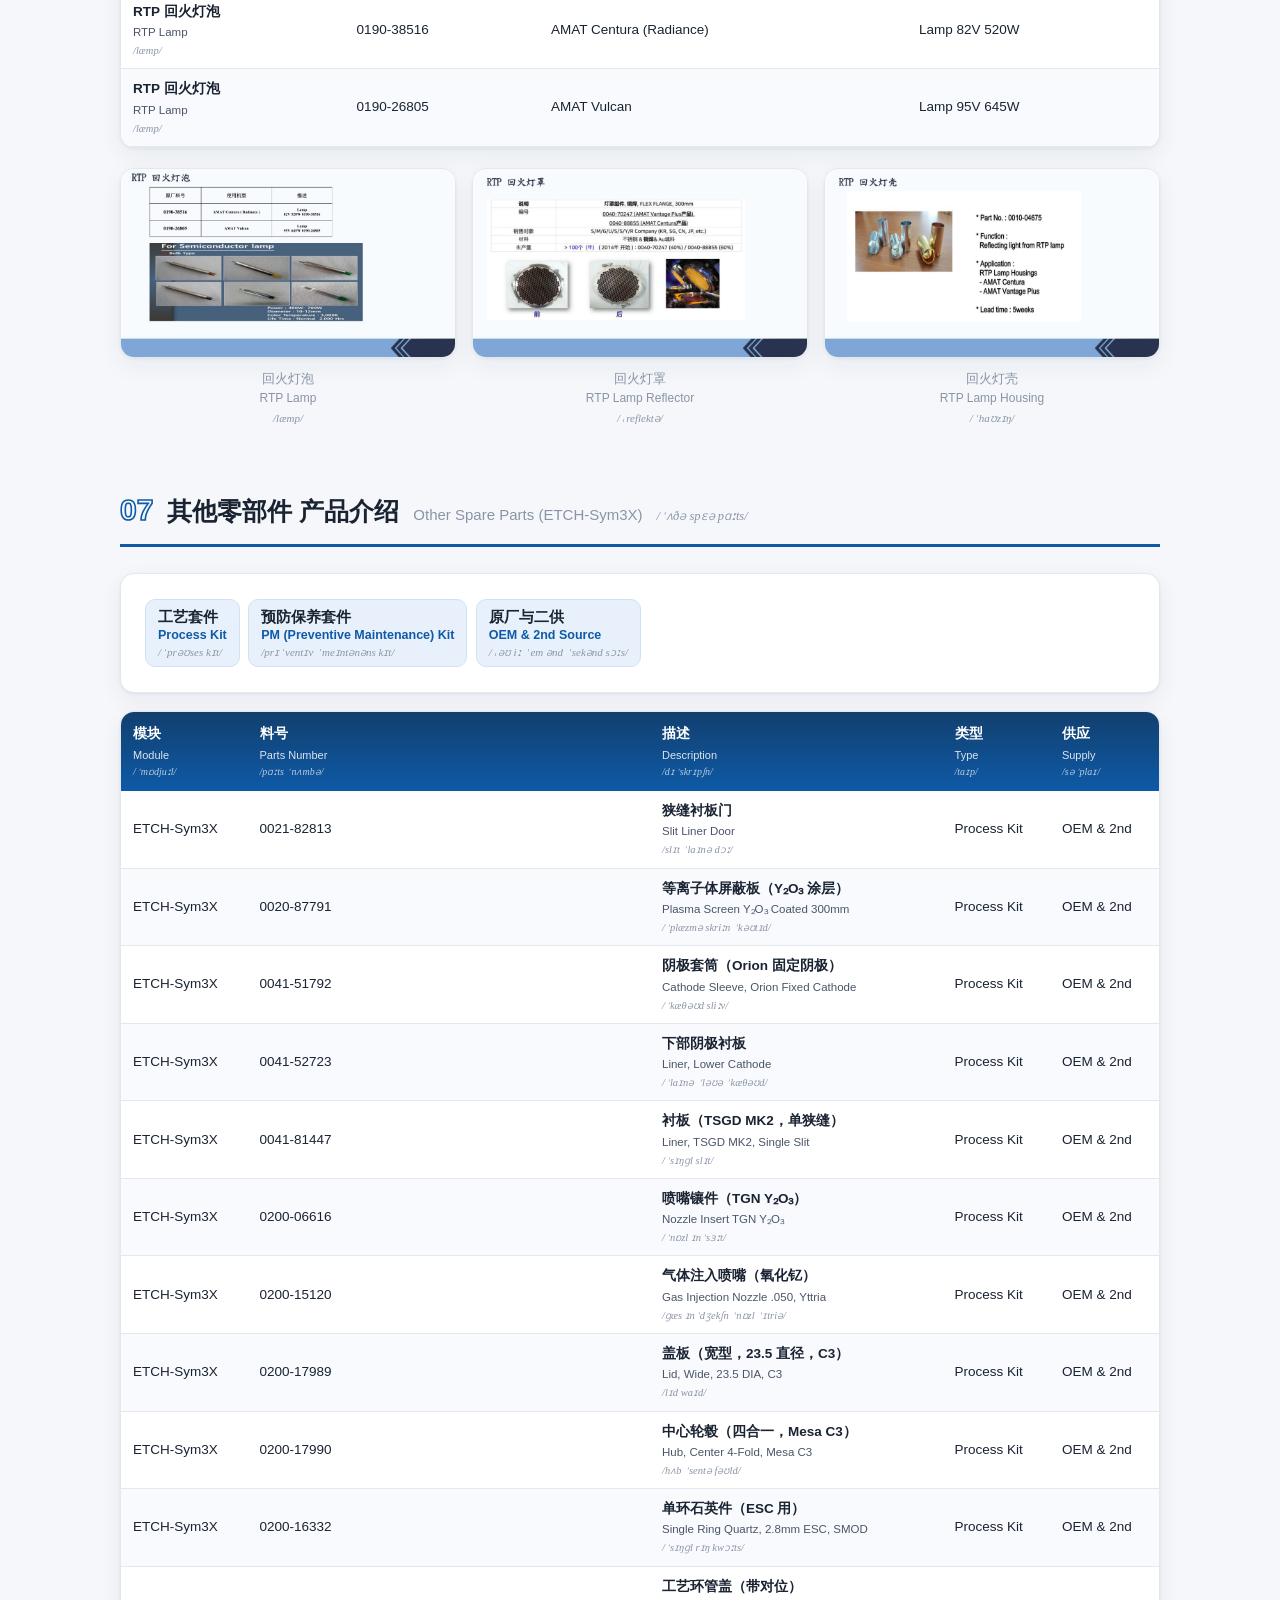
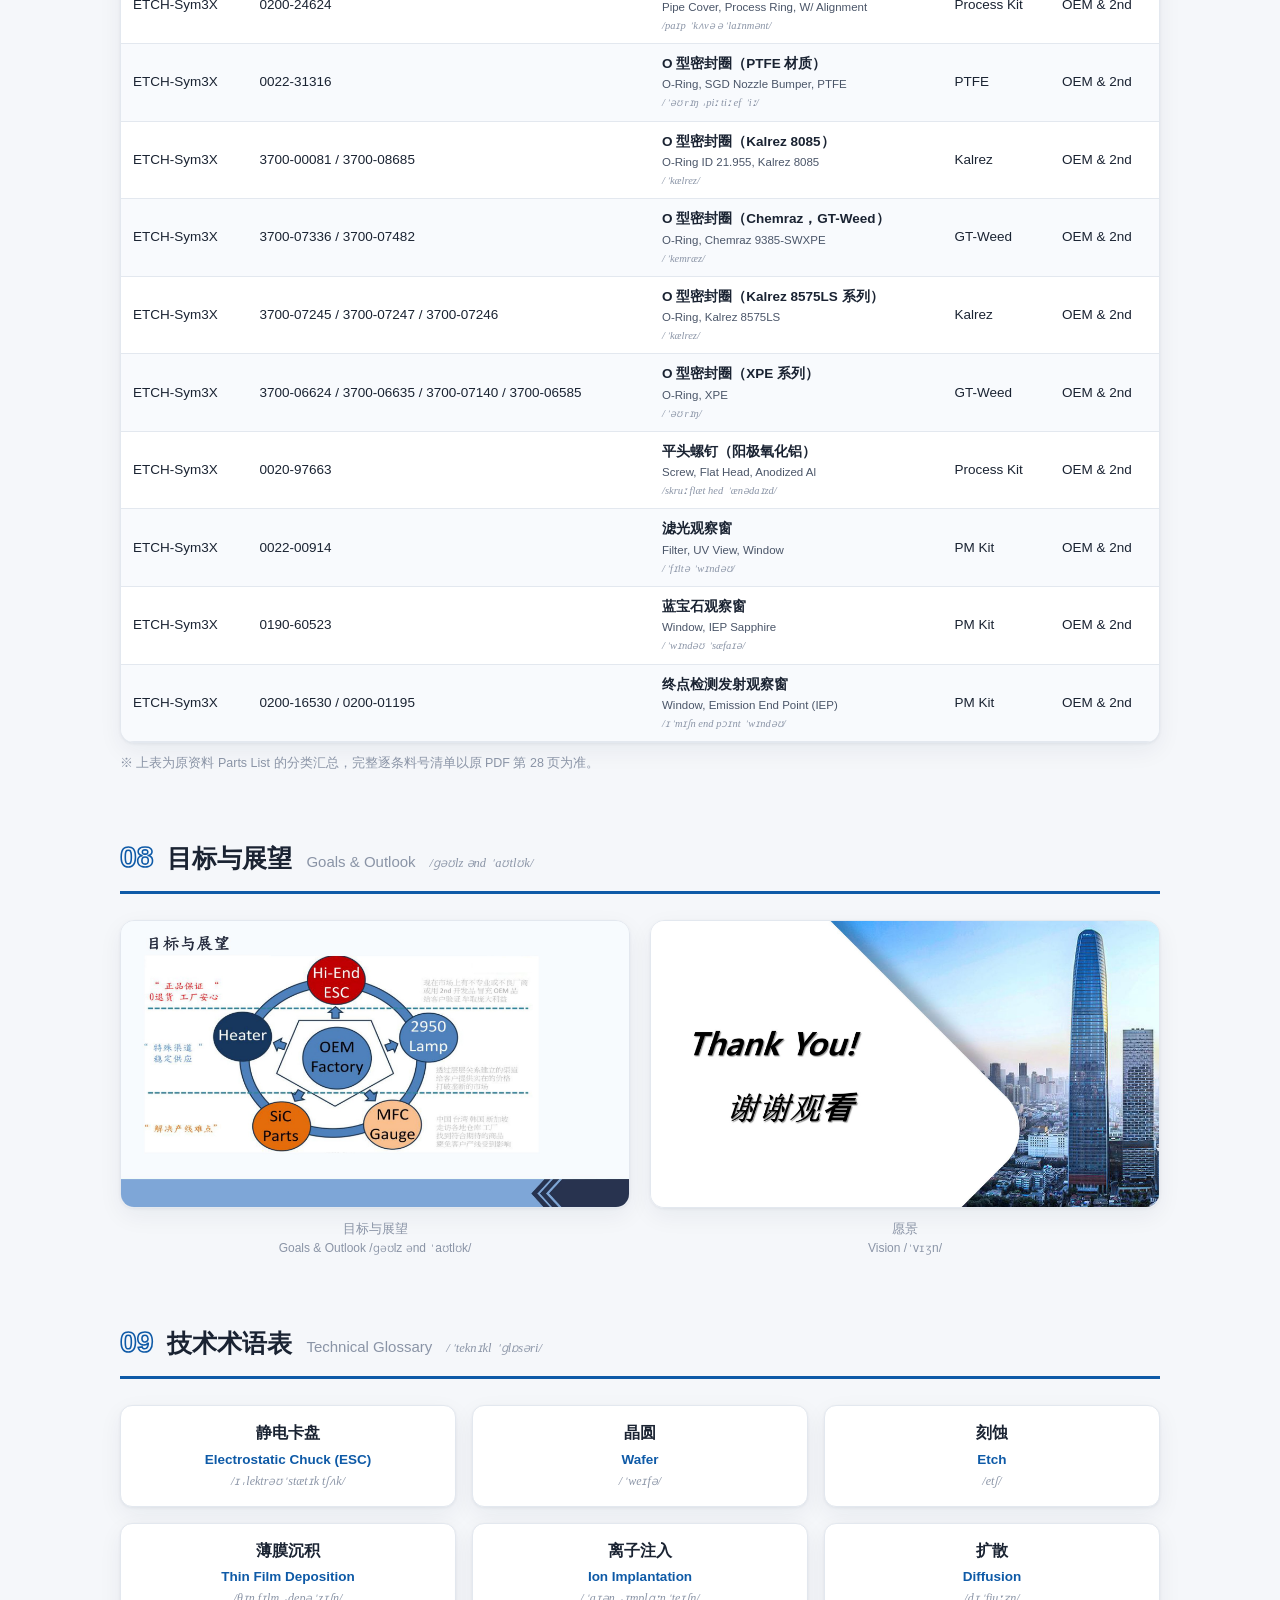
==== commit 46c22d99: "移除技术等级页外框，四个等级卡片自然放大（版式不变）" ====
--- a/index.html
+++ b/index.html
@@ -101,8 +101,11 @@
     box-shadow:var(--shadow);overflow:hidden;background:#dce4ea;
   }
   .embed-wrap iframe{position:absolute;inset:0;width:100%;height:100%;border:0;display:block}
-  /* 内嵌「技术等级」页：按固定设计视口等比缩放，保持四栏版式不变 */
-  .embed-levels{aspect-ratio:auto;height:650px;background:var(--bg)}
+  /* 内嵌「技术等级」页：无外框，按固定设计视口等比缩放，保持四栏版式不变 */
+  .embed-levels{
+    aspect-ratio:auto;height:650px;
+    border:0;border-radius:0;box-shadow:none;background:transparent;overflow:hidden;
+  }
   .embed-levels iframe{
     inset:0 auto auto 0;width:1440px;height:900px;
     transform-origin:0 0;
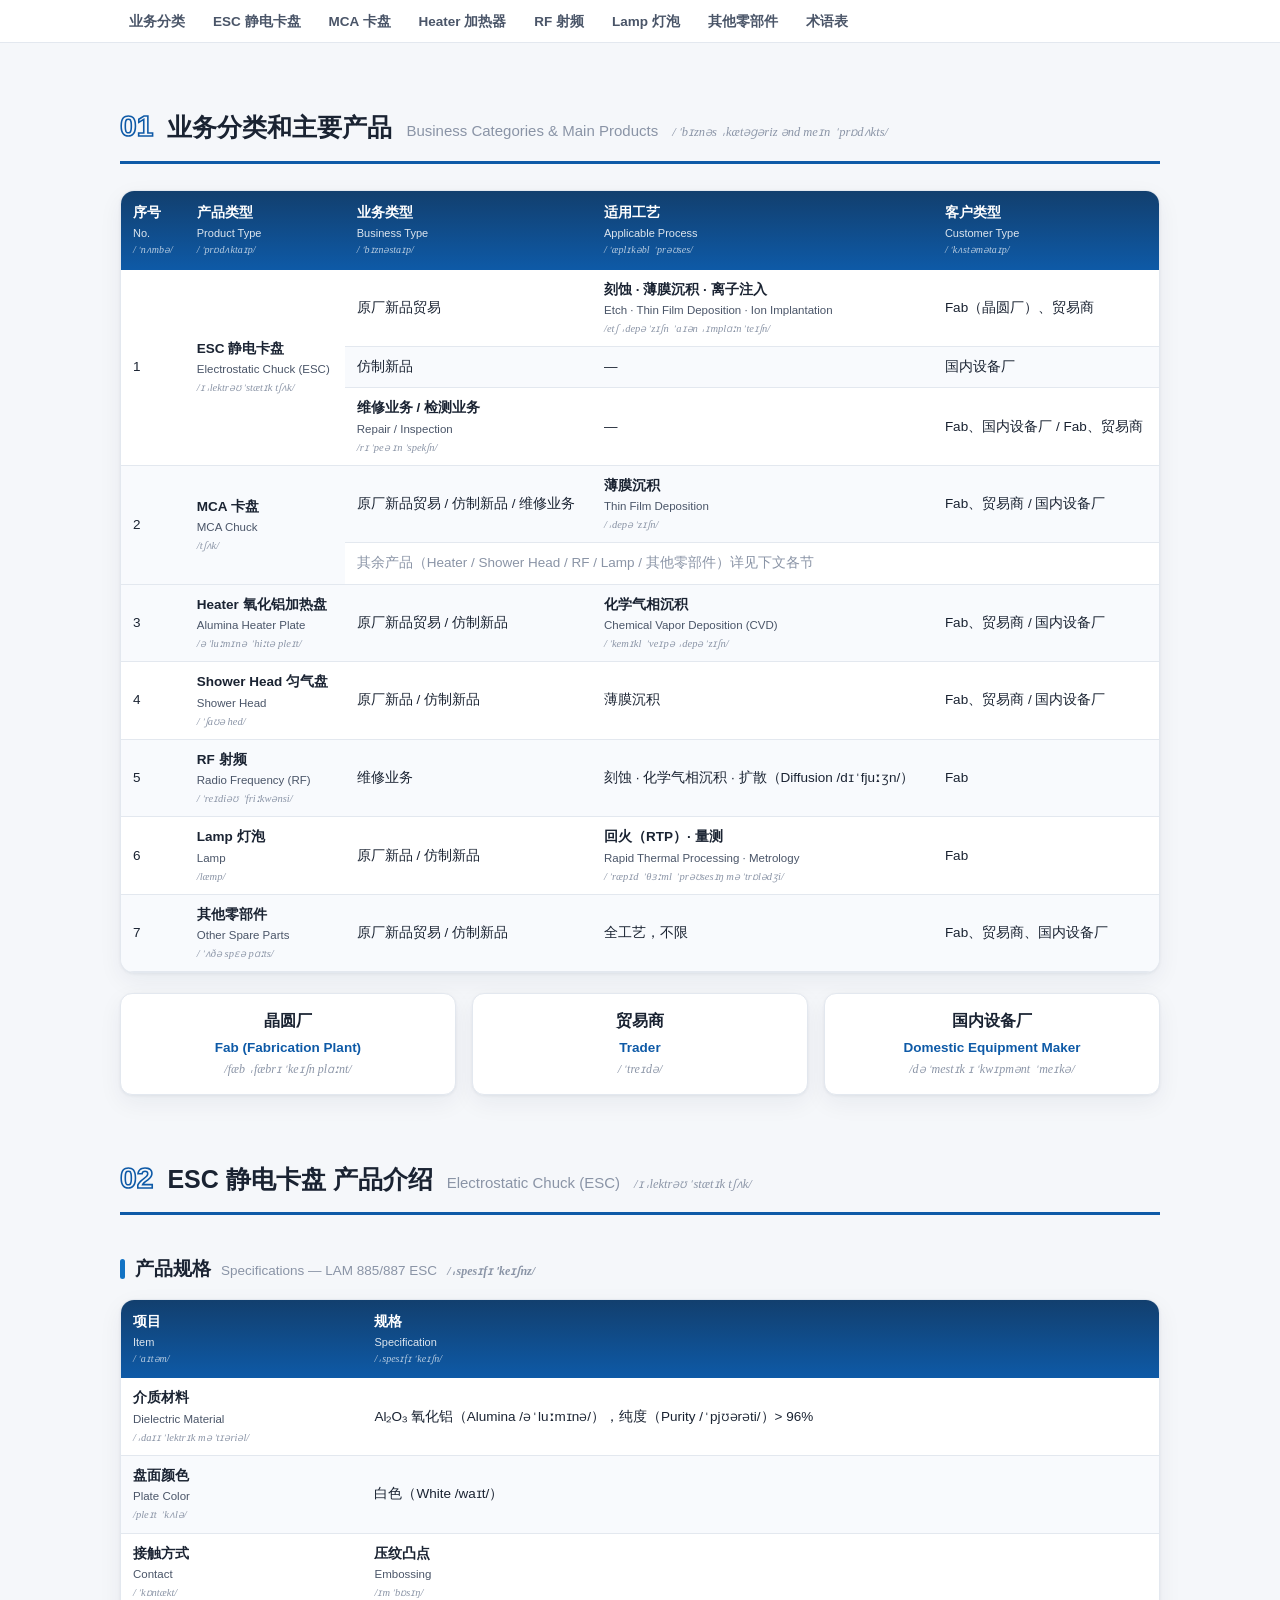
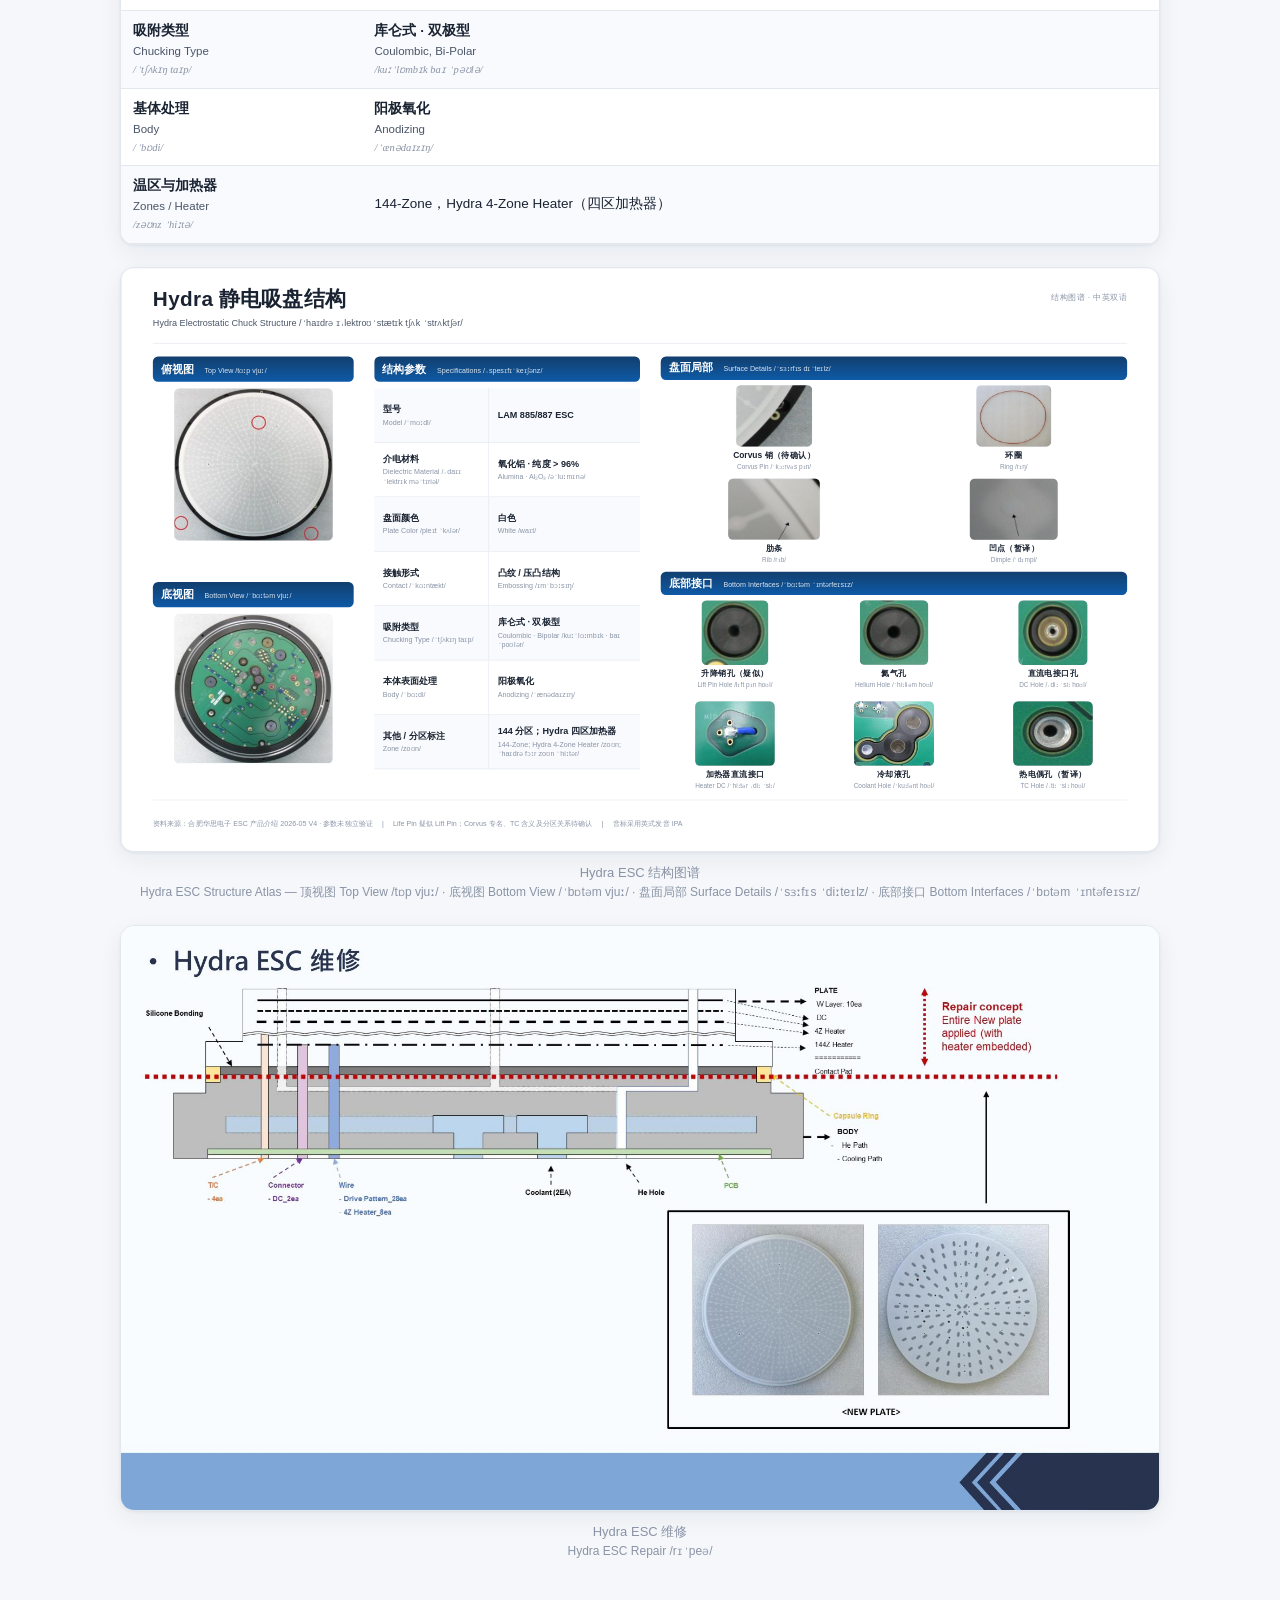
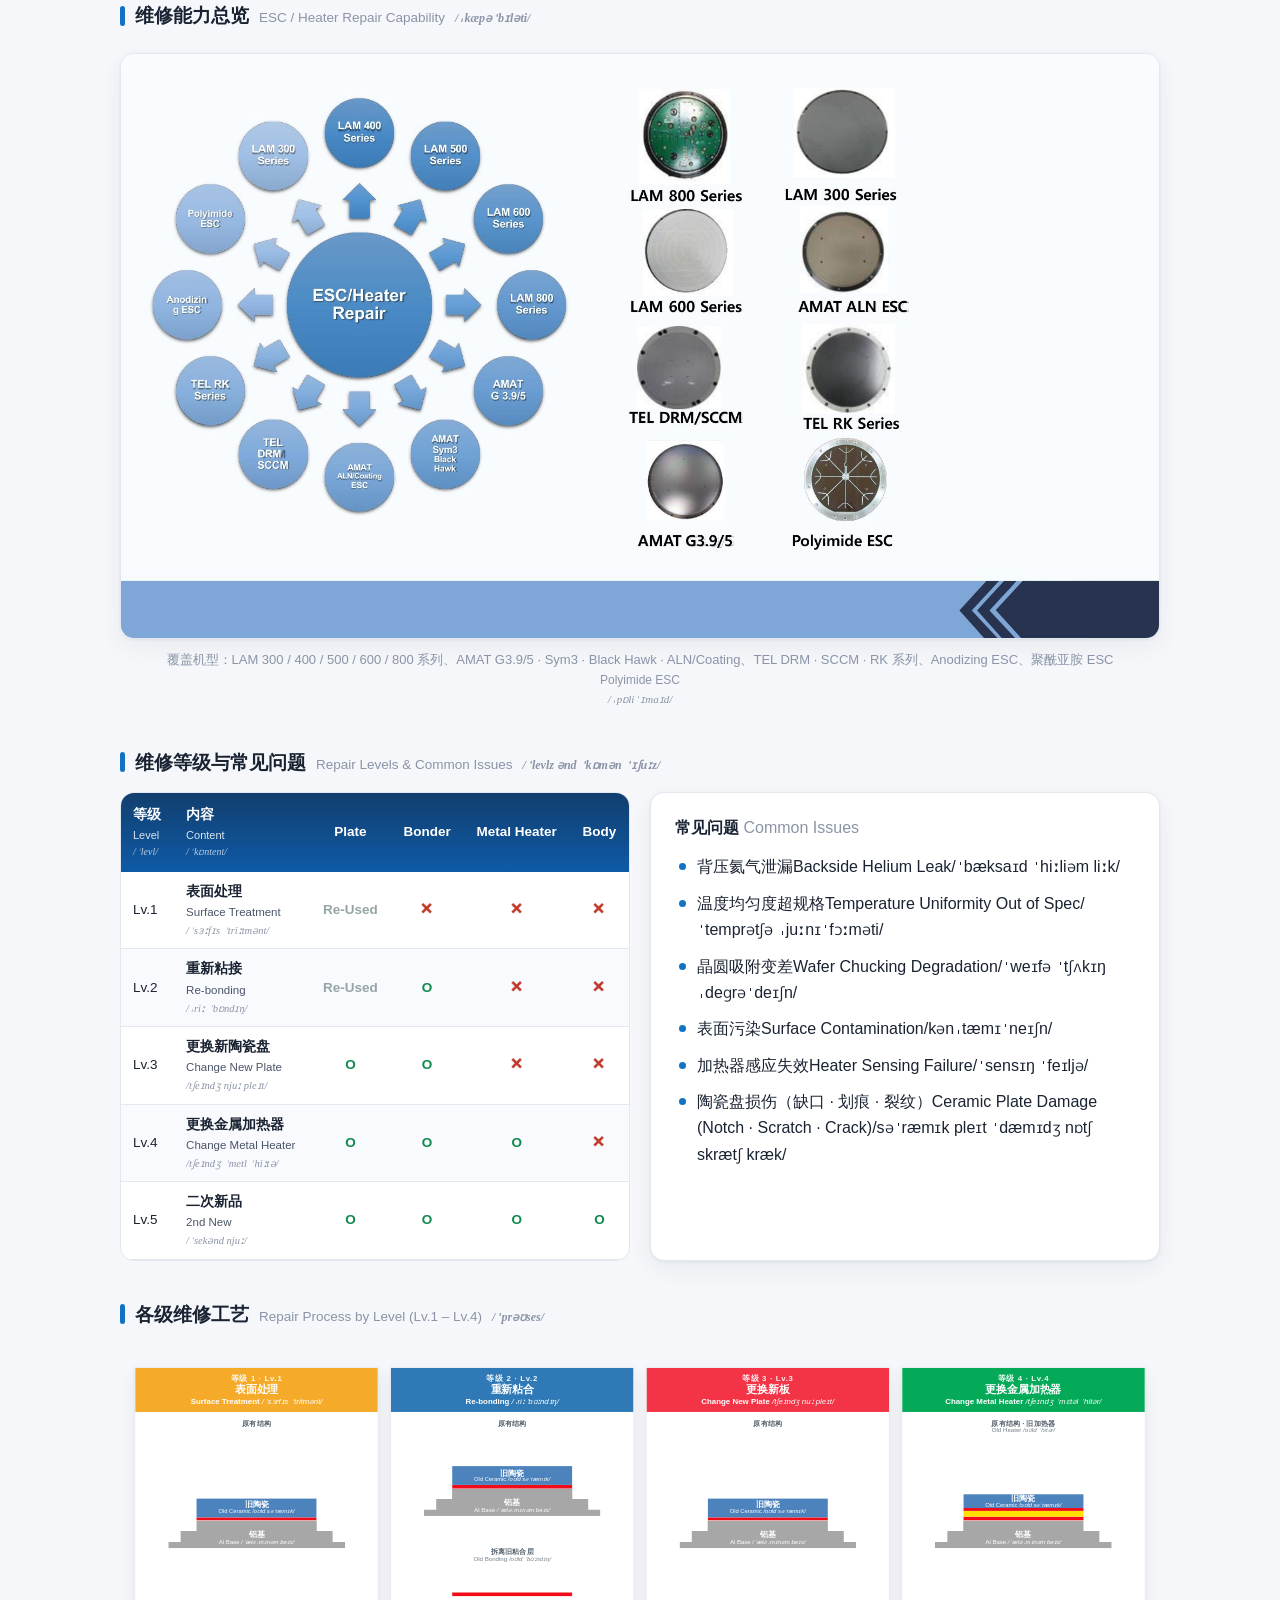
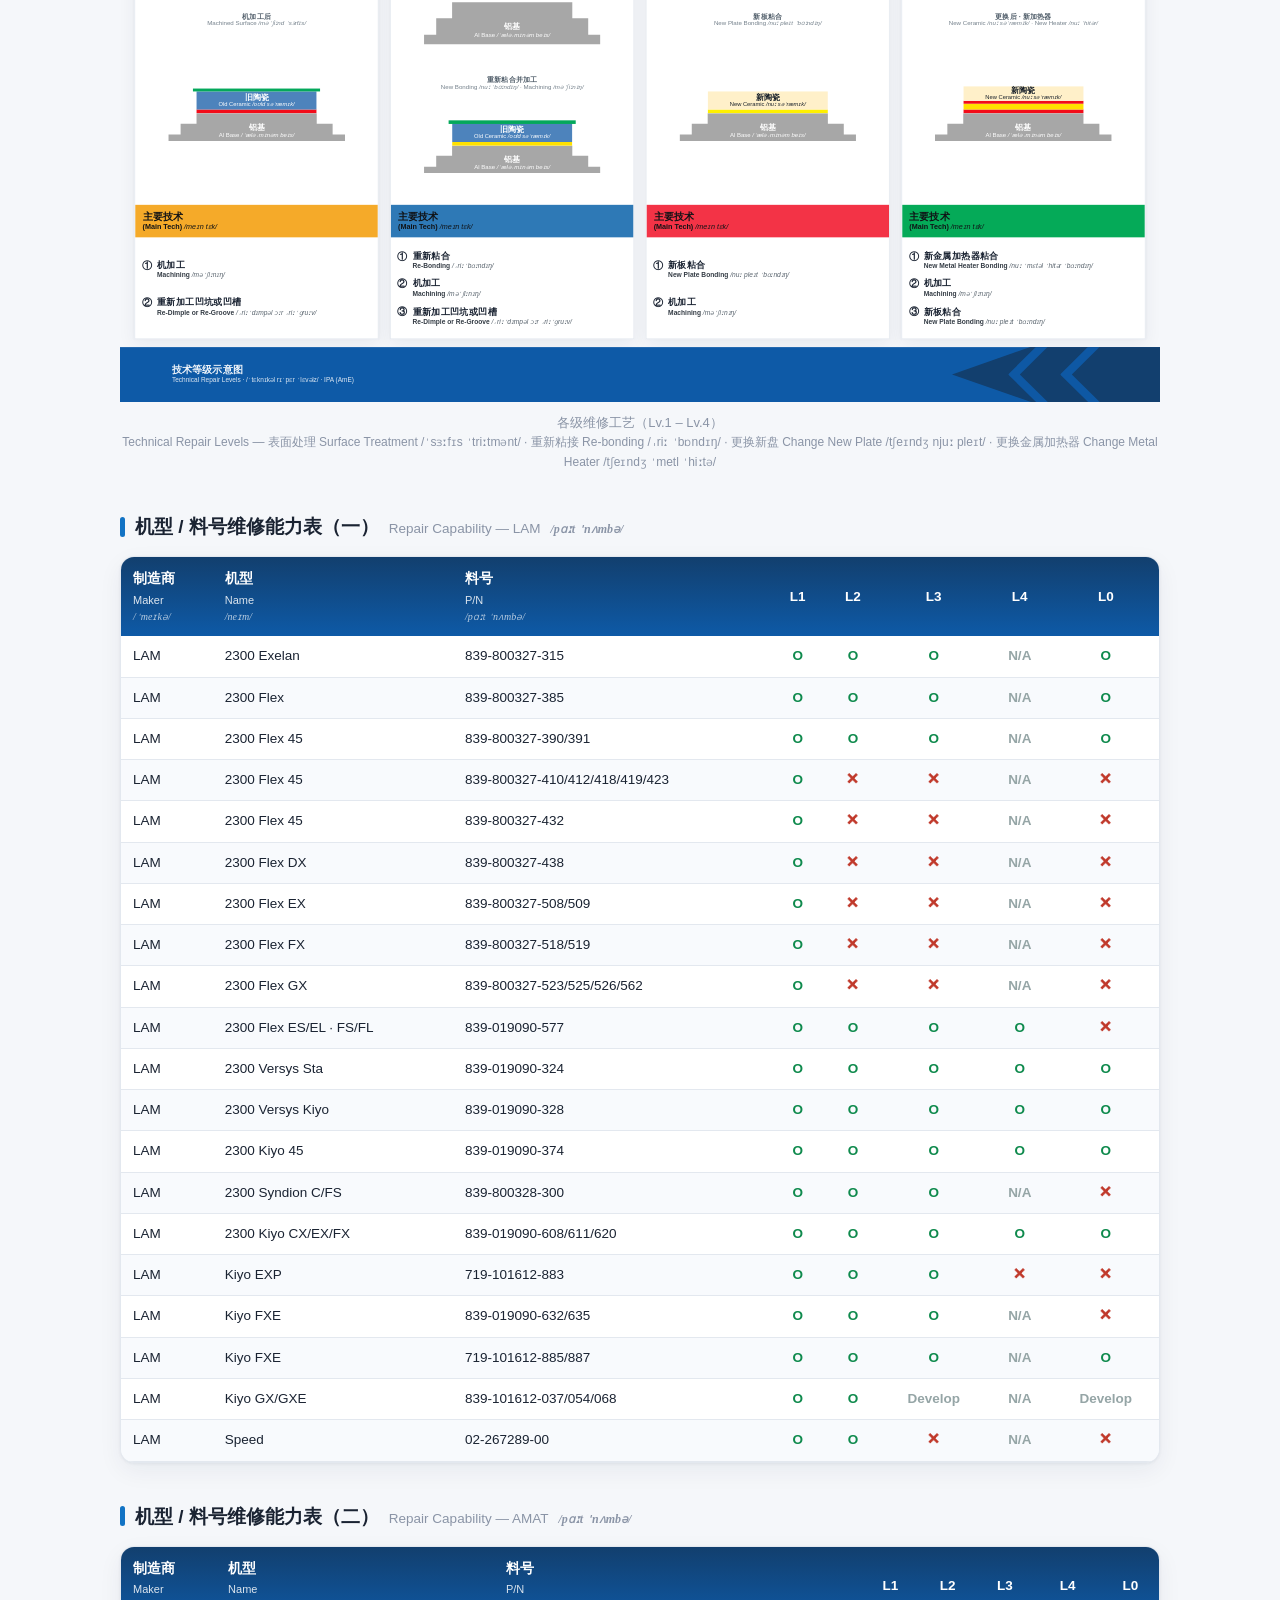
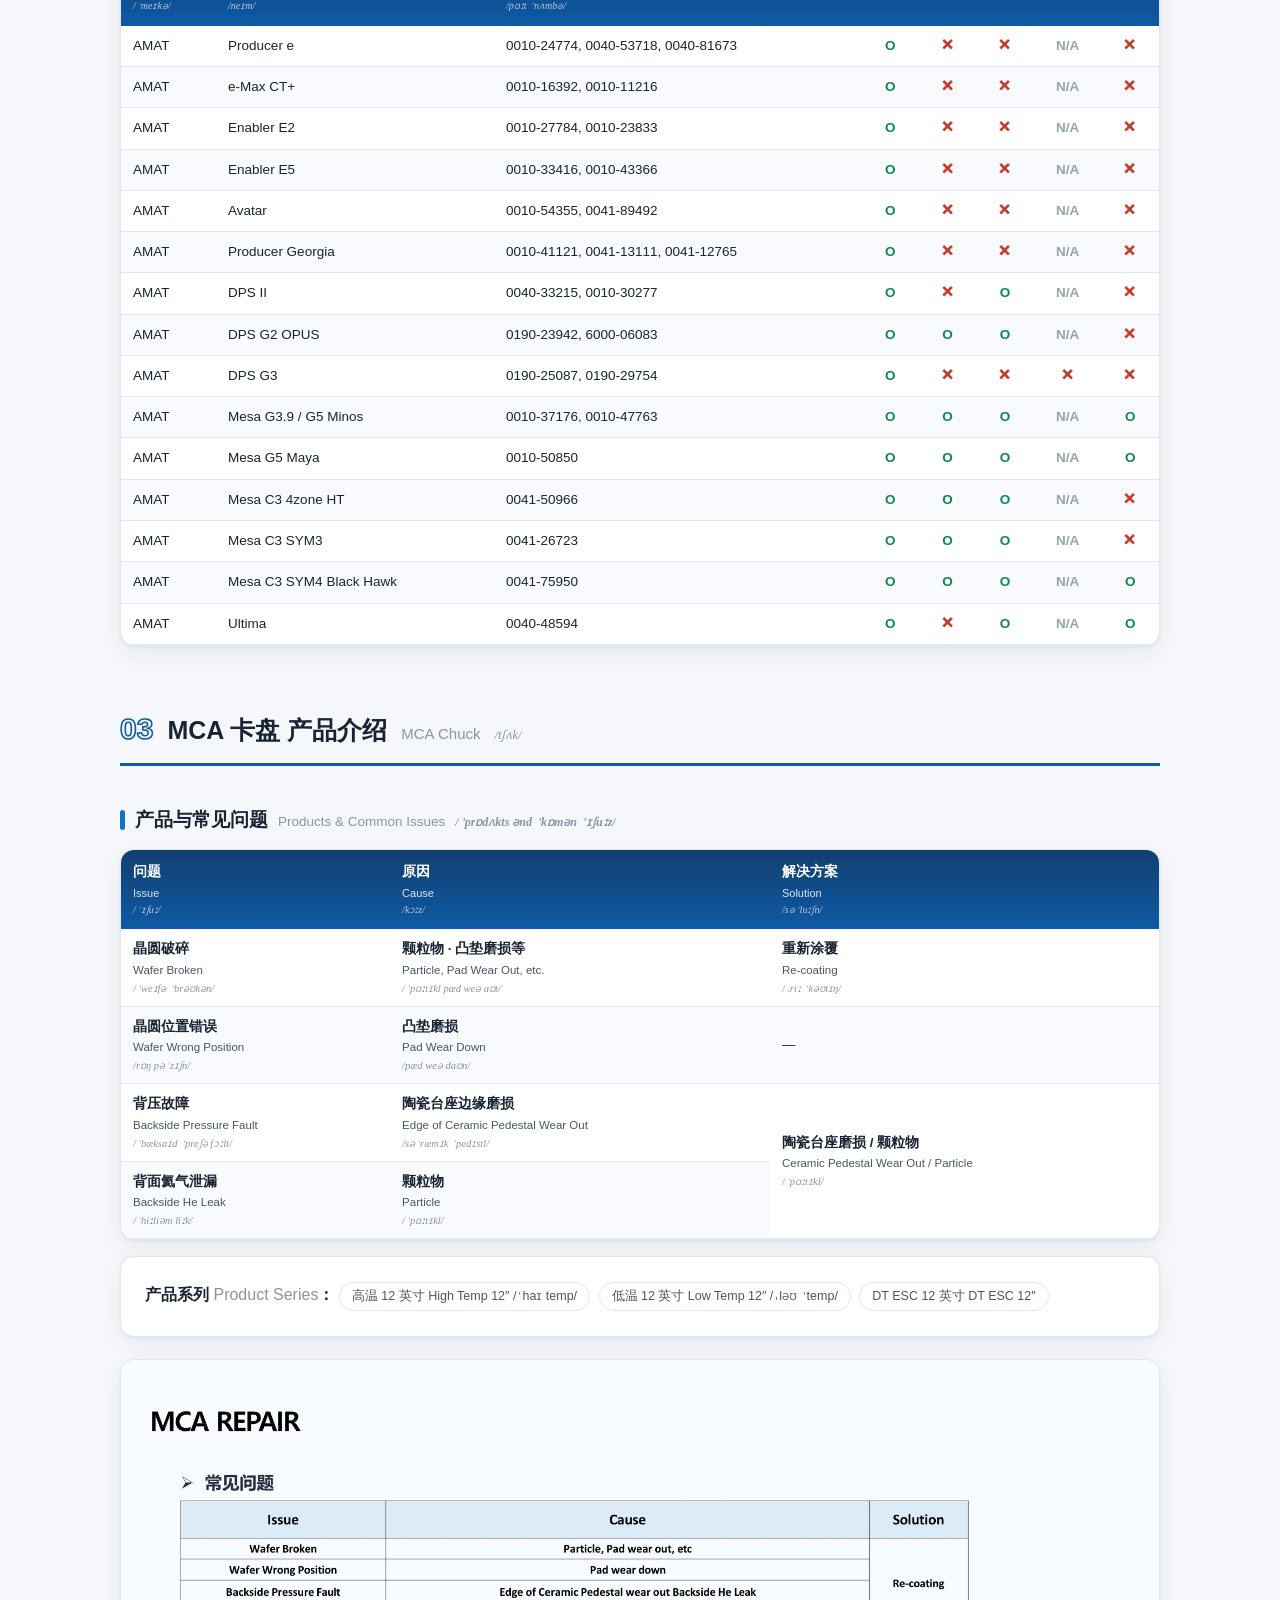
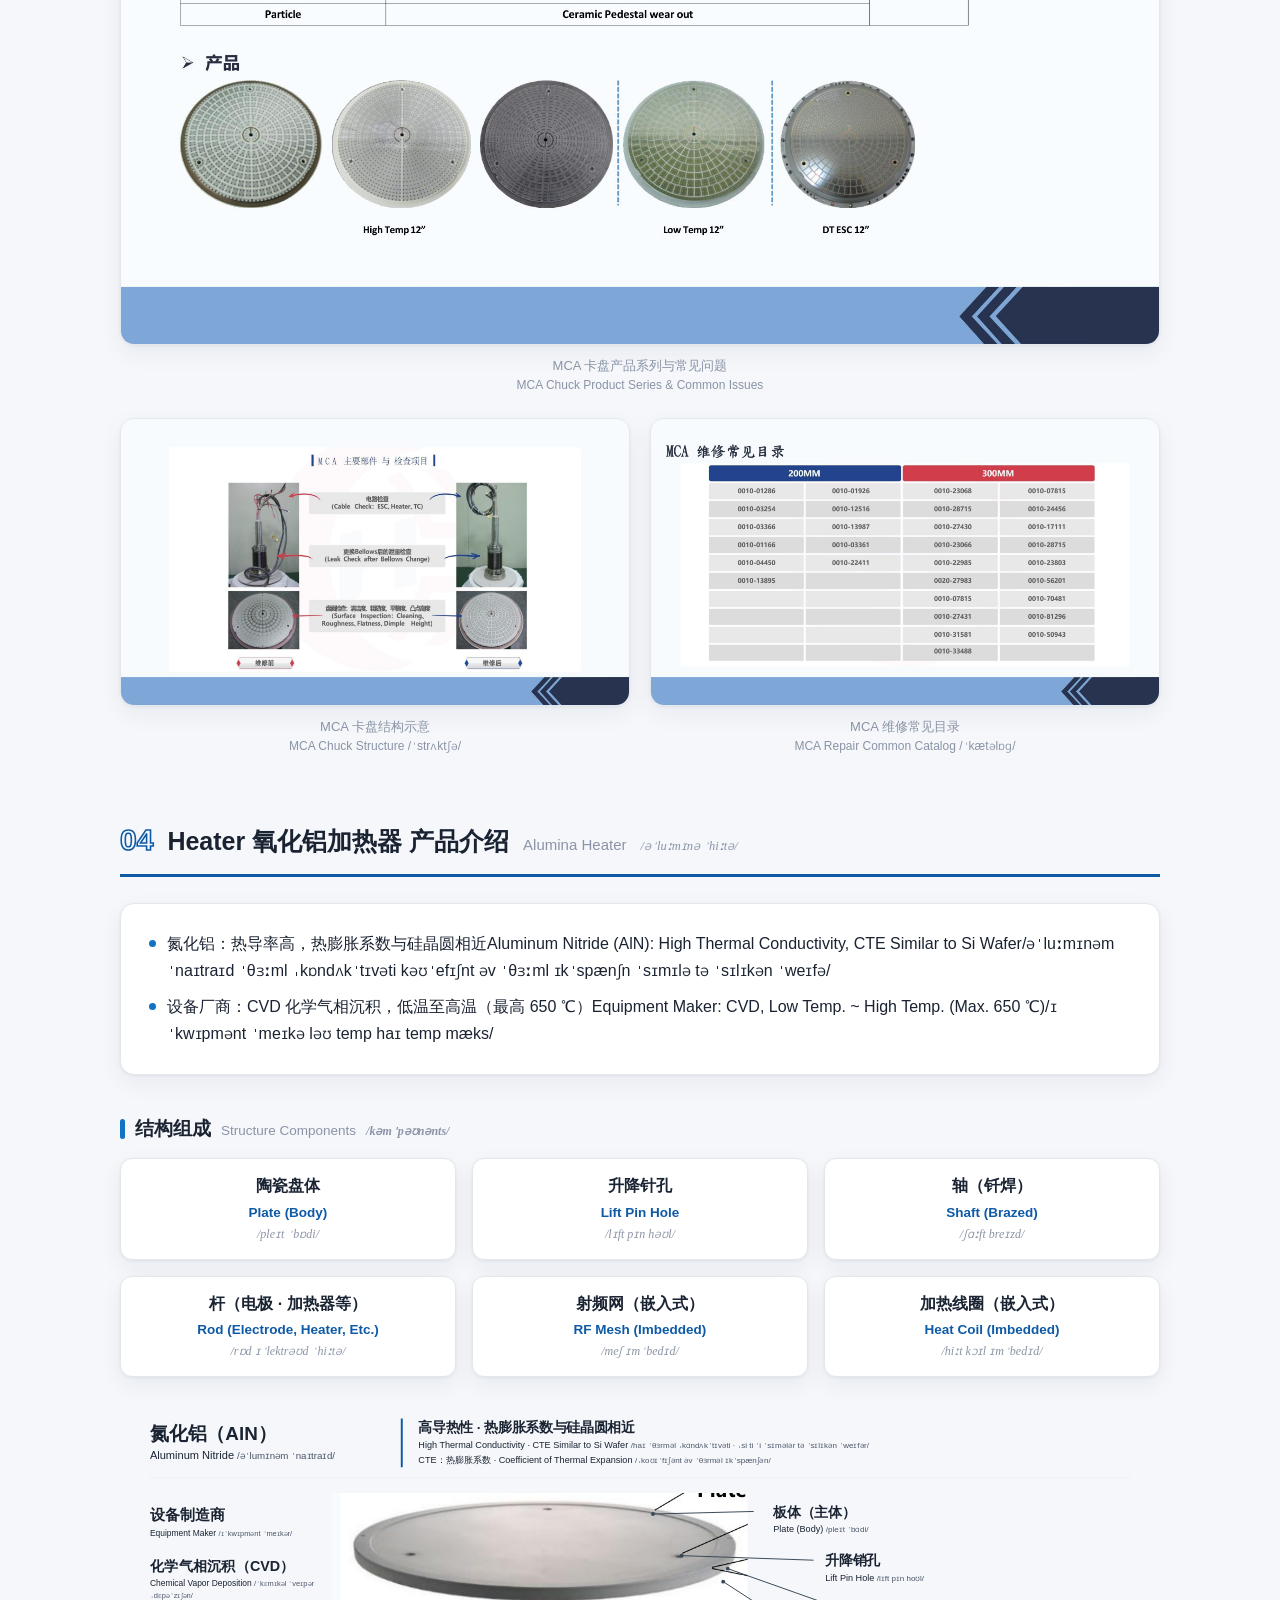
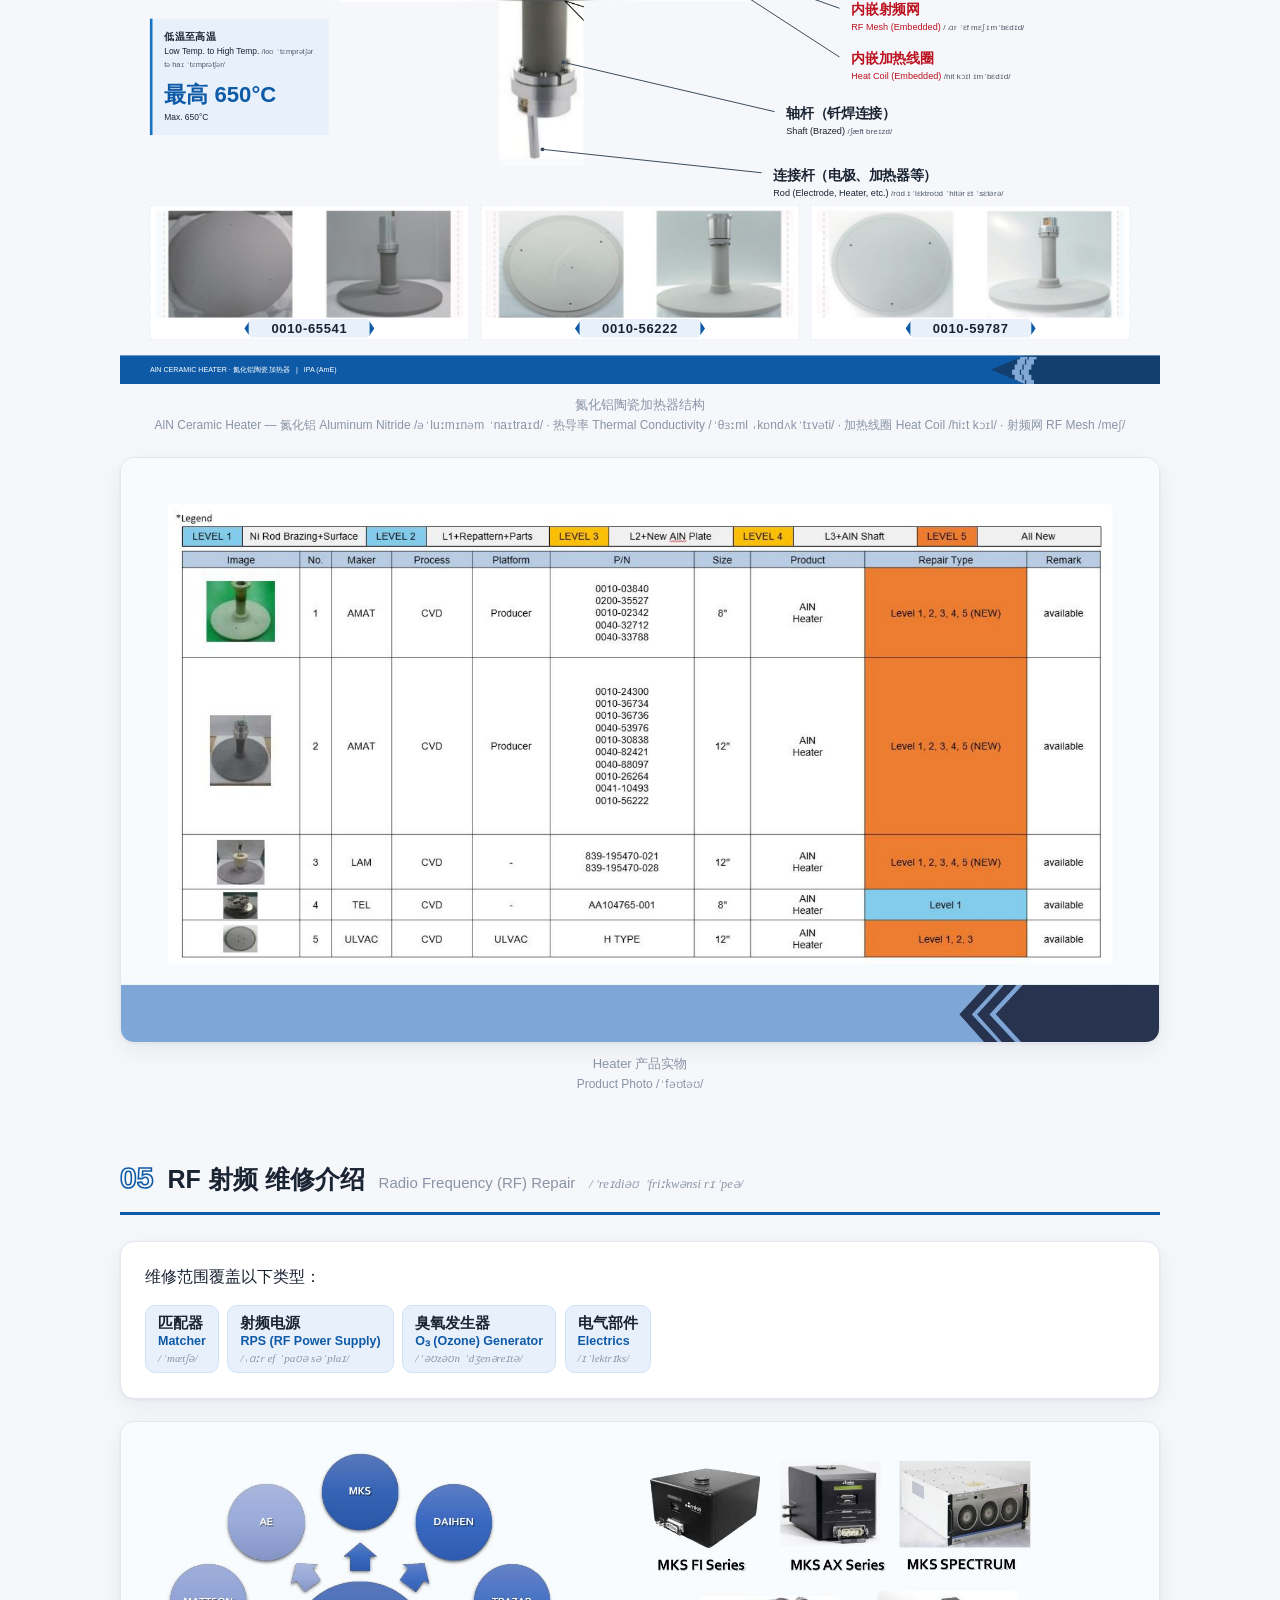
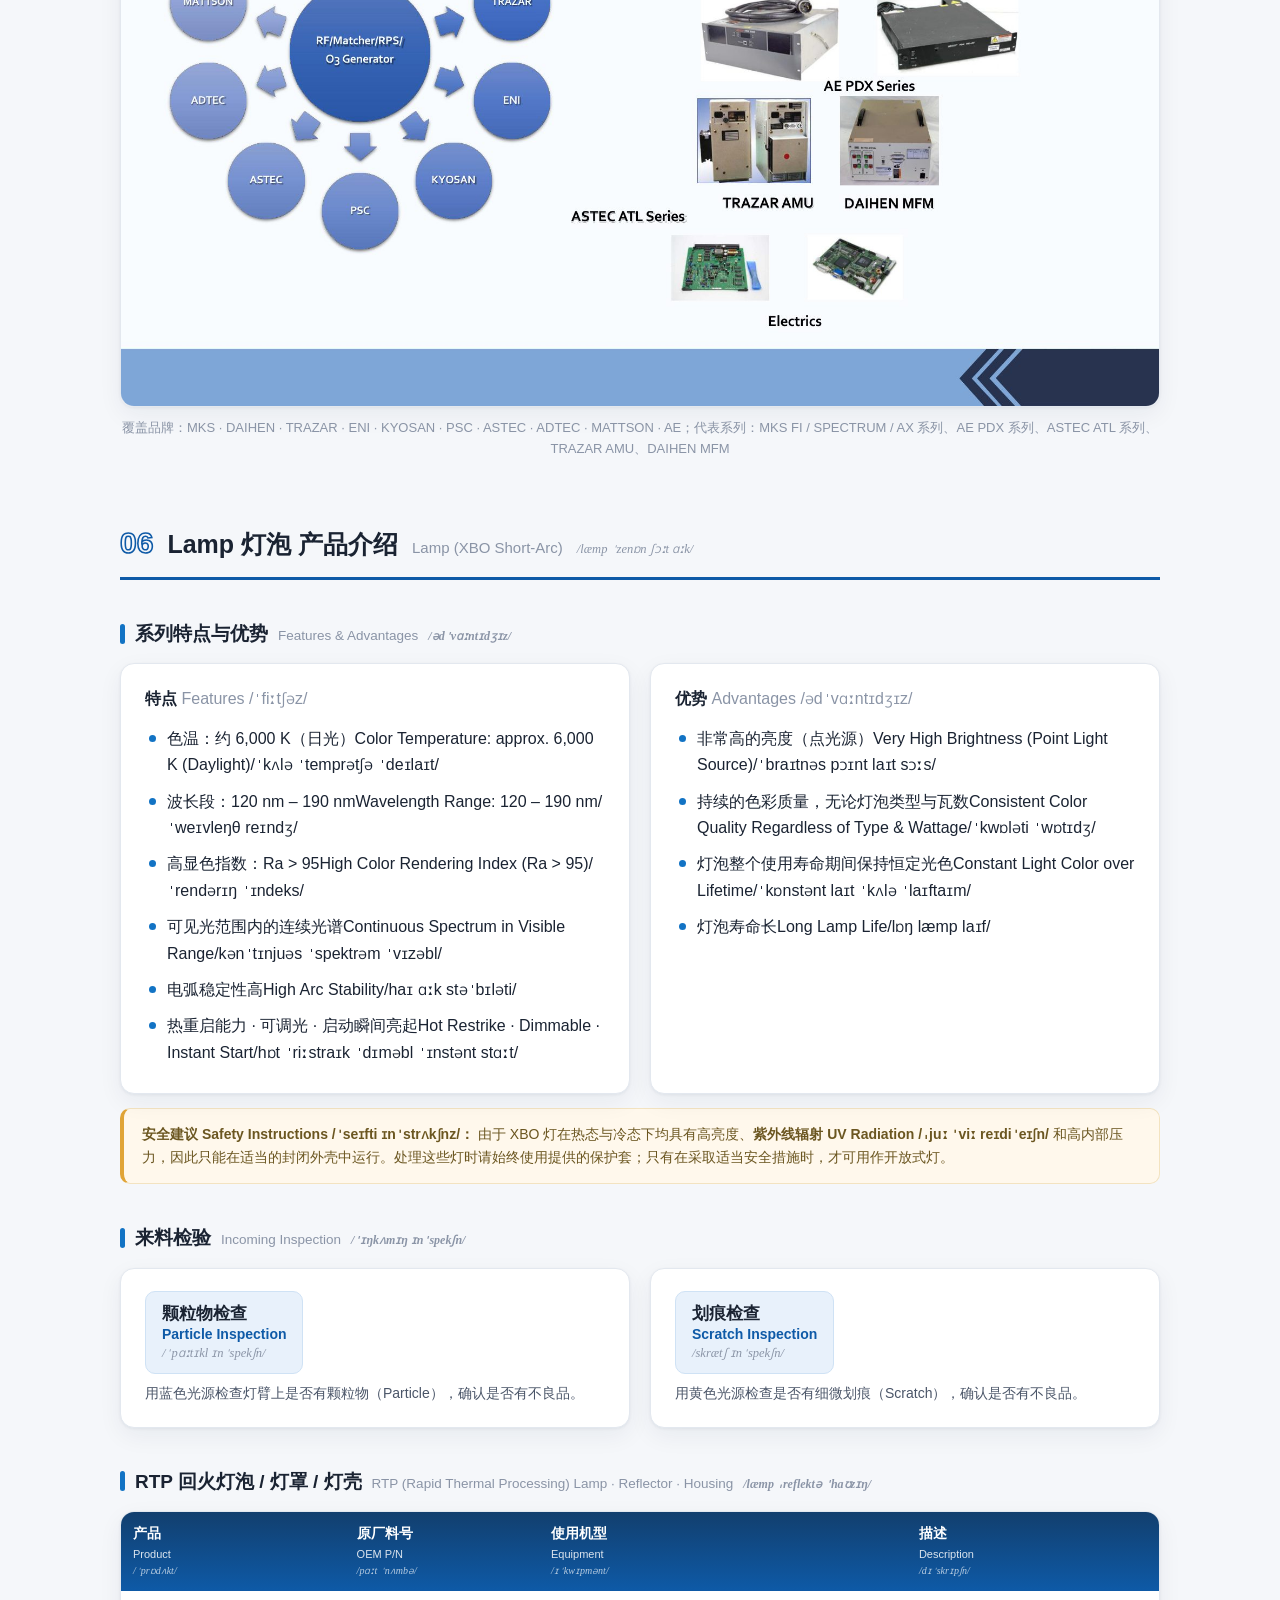
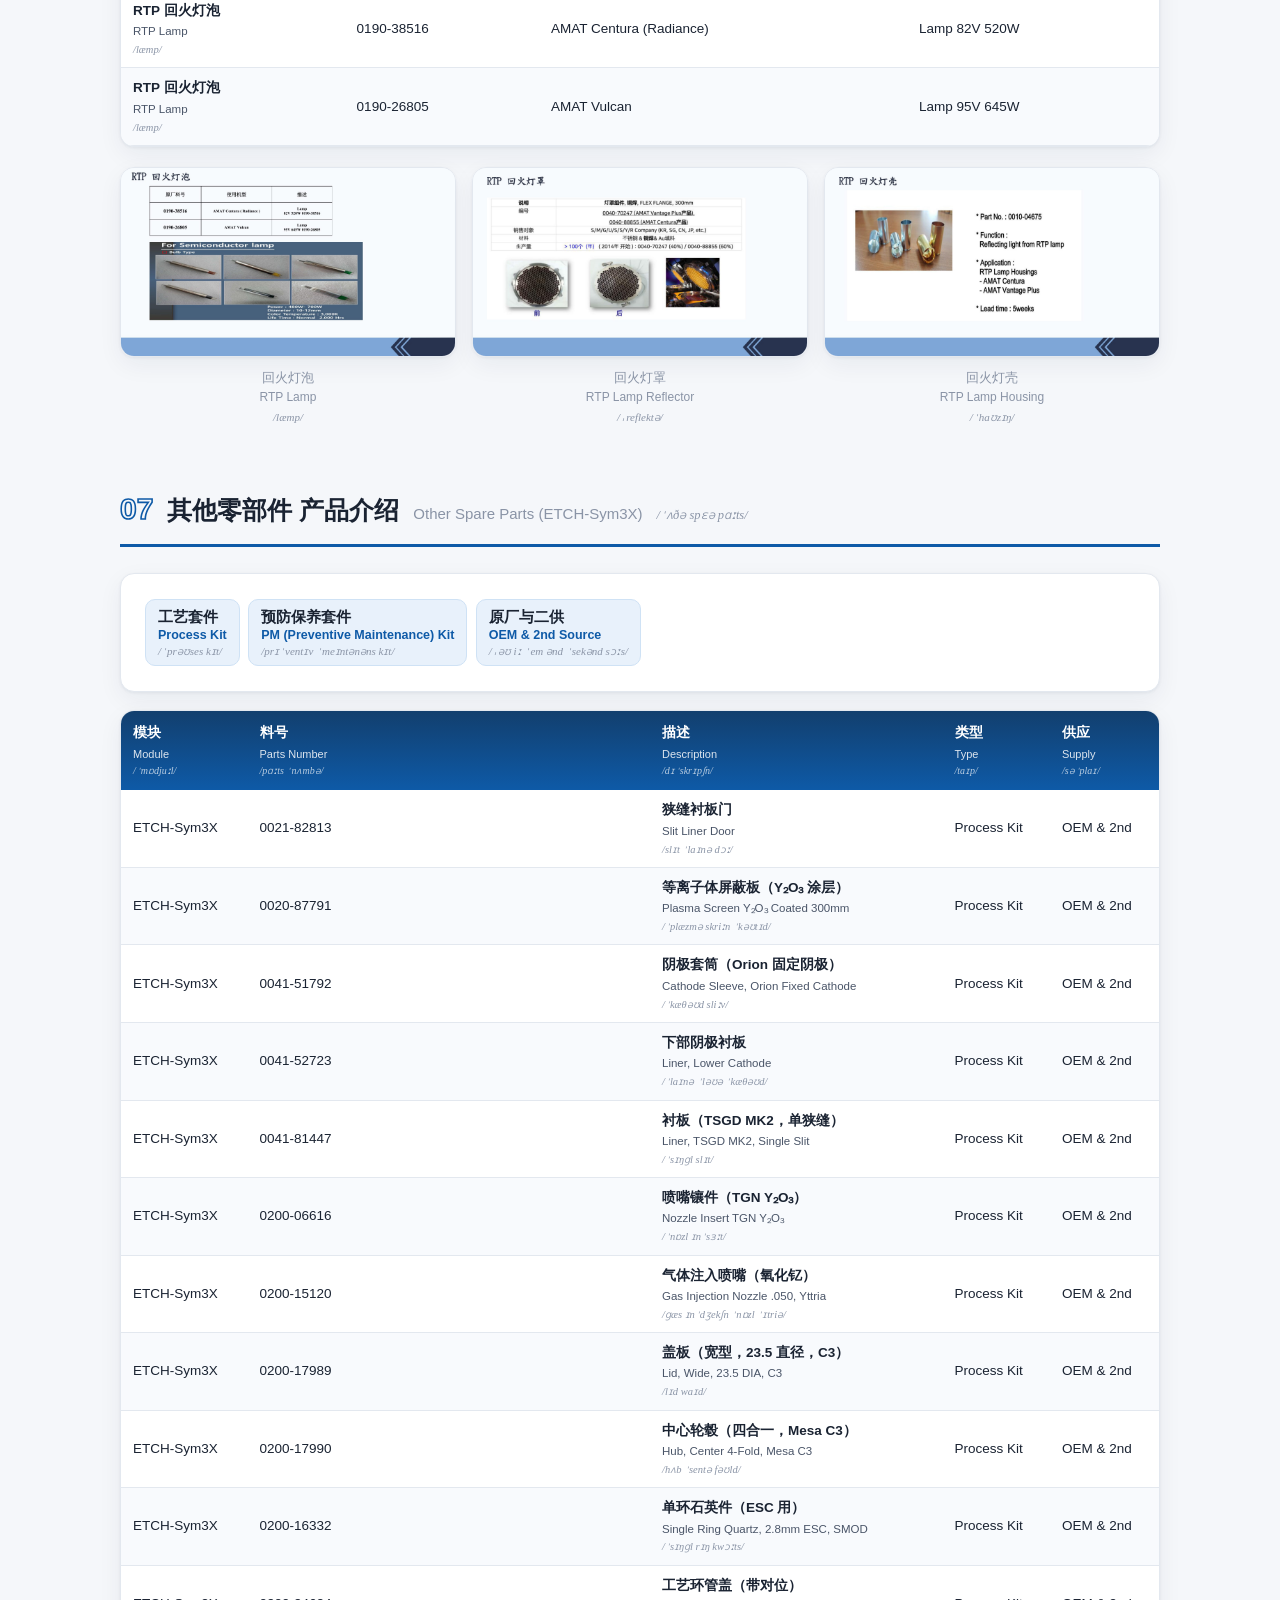
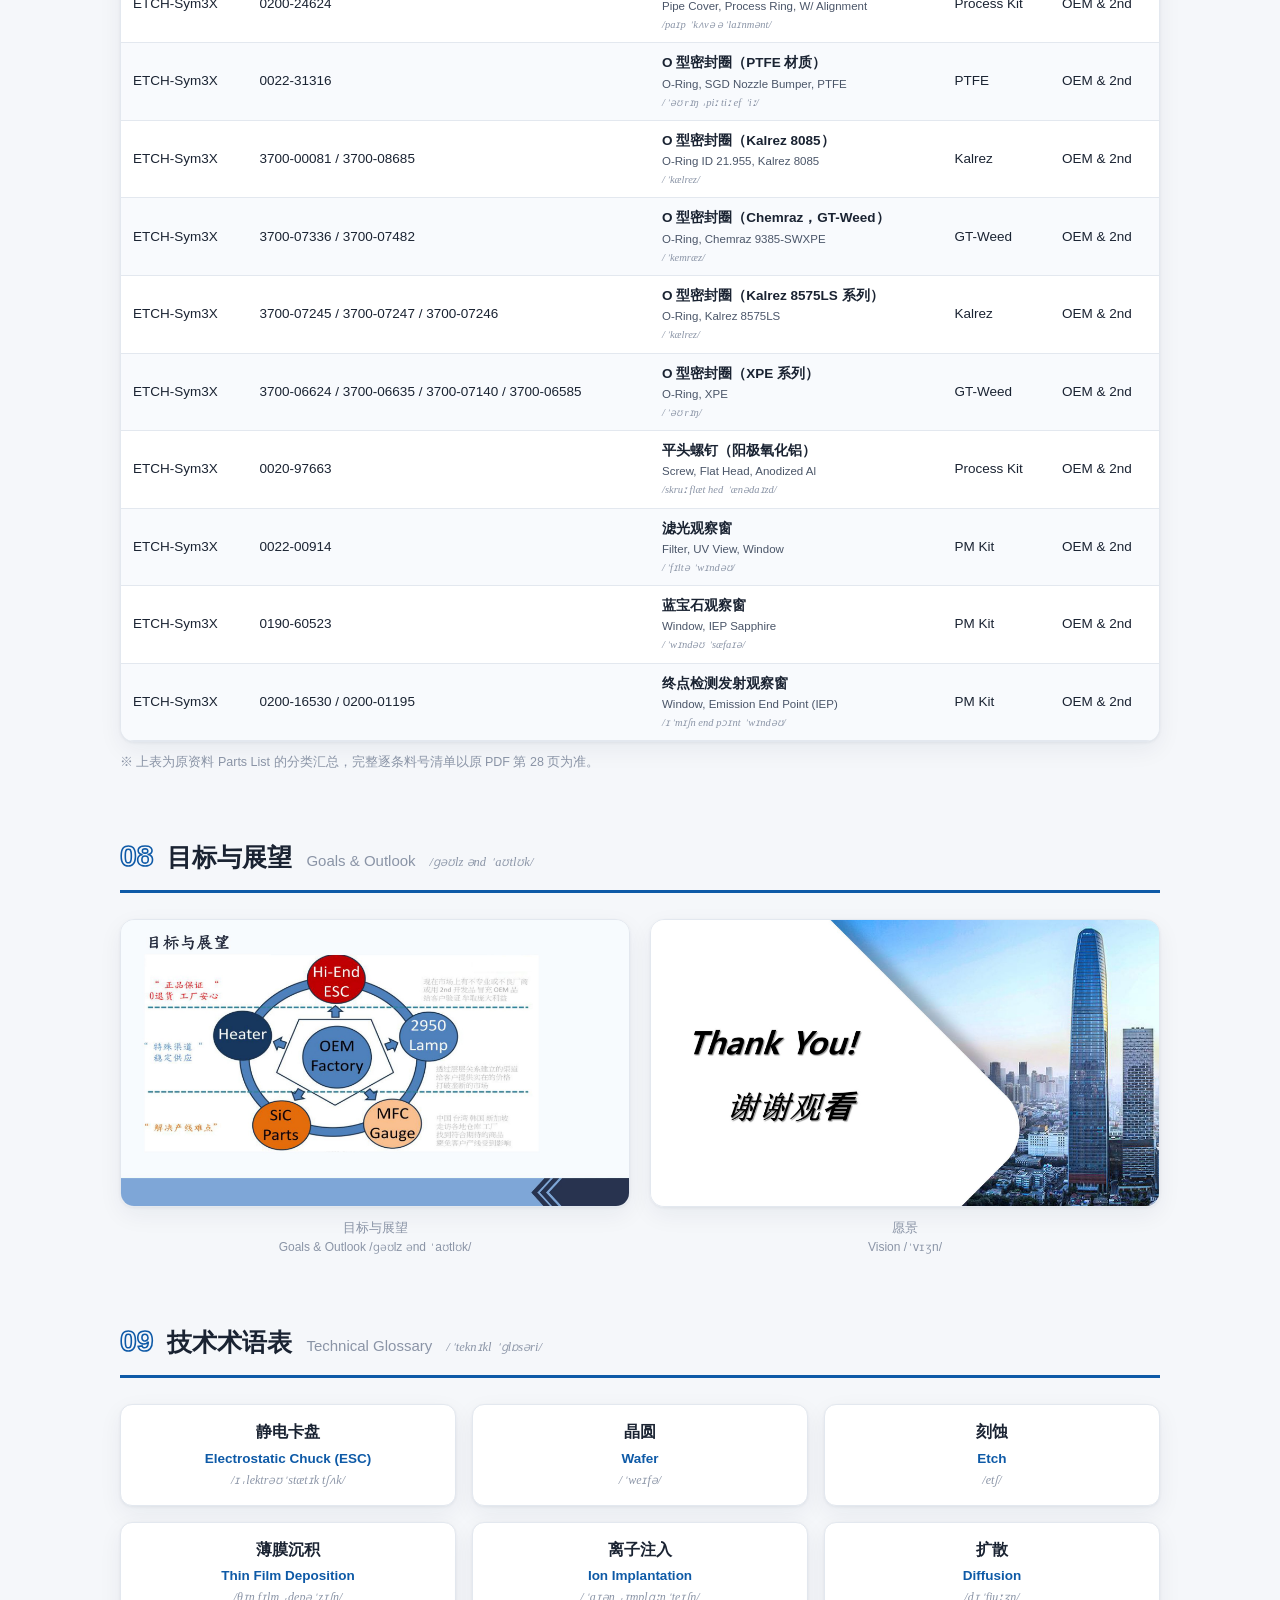
==== commit a78c4a38: "Heater 章节：用双语 AlN 陶瓷加热器页替换结构分解截图" ====
--- a/index.html
+++ b/index.html
@@ -109,6 +109,10 @@
   .embed-levels iframe{
     inset:0 auto auto 0;width:1440px;height:900px;
     transform-origin:0 0;
+  }
+  /* 内嵌「AlN 陶瓷加热器」页：无外框，页面内置 1600×900 等比自适应 */
+  .embed-heater{
+    border:0;border-radius:0;box-shadow:none;background:transparent;overflow:hidden;
   }
   figcaption{margin-top:10px;font-size:13px;color:var(--muted);text-align:center}
   figcaption .en{display:block;font-size:12px}
@@ -466,8 +470,10 @@
   </div>
 
   <figure>
-    <img src="assets/page-16.jpg" alt="Heater 结构分解图">
-    <figcaption>Heater 结构分解图<span class="en">Heater Structure Diagram /ˈdaɪəɡræm/</span></figcaption>
+    <div class="embed-wrap embed-heater">
+      <iframe src="aln-heater/index.html" title="氮化铝陶瓷加热器结构（中英双语）" loading="lazy"></iframe>
+    </div>
+    <figcaption>氮化铝陶瓷加热器结构<span class="en">AlN Ceramic Heater — 氮化铝 Aluminum Nitride /əˈluːmɪnəm ˈnaɪtraɪd/ · 热导率 Thermal Conductivity /ˈθɜːml ˌkɒndʌkˈtɪvəti/ · 加热线圈 Heat Coil /hiːt kɔɪl/ · 射频网 RF Mesh /meʃ/</span></figcaption>
   </figure>
   <figure>
     <img src="assets/page-17.jpg" alt="Heater 产品实物图">
